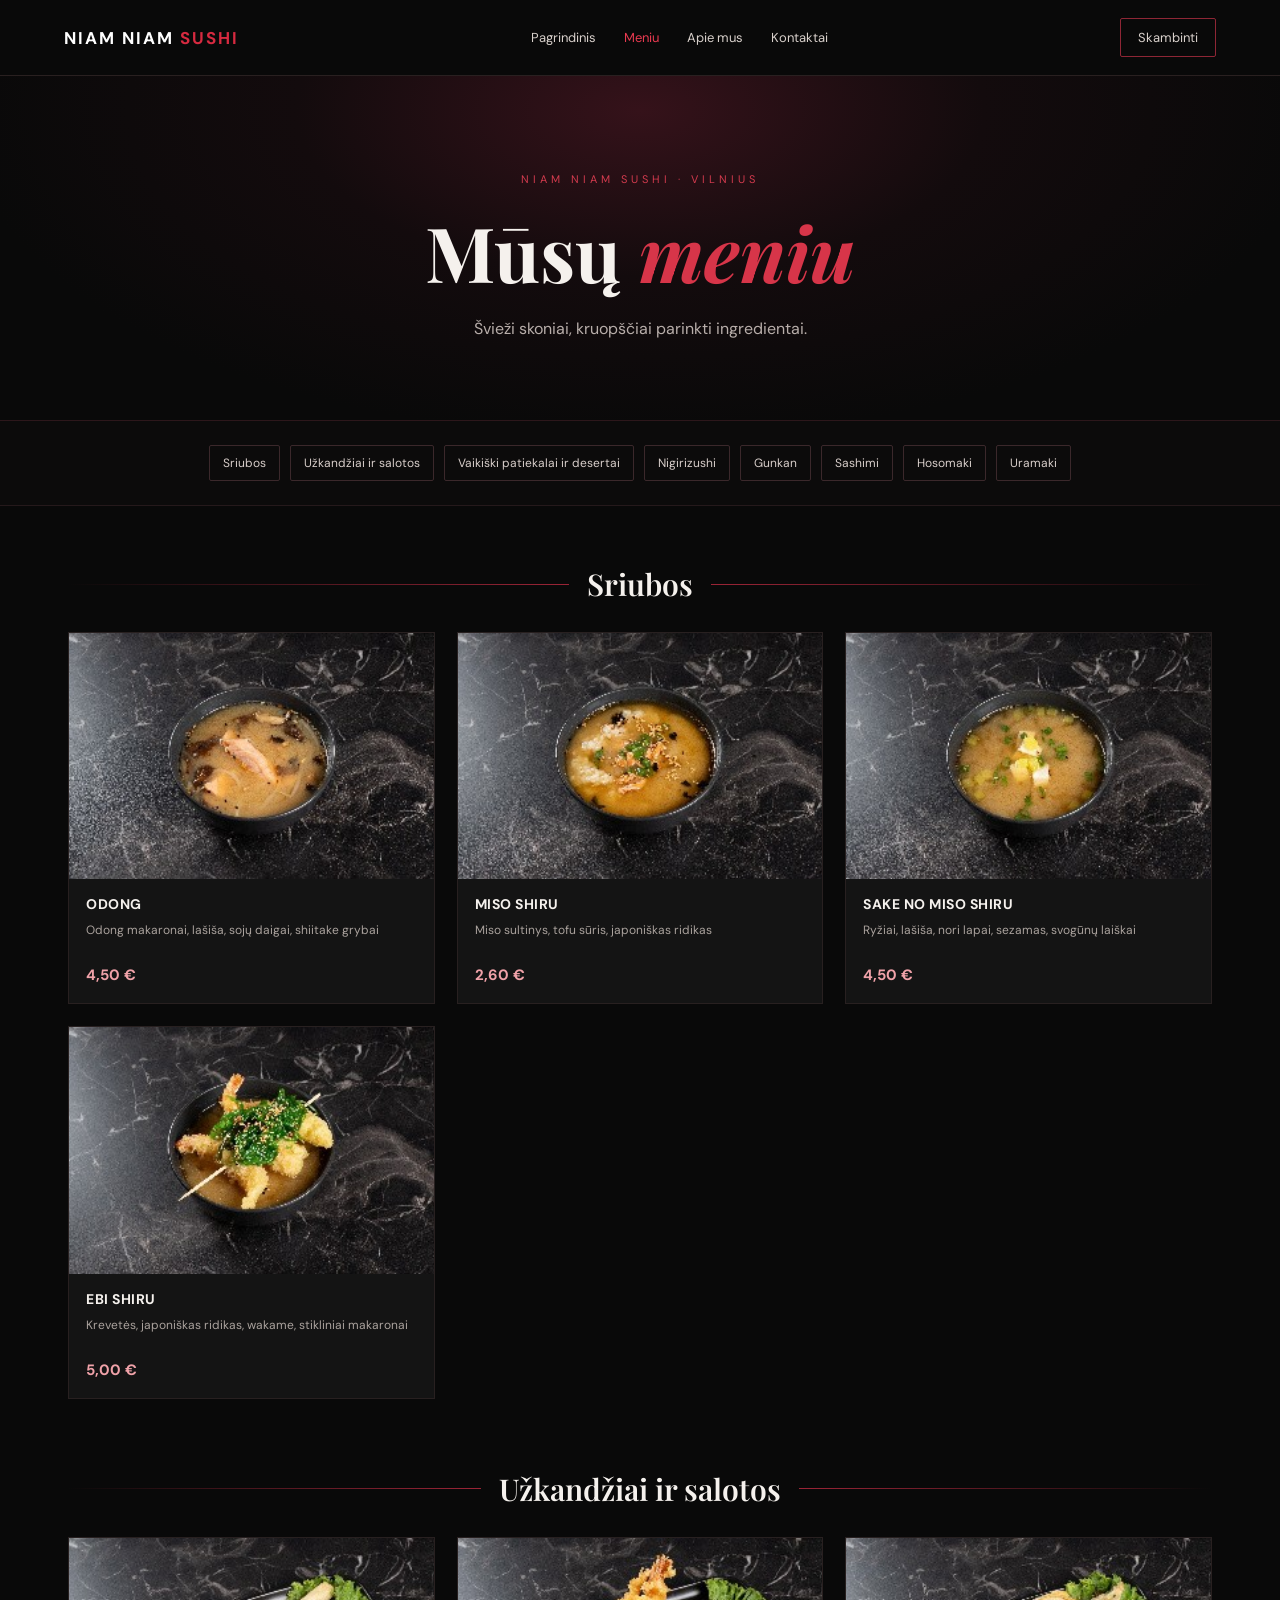
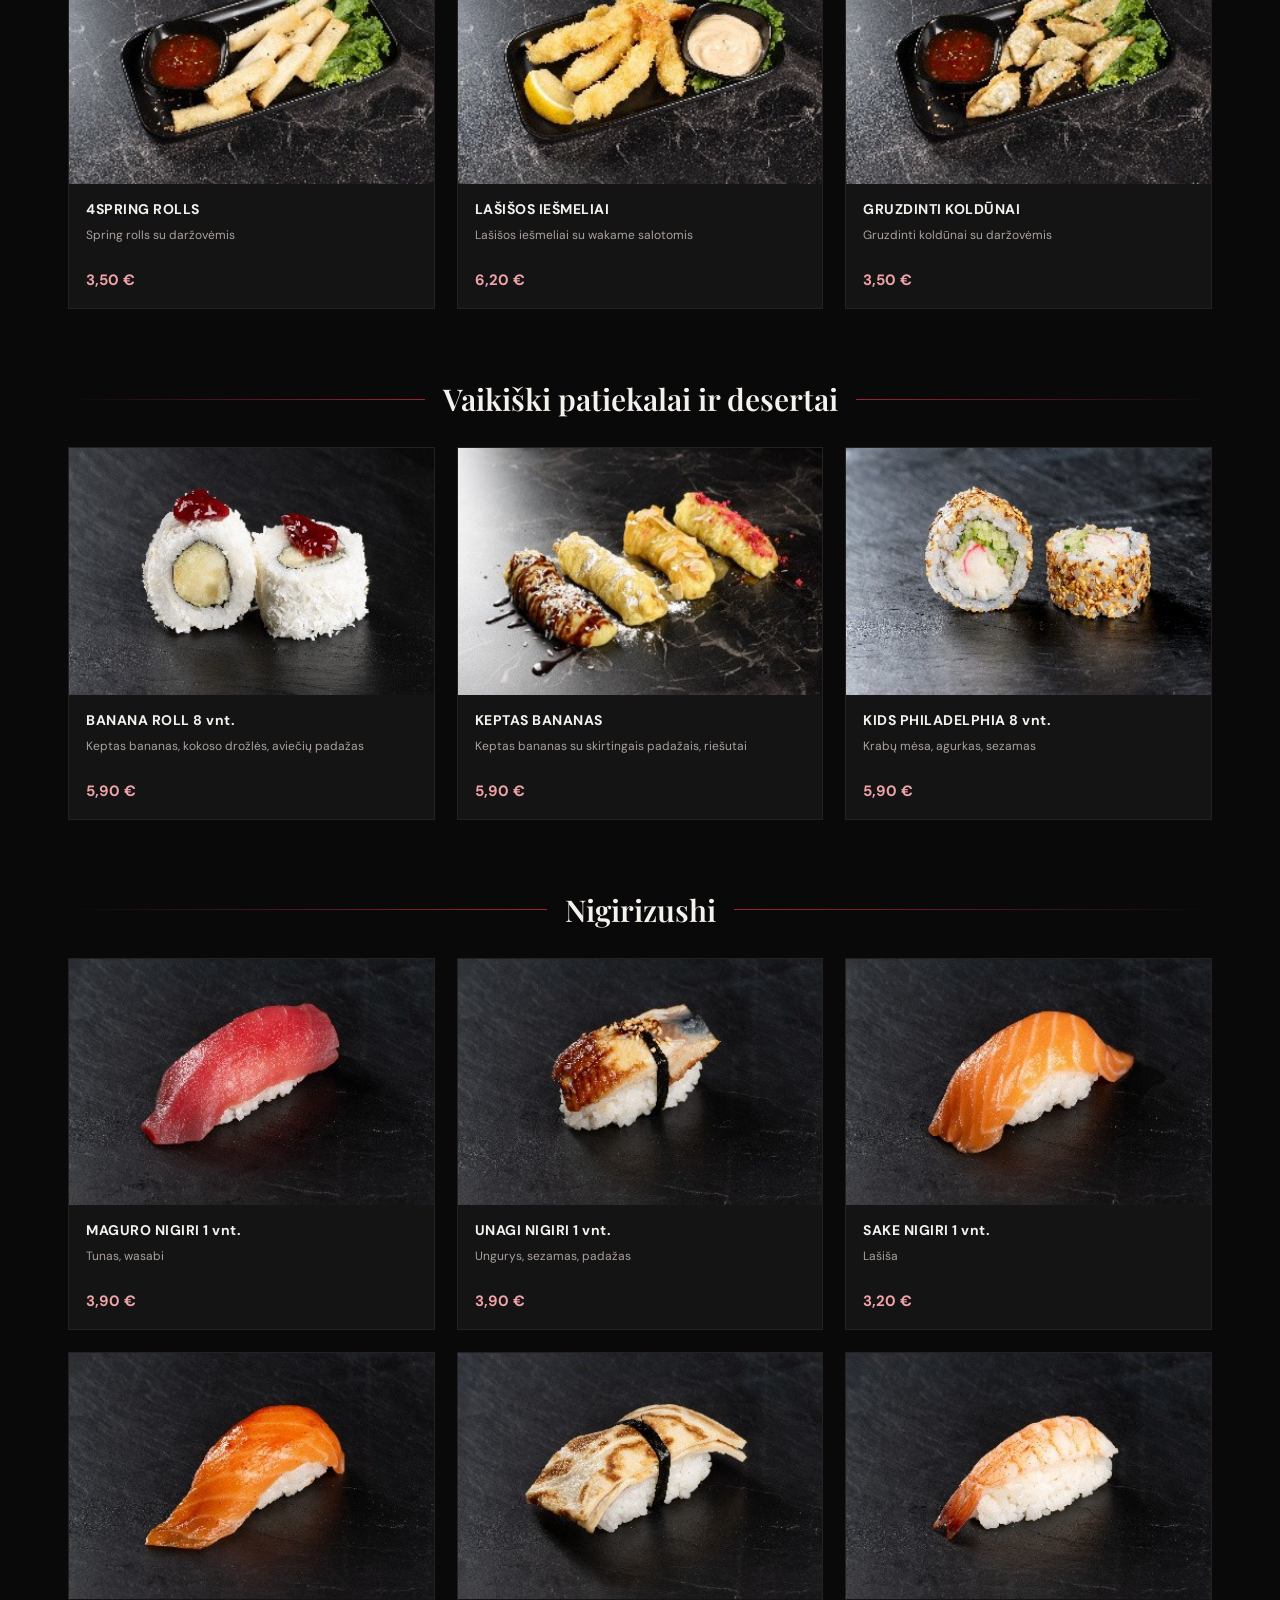
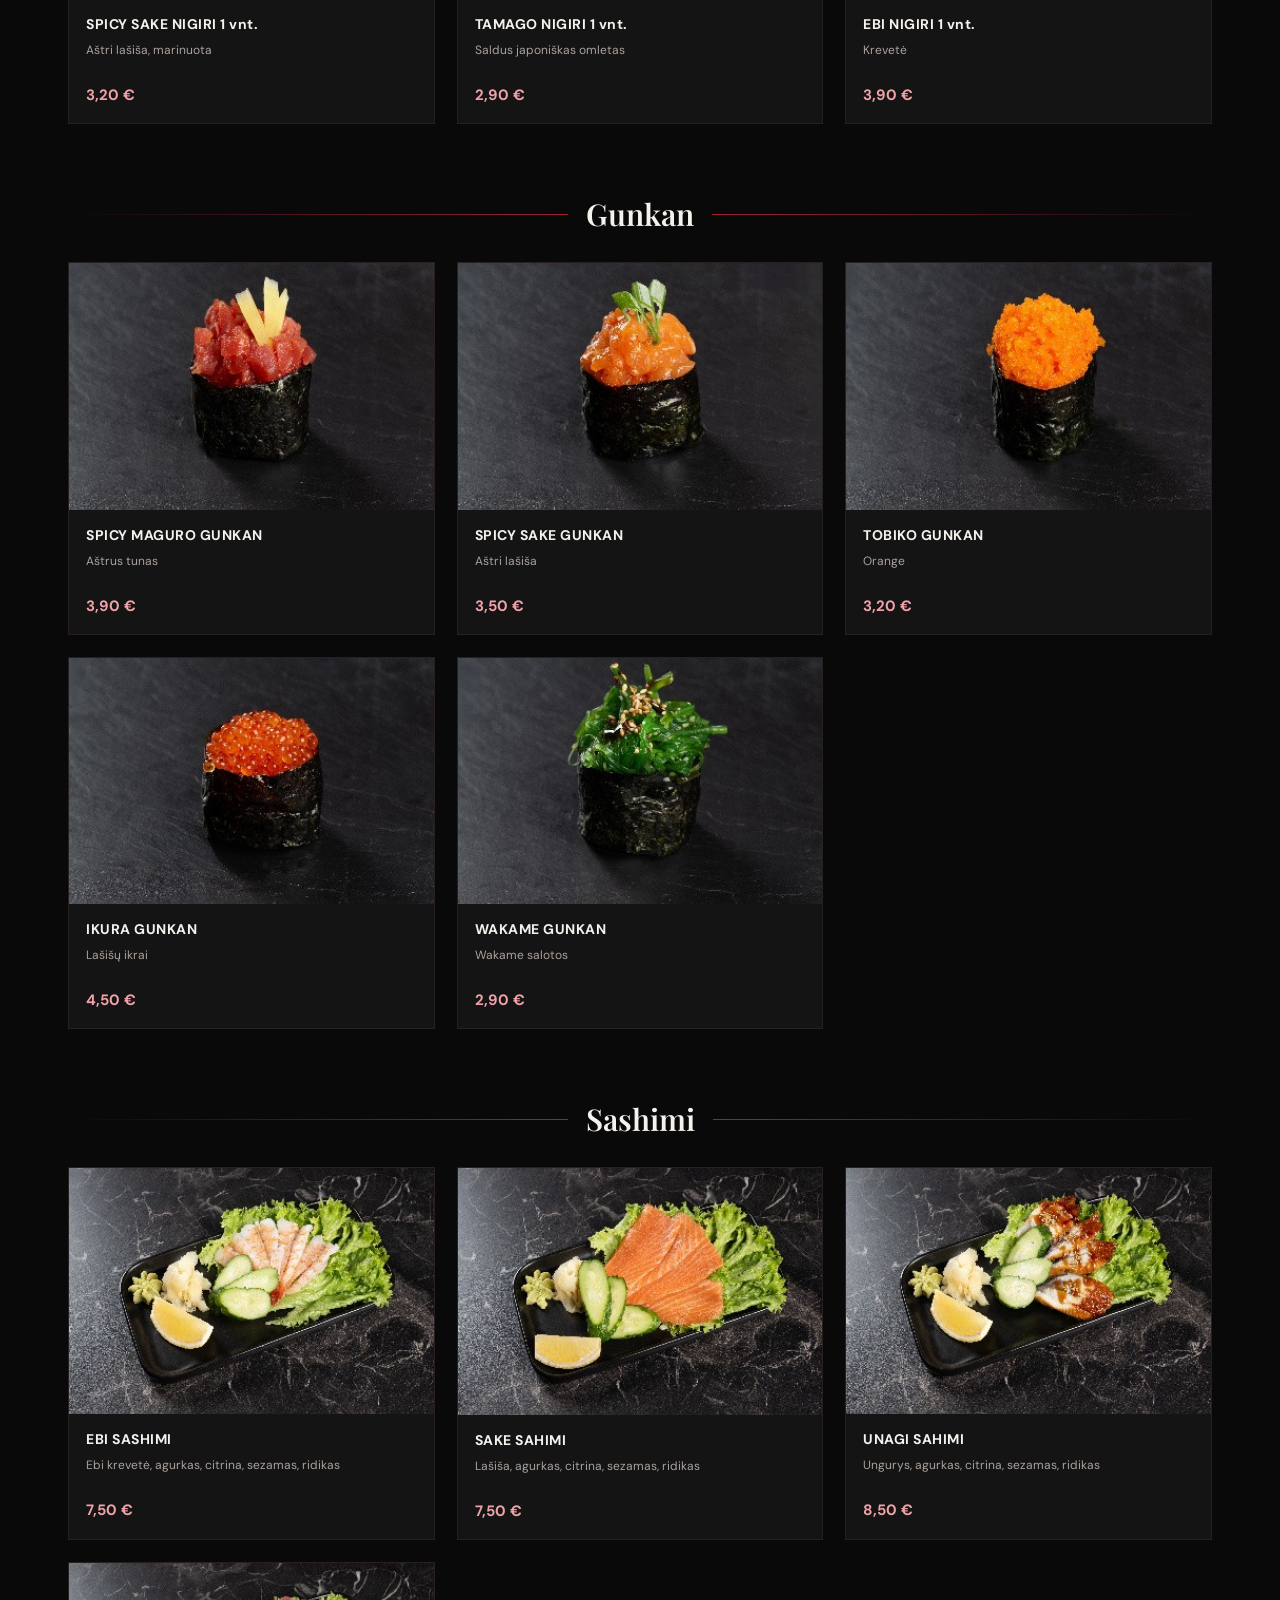
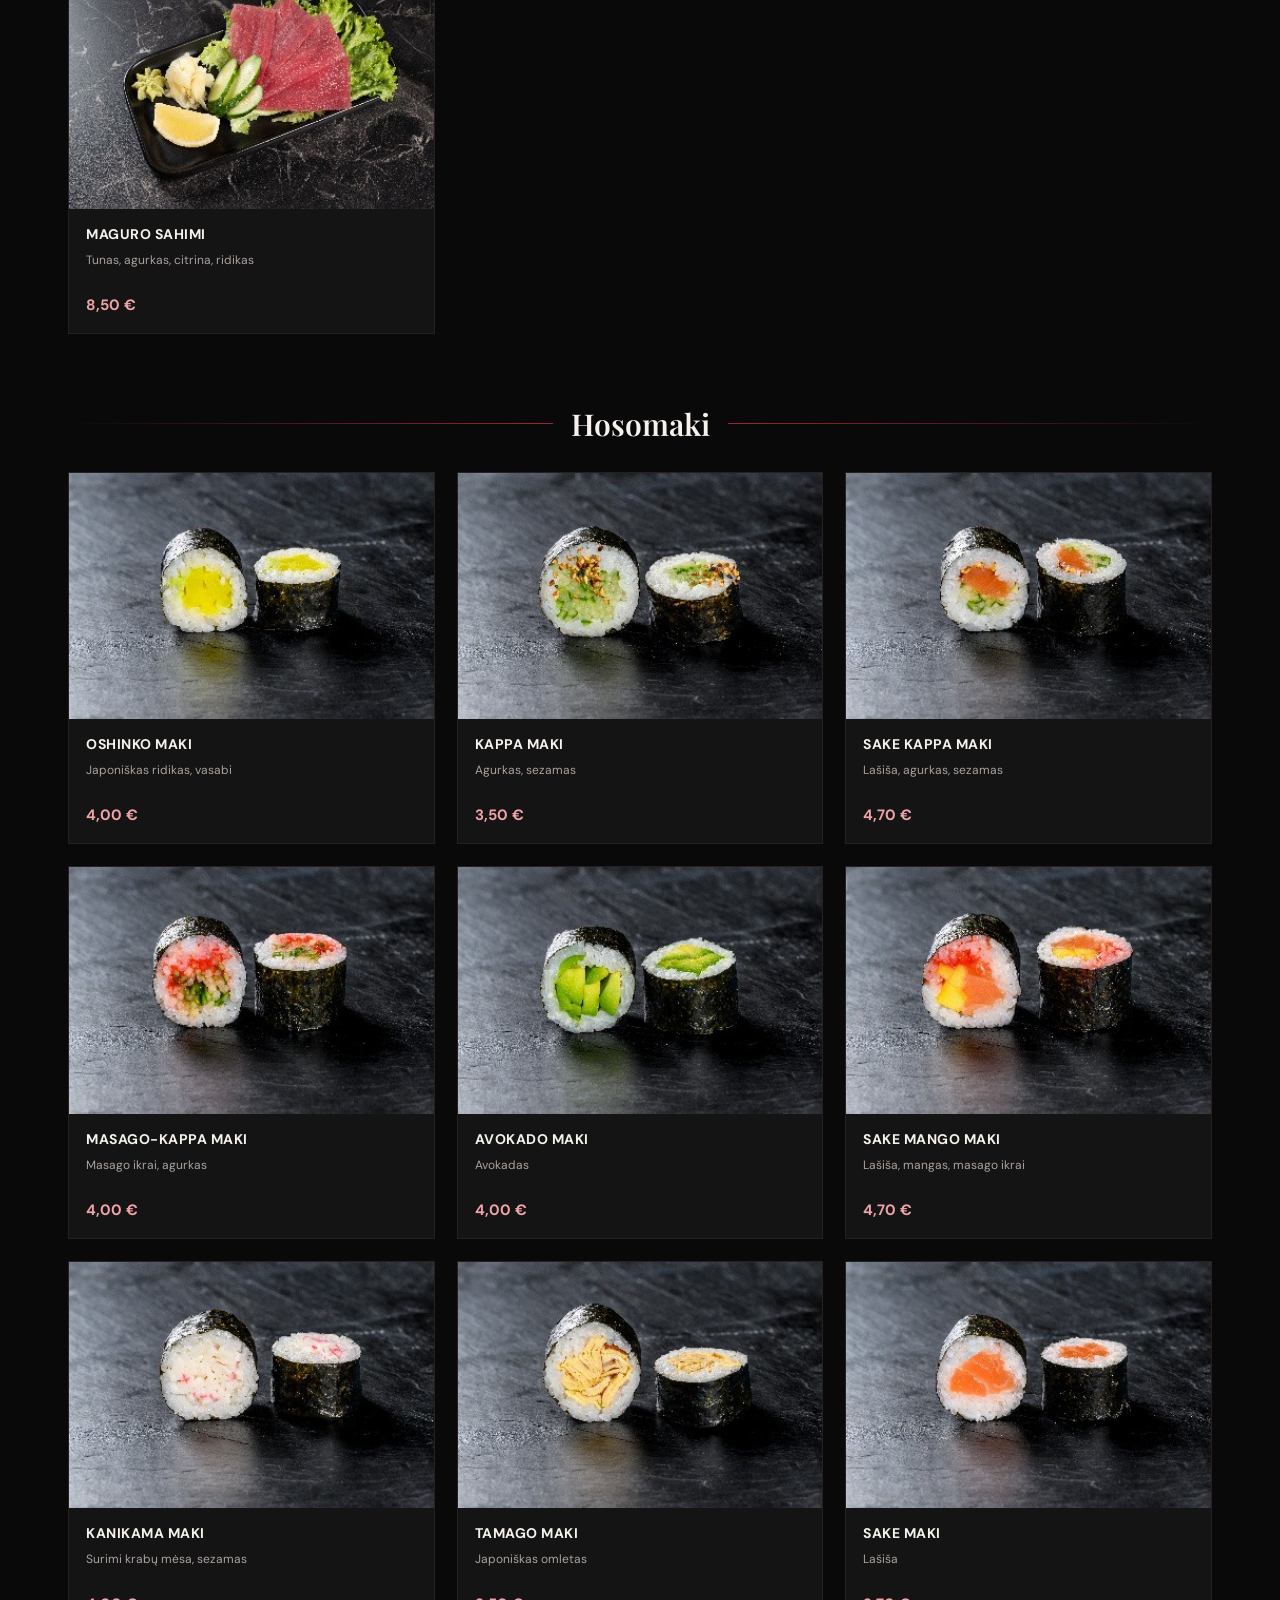
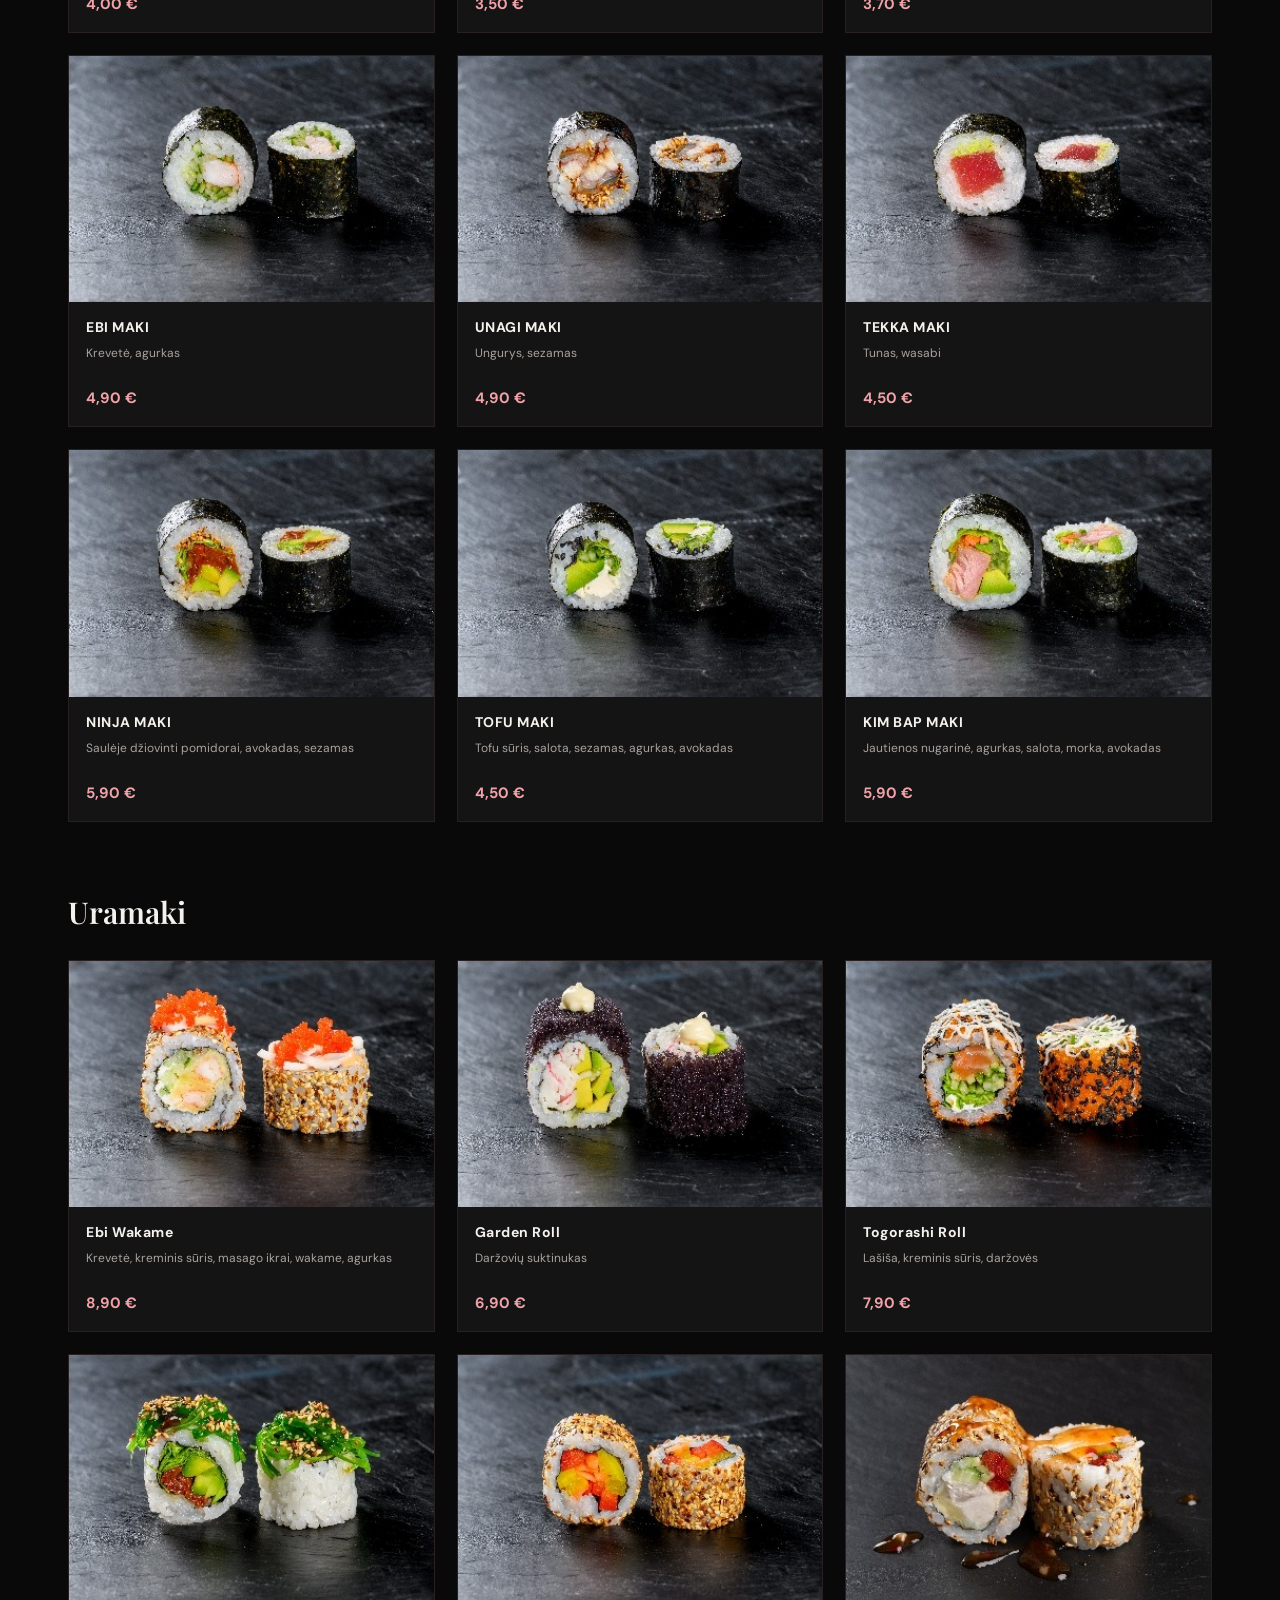
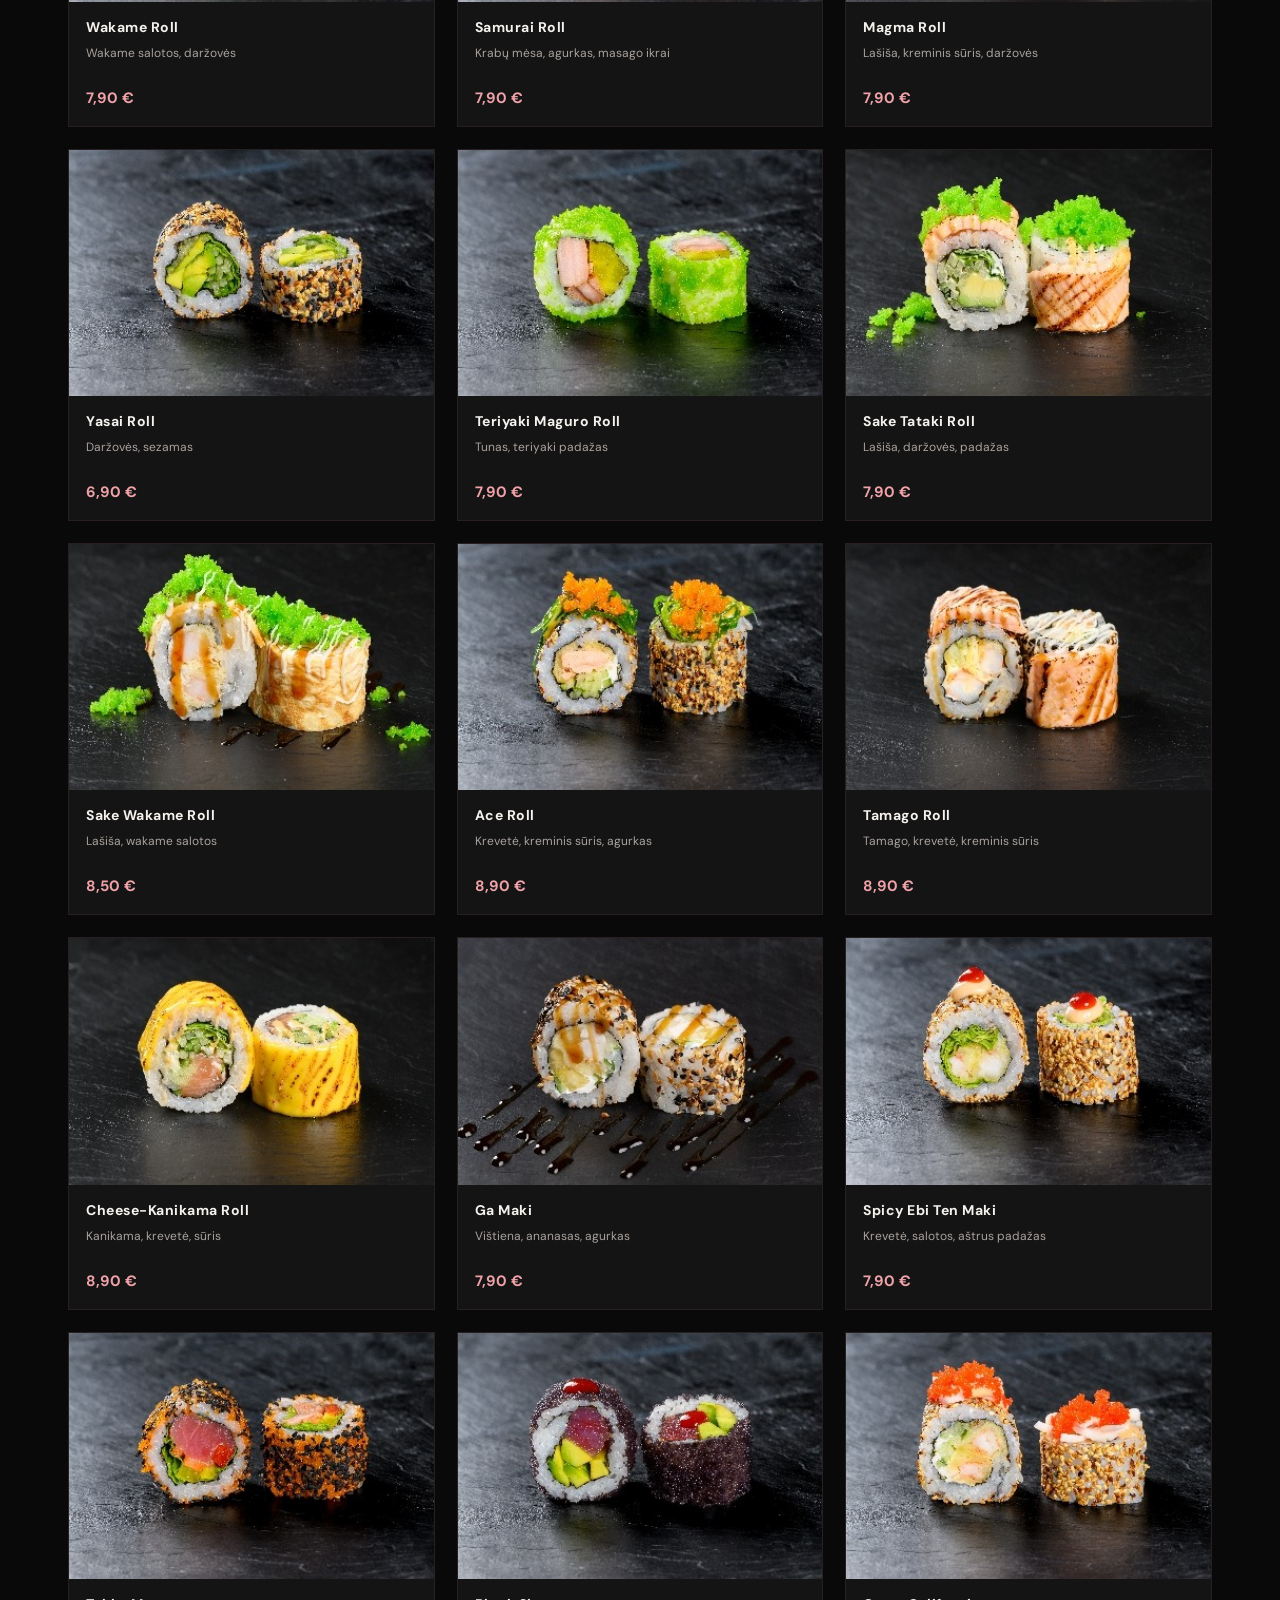
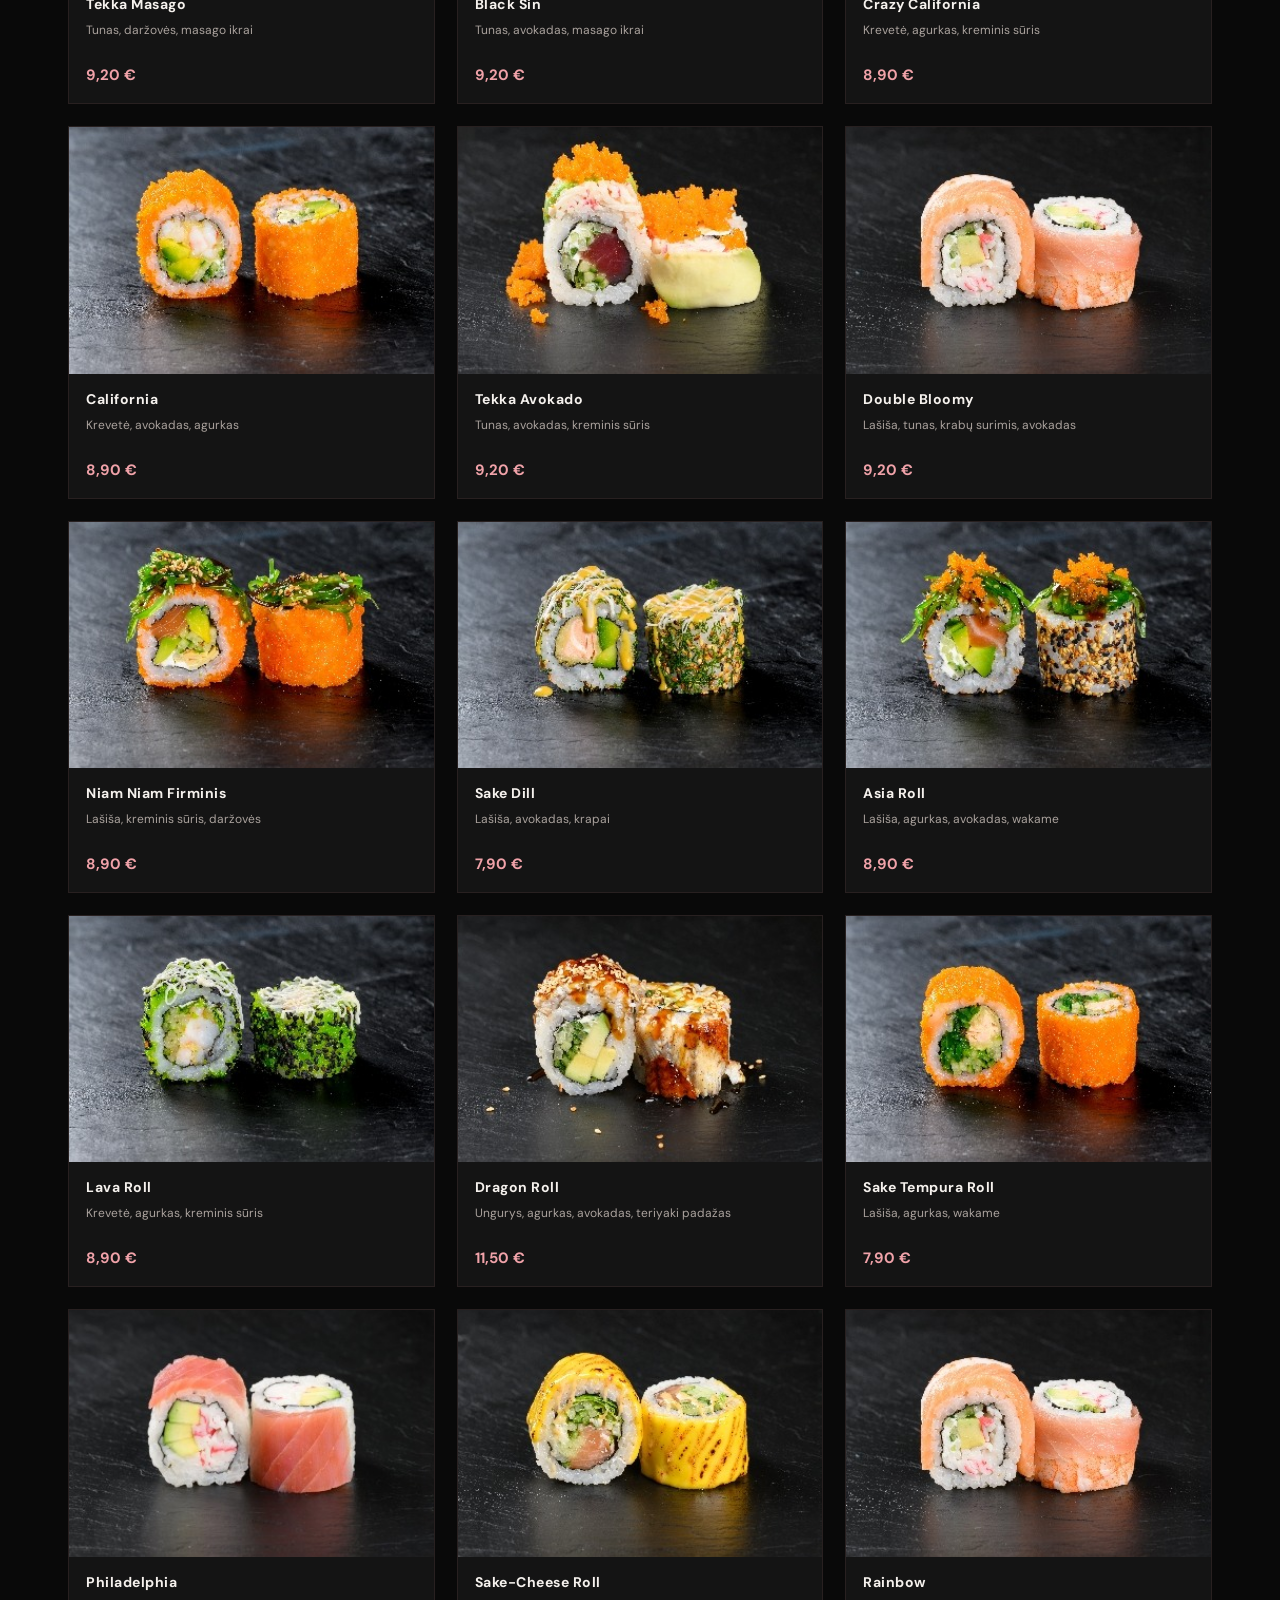
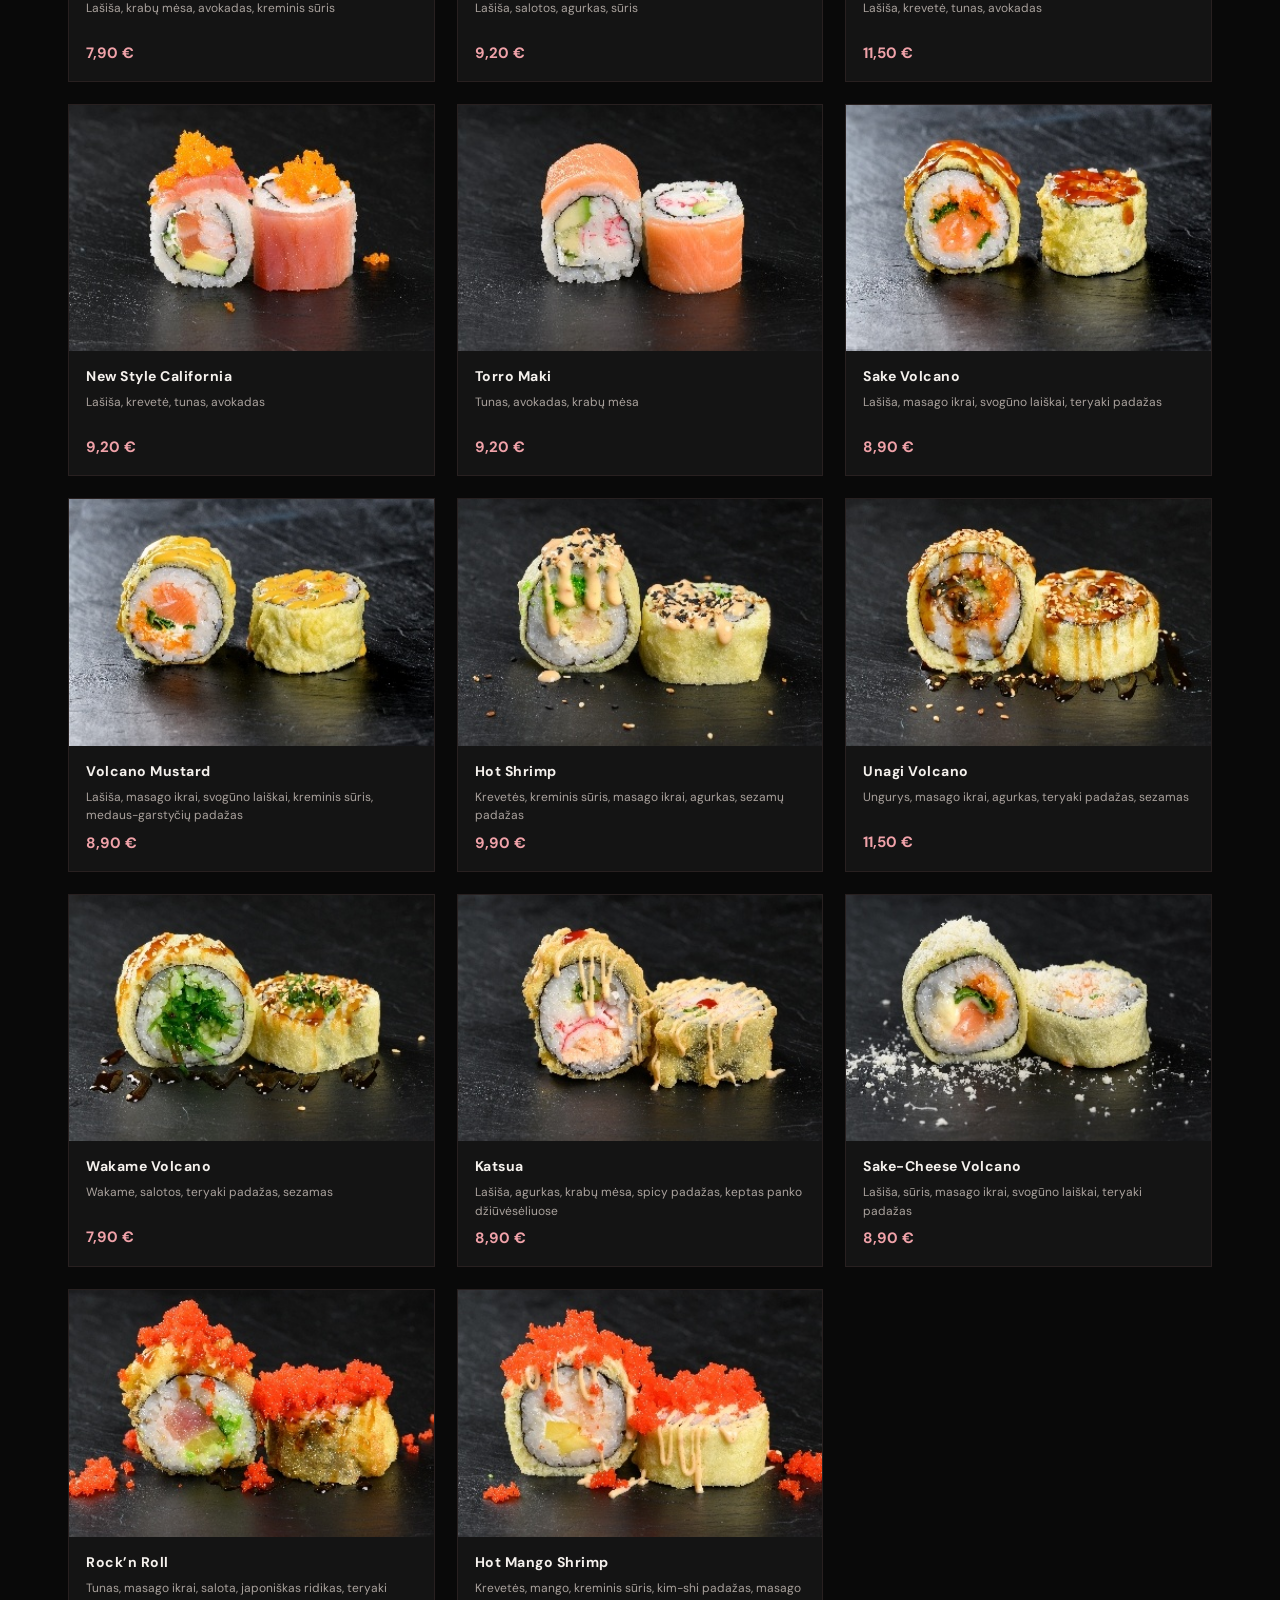
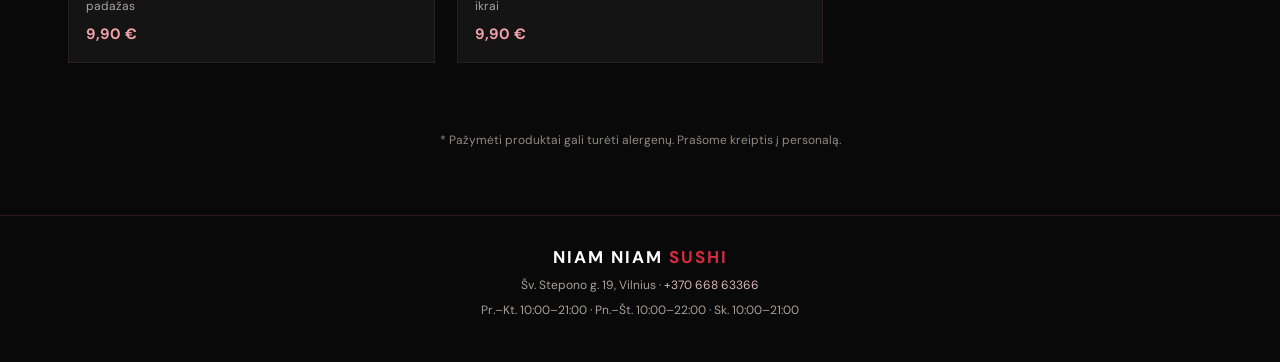
==== menu.html @ e435f21a "Add new dishes to the menu" ====
<!doctype html><html lang="lt"><head><meta charset="utf-8"><meta name="viewport" content="width=device-width,initial-scale=1"><meta name="description" content="Niam Niam Sushi meniu – suši, nigiri, gunkan, sashimi ir kiti patiekalai Vilniuje."><title>Meniu | Niam Niam Sushi</title><link rel="stylesheet" href="menu.css"></head><body>
<header class="site-header"><a class="brand" href="index.html">NIAM NIAM <b>SUSHI</b></a><nav><a href="index.html">Pagrindinis</a><a class="active" href="menu.html">Meniu</a><a href="index.html#apie">Apie mus</a><a href="index.html#kontaktai">Kontaktai</a></nav><a class="call" href="tel:+37066863366">Skambinti</a></header>
<main><section class="menu-hero"><p class="eyebrow">NIAM NIAM SUSHI · VILNIUS</p><h1>Mūsų <em>meniu</em></h1><p>Švieži skoniai, kruopščiai parinkti ingredientai.</p></section>
<div class="category-nav"><a href="#sriubos">Sriubos</a><a href="#uzkandziai">Užkandžiai ir salotos</a><a href="#vaikams-desertai">Vaikiški patiekalai ir desertai</a><a href="#nigiri">Nigirizushi</a><a href="#gunkan">Gunkan</a><a href="#sashimi">Sashimi</a><a href="#hosomaki">Hosomaki</a><a href="#uramaki">Uramaki</a></div><section class="menu-section" id="sriubos"><div class="section-heading"><span></span><h2>Sriubos</h2><span></span></div><div class="dish-grid"><article class="dish"><img src="images/odong.jpg" alt="ODONG" loading="lazy"><div class="dish-info"><h3>ODONG</h3><p>Odong makaronai, lašiša, sojų daigai, shiitake grybai</p><strong>4,50 €</strong></div></article><article class="dish"><img src="images/miso-shiru.jpg" alt="MISO SHIRU" loading="lazy"><div class="dish-info"><h3>MISO SHIRU</h3><p>Miso sultinys, tofu sūris, japoniškas ridikas</p><strong>2,60 €</strong></div></article><article class="dish"><img src="images/sake-no-miso.jpg" alt="SAKE NO MISO SHIRU" loading="lazy"><div class="dish-info"><h3>SAKE NO MISO SHIRU</h3><p>Ryžiai, lašiša, nori lapai, sezamas, svogūnų laiškai</p><strong>4,50 €</strong></div></article><article class="dish"><img src="images/ebi-shiru.jpg" alt="EBI SHIRU" loading="lazy"><div class="dish-info"><h3>EBI SHIRU</h3><p>Krevetės, japoniškas ridikas, wakame, stikliniai makaronai</p><strong>5,00 €</strong></div></article></div></section><section class="menu-section" id="uzkandziai"><div class="section-heading"><span></span><h2>Užkandžiai ir salotos</h2><span></span></div><div class="dish-grid"><article class="dish"><img src="images/spring-rolls.jpg" alt="4SPRING ROLLS" loading="lazy"><div class="dish-info"><h3>4SPRING ROLLS</h3><p>Spring rolls su daržovėmis</p><strong>3,50 €</strong></div></article><article class="dish"><img src="images/salmon-skewers.jpg" alt="LAŠIŠOS IEŠMELIAI" loading="lazy"><div class="dish-info"><h3>LAŠIŠOS IEŠMELIAI</h3><p>Lašišos iešmeliai su wakame salotomis</p><strong>6,20 €</strong></div></article><article class="dish"><img src="images/fried-dumplings.jpg" alt="GRUZDINTI KOLDŪNAI" loading="lazy"><div class="dish-info"><h3>GRUZDINTI KOLDŪNAI</h3><p>Gruzdinti koldūnai su daržovėmis</p><strong>3,50 €</strong></div></article></div></section><section class="menu-section" id="vaikams-desertai"><div class="section-heading"><span></span><h2>Vaikiški patiekalai ir desertai</h2><span></span></div><div class="dish-grid"><article class="dish"><img src="images/banana-roll.jpg" alt="BANANA ROLL 8 vnt." loading="lazy"><div class="dish-info"><h3>BANANA ROLL 8 vnt.</h3><p>Keptas bananas, kokoso drožlės, aviečių padažas</p><strong>5,90 €</strong></div></article><article class="dish"><img src="images/fried-banana.jpg" alt="KEPTAS BANANAS" loading="lazy"><div class="dish-info"><h3>KEPTAS BANANAS</h3><p>Keptas bananas su skirtingais padažais, riešutai</p><strong>5,90 €</strong></div></article><article class="dish"><img src="images/kids-philadelphia.jpg" alt="KIDS PHILADELPHIA 8 vnt." loading="lazy"><div class="dish-info"><h3>KIDS PHILADELPHIA 8 vnt.</h3><p>Krabų mėsa, agurkas, sezamas</p><strong>5,90 €</strong></div></article></div></section><section class="menu-section" id="nigiri"><div class="section-heading"><span></span><h2>Nigirizushi</h2><span></span></div><div class="dish-grid"><article class="dish"><img src="images/maguro-nigiri.jpg" alt="MAGURO NIGIRI 1 vnt." loading="lazy"><div class="dish-info"><h3>MAGURO NIGIRI 1 vnt.</h3><p>Tunas, wasabi</p><strong>3,90 €</strong></div></article><article class="dish"><img src="images/unagi-nigiri.jpg" alt="UNAGI NIGIRI 1 vnt." loading="lazy"><div class="dish-info"><h3>UNAGI NIGIRI 1 vnt.</h3><p>Ungurys, sezamas, padažas</p><strong>3,90 €</strong></div></article><article class="dish"><img src="images/sake-nigiri.jpg" alt="SAKE NIGIRI 1 vnt." loading="lazy"><div class="dish-info"><h3>SAKE NIGIRI 1 vnt.</h3><p>Lašiša</p><strong>3,20 €</strong></div></article><article class="dish"><img src="images/spicy-sake-nigiri.jpg" alt="SPICY SAKE NIGIRI 1 vnt." loading="lazy"><div class="dish-info"><h3>SPICY SAKE NIGIRI 1 vnt.</h3><p>Aštri lašiša, marinuota</p><strong>3,20 €</strong></div></article><article class="dish"><img src="images/tamago-nigiri.jpg" alt="TAMAGO NIGIRI 1 vnt." loading="lazy"><div class="dish-info"><h3>TAMAGO NIGIRI 1 vnt.</h3><p>Saldus japoniškas omletas</p><strong>2,90 €</strong></div></article><article class="dish"><img src="images/ebi-nigiri.jpg" alt="EBI NIGIRI 1 vnt." loading="lazy"><div class="dish-info"><h3>EBI NIGIRI 1 vnt.</h3><p>Krevetė</p><strong>3,90 €</strong></div></article></div></section><section class="menu-section" id="gunkan"><div class="section-heading"><span></span><h2>Gunkan</h2><span></span></div><div class="dish-grid"><article class="dish"><img src="images/spicy-maguro-gunkan.jpg" alt="SPICY MAGURO GUNKAN" loading="lazy"><div class="dish-info"><h3>SPICY MAGURO GUNKAN</h3><p>Aštrus tunas</p><strong>3,90 €</strong></div></article><article class="dish"><img src="images/spicy-sake-gunkan.jpg" alt="SPICY SAKE GUNKAN" loading="lazy"><div class="dish-info"><h3>SPICY SAKE GUNKAN</h3><p>Aštri lašiša</p><strong>3,50 €</strong></div></article><article class="dish"><img src="images/tobiko-gunkan.jpg" alt="TOBIKO GUNKAN" loading="lazy"><div class="dish-info"><h3>TOBIKO GUNKAN</h3><p>Orange</p><strong>3,20 €</strong></div></article><article class="dish"><img src="images/ikura-gunkan.jpg" alt="IKURA GUNKAN" loading="lazy"><div class="dish-info"><h3>IKURA GUNKAN</h3><p>Lašišų ikrai</p><strong>4,50 €</strong></div></article><article class="dish"><img src="images/wakame-gunkan.jpg" alt="WAKAME GUNKAN" loading="lazy"><div class="dish-info"><h3>WAKAME GUNKAN</h3><p>Wakame salotos</p><strong>2,90 €</strong></div></article></div></section><section class="menu-section" id="sashimi"><div class="section-heading"><span></span><h2>Sashimi</h2><span></span></div><div class="dish-grid"><article class="dish"><img src="images/ebi-sashimi.jpg" alt="EBI SASHIMI" loading="lazy"><div class="dish-info"><h3>EBI SASHIMI</h3><p>Ebi krevetė, agurkas, citrina, sezamas, ridikas</p><strong>7,50 €</strong></div></article><article class="dish"><img src="images/sake-sashimi.jpg" alt="SAKE SAHIMI" loading="lazy"><div class="dish-info"><h3>SAKE SAHIMI</h3><p>Lašiša, agurkas, citrina, sezamas, ridikas</p><strong>7,50 €</strong></div></article><article class="dish"><img src="images/unagi-sashimi.jpg" alt="UNAGI SAHIMI" loading="lazy"><div class="dish-info"><h3>UNAGI SAHIMI</h3><p>Ungurys, agurkas, citrina, sezamas, ridikas</p><strong>8,50 €</strong></div></article><article class="dish"><img src="images/maguro-sashimi.jpg" alt="MAGURO SAHIMI" loading="lazy"><div class="dish-info"><h3>MAGURO SAHIMI</h3><p>Tunas, agurkas, citrina, ridikas</p><strong>8,50 €</strong></div></article></div></section><section class="menu-section" id="hosomaki"><div class="section-heading"><span></span><h2>Hosomaki</h2><span></span></div><div class="dish-grid"><article class="dish"><img src="images/oshinko-maki.jpg" alt="OSHINKO MAKI" loading="lazy"><div class="dish-info"><h3>OSHINKO MAKI</h3><p>Japoniškas ridikas, vasabi</p><strong>4,00 €</strong></div></article><article class="dish"><img src="images/kappa-maki.jpg" alt="KAPPA MAKI" loading="lazy"><div class="dish-info"><h3>KAPPA MAKI</h3><p>Agurkas, sezamas</p><strong>3,50 €</strong></div></article><article class="dish"><img src="images/sake-kappa-maki.jpg" alt="SAKE KAPPA MAKI" loading="lazy"><div class="dish-info"><h3>SAKE KAPPA MAKI</h3><p>Lašiša, agurkas, sezamas</p><strong>4,70 €</strong></div></article><article class="dish"><img src="images/masago-kappa-maki.jpg" alt="MASAGO-KAPPA MAKI" loading="lazy"><div class="dish-info"><h3>MASAGO-KAPPA MAKI</h3><p>Masago ikrai, agurkas</p><strong>4,00 €</strong></div></article><article class="dish"><img src="images/avocado-maki.jpg" alt="AVOKADO MAKI" loading="lazy"><div class="dish-info"><h3>AVOKADO MAKI</h3><p>Avokadas</p><strong>4,00 €</strong></div></article><article class="dish"><img src="images/sake-mango-maki.jpg" alt="SAKE MANGO MAKI" loading="lazy"><div class="dish-info"><h3>SAKE MANGO MAKI</h3><p>Lašiša, mangas, masago ikrai</p><strong>4,70 €</strong></div></article><article class="dish"><img src="images/kanikama-maki.jpg" alt="KANIKAMA MAKI" loading="lazy"><div class="dish-info"><h3>KANIKAMA MAKI</h3><p>Surimi krabų mėsa, sezamas</p><strong>4,00 €</strong></div></article><article class="dish"><img src="images/tamago-maki.jpg" alt="TAMAGO MAKI" loading="lazy"><div class="dish-info"><h3>TAMAGO MAKI</h3><p>Japoniškas omletas</p><strong>3,50 €</strong></div></article><article class="dish"><img src="images/sake-maki.jpg" alt="SAKE MAKI" loading="lazy"><div class="dish-info"><h3>SAKE MAKI</h3><p>Lašiša</p><strong>3,70 €</strong></div></article><article class="dish"><img src="images/ebi-maki.jpg" alt="EBI MAKI" loading="lazy"><div class="dish-info"><h3>EBI MAKI</h3><p>Krevetė, agurkas</p><strong>4,90 €</strong></div></article><article class="dish"><img src="images/unagi-maki.jpg" alt="UNAGI MAKI" loading="lazy"><div class="dish-info"><h3>UNAGI MAKI</h3><p>Ungurys, sezamas</p><strong>4,90 €</strong></div></article><article class="dish"><img src="images/tekka-maki.jpg" alt="TEKKA MAKI" loading="lazy"><div class="dish-info"><h3>TEKKA MAKI</h3><p>Tunas, wasabi</p><strong>4,50 €</strong></div></article><article class="dish"><img src="images/ninja-maki.jpg" alt="NINJA MAKI" loading="lazy"><div class="dish-info"><h3>NINJA MAKI</h3><p>Saulėje džiovinti pomidorai, avokadas, sezamas</p><strong>5,90 €</strong></div></article><article class="dish"><img src="images/tofu-maki.jpg" alt="TOFU MAKI" loading="lazy"><div class="dish-info"><h3>TOFU MAKI</h3><p>Tofu sūris, salota, sezamas, agurkas, avokadas</p><strong>4,50 €</strong></div></article><article class="dish"><img src="images/kim-bap-maki.jpg" alt="KIM BAP MAKI" loading="lazy"><div class="dish-info"><h3>KIM BAP MAKI</h3><p>Jautienos nugarinė, agurkas, salota, morka, avokadas</p><strong>5,90 €</strong></div></article></div></section><section class="menu-section" id="uramaki">
<div class="section-heading">
<h2>Uramaki</h2>
</div>
<div class="dish-grid"><article class="dish">
<img src="images/ebi-wakame.jpg" alt="Ebi Wakame" loading="lazy">
<div class="dish-info"><h3>Ebi Wakame</h3><p>Krevetė, kreminis sūris, masago ikrai, wakame, agurkas</p><strong>8,90 €</strong></div>
</article><article class="dish">
<img src="images/garden-roll.jpg" alt="Garden Roll" loading="lazy">
<div class="dish-info"><h3>Garden Roll</h3><p>Daržovių suktinukas</p><strong>6,90 €</strong></div>
</article><article class="dish">
<img src="images/togorashi-roll.jpg" alt="Togorashi Roll" loading="lazy">
<div class="dish-info"><h3>Togorashi Roll</h3><p>Lašiša, kreminis sūris, daržovės</p><strong>7,90 €</strong></div>
</article><article class="dish">
<img src="images/wakame-roll.jpg" alt="Wakame Roll" loading="lazy">
<div class="dish-info"><h3>Wakame Roll</h3><p>Wakame salotos, daržovės</p><strong>7,90 €</strong></div>
</article>

<article class="dish">
<img src="images/samurai-roll.jpg" alt="Samurai Roll" loading="lazy">
<div class="dish-info"><h3>Samurai Roll</h3><p>Krabų mėsa, agurkas, masago ikrai</p><strong>7,90 €</strong></div>
</article><article class="dish">
<img src="images/magma-roll.jpg" alt="Magma Roll" loading="lazy">
<div class="dish-info"><h3>Magma Roll</h3><p>Lašiša, kreminis sūris, daržovės</p><strong>7,90 €</strong></div>
</article>

<article class="dish">
<img src="images/yasai-roll.jpg" alt="Yasai Roll" loading="lazy">
<div class="dish-info"><h3>Yasai Roll</h3><p>Daržovės, sezamas</p><strong>6,90 €</strong></div>
</article><article class="dish">
<img src="images/teryaki-maguro-roll.jpg" alt="Teriyaki Maguro Roll" loading="lazy">
<div class="dish-info"><h3>Teriyaki Maguro Roll</h3><p>Tunas, teriyaki padažas</p><strong>7,90 €</strong></div>
</article>

<article class="dish">
<img src="images/sake-tataki-roll.jpg" alt="Sake Tataki Roll" loading="lazy">
<div class="dish-info"><h3>Sake Tataki Roll</h3><p>Lašiša, daržovės, padažas</p><strong>7,90 €</strong></div>
</article>

<article class="dish">
<img src="images/sake-wakame-roll.jpg" alt="Sake Wakame Roll" loading="lazy">
<div class="dish-info"><h3>Sake Wakame Roll</h3><p>Lašiša, wakame salotos</p><strong>8,50 €</strong></div>
</article><article class="dish">
<img src="images/ace-roll.jpg" alt="Ace Roll" loading="lazy">
<div class="dish-info"><h3>Ace Roll</h3><p>Krevetė, kreminis sūris, agurkas</p><strong>8,90 €</strong></div>
</article>

<article class="dish">
<img src="images/tamago-roll.jpg" alt="Tamago Roll" loading="lazy">
<div class="dish-info"><h3>Tamago Roll</h3><p>Tamago, krevetė, kreminis sūris</p><strong>8,90 €</strong></div>
</article>

<article class="dish">
<img src="images/cheese-kanikama-roll.jpg" alt="Cheese-Kanikama Roll" loading="lazy">
<div class="dish-info"><h3>Cheese-Kanikama Roll</h3><p>Kanikama, krevetė, sūris</p><strong>8,90 €</strong></div>
</article><article class="dish">
<img src="images/ga-maki.jpg" alt="Ga Maki" loading="lazy">
<div class="dish-info"><h3>Ga Maki</h3><p>Vištiena, ananasas, agurkas</p><strong>7,90 €</strong></div>
</article>

<article class="dish">
<img src="images/spicy-ebi-ten-maki.jpg" alt="Spicy Ebi Ten Maki" loading="lazy">
<div class="dish-info"><h3>Spicy Ebi Ten Maki</h3><p>Krevetė, salotos, aštrus padažas</p><strong>7,90 €</strong></div>
</article>

<article class="dish">
<img src="images/tekka-masago.jpg" alt="Tekka Masago" loading="lazy">
<div class="dish-info"><h3>Tekka Masago</h3><p>Tunas, daržovės, masago ikrai</p><strong>9,20 €</strong></div>
</article><article class="dish">
<img src="images/black-sin.jpg" alt="Black Sin" loading="lazy">
<div class="dish-info"><h3>Black Sin</h3><p>Tunas, avokadas, masago ikrai</p><strong>9,20 €</strong></div>
</article>

<article class="dish">
<img src="images/crazy-california.jpg" alt="Crazy California" loading="lazy">
<div class="dish-info"><h3>Crazy California</h3><p>Krevetė, agurkas, kreminis sūris</p><strong>8,90 €</strong></div>
</article>

<article class="dish">
<img src="images/california.jpg" alt="California" loading="lazy">
<div class="dish-info"><h3>California</h3><p>Krevetė, avokadas, agurkas</p><strong>8,90 €</strong></div>
</article><article class="dish">
<img src="images/tekka-avokado.jpg" alt="Tekka Avokado" loading="lazy">
<div class="dish-info"><h3>Tekka Avokado</h3><p>Tunas, avokadas, kreminis sūris</p><strong>9,20 €</strong></div>
</article>

<article class="dish">
<img src="images/double-bloomy.jpg" alt="Double Bloomy" loading="lazy">
<div class="dish-info"><h3>Double Bloomy</h3><p>Lašiša, tunas, krabų surimis, avokadas</p><strong>9,20 €</strong></div>
</article>

<article class="dish">
<img src="images/niam-niam-firminis.jpg" alt="Niam Niam Firminis" loading="lazy">
<div class="dish-info"><h3>Niam Niam Firminis</h3><p>Lašiša, kreminis sūris, daržovės</p><strong>8,90 €</strong></div>
</article><article class="dish">
<img src="images/sake-dill.jpg" alt="Sake Dill" loading="lazy">
<div class="dish-info"><h3>Sake Dill</h3><p>Lašiša, avokadas, krapai</p><strong>7,90 €</strong></div>
</article>

<article class="dish">
<img src="images/asia-roll.jpg" alt="Asia Roll" loading="lazy">
<div class="dish-info"><h3>Asia Roll</h3><p>Lašiša, agurkas, avokadas, wakame</p><strong>8,90 €</strong></div>
</article>

<article class="dish">
<img src="images/lava-roll.jpg" alt="Lava Roll" loading="lazy">
<div class="dish-info"><h3>Lava Roll</h3><p>Krevetė, agurkas, kreminis sūris</p><strong>8,90 €</strong></div>
</article><article class="dish">
<img src="images/dragon-roll.jpg" alt="Dragon Roll" loading="lazy">
<div class="dish-info"><h3>Dragon Roll</h3><p>Ungurys, agurkas, avokadas, teriyaki padažas</p><strong>11,50 €</strong></div>
</article>

<article class="dish">
<img src="images/sake-tempura-roll.jpg" alt="Sake Tempura Roll" loading="lazy">
<div class="dish-info"><h3>Sake Tempura Roll</h3><p>Lašiša, agurkas, wakame</p><strong>7,90 €</strong></div>
</article>

<article class="dish">
<img src="images/philadelphia.jpg" alt="Philadelphia" loading="lazy">
<div class="dish-info"><h3>Philadelphia</h3><p>Lašiša, krabų mėsa, avokadas, kreminis sūris</p><strong>7,90 €</strong></div>
</article><article class="dish">
<img src="images/sake-cheese-roll.jpg" alt="Sake-Cheese Roll" loading="lazy">
<div class="dish-info"><h3>Sake-Cheese Roll</h3><p>Lašiša, salotos, agurkas, sūris</p><strong>9,20 €</strong></div>
</article>

<article class="dish">
<img src="images/rainbow.jpg" alt="Rainbow" loading="lazy">
<div class="dish-info"><h3>Rainbow</h3><p>Lašiša, krevetė, tunas, avokadas</p><strong>11,50 €</strong></div>
</article>

<article class="dish">
<img src="images/new-style-california.jpg" alt="New Style California" loading="lazy">
<div class="dish-info"><h3>New Style California</h3><p>Lašiša, krevetė, tunas, avokadas</p><strong>9,20 €</strong></div>
</article><article class="dish">
<img src="images/torro-maki.jpg" alt="Torro Maki" loading="lazy">
<div class="dish-info"><h3>Torro Maki</h3><p>Tunas, avokadas, krabų mėsa</p><strong>9,20 €</strong></div>
</article>
  
 <article class="dish">
<img src="images/sake-volcano.jpg" alt="Sake Volcano" loading="lazy">
<div class="dish-info"><h3>Sake Volcano</h3><p>Lašiša, masago ikrai, svogūno laiškai, teryaki padažas</p><strong>8,90 €</strong></div>
</article>

<article class="dish">
<img src="images/volcano-mustard.jpg" alt="Volcano Mustard" loading="lazy">
<div class="dish-info"><h3>Volcano Mustard</h3><p>Lašiša, masago ikrai, svogūno laiškai, kreminis sūris, medaus-garstyčių padažas</p><strong>8,90 €</strong></div>
</article>

<article class="dish">
<img src="images/hot-shrimp.jpg" alt="Hot Shrimp" loading="lazy">
<div class="dish-info"><h3>Hot Shrimp</h3><p>Krevetės, kreminis sūris, masago ikrai, agurkas, sezamų padažas</p><strong>9,90 €</strong></div>
</article>

<article class="dish">
<img src="images/unagi-volcano.jpg" alt="Unagi Volcano" loading="lazy">
<div class="dish-info"><h3>Unagi Volcano</h3><p>Ungurys, masago ikrai, agurkas, teryaki padažas, sezamas</p><strong>11,50 €</strong></div>
</article>

<article class="dish">
<img src="images/wakame-volcano.jpg" alt="Wakame Volcano" loading="lazy">
<div class="dish-info"><h3>Wakame Volcano</h3><p>Wakame, salotos, teryaki padažas, sezamas</p><strong>7,90 €</strong></div>
</article>

<article class="dish">
<img src="images/katsua.jpg" alt="Katsua" loading="lazy">
<div class="dish-info"><h3>Katsua</h3><p>Lašiša, agurkas, krabų mėsa, spicy padažas, keptas panko džiūvėsėliuose</p><strong>8,90 €</strong></div>
</article>

<article class="dish">
<img src="images/sake-cheese-volcano.jpg" alt="Sake-Cheese Volcano" loading="lazy">
<div class="dish-info"><h3>Sake-Cheese Volcano</h3><p>Lašiša, sūris, masago ikrai, svogūno laiškai, teryaki padažas</p><strong>8,90 €</strong></div>
</article>

<article class="dish">
<img src="images/rock-n-roll.jpg" alt="Rock’n Roll" loading="lazy">
<div class="dish-info"><h3>Rock’n Roll</h3><p>Tunas, masago ikrai, salota, japoniškas ridikas, teryaki padažas</p><strong>9,90 €</strong></div>
</article>

<article class="dish">
<img src="images/hot-mango-shrimp.jpg" alt="Hot Mango Shrimp" loading="lazy">
<div class="dish-info"><h3>Hot Mango Shrimp</h3><p>Krevetės, mango, kreminis sūris, kim-shi padažas, masago ikrai</p><strong>9,90 €</strong></div>
</article> 
</div>
</section>
  
<p class="allergen-note">* Pažymėti produktai gali turėti alergenų. Prašome kreiptis į personalą.</p></main>
<footer><a class="brand" href="index.html">NIAM NIAM <b>SUSHI</b></a><p>Šv. Stepono g. 19, Vilnius · <a href="tel:+37066863366">+370 668 63366</a></p><p>Pr.–Kt. 10:00–21:00 · Pn.–Št. 10:00–22:00 · Sk. 10:00–21:00</p>
</footer>
</body></html>
---- menu.css ----
@import url('https://fonts.googleapis.com/css2?family=DM+Sans:wght@400;500;600;700&family=Playfair+Display:ital,wght@0,600;0,700;1,600;1,700&display=swap');:root{--bg:#090909;--panel:#141414;--text:#f5f1ed;--muted:#aaa29d;--red:#b51f32;--line:#442027}*{box-sizing:border-box}html{scroll-behavior:smooth;scroll-padding-top:95px}body{margin:0;background:var(--bg);color:var(--text);font-family:'DM Sans',sans-serif}.site-header{height:76px;padding:0 max(5vw,22px);display:flex;align-items:center;justify-content:space-between;border-bottom:1px solid #292020;background:#090909;position:sticky;top:0;z-index:10}.brand{font-weight:700;letter-spacing:2px;text-decoration:none;color:#fff;font-size:17px}.brand b{color:#d72a40}.site-header nav{display:flex;gap:28px}.site-header nav a,.call{color:#d8d0cb;text-decoration:none;font-size:13px}.site-header nav a:hover,.site-header nav .active{color:#e83a50}.call{border:1px solid #8e2635;padding:10px 17px;border-radius:2px}.menu-hero{padding:85px 20px 65px;text-align:center;background:radial-gradient(ellipse at 50% 10%,#35121a 0%,#130b0d 38%,#090909 75%);border-bottom:1px solid #2d171b}.eyebrow{color:#d33b4e;letter-spacing:4px;font-size:11px}.menu-hero h1{font:700 clamp(44px,7vw,76px) 'Playfair Display',serif;margin:15px 0}.menu-hero h1 em{color:#d73549}.menu-hero p:last-child{color:#b8aeaa}.category-nav{display:flex;gap:10px;justify-content:center;flex-wrap:wrap;padding:24px 5vw;border-bottom:1px solid #25191b;position:sticky;top:76px;background:#0c0b0b;z-index:5}.category-nav a{color:#d8ceca;text-decoration:none;border:1px solid #3b282b;padding:9px 13px;font-size:12px;border-radius:2px}.category-nav a:hover{background:#8e1c2c;border-color:#8e1c2c}.menu-section{max-width:1200px;margin:0 auto;padding:58px 28px 12px}.section-heading{display:flex;align-items:center;gap:18px;margin-bottom:28px}.section-heading span{height:1px;background:linear-gradient(90deg,transparent,#9b2436);flex:1}.section-heading span:last-child{background:linear-gradient(90deg,#9b2436,transparent)}.section-heading h2{font:600 clamp(22px,3vw,30px) 'Playfair Display',serif;white-space:nowrap;margin:0}.dish-grid{display:grid;grid-template-columns:repeat(3,minmax(0,1fr));gap:22px}.dish{background:var(--panel);border:1px solid #282020;overflow:hidden;display:flex;flex-direction:column;transition:transform .2s,border-color .2s}.dish:hover{transform:translateY(-3px);border-color:#87303b}.dish img{width:100%;aspect-ratio:1.48;object-fit:cover;background:#222}.dish-info{padding:16px 17px 18px;display:grid;grid-template-columns:1fr auto;gap:8px 10px;align-items:start}.dish h3{font-size:14px;letter-spacing:.5px;margin:0;font-weight:700}.dish p{grid-column:1/-1;color:var(--muted);font-size:12px;line-height:1.55;margin:0;min-height:36px}.dish strong{color:#f0a2a9;font-size:15px;white-space:nowrap}.allergen-note{text-align:center;color:#918984;font-size:12px;padding:45px 20px 55px}footer{text-align:center;border-top:1px solid #2a1a1d;padding:30px 20px 35px;color:#a9a09b;font-size:12px}footer p{margin:9px}footer a{color:#d8b8bc;text-decoration:none}@media(max-width:760px){.site-header{height:auto;min-height:68px;flex-wrap:wrap;padding:16px 18px;gap:14px}.site-header nav{order:3;width:100%;overflow:auto;gap:19px;padding-bottom:2px}.site-header nav a{white-space:nowrap}.call{margin-left:auto}.category-nav{top:104px;justify-content:flex-start;flex-wrap:nowrap;overflow-x:auto;padding:13px 16px}.category-nav a{white-space:nowrap}.menu-section{padding:42px 16px 6px}.dish-grid{grid-template-columns:repeat(2,minmax(0,1fr));gap:12px}.dish-info{padding:12px}.dish h3{font-size:12px}.dish p{font-size:11px}.dish strong{font-size:13px}}@media(max-width:390px){.dish-grid{grid-template-columns:1fr}.dish{display:grid;grid-template-columns:42% 1fr}.dish img{height:100%;aspect-ratio:auto;min-height:130px}.dish-info{display:flex;flex-direction:column;justify-content:center}.dish p{min-height:0}}
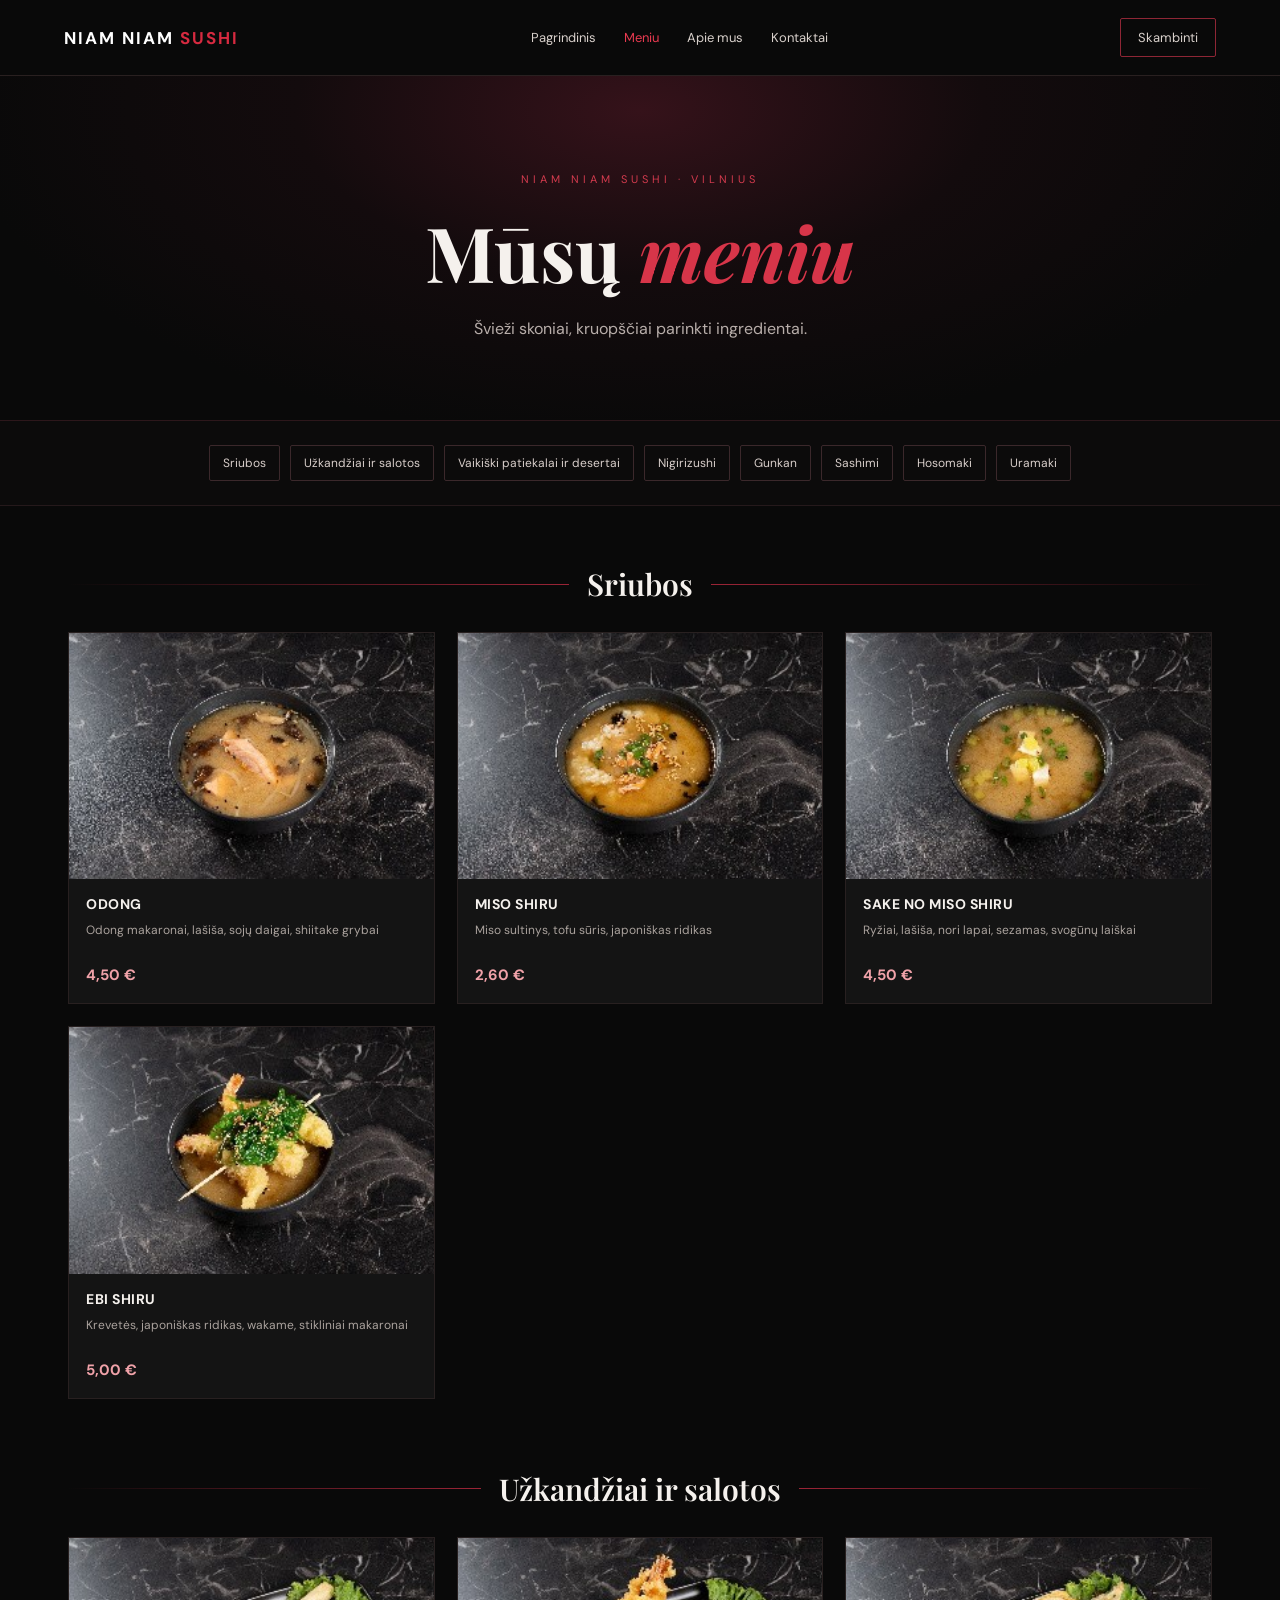
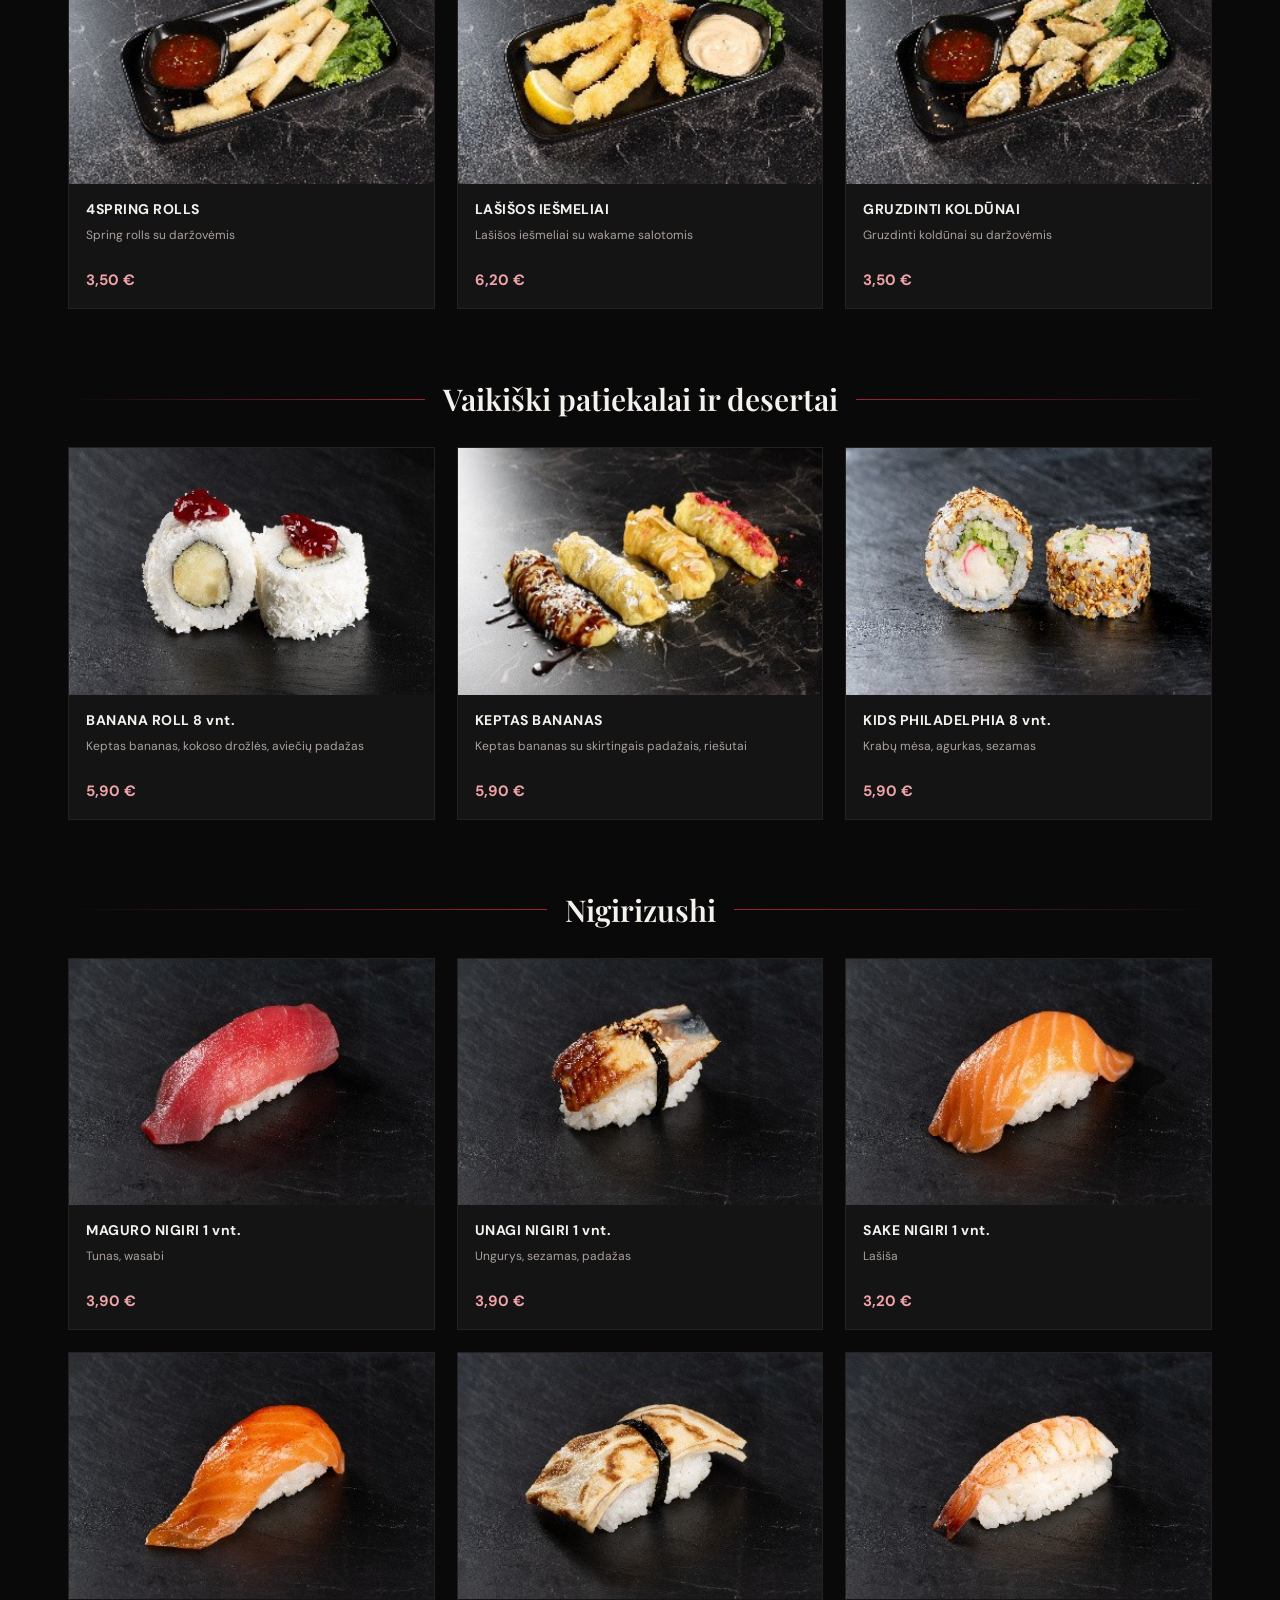
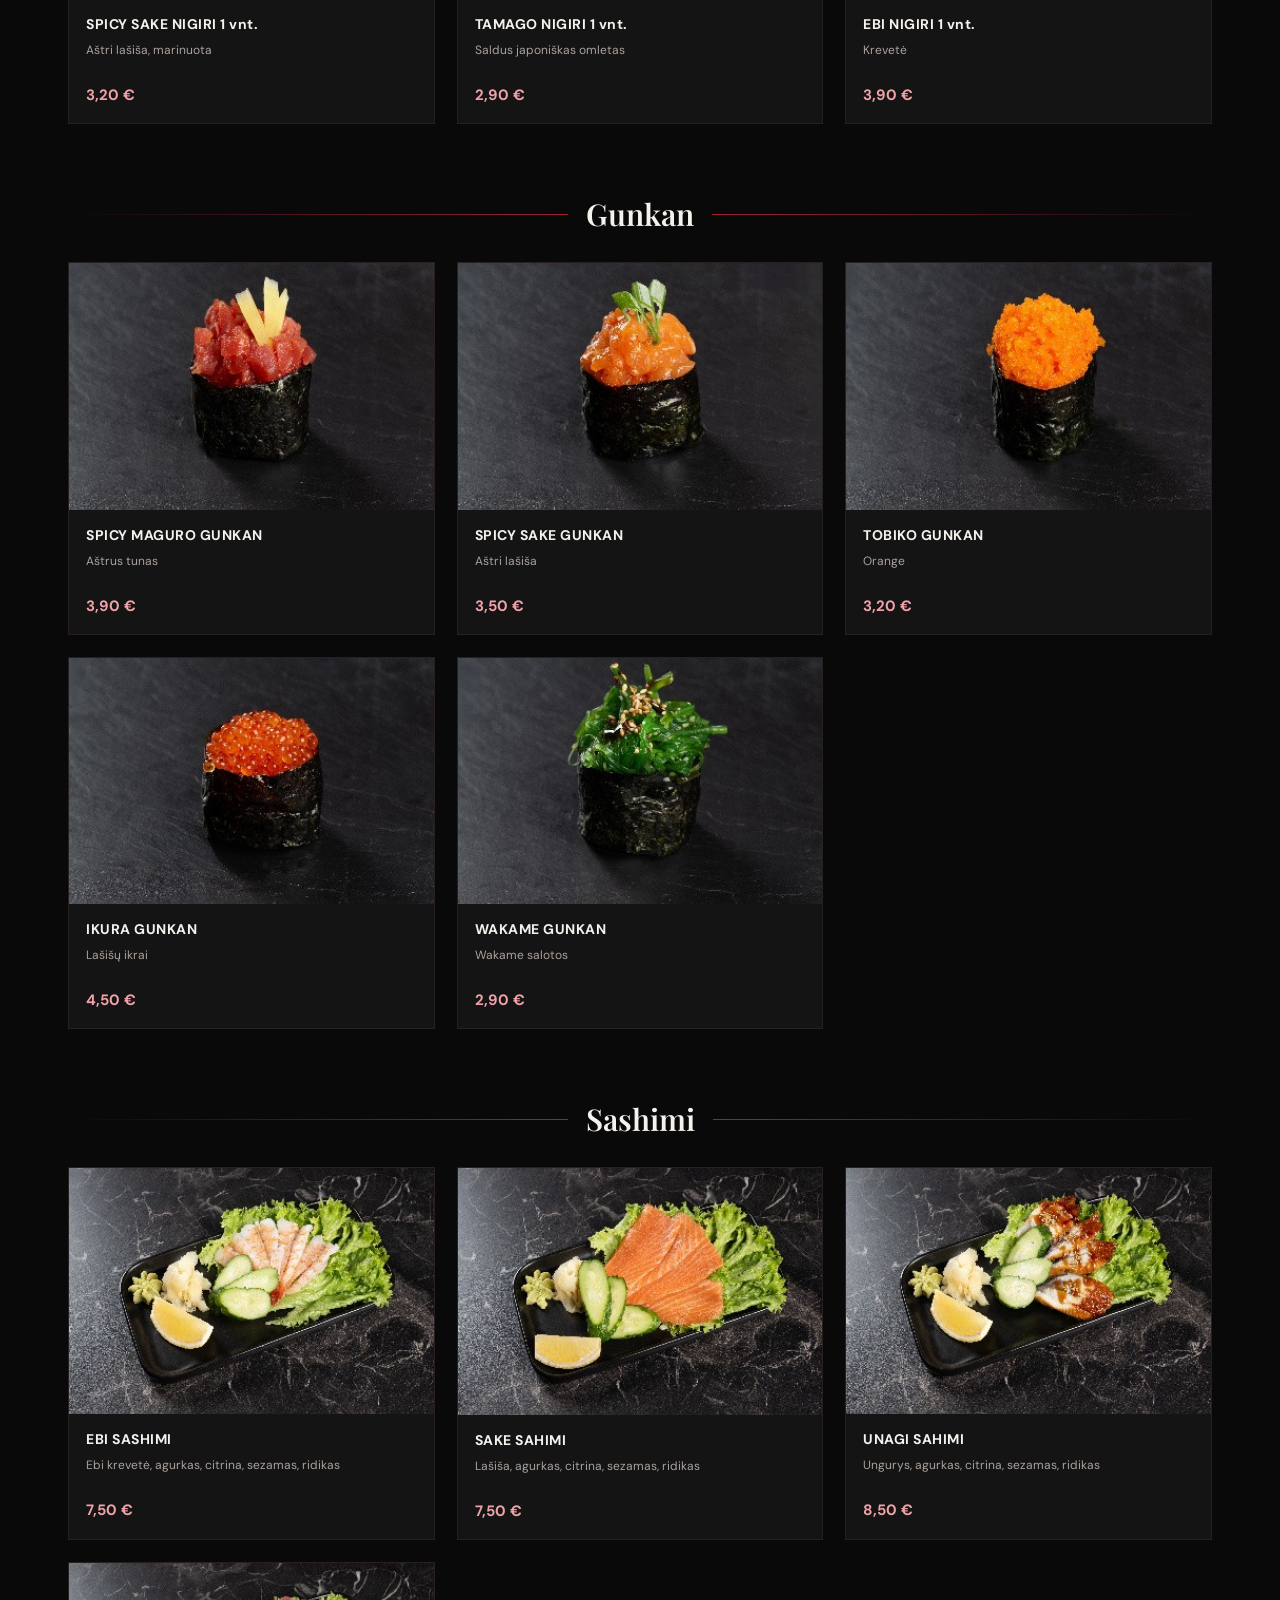
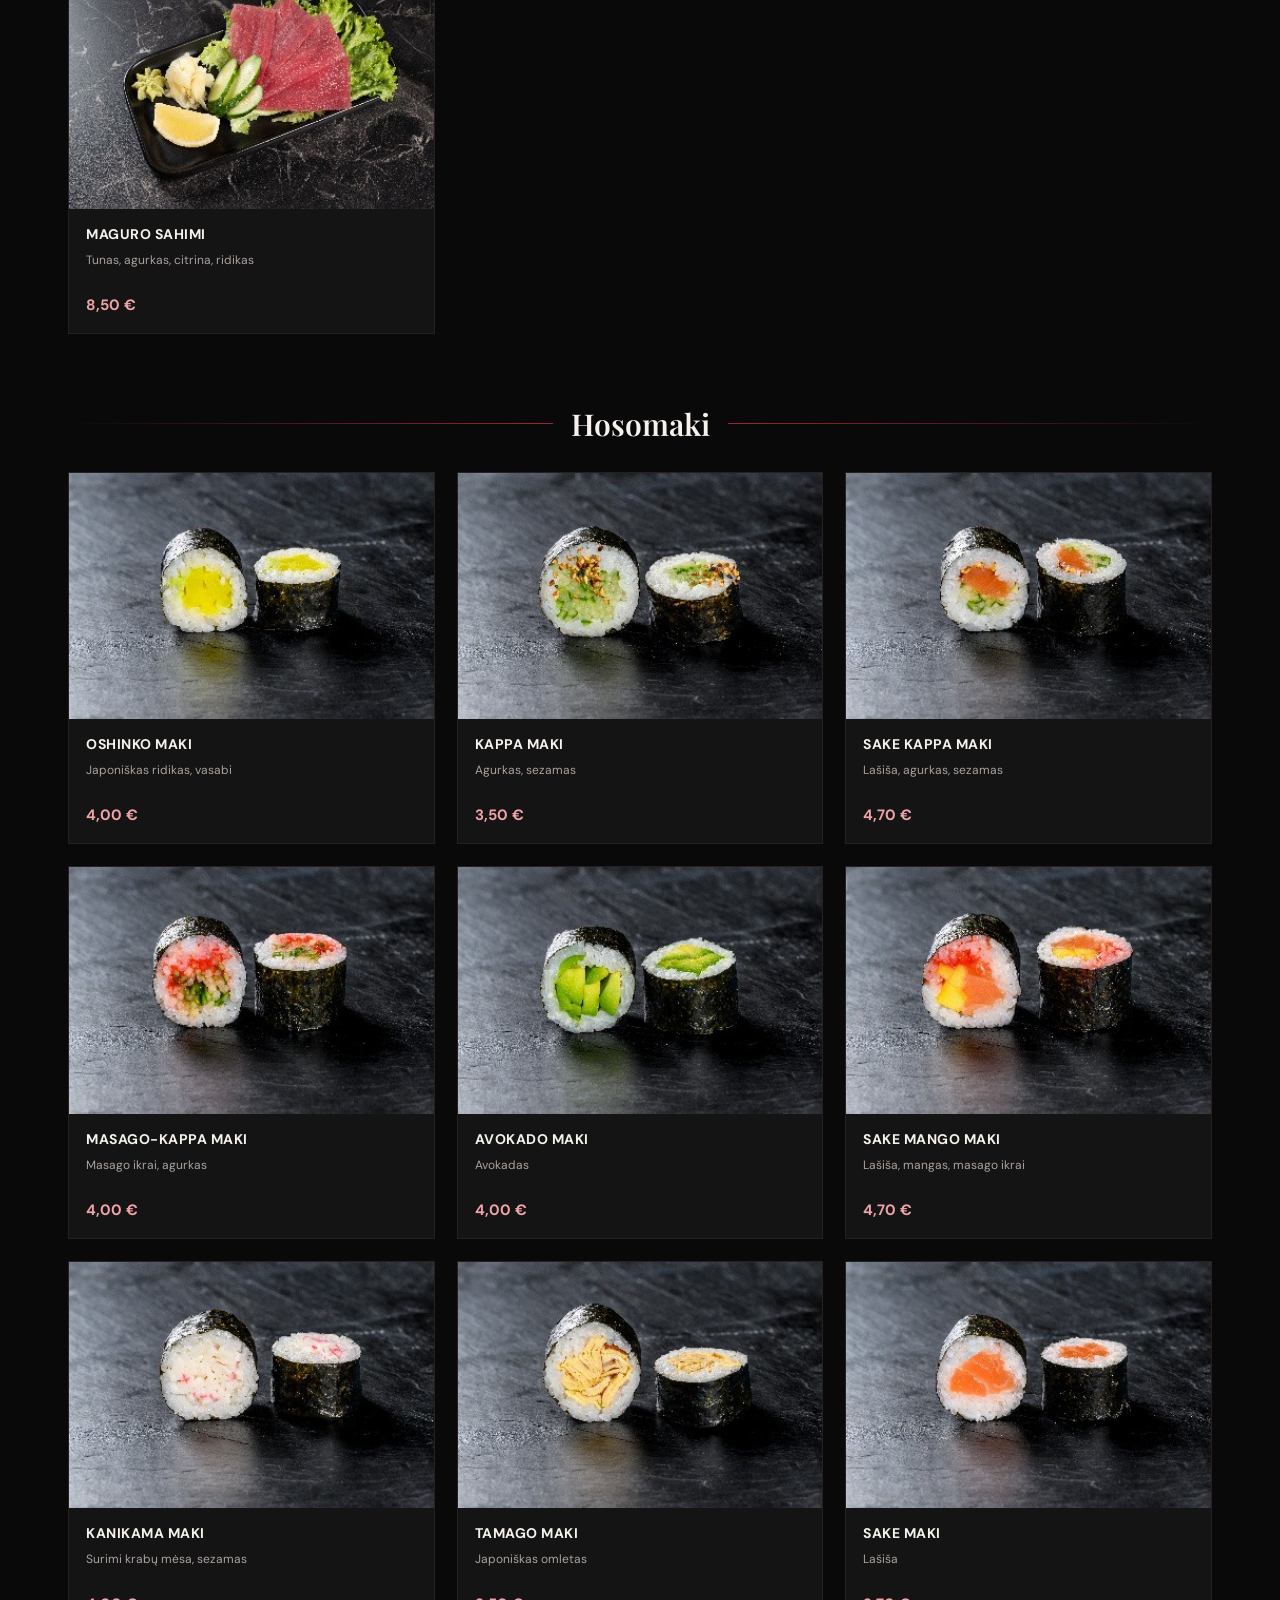
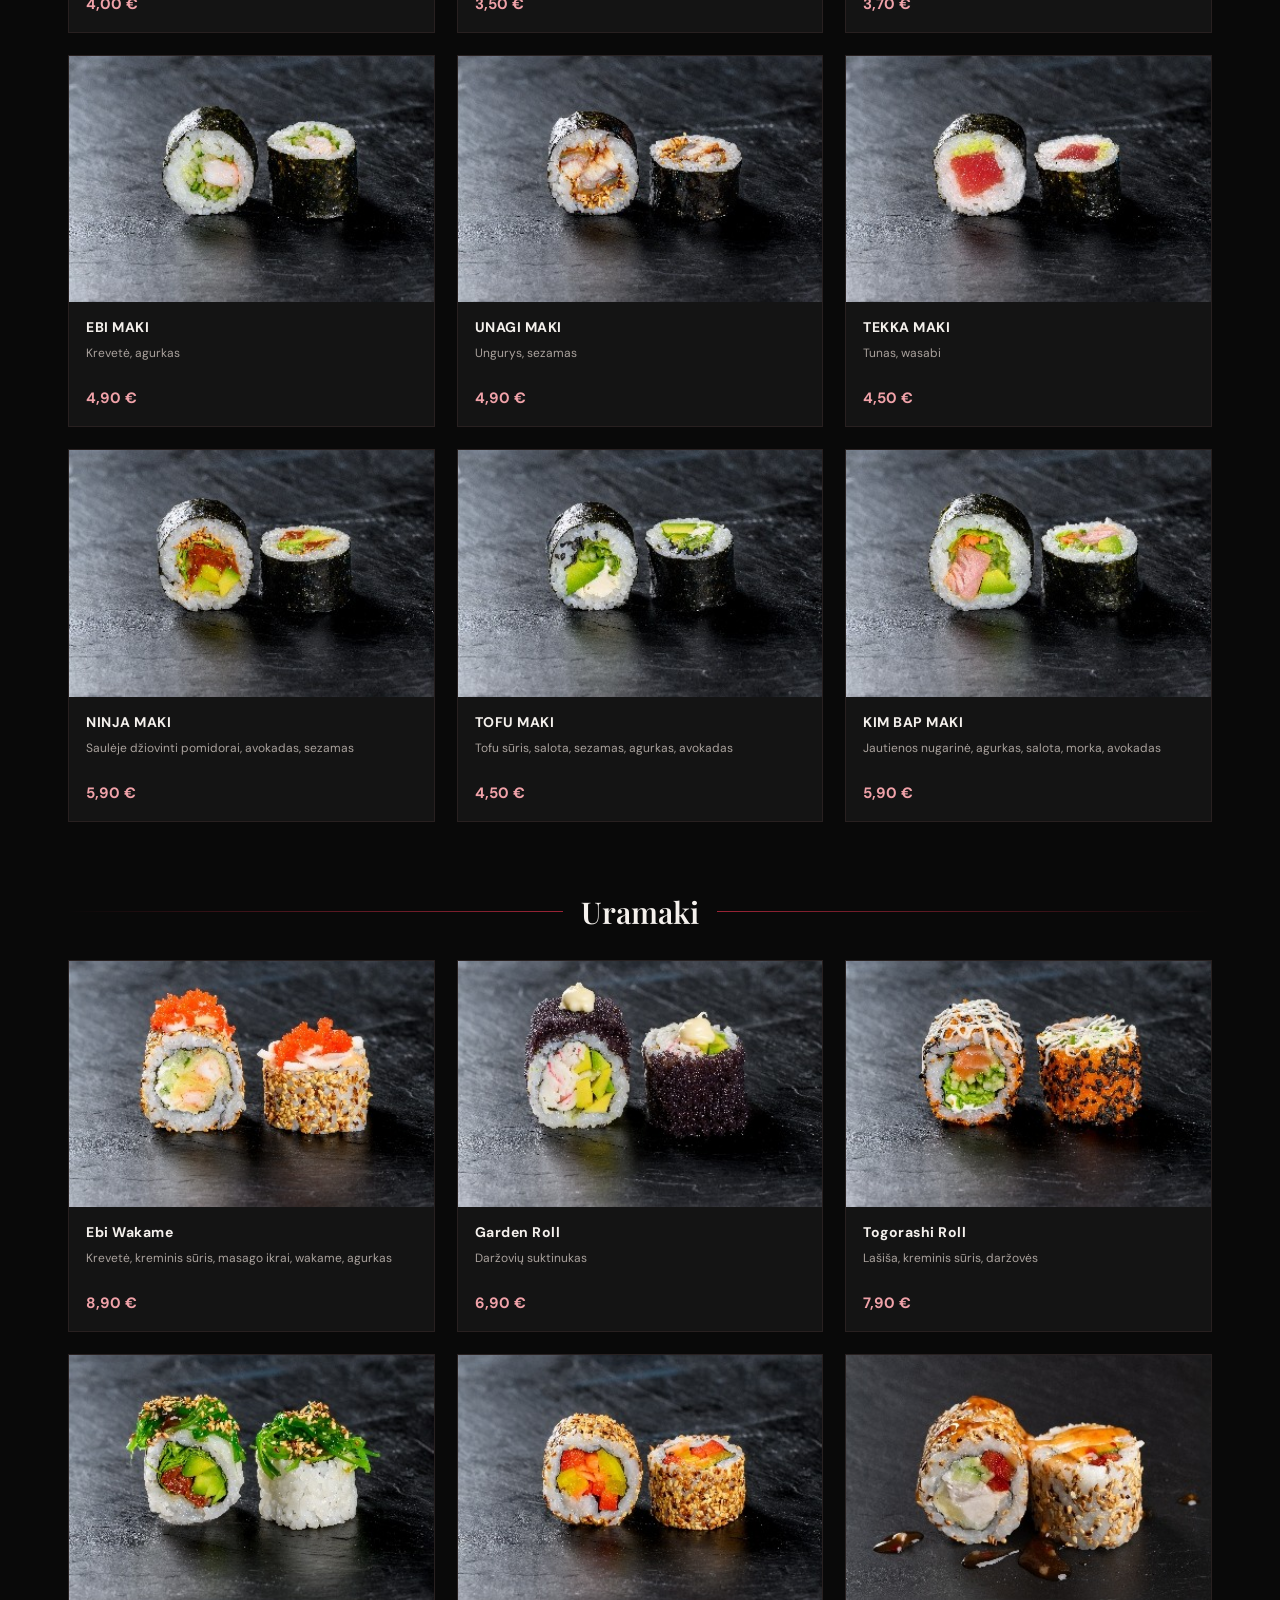
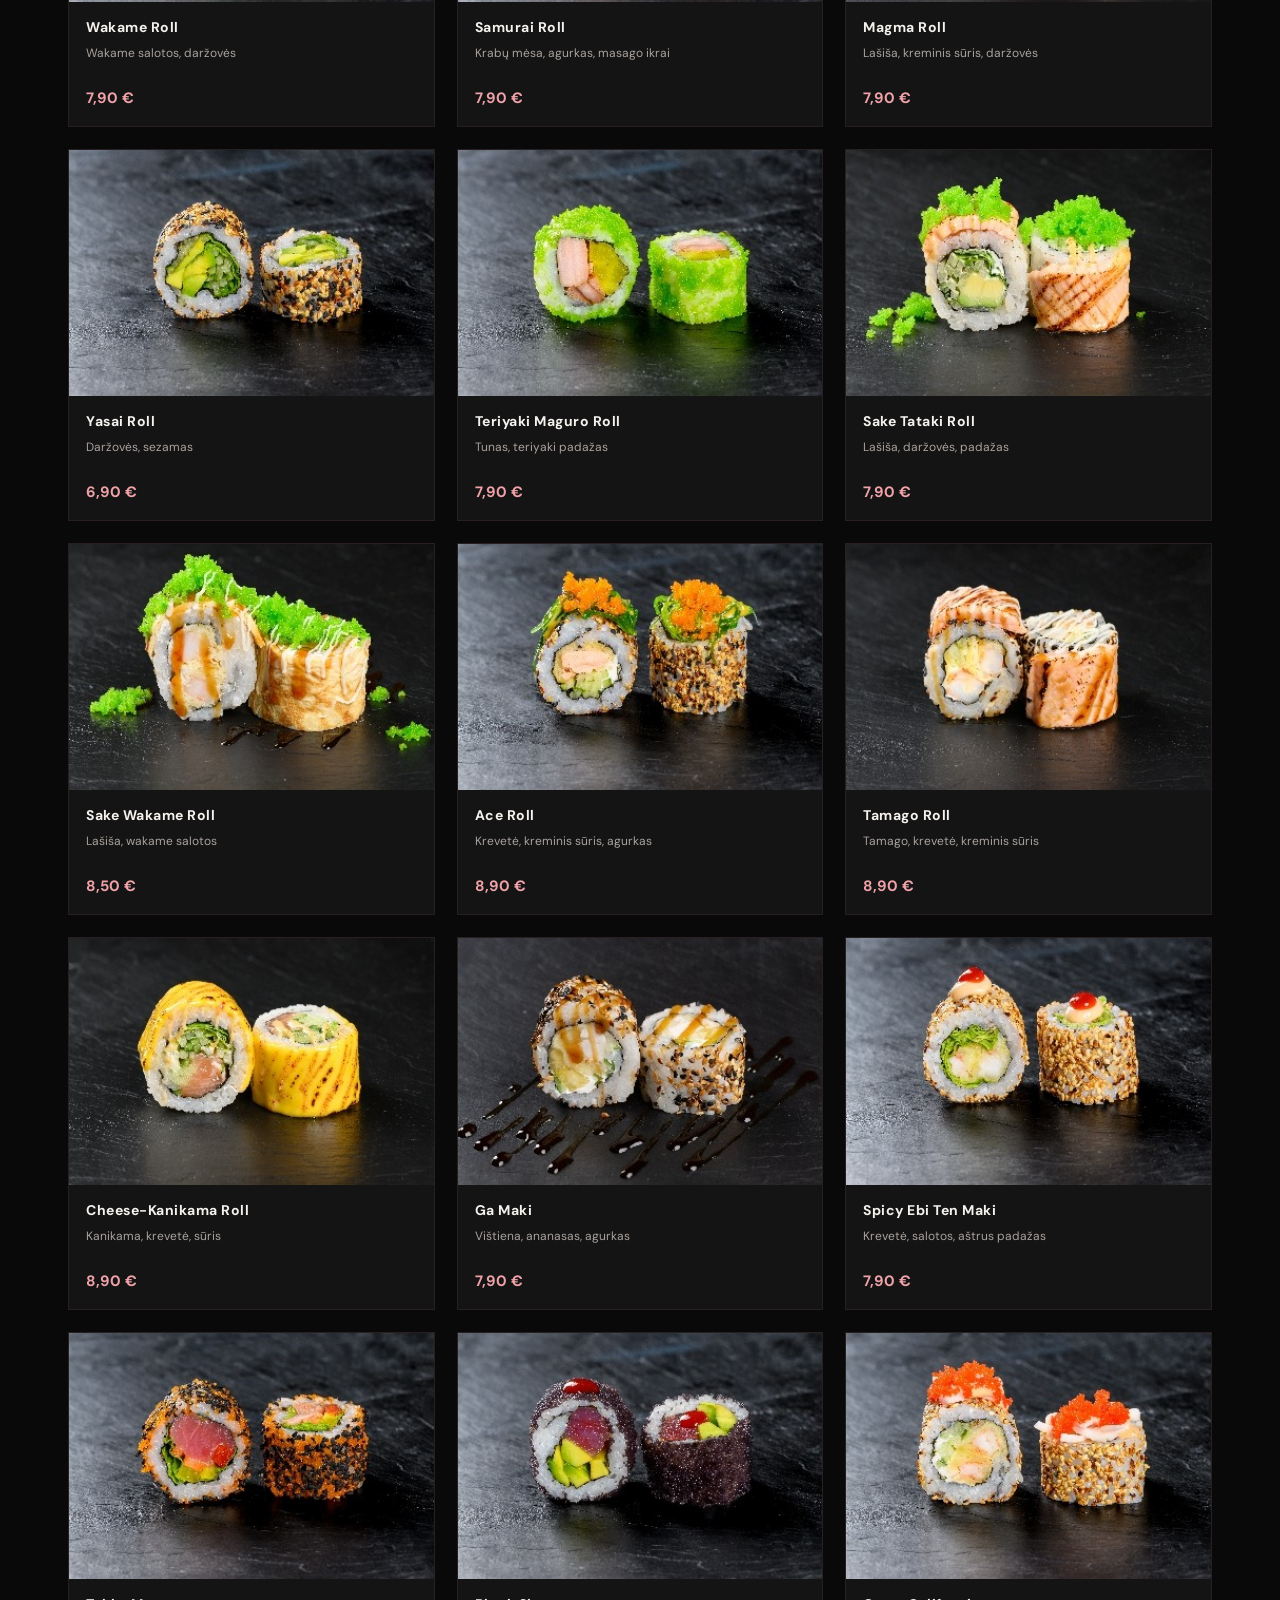
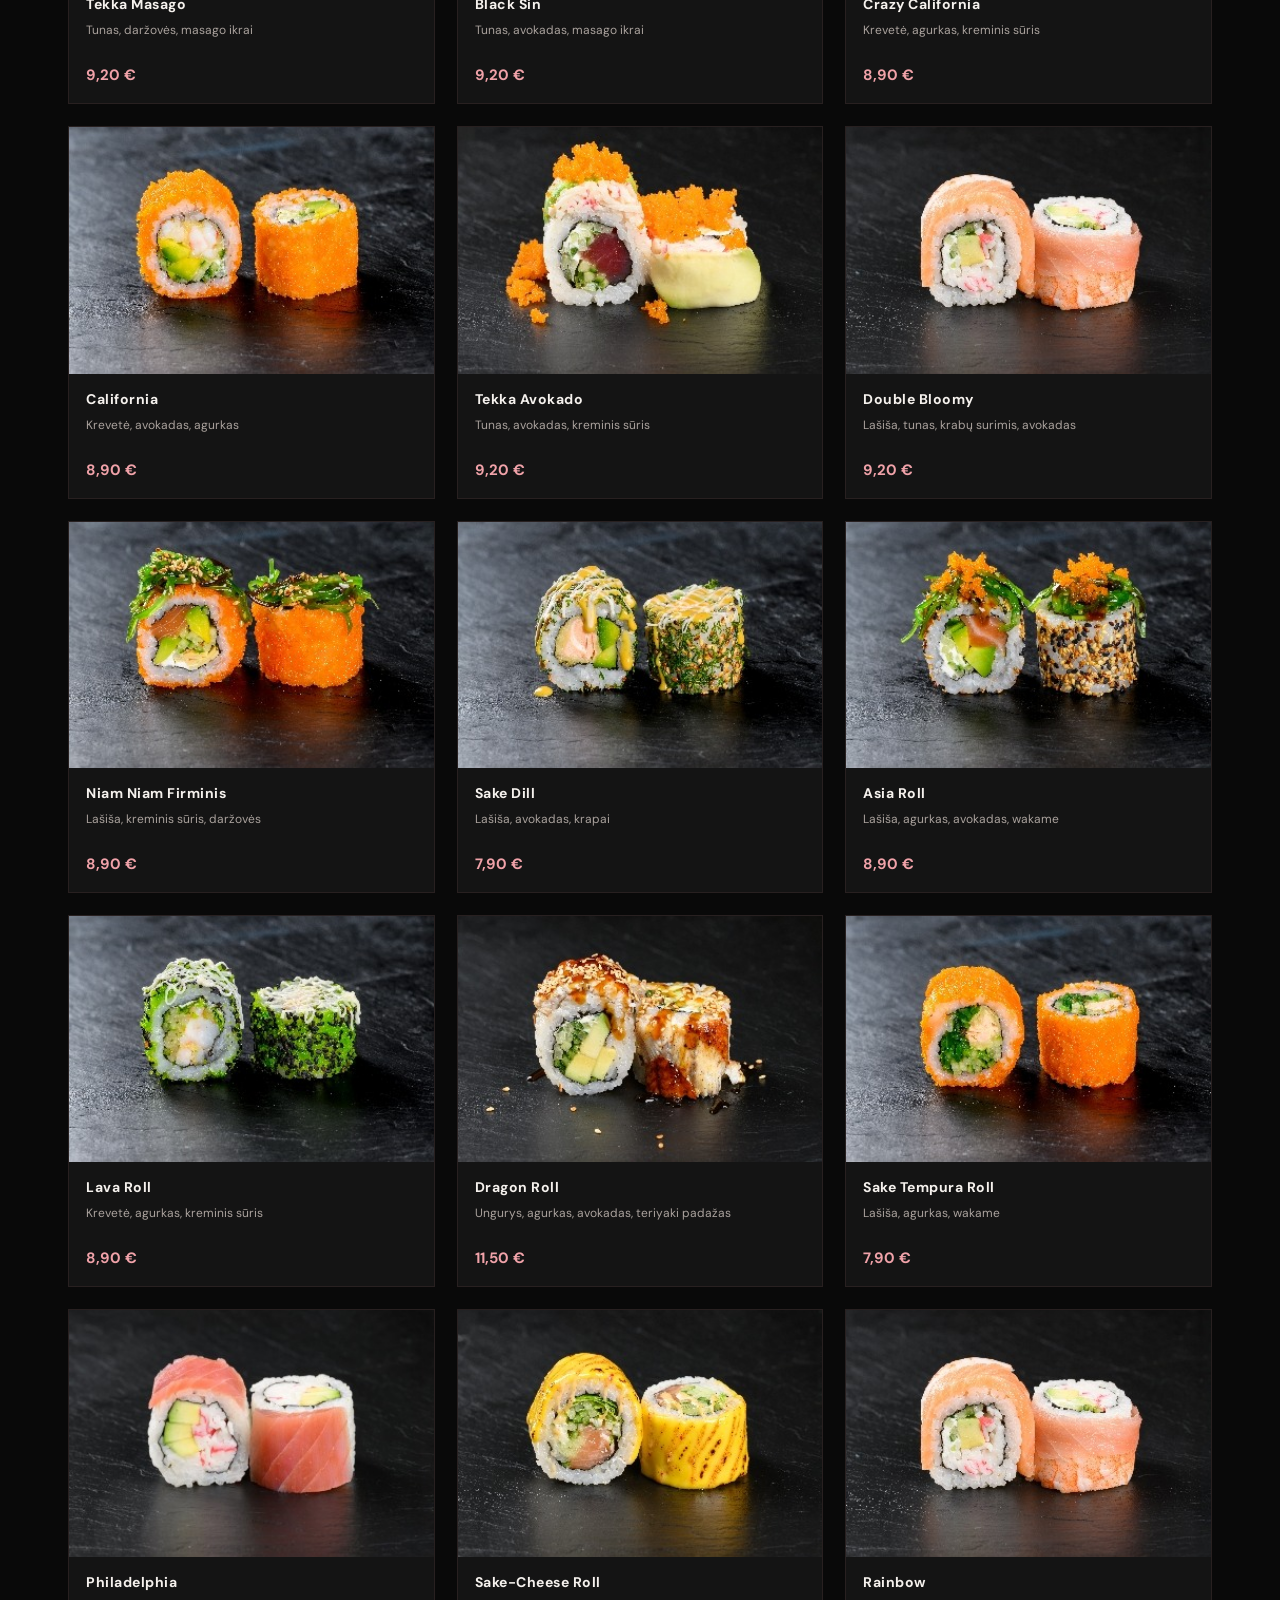
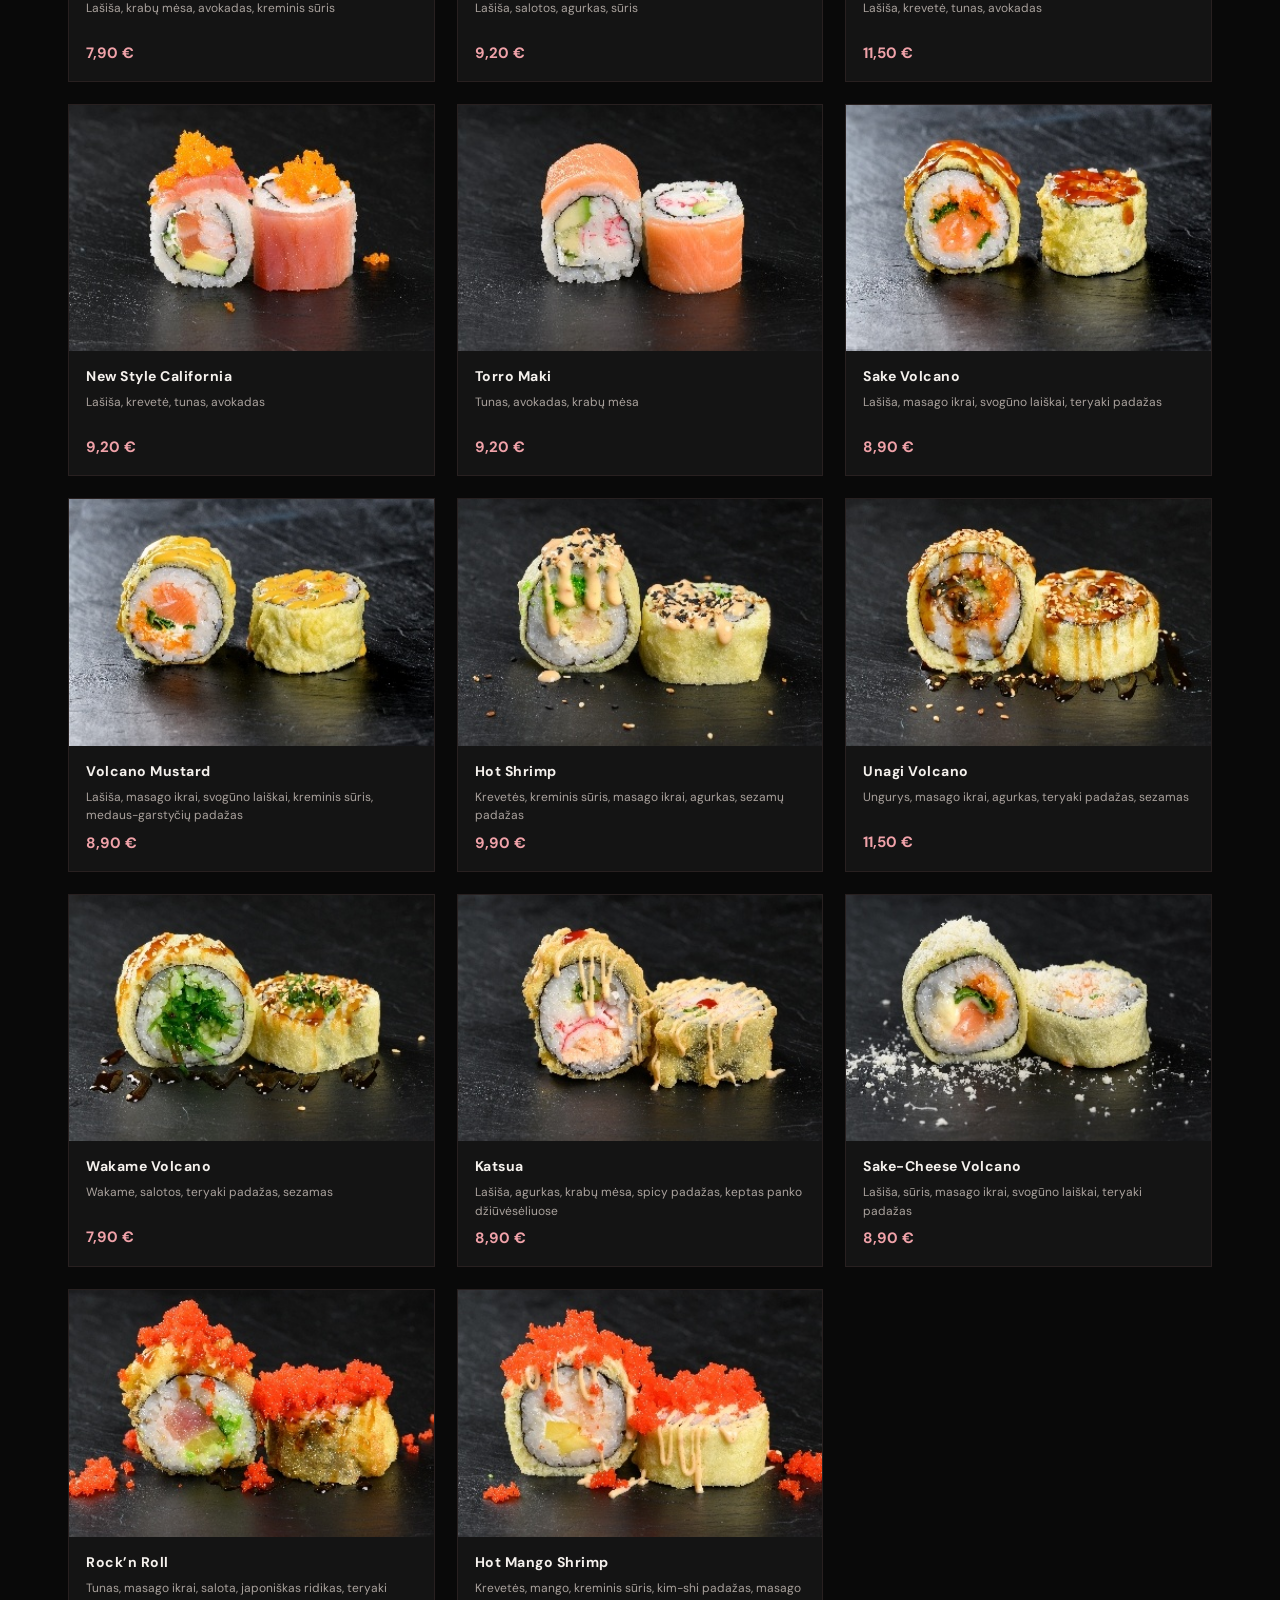
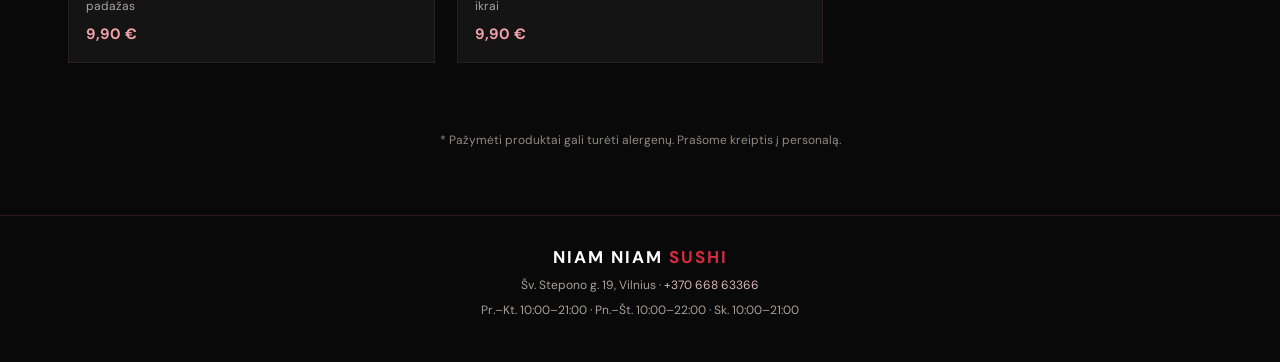
==== commit 853c6809: "Update menu.html with new dish entries" ====
--- a/menu.html
+++ b/menu.html
@@ -3,7 +3,9 @@
 <main><section class="menu-hero"><p class="eyebrow">NIAM NIAM SUSHI · VILNIUS</p><h1>Mūsų <em>meniu</em></h1><p>Švieži skoniai, kruopščiai parinkti ingredientai.</p></section>
 <div class="category-nav"><a href="#sriubos">Sriubos</a><a href="#uzkandziai">Užkandžiai ir salotos</a><a href="#vaikams-desertai">Vaikiški patiekalai ir desertai</a><a href="#nigiri">Nigirizushi</a><a href="#gunkan">Gunkan</a><a href="#sashimi">Sashimi</a><a href="#hosomaki">Hosomaki</a><a href="#uramaki">Uramaki</a></div><section class="menu-section" id="sriubos"><div class="section-heading"><span></span><h2>Sriubos</h2><span></span></div><div class="dish-grid"><article class="dish"><img src="images/odong.jpg" alt="ODONG" loading="lazy"><div class="dish-info"><h3>ODONG</h3><p>Odong makaronai, lašiša, sojų daigai, shiitake grybai</p><strong>4,50 €</strong></div></article><article class="dish"><img src="images/miso-shiru.jpg" alt="MISO SHIRU" loading="lazy"><div class="dish-info"><h3>MISO SHIRU</h3><p>Miso sultinys, tofu sūris, japoniškas ridikas</p><strong>2,60 €</strong></div></article><article class="dish"><img src="images/sake-no-miso.jpg" alt="SAKE NO MISO SHIRU" loading="lazy"><div class="dish-info"><h3>SAKE NO MISO SHIRU</h3><p>Ryžiai, lašiša, nori lapai, sezamas, svogūnų laiškai</p><strong>4,50 €</strong></div></article><article class="dish"><img src="images/ebi-shiru.jpg" alt="EBI SHIRU" loading="lazy"><div class="dish-info"><h3>EBI SHIRU</h3><p>Krevetės, japoniškas ridikas, wakame, stikliniai makaronai</p><strong>5,00 €</strong></div></article></div></section><section class="menu-section" id="uzkandziai"><div class="section-heading"><span></span><h2>Užkandžiai ir salotos</h2><span></span></div><div class="dish-grid"><article class="dish"><img src="images/spring-rolls.jpg" alt="4SPRING ROLLS" loading="lazy"><div class="dish-info"><h3>4SPRING ROLLS</h3><p>Spring rolls su daržovėmis</p><strong>3,50 €</strong></div></article><article class="dish"><img src="images/salmon-skewers.jpg" alt="LAŠIŠOS IEŠMELIAI" loading="lazy"><div class="dish-info"><h3>LAŠIŠOS IEŠMELIAI</h3><p>Lašišos iešmeliai su wakame salotomis</p><strong>6,20 €</strong></div></article><article class="dish"><img src="images/fried-dumplings.jpg" alt="GRUZDINTI KOLDŪNAI" loading="lazy"><div class="dish-info"><h3>GRUZDINTI KOLDŪNAI</h3><p>Gruzdinti koldūnai su daržovėmis</p><strong>3,50 €</strong></div></article></div></section><section class="menu-section" id="vaikams-desertai"><div class="section-heading"><span></span><h2>Vaikiški patiekalai ir desertai</h2><span></span></div><div class="dish-grid"><article class="dish"><img src="images/banana-roll.jpg" alt="BANANA ROLL 8 vnt." loading="lazy"><div class="dish-info"><h3>BANANA ROLL 8 vnt.</h3><p>Keptas bananas, kokoso drožlės, aviečių padažas</p><strong>5,90 €</strong></div></article><article class="dish"><img src="images/fried-banana.jpg" alt="KEPTAS BANANAS" loading="lazy"><div class="dish-info"><h3>KEPTAS BANANAS</h3><p>Keptas bananas su skirtingais padažais, riešutai</p><strong>5,90 €</strong></div></article><article class="dish"><img src="images/kids-philadelphia.jpg" alt="KIDS PHILADELPHIA 8 vnt." loading="lazy"><div class="dish-info"><h3>KIDS PHILADELPHIA 8 vnt.</h3><p>Krabų mėsa, agurkas, sezamas</p><strong>5,90 €</strong></div></article></div></section><section class="menu-section" id="nigiri"><div class="section-heading"><span></span><h2>Nigirizushi</h2><span></span></div><div class="dish-grid"><article class="dish"><img src="images/maguro-nigiri.jpg" alt="MAGURO NIGIRI 1 vnt." loading="lazy"><div class="dish-info"><h3>MAGURO NIGIRI 1 vnt.</h3><p>Tunas, wasabi</p><strong>3,90 €</strong></div></article><article class="dish"><img src="images/unagi-nigiri.jpg" alt="UNAGI NIGIRI 1 vnt." loading="lazy"><div class="dish-info"><h3>UNAGI NIGIRI 1 vnt.</h3><p>Ungurys, sezamas, padažas</p><strong>3,90 €</strong></div></article><article class="dish"><img src="images/sake-nigiri.jpg" alt="SAKE NIGIRI 1 vnt." loading="lazy"><div class="dish-info"><h3>SAKE NIGIRI 1 vnt.</h3><p>Lašiša</p><strong>3,20 €</strong></div></article><article class="dish"><img src="images/spicy-sake-nigiri.jpg" alt="SPICY SAKE NIGIRI 1 vnt." loading="lazy"><div class="dish-info"><h3>SPICY SAKE NIGIRI 1 vnt.</h3><p>Aštri lašiša, marinuota</p><strong>3,20 €</strong></div></article><article class="dish"><img src="images/tamago-nigiri.jpg" alt="TAMAGO NIGIRI 1 vnt." loading="lazy"><div class="dish-info"><h3>TAMAGO NIGIRI 1 vnt.</h3><p>Saldus japoniškas omletas</p><strong>2,90 €</strong></div></article><article class="dish"><img src="images/ebi-nigiri.jpg" alt="EBI NIGIRI 1 vnt." loading="lazy"><div class="dish-info"><h3>EBI NIGIRI 1 vnt.</h3><p>Krevetė</p><strong>3,90 €</strong></div></article></div></section><section class="menu-section" id="gunkan"><div class="section-heading"><span></span><h2>Gunkan</h2><span></span></div><div class="dish-grid"><article class="dish"><img src="images/spicy-maguro-gunkan.jpg" alt="SPICY MAGURO GUNKAN" loading="lazy"><div class="dish-info"><h3>SPICY MAGURO GUNKAN</h3><p>Aštrus tunas</p><strong>3,90 €</strong></div></article><article class="dish"><img src="images/spicy-sake-gunkan.jpg" alt="SPICY SAKE GUNKAN" loading="lazy"><div class="dish-info"><h3>SPICY SAKE GUNKAN</h3><p>Aštri lašiša</p><strong>3,50 €</strong></div></article><article class="dish"><img src="images/tobiko-gunkan.jpg" alt="TOBIKO GUNKAN" loading="lazy"><div class="dish-info"><h3>TOBIKO GUNKAN</h3><p>Orange</p><strong>3,20 €</strong></div></article><article class="dish"><img src="images/ikura-gunkan.jpg" alt="IKURA GUNKAN" loading="lazy"><div class="dish-info"><h3>IKURA GUNKAN</h3><p>Lašišų ikrai</p><strong>4,50 €</strong></div></article><article class="dish"><img src="images/wakame-gunkan.jpg" alt="WAKAME GUNKAN" loading="lazy"><div class="dish-info"><h3>WAKAME GUNKAN</h3><p>Wakame salotos</p><strong>2,90 €</strong></div></article></div></section><section class="menu-section" id="sashimi"><div class="section-heading"><span></span><h2>Sashimi</h2><span></span></div><div class="dish-grid"><article class="dish"><img src="images/ebi-sashimi.jpg" alt="EBI SASHIMI" loading="lazy"><div class="dish-info"><h3>EBI SASHIMI</h3><p>Ebi krevetė, agurkas, citrina, sezamas, ridikas</p><strong>7,50 €</strong></div></article><article class="dish"><img src="images/sake-sashimi.jpg" alt="SAKE SAHIMI" loading="lazy"><div class="dish-info"><h3>SAKE SAHIMI</h3><p>Lašiša, agurkas, citrina, sezamas, ridikas</p><strong>7,50 €</strong></div></article><article class="dish"><img src="images/unagi-sashimi.jpg" alt="UNAGI SAHIMI" loading="lazy"><div class="dish-info"><h3>UNAGI SAHIMI</h3><p>Ungurys, agurkas, citrina, sezamas, ridikas</p><strong>8,50 €</strong></div></article><article class="dish"><img src="images/maguro-sashimi.jpg" alt="MAGURO SAHIMI" loading="lazy"><div class="dish-info"><h3>MAGURO SAHIMI</h3><p>Tunas, agurkas, citrina, ridikas</p><strong>8,50 €</strong></div></article></div></section><section class="menu-section" id="hosomaki"><div class="section-heading"><span></span><h2>Hosomaki</h2><span></span></div><div class="dish-grid"><article class="dish"><img src="images/oshinko-maki.jpg" alt="OSHINKO MAKI" loading="lazy"><div class="dish-info"><h3>OSHINKO MAKI</h3><p>Japoniškas ridikas, vasabi</p><strong>4,00 €</strong></div></article><article class="dish"><img src="images/kappa-maki.jpg" alt="KAPPA MAKI" loading="lazy"><div class="dish-info"><h3>KAPPA MAKI</h3><p>Agurkas, sezamas</p><strong>3,50 €</strong></div></article><article class="dish"><img src="images/sake-kappa-maki.jpg" alt="SAKE KAPPA MAKI" loading="lazy"><div class="dish-info"><h3>SAKE KAPPA MAKI</h3><p>Lašiša, agurkas, sezamas</p><strong>4,70 €</strong></div></article><article class="dish"><img src="images/masago-kappa-maki.jpg" alt="MASAGO-KAPPA MAKI" loading="lazy"><div class="dish-info"><h3>MASAGO-KAPPA MAKI</h3><p>Masago ikrai, agurkas</p><strong>4,00 €</strong></div></article><article class="dish"><img src="images/avocado-maki.jpg" alt="AVOKADO MAKI" loading="lazy"><div class="dish-info"><h3>AVOKADO MAKI</h3><p>Avokadas</p><strong>4,00 €</strong></div></article><article class="dish"><img src="images/sake-mango-maki.jpg" alt="SAKE MANGO MAKI" loading="lazy"><div class="dish-info"><h3>SAKE MANGO MAKI</h3><p>Lašiša, mangas, masago ikrai</p><strong>4,70 €</strong></div></article><article class="dish"><img src="images/kanikama-maki.jpg" alt="KANIKAMA MAKI" loading="lazy"><div class="dish-info"><h3>KANIKAMA MAKI</h3><p>Surimi krabų mėsa, sezamas</p><strong>4,00 €</strong></div></article><article class="dish"><img src="images/tamago-maki.jpg" alt="TAMAGO MAKI" loading="lazy"><div class="dish-info"><h3>TAMAGO MAKI</h3><p>Japoniškas omletas</p><strong>3,50 €</strong></div></article><article class="dish"><img src="images/sake-maki.jpg" alt="SAKE MAKI" loading="lazy"><div class="dish-info"><h3>SAKE MAKI</h3><p>Lašiša</p><strong>3,70 €</strong></div></article><article class="dish"><img src="images/ebi-maki.jpg" alt="EBI MAKI" loading="lazy"><div class="dish-info"><h3>EBI MAKI</h3><p>Krevetė, agurkas</p><strong>4,90 €</strong></div></article><article class="dish"><img src="images/unagi-maki.jpg" alt="UNAGI MAKI" loading="lazy"><div class="dish-info"><h3>UNAGI MAKI</h3><p>Ungurys, sezamas</p><strong>4,90 €</strong></div></article><article class="dish"><img src="images/tekka-maki.jpg" alt="TEKKA MAKI" loading="lazy"><div class="dish-info"><h3>TEKKA MAKI</h3><p>Tunas, wasabi</p><strong>4,50 €</strong></div></article><article class="dish"><img src="images/ninja-maki.jpg" alt="NINJA MAKI" loading="lazy"><div class="dish-info"><h3>NINJA MAKI</h3><p>Saulėje džiovinti pomidorai, avokadas, sezamas</p><strong>5,90 €</strong></div></article><article class="dish"><img src="images/tofu-maki.jpg" alt="TOFU MAKI" loading="lazy"><div class="dish-info"><h3>TOFU MAKI</h3><p>Tofu sūris, salota, sezamas, agurkas, avokadas</p><strong>4,50 €</strong></div></article><article class="dish"><img src="images/kim-bap-maki.jpg" alt="KIM BAP MAKI" loading="lazy"><div class="dish-info"><h3>KIM BAP MAKI</h3><p>Jautienos nugarinė, agurkas, salota, morka, avokadas</p><strong>5,90 €</strong></div></article></div></section><section class="menu-section" id="uramaki">
 <div class="section-heading">
+<span></span>
 <h2>Uramaki</h2>
+<span></span>
 </div>
 <div class="dish-grid"><article class="dish">
 <img src="images/ebi-wakame.jpg" alt="Ebi Wakame" loading="lazy">
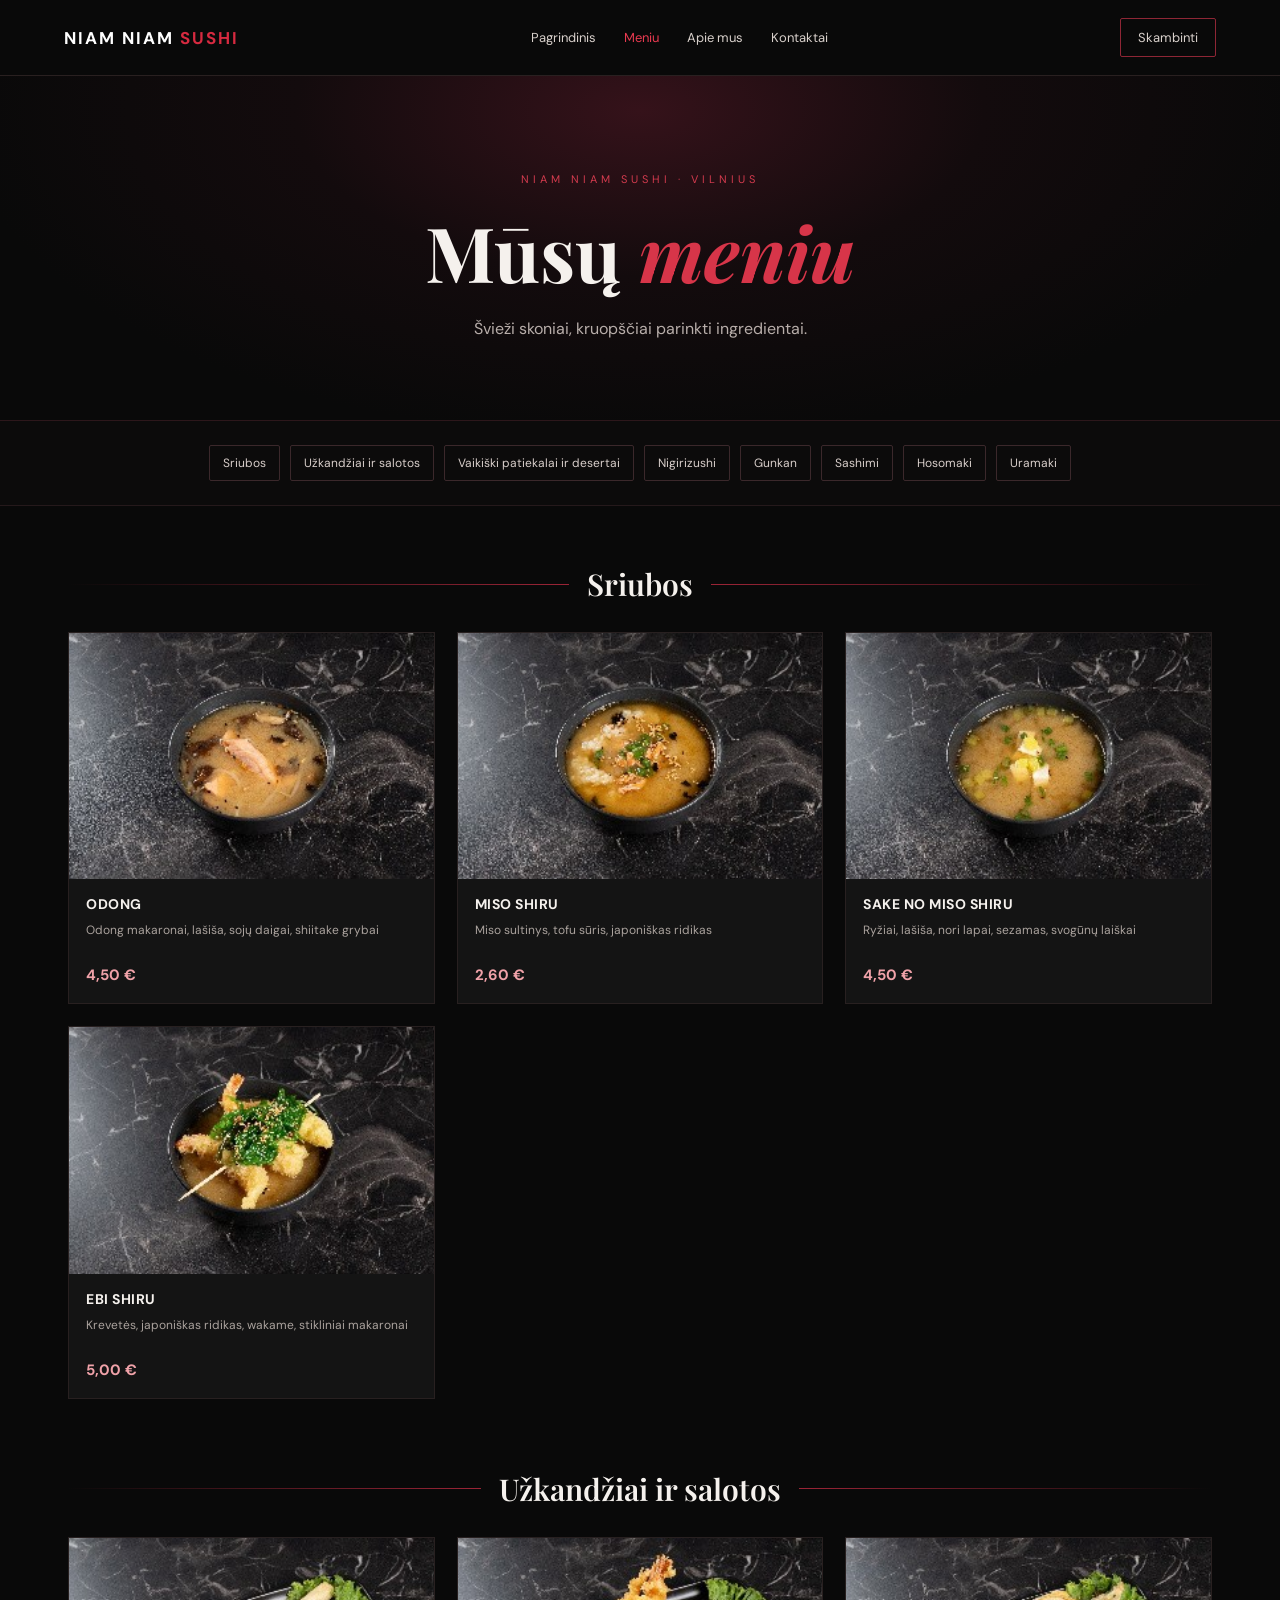
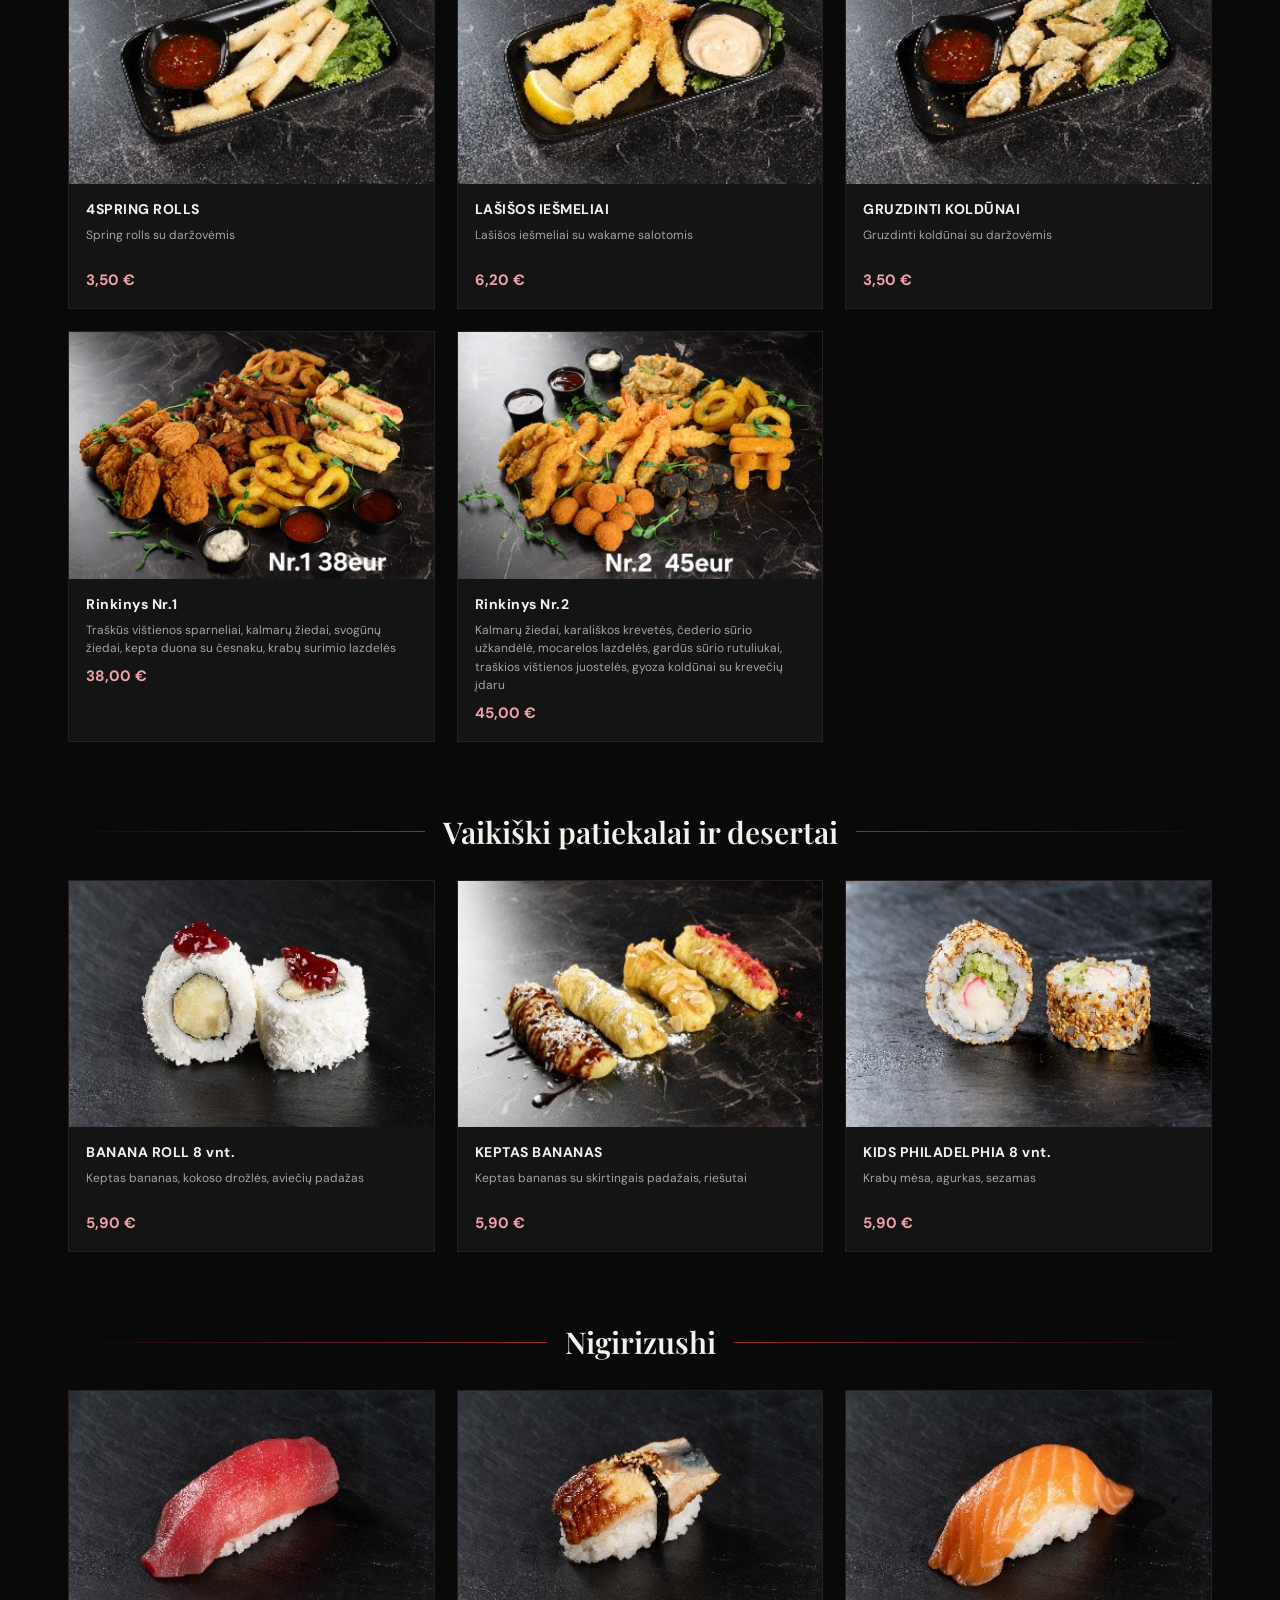
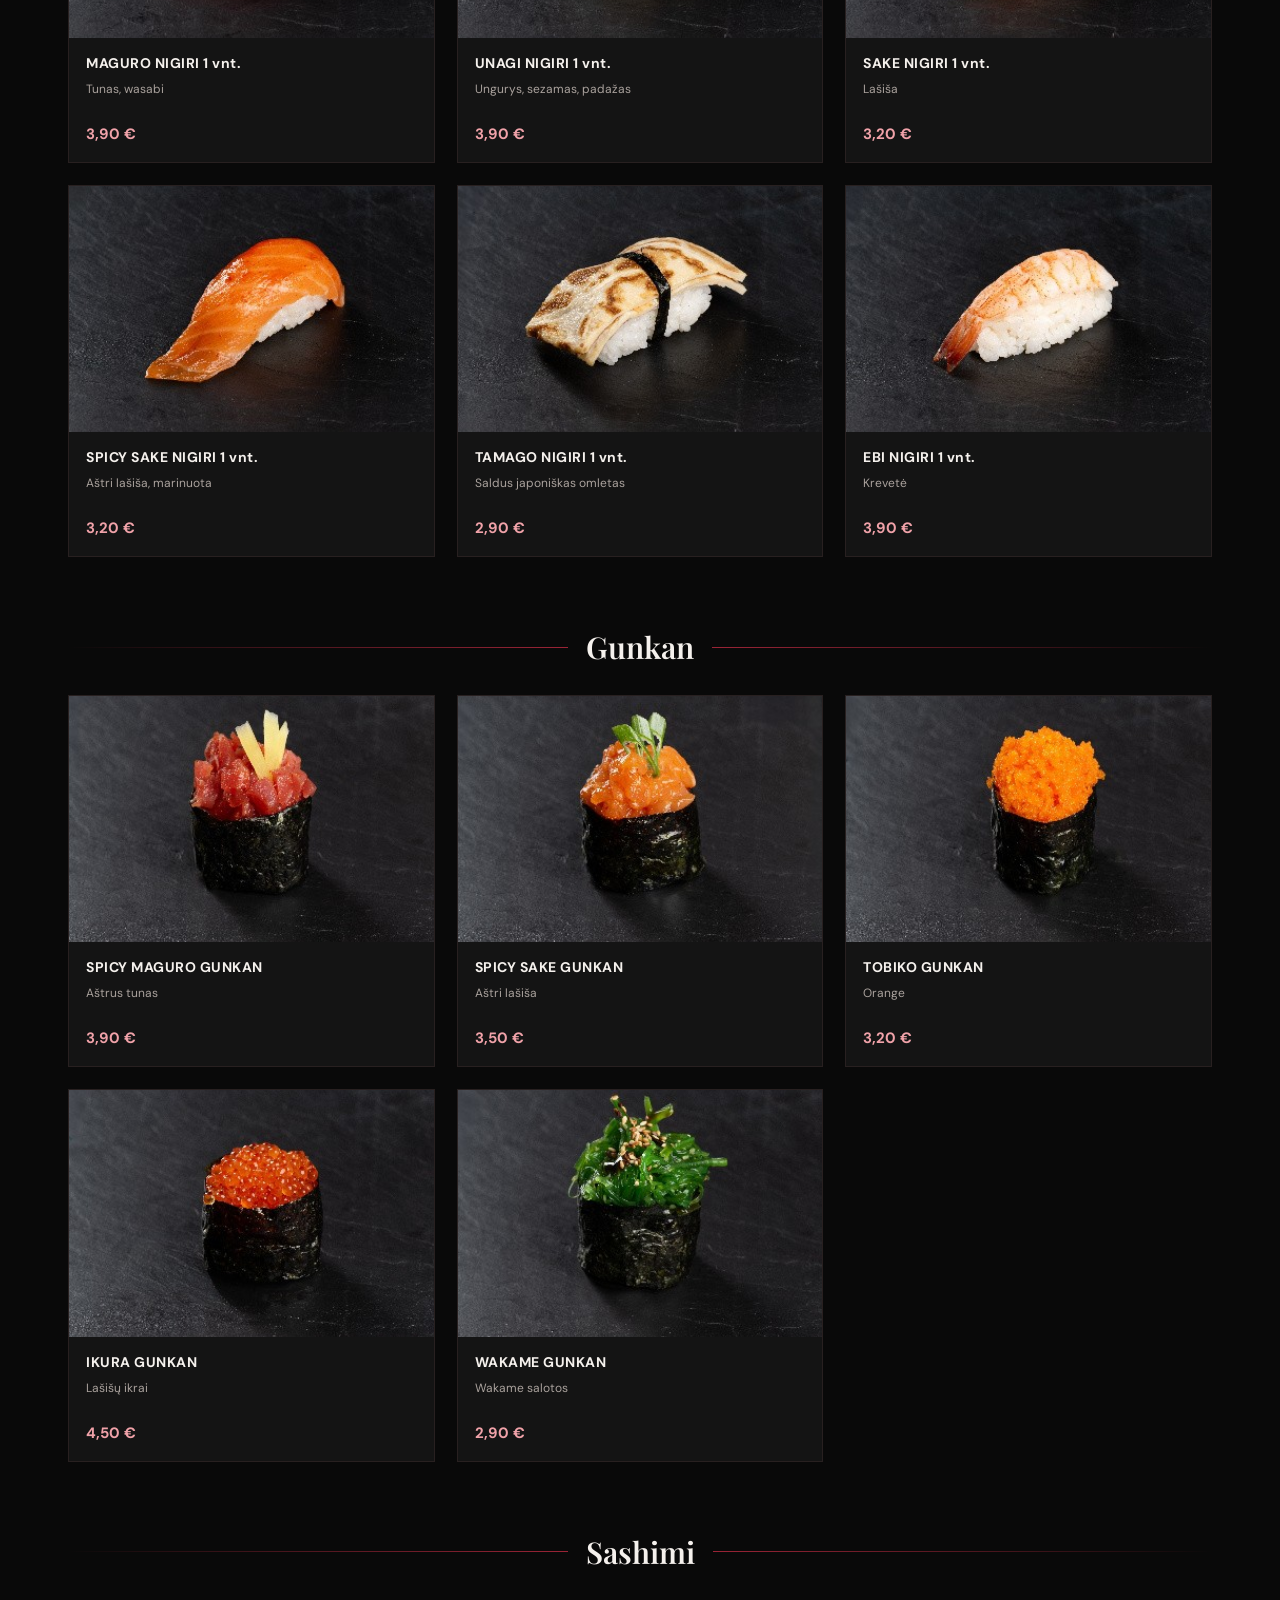
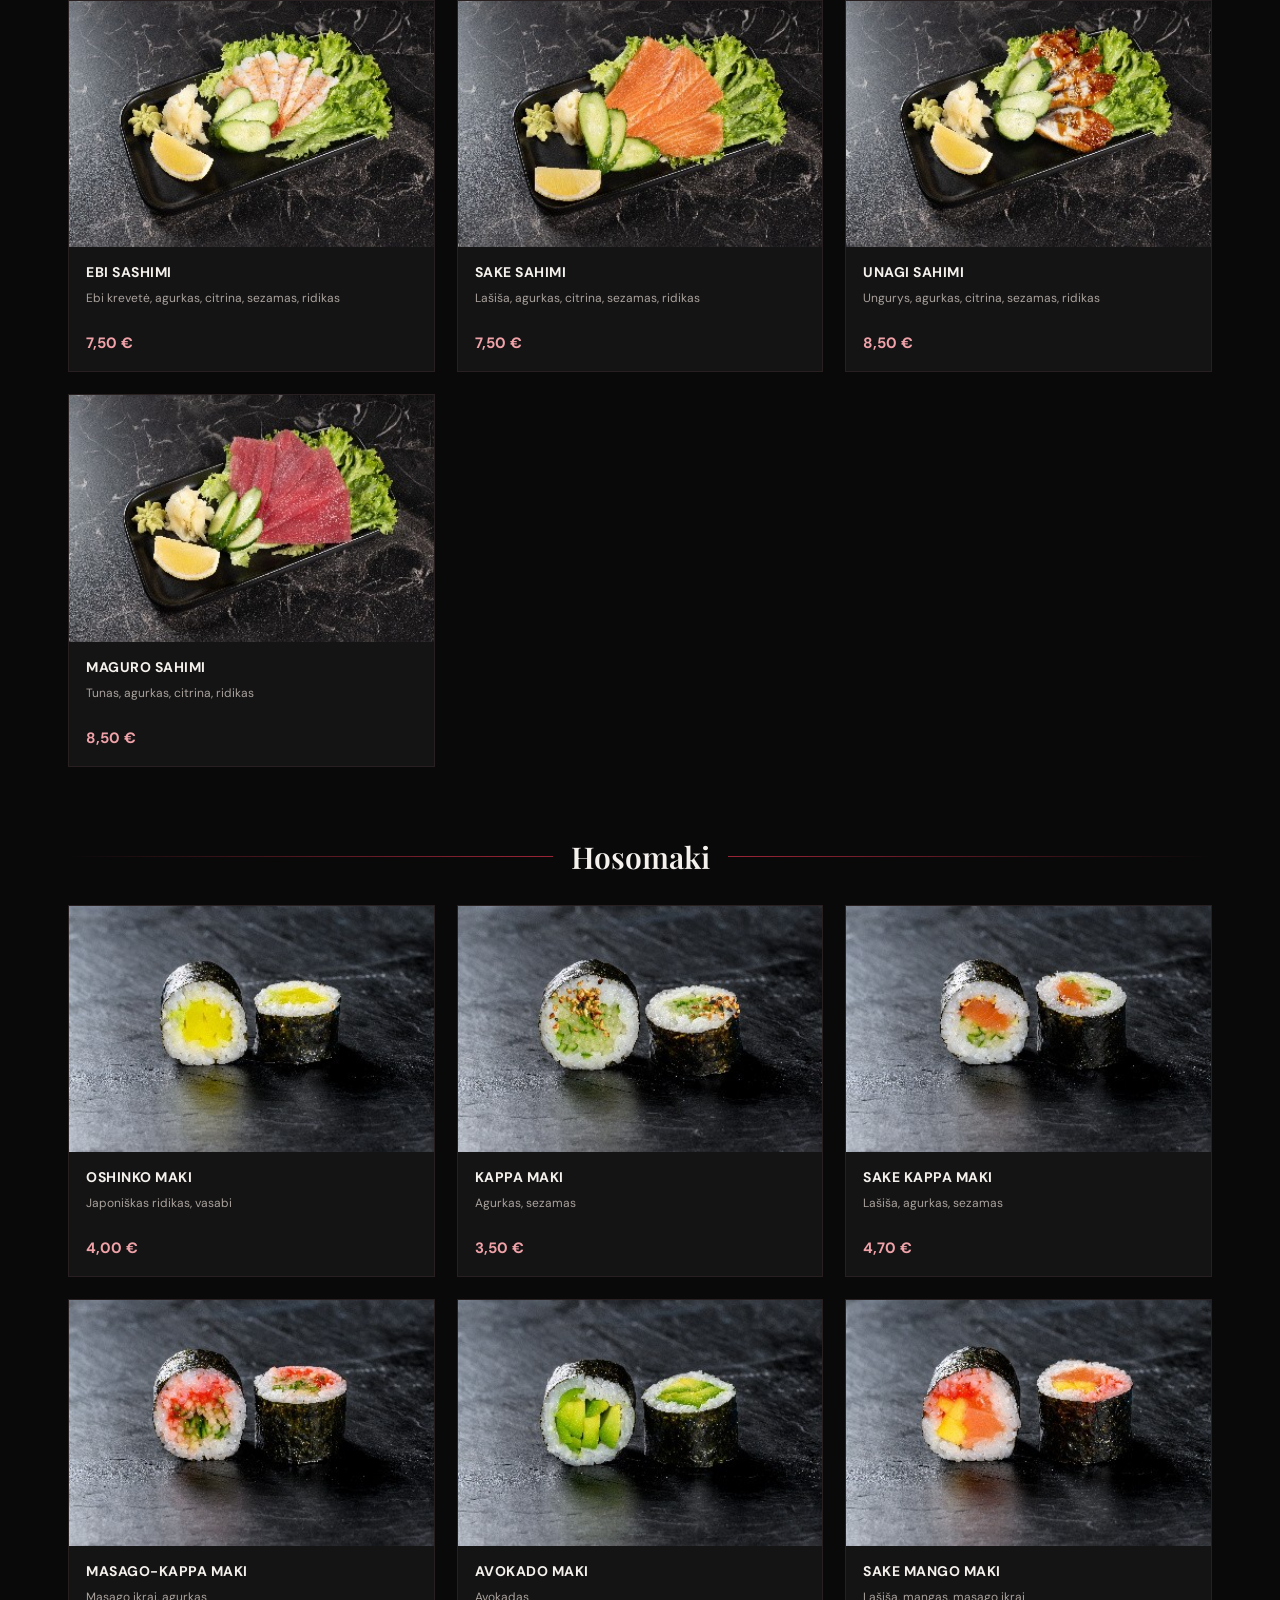
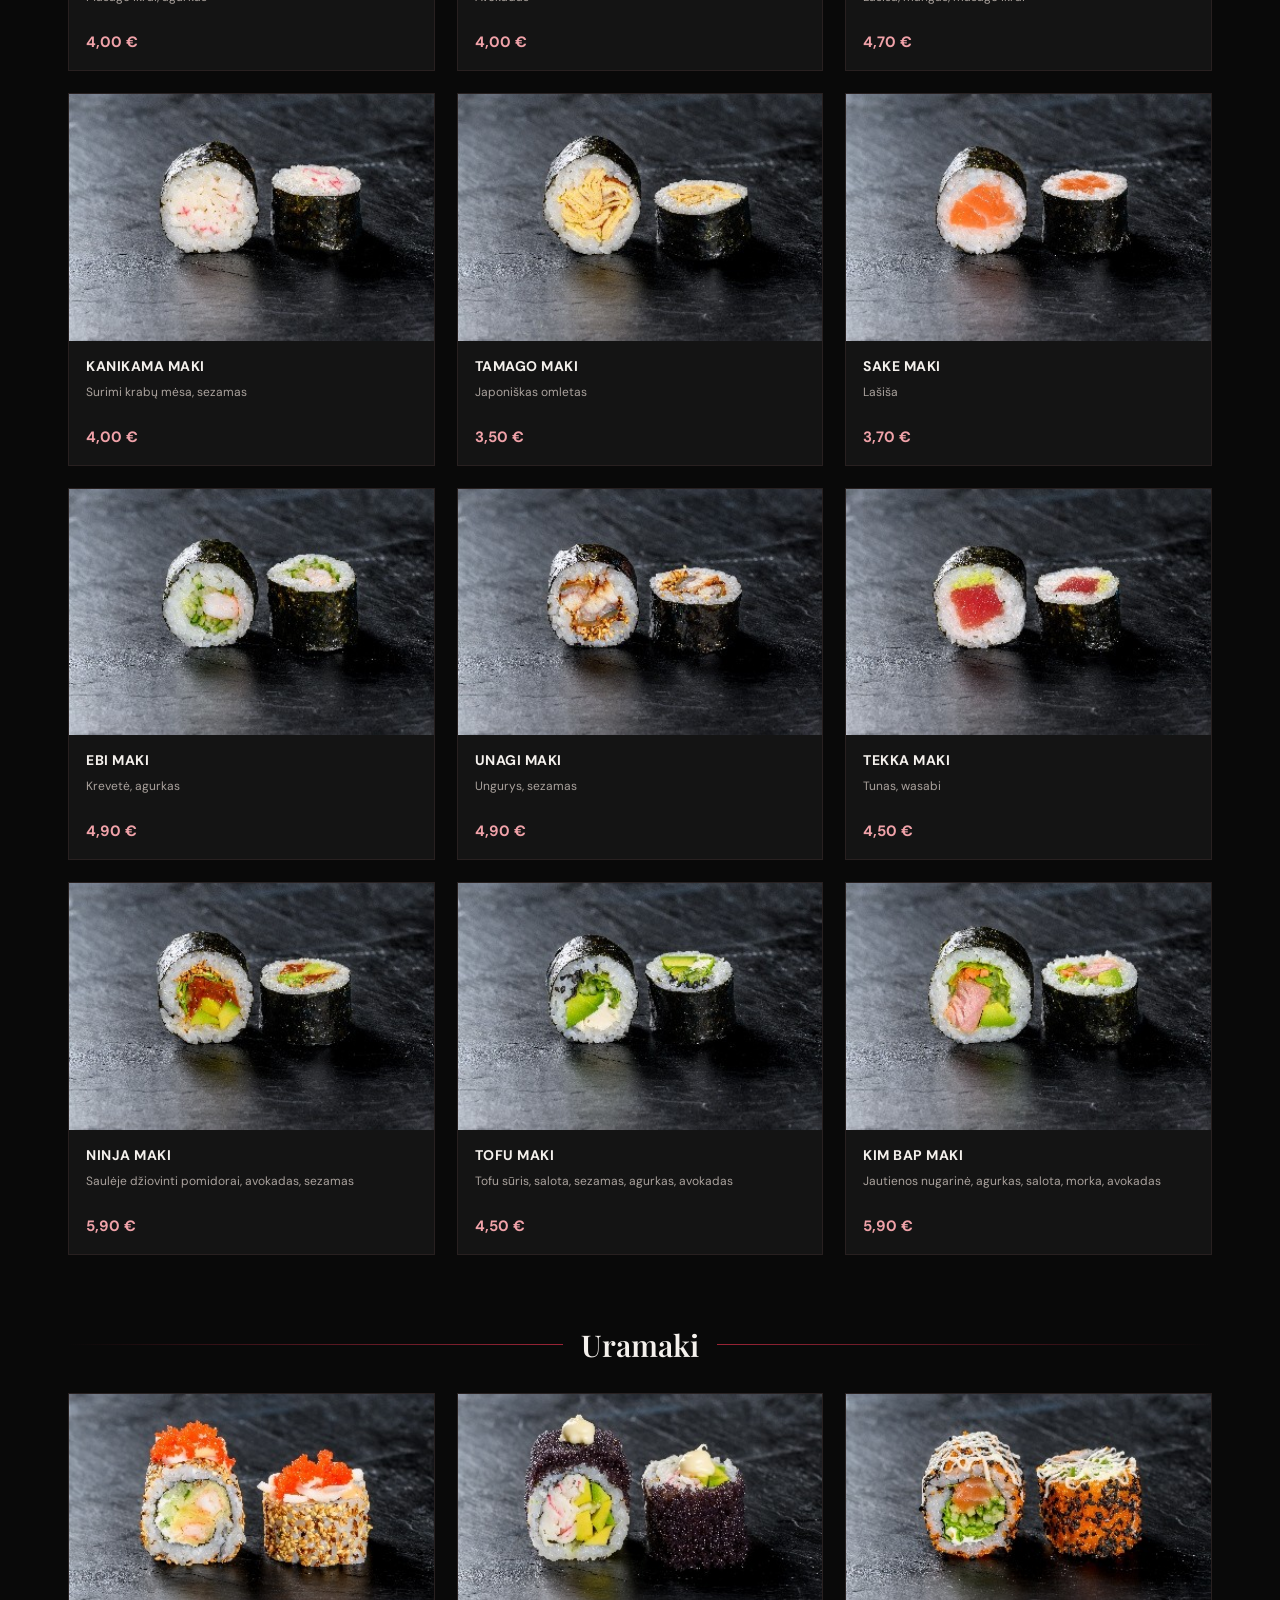
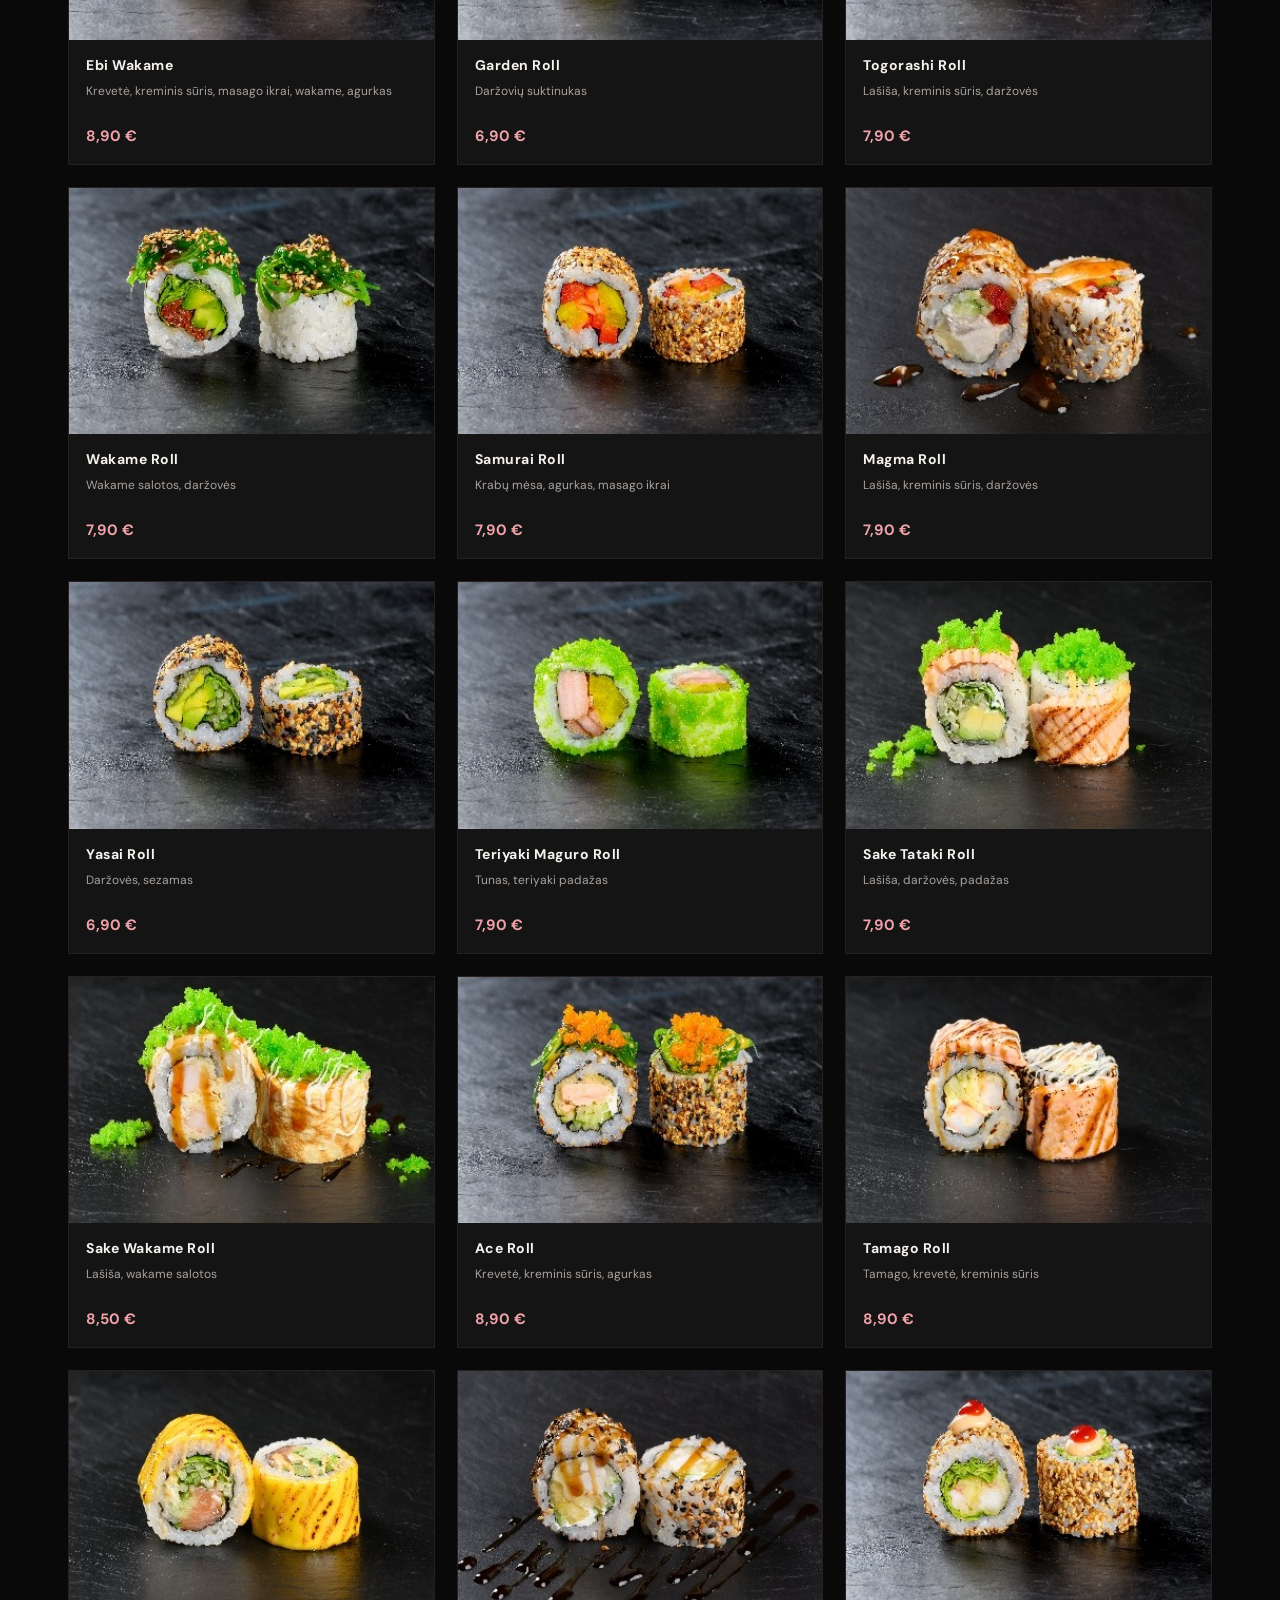
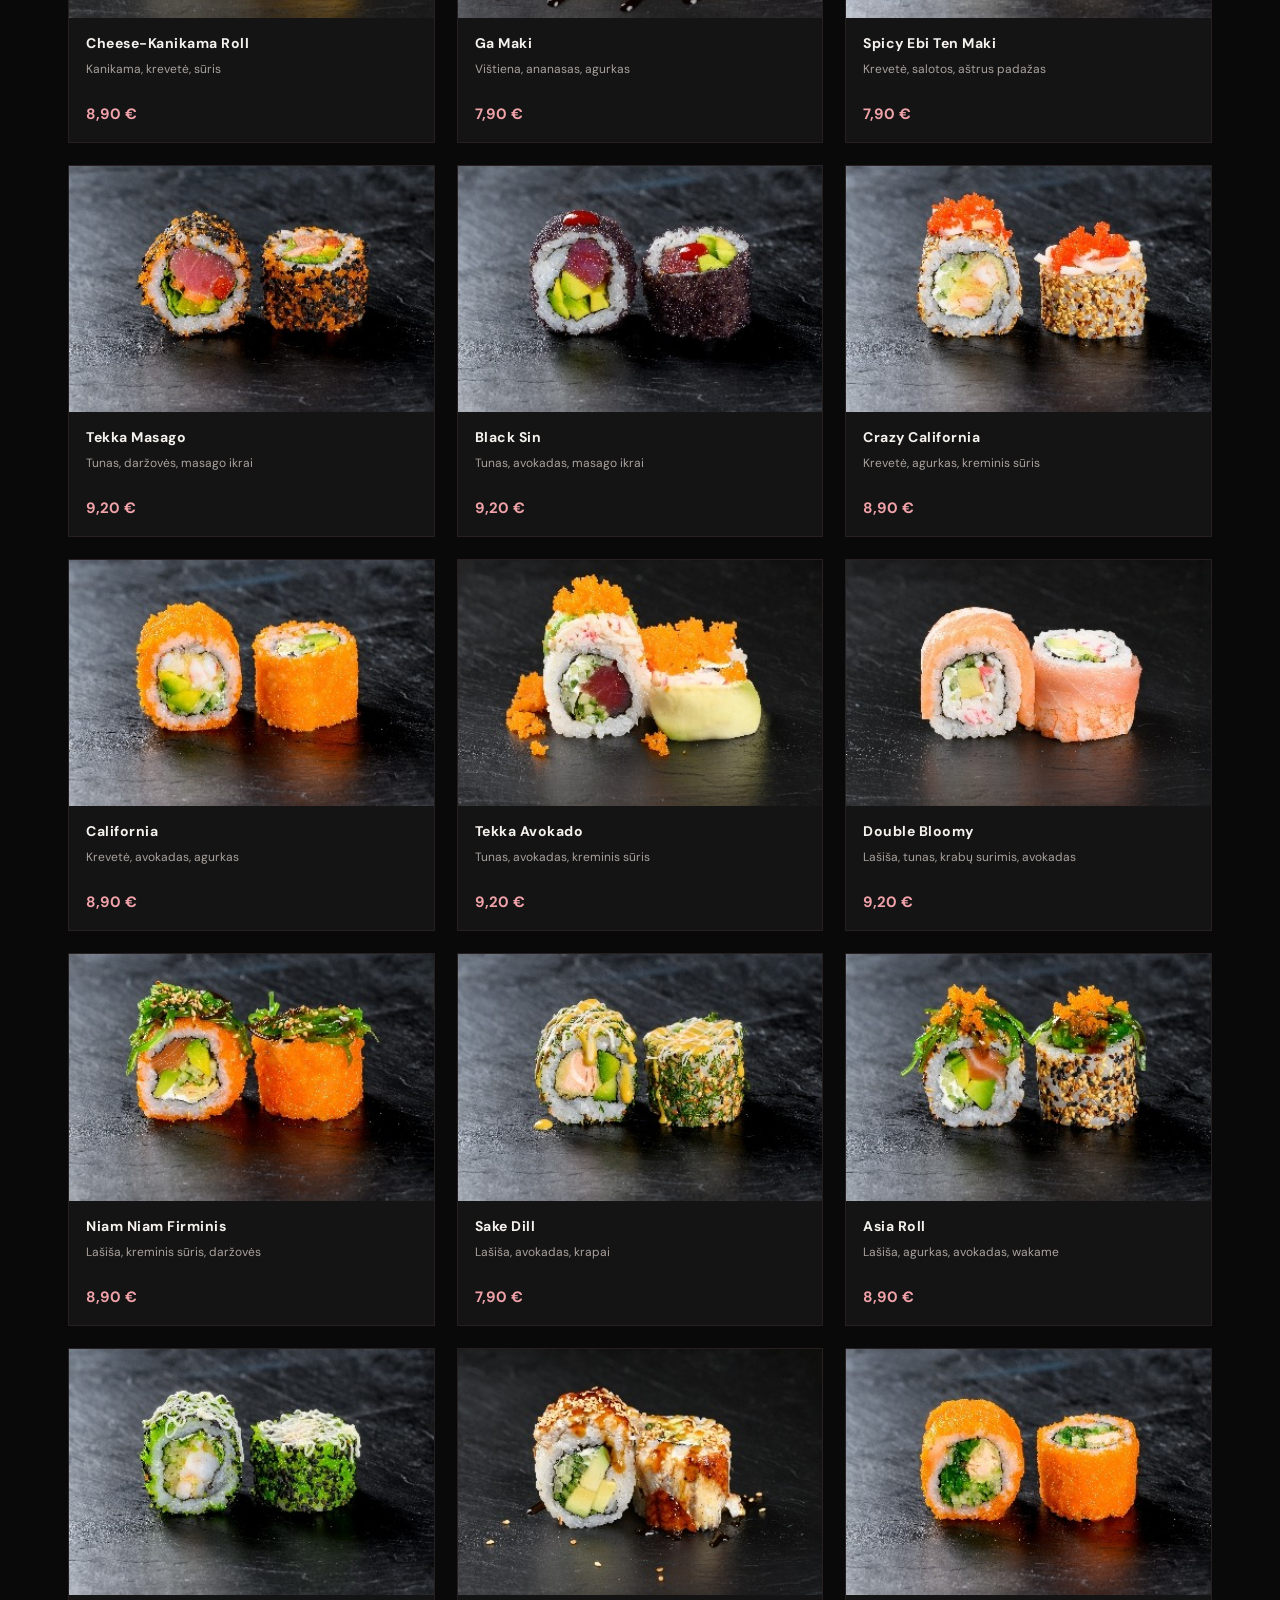
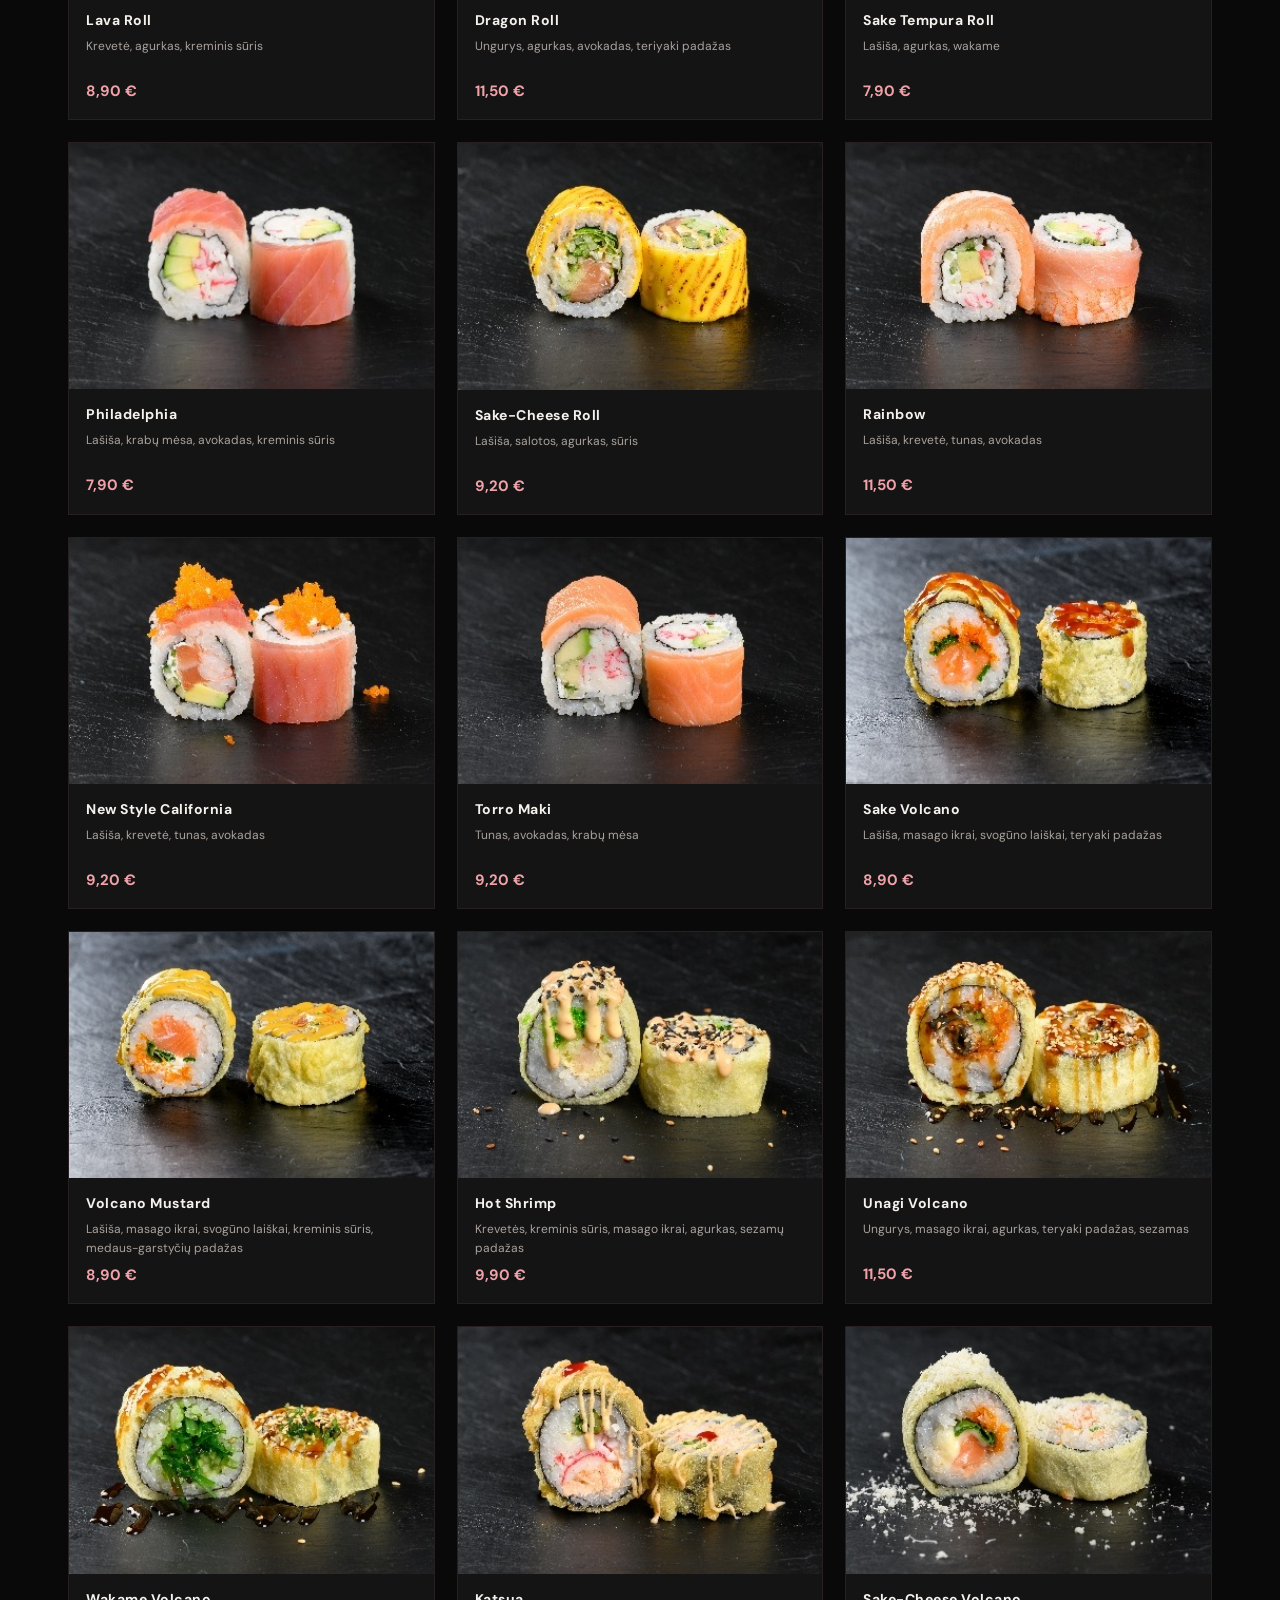
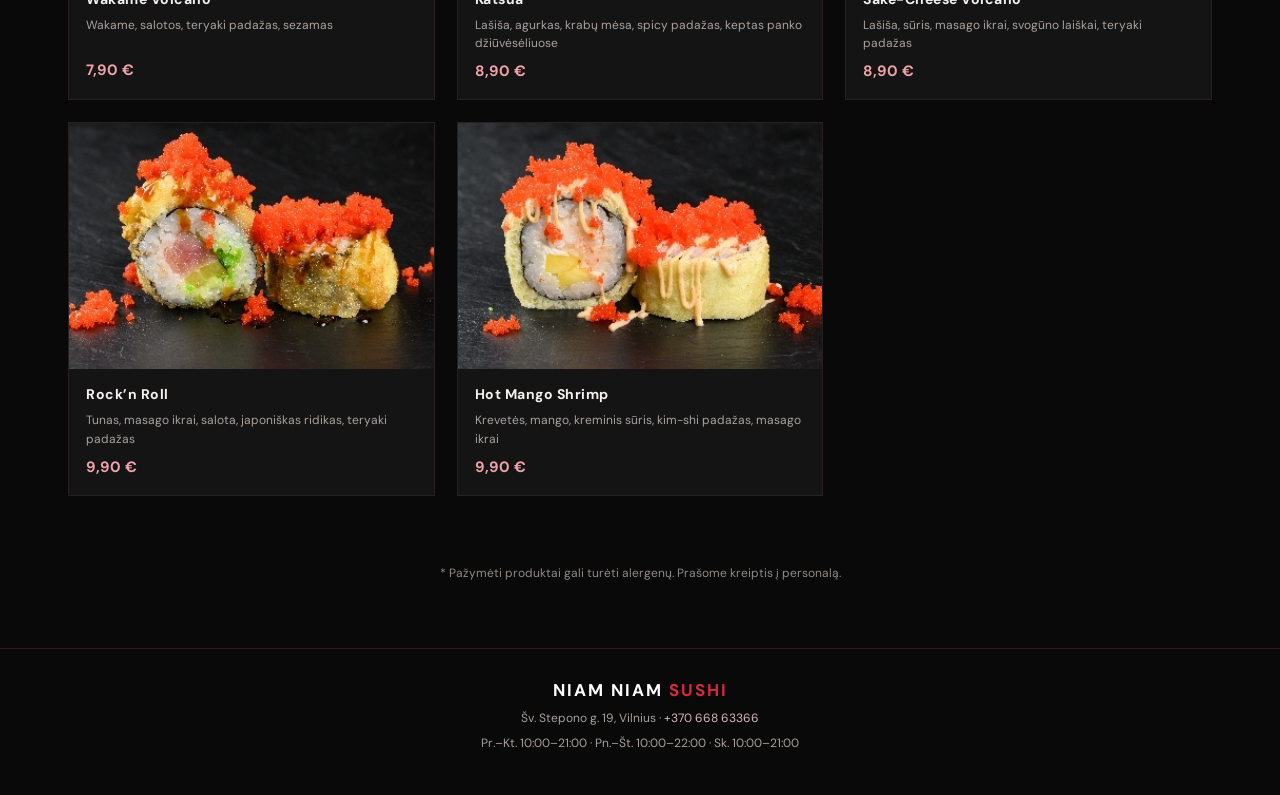
==== commit 0d1c11f5: "Add category navigation and new dishes to menu" ====
--- a/menu.html
+++ b/menu.html
@@ -1,7 +1,23 @@
 <!doctype html><html lang="lt"><head><meta charset="utf-8"><meta name="viewport" content="width=device-width,initial-scale=1"><meta name="description" content="Niam Niam Sushi meniu – suši, nigiri, gunkan, sashimi ir kiti patiekalai Vilniuje."><title>Meniu | Niam Niam Sushi</title><link rel="stylesheet" href="menu.css"></head><body>
 <header class="site-header"><a class="brand" href="index.html">NIAM NIAM <b>SUSHI</b></a><nav><a href="index.html">Pagrindinis</a><a class="active" href="menu.html">Meniu</a><a href="index.html#apie">Apie mus</a><a href="index.html#kontaktai">Kontaktai</a></nav><a class="call" href="tel:+37066863366">Skambinti</a></header>
 <main><section class="menu-hero"><p class="eyebrow">NIAM NIAM SUSHI · VILNIUS</p><h1>Mūsų <em>meniu</em></h1><p>Švieži skoniai, kruopščiai parinkti ingredientai.</p></section>
-<div class="category-nav"><a href="#sriubos">Sriubos</a><a href="#uzkandziai">Užkandžiai ir salotos</a><a href="#vaikams-desertai">Vaikiški patiekalai ir desertai</a><a href="#nigiri">Nigirizushi</a><a href="#gunkan">Gunkan</a><a href="#sashimi">Sashimi</a><a href="#hosomaki">Hosomaki</a><a href="#uramaki">Uramaki</a></div><section class="menu-section" id="sriubos"><div class="section-heading"><span></span><h2>Sriubos</h2><span></span></div><div class="dish-grid"><article class="dish"><img src="images/odong.jpg" alt="ODONG" loading="lazy"><div class="dish-info"><h3>ODONG</h3><p>Odong makaronai, lašiša, sojų daigai, shiitake grybai</p><strong>4,50 €</strong></div></article><article class="dish"><img src="images/miso-shiru.jpg" alt="MISO SHIRU" loading="lazy"><div class="dish-info"><h3>MISO SHIRU</h3><p>Miso sultinys, tofu sūris, japoniškas ridikas</p><strong>2,60 €</strong></div></article><article class="dish"><img src="images/sake-no-miso.jpg" alt="SAKE NO MISO SHIRU" loading="lazy"><div class="dish-info"><h3>SAKE NO MISO SHIRU</h3><p>Ryžiai, lašiša, nori lapai, sezamas, svogūnų laiškai</p><strong>4,50 €</strong></div></article><article class="dish"><img src="images/ebi-shiru.jpg" alt="EBI SHIRU" loading="lazy"><div class="dish-info"><h3>EBI SHIRU</h3><p>Krevetės, japoniškas ridikas, wakame, stikliniai makaronai</p><strong>5,00 €</strong></div></article></div></section><section class="menu-section" id="uzkandziai"><div class="section-heading"><span></span><h2>Užkandžiai ir salotos</h2><span></span></div><div class="dish-grid"><article class="dish"><img src="images/spring-rolls.jpg" alt="4SPRING ROLLS" loading="lazy"><div class="dish-info"><h3>4SPRING ROLLS</h3><p>Spring rolls su daržovėmis</p><strong>3,50 €</strong></div></article><article class="dish"><img src="images/salmon-skewers.jpg" alt="LAŠIŠOS IEŠMELIAI" loading="lazy"><div class="dish-info"><h3>LAŠIŠOS IEŠMELIAI</h3><p>Lašišos iešmeliai su wakame salotomis</p><strong>6,20 €</strong></div></article><article class="dish"><img src="images/fried-dumplings.jpg" alt="GRUZDINTI KOLDŪNAI" loading="lazy"><div class="dish-info"><h3>GRUZDINTI KOLDŪNAI</h3><p>Gruzdinti koldūnai su daržovėmis</p><strong>3,50 €</strong></div></article></div></section><section class="menu-section" id="vaikams-desertai"><div class="section-heading"><span></span><h2>Vaikiški patiekalai ir desertai</h2><span></span></div><div class="dish-grid"><article class="dish"><img src="images/banana-roll.jpg" alt="BANANA ROLL 8 vnt." loading="lazy"><div class="dish-info"><h3>BANANA ROLL 8 vnt.</h3><p>Keptas bananas, kokoso drožlės, aviečių padažas</p><strong>5,90 €</strong></div></article><article class="dish"><img src="images/fried-banana.jpg" alt="KEPTAS BANANAS" loading="lazy"><div class="dish-info"><h3>KEPTAS BANANAS</h3><p>Keptas bananas su skirtingais padažais, riešutai</p><strong>5,90 €</strong></div></article><article class="dish"><img src="images/kids-philadelphia.jpg" alt="KIDS PHILADELPHIA 8 vnt." loading="lazy"><div class="dish-info"><h3>KIDS PHILADELPHIA 8 vnt.</h3><p>Krabų mėsa, agurkas, sezamas</p><strong>5,90 €</strong></div></article></div></section><section class="menu-section" id="nigiri"><div class="section-heading"><span></span><h2>Nigirizushi</h2><span></span></div><div class="dish-grid"><article class="dish"><img src="images/maguro-nigiri.jpg" alt="MAGURO NIGIRI 1 vnt." loading="lazy"><div class="dish-info"><h3>MAGURO NIGIRI 1 vnt.</h3><p>Tunas, wasabi</p><strong>3,90 €</strong></div></article><article class="dish"><img src="images/unagi-nigiri.jpg" alt="UNAGI NIGIRI 1 vnt." loading="lazy"><div class="dish-info"><h3>UNAGI NIGIRI 1 vnt.</h3><p>Ungurys, sezamas, padažas</p><strong>3,90 €</strong></div></article><article class="dish"><img src="images/sake-nigiri.jpg" alt="SAKE NIGIRI 1 vnt." loading="lazy"><div class="dish-info"><h3>SAKE NIGIRI 1 vnt.</h3><p>Lašiša</p><strong>3,20 €</strong></div></article><article class="dish"><img src="images/spicy-sake-nigiri.jpg" alt="SPICY SAKE NIGIRI 1 vnt." loading="lazy"><div class="dish-info"><h3>SPICY SAKE NIGIRI 1 vnt.</h3><p>Aštri lašiša, marinuota</p><strong>3,20 €</strong></div></article><article class="dish"><img src="images/tamago-nigiri.jpg" alt="TAMAGO NIGIRI 1 vnt." loading="lazy"><div class="dish-info"><h3>TAMAGO NIGIRI 1 vnt.</h3><p>Saldus japoniškas omletas</p><strong>2,90 €</strong></div></article><article class="dish"><img src="images/ebi-nigiri.jpg" alt="EBI NIGIRI 1 vnt." loading="lazy"><div class="dish-info"><h3>EBI NIGIRI 1 vnt.</h3><p>Krevetė</p><strong>3,90 €</strong></div></article></div></section><section class="menu-section" id="gunkan"><div class="section-heading"><span></span><h2>Gunkan</h2><span></span></div><div class="dish-grid"><article class="dish"><img src="images/spicy-maguro-gunkan.jpg" alt="SPICY MAGURO GUNKAN" loading="lazy"><div class="dish-info"><h3>SPICY MAGURO GUNKAN</h3><p>Aštrus tunas</p><strong>3,90 €</strong></div></article><article class="dish"><img src="images/spicy-sake-gunkan.jpg" alt="SPICY SAKE GUNKAN" loading="lazy"><div class="dish-info"><h3>SPICY SAKE GUNKAN</h3><p>Aštri lašiša</p><strong>3,50 €</strong></div></article><article class="dish"><img src="images/tobiko-gunkan.jpg" alt="TOBIKO GUNKAN" loading="lazy"><div class="dish-info"><h3>TOBIKO GUNKAN</h3><p>Orange</p><strong>3,20 €</strong></div></article><article class="dish"><img src="images/ikura-gunkan.jpg" alt="IKURA GUNKAN" loading="lazy"><div class="dish-info"><h3>IKURA GUNKAN</h3><p>Lašišų ikrai</p><strong>4,50 €</strong></div></article><article class="dish"><img src="images/wakame-gunkan.jpg" alt="WAKAME GUNKAN" loading="lazy"><div class="dish-info"><h3>WAKAME GUNKAN</h3><p>Wakame salotos</p><strong>2,90 €</strong></div></article></div></section><section class="menu-section" id="sashimi"><div class="section-heading"><span></span><h2>Sashimi</h2><span></span></div><div class="dish-grid"><article class="dish"><img src="images/ebi-sashimi.jpg" alt="EBI SASHIMI" loading="lazy"><div class="dish-info"><h3>EBI SASHIMI</h3><p>Ebi krevetė, agurkas, citrina, sezamas, ridikas</p><strong>7,50 €</strong></div></article><article class="dish"><img src="images/sake-sashimi.jpg" alt="SAKE SAHIMI" loading="lazy"><div class="dish-info"><h3>SAKE SAHIMI</h3><p>Lašiša, agurkas, citrina, sezamas, ridikas</p><strong>7,50 €</strong></div></article><article class="dish"><img src="images/unagi-sashimi.jpg" alt="UNAGI SAHIMI" loading="lazy"><div class="dish-info"><h3>UNAGI SAHIMI</h3><p>Ungurys, agurkas, citrina, sezamas, ridikas</p><strong>8,50 €</strong></div></article><article class="dish"><img src="images/maguro-sashimi.jpg" alt="MAGURO SAHIMI" loading="lazy"><div class="dish-info"><h3>MAGURO SAHIMI</h3><p>Tunas, agurkas, citrina, ridikas</p><strong>8,50 €</strong></div></article></div></section><section class="menu-section" id="hosomaki"><div class="section-heading"><span></span><h2>Hosomaki</h2><span></span></div><div class="dish-grid"><article class="dish"><img src="images/oshinko-maki.jpg" alt="OSHINKO MAKI" loading="lazy"><div class="dish-info"><h3>OSHINKO MAKI</h3><p>Japoniškas ridikas, vasabi</p><strong>4,00 €</strong></div></article><article class="dish"><img src="images/kappa-maki.jpg" alt="KAPPA MAKI" loading="lazy"><div class="dish-info"><h3>KAPPA MAKI</h3><p>Agurkas, sezamas</p><strong>3,50 €</strong></div></article><article class="dish"><img src="images/sake-kappa-maki.jpg" alt="SAKE KAPPA MAKI" loading="lazy"><div class="dish-info"><h3>SAKE KAPPA MAKI</h3><p>Lašiša, agurkas, sezamas</p><strong>4,70 €</strong></div></article><article class="dish"><img src="images/masago-kappa-maki.jpg" alt="MASAGO-KAPPA MAKI" loading="lazy"><div class="dish-info"><h3>MASAGO-KAPPA MAKI</h3><p>Masago ikrai, agurkas</p><strong>4,00 €</strong></div></article><article class="dish"><img src="images/avocado-maki.jpg" alt="AVOKADO MAKI" loading="lazy"><div class="dish-info"><h3>AVOKADO MAKI</h3><p>Avokadas</p><strong>4,00 €</strong></div></article><article class="dish"><img src="images/sake-mango-maki.jpg" alt="SAKE MANGO MAKI" loading="lazy"><div class="dish-info"><h3>SAKE MANGO MAKI</h3><p>Lašiša, mangas, masago ikrai</p><strong>4,70 €</strong></div></article><article class="dish"><img src="images/kanikama-maki.jpg" alt="KANIKAMA MAKI" loading="lazy"><div class="dish-info"><h3>KANIKAMA MAKI</h3><p>Surimi krabų mėsa, sezamas</p><strong>4,00 €</strong></div></article><article class="dish"><img src="images/tamago-maki.jpg" alt="TAMAGO MAKI" loading="lazy"><div class="dish-info"><h3>TAMAGO MAKI</h3><p>Japoniškas omletas</p><strong>3,50 €</strong></div></article><article class="dish"><img src="images/sake-maki.jpg" alt="SAKE MAKI" loading="lazy"><div class="dish-info"><h3>SAKE MAKI</h3><p>Lašiša</p><strong>3,70 €</strong></div></article><article class="dish"><img src="images/ebi-maki.jpg" alt="EBI MAKI" loading="lazy"><div class="dish-info"><h3>EBI MAKI</h3><p>Krevetė, agurkas</p><strong>4,90 €</strong></div></article><article class="dish"><img src="images/unagi-maki.jpg" alt="UNAGI MAKI" loading="lazy"><div class="dish-info"><h3>UNAGI MAKI</h3><p>Ungurys, sezamas</p><strong>4,90 €</strong></div></article><article class="dish"><img src="images/tekka-maki.jpg" alt="TEKKA MAKI" loading="lazy"><div class="dish-info"><h3>TEKKA MAKI</h3><p>Tunas, wasabi</p><strong>4,50 €</strong></div></article><article class="dish"><img src="images/ninja-maki.jpg" alt="NINJA MAKI" loading="lazy"><div class="dish-info"><h3>NINJA MAKI</h3><p>Saulėje džiovinti pomidorai, avokadas, sezamas</p><strong>5,90 €</strong></div></article><article class="dish"><img src="images/tofu-maki.jpg" alt="TOFU MAKI" loading="lazy"><div class="dish-info"><h3>TOFU MAKI</h3><p>Tofu sūris, salota, sezamas, agurkas, avokadas</p><strong>4,50 €</strong></div></article><article class="dish"><img src="images/kim-bap-maki.jpg" alt="KIM BAP MAKI" loading="lazy"><div class="dish-info"><h3>KIM BAP MAKI</h3><p>Jautienos nugarinė, agurkas, salota, morka, avokadas</p><strong>5,90 €</strong></div></article></div></section><section class="menu-section" id="uramaki">
+<div class="category-nav"><a href="#sriubos">Sriubos</a><a href="#uzkandziai">Užkandžiai ir salotos</a><a href="#vaikams-desertai">Vaikiški patiekalai ir desertai</a><a href="#nigiri">Nigirizushi</a><a href="#gunkan">Gunkan</a><a href="#sashimi">Sashimi</a><a href="#hosomaki">Hosomaki</a><a href="#uramaki">Uramaki</a></div><section class="menu-section" id="sriubos"><div class="section-heading"><span></span><h2>Sriubos</h2><span></span></div><div class="dish-grid"><article class="dish"><img src="images/odong.jpg" alt="ODONG" loading="lazy"><div class="dish-info"><h3>ODONG</h3><p>Odong makaronai, lašiša, sojų daigai, shiitake grybai</p><strong>4,50 €</strong></div></article><article class="dish"><img src="images/miso-shiru.jpg" alt="MISO SHIRU" loading="lazy"><div class="dish-info"><h3>MISO SHIRU</h3><p>Miso sultinys, tofu sūris, japoniškas ridikas</p><strong>2,60 €</strong></div></article><article class="dish"><img src="images/sake-no-miso.jpg" alt="SAKE NO MISO SHIRU" loading="lazy"><div class="dish-info"><h3>SAKE NO MISO SHIRU</h3><p>Ryžiai, lašiša, nori lapai, sezamas, svogūnų laiškai</p><strong>4,50 €</strong></div></article><article class="dish"><img src="images/ebi-shiru.jpg" alt="EBI SHIRU" loading="lazy"><div class="dish-info"><h3>EBI SHIRU</h3><p>Krevetės, japoniškas ridikas, wakame, stikliniai makaronai</p><strong>5,00 €</strong></div></article></div></section><section class="menu-section" id="uzkandziai"><div class="section-heading"><span></span><h2>Užkandžiai ir salotos</h2><span></span></div><div class="dish-grid"><article class="dish"><img src="images/spring-rolls.jpg" alt="4SPRING ROLLS" loading="lazy"><div class="dish-info"><h3>4SPRING ROLLS</h3><p>Spring rolls su daržovėmis</p><strong>3,50 €</strong></div></article><article class="dish"><img src="images/salmon-skewers.jpg" alt="LAŠIŠOS IEŠMELIAI" loading="lazy"><div class="dish-info"><h3>LAŠIŠOS IEŠMELIAI</h3><p>Lašišos iešmeliai su wakame salotomis</p><strong>6,20 €</strong></div></article><article class="dish"><img src="images/fried-dumplings.jpg" alt="GRUZDINTI KOLDŪNAI" loading="lazy"><div class="dish-info"><h3>GRUZDINTI KOLDŪNAI</h3><p>Gruzdinti koldūnai su daržovėmis</p><strong>3,50 €</strong></div></article><article class="dish">
+<img src="images/rinkinys-nr-1.jpg" alt="Rinkinys Nr.1" loading="lazy">
+<div class="dish-info">
+<h3>Rinkinys Nr.1</h3>
+<p>Traškūs vištienos sparneliai, kalmarų žiedai, svogūnų žiedai, kepta duona su česnaku, krabų surimio lazdelės</p>
+<strong>38,00 €</strong>
+</div>
+</article>
+
+<article class="dish">
+<img src="images/rinkinys-nr-2.jpg" alt="Rinkinys Nr.2" loading="lazy">
+<div class="dish-info">
+<h3>Rinkinys Nr.2</h3>
+<p>Kalmarų žiedai, karališkos krevetės, čederio sūrio užkandėlė, mocarelos lazdelės, gardūs sūrio rutuliukai, traškios vištienos juostelės, gyoza koldūnai su krevečių įdaru</p>
+<strong>45,00 €</strong>
+</div>
+</article></div></section><section class="menu-section" id="vaikams-desertai"><div class="section-heading"><span></span><h2>Vaikiški patiekalai ir desertai</h2><span></span></div><div class="dish-grid"><article class="dish"><img src="images/banana-roll.jpg" alt="BANANA ROLL 8 vnt." loading="lazy"><div class="dish-info"><h3>BANANA ROLL 8 vnt.</h3><p>Keptas bananas, kokoso drožlės, aviečių padažas</p><strong>5,90 €</strong></div></article><article class="dish"><img src="images/fried-banana.jpg" alt="KEPTAS BANANAS" loading="lazy"><div class="dish-info"><h3>KEPTAS BANANAS</h3><p>Keptas bananas su skirtingais padažais, riešutai</p><strong>5,90 €</strong></div></article><article class="dish"><img src="images/kids-philadelphia.jpg" alt="KIDS PHILADELPHIA 8 vnt." loading="lazy"><div class="dish-info"><h3>KIDS PHILADELPHIA 8 vnt.</h3><p>Krabų mėsa, agurkas, sezamas</p><strong>5,90 €</strong></div></article></div></section><section class="menu-section" id="nigiri"><div class="section-heading"><span></span><h2>Nigirizushi</h2><span></span></div><div class="dish-grid"><article class="dish"><img src="images/maguro-nigiri.jpg" alt="MAGURO NIGIRI 1 vnt." loading="lazy"><div class="dish-info"><h3>MAGURO NIGIRI 1 vnt.</h3><p>Tunas, wasabi</p><strong>3,90 €</strong></div></article><article class="dish"><img src="images/unagi-nigiri.jpg" alt="UNAGI NIGIRI 1 vnt." loading="lazy"><div class="dish-info"><h3>UNAGI NIGIRI 1 vnt.</h3><p>Ungurys, sezamas, padažas</p><strong>3,90 €</strong></div></article><article class="dish"><img src="images/sake-nigiri.jpg" alt="SAKE NIGIRI 1 vnt." loading="lazy"><div class="dish-info"><h3>SAKE NIGIRI 1 vnt.</h3><p>Lašiša</p><strong>3,20 €</strong></div></article><article class="dish"><img src="images/spicy-sake-nigiri.jpg" alt="SPICY SAKE NIGIRI 1 vnt." loading="lazy"><div class="dish-info"><h3>SPICY SAKE NIGIRI 1 vnt.</h3><p>Aštri lašiša, marinuota</p><strong>3,20 €</strong></div></article><article class="dish"><img src="images/tamago-nigiri.jpg" alt="TAMAGO NIGIRI 1 vnt." loading="lazy"><div class="dish-info"><h3>TAMAGO NIGIRI 1 vnt.</h3><p>Saldus japoniškas omletas</p><strong>2,90 €</strong></div></article><article class="dish"><img src="images/ebi-nigiri.jpg" alt="EBI NIGIRI 1 vnt." loading="lazy"><div class="dish-info"><h3>EBI NIGIRI 1 vnt.</h3><p>Krevetė</p><strong>3,90 €</strong></div></article></div></section><section class="menu-section" id="gunkan"><div class="section-heading"><span></span><h2>Gunkan</h2><span></span></div><div class="dish-grid"><article class="dish"><img src="images/spicy-maguro-gunkan.jpg" alt="SPICY MAGURO GUNKAN" loading="lazy"><div class="dish-info"><h3>SPICY MAGURO GUNKAN</h3><p>Aštrus tunas</p><strong>3,90 €</strong></div></article><article class="dish"><img src="images/spicy-sake-gunkan.jpg" alt="SPICY SAKE GUNKAN" loading="lazy"><div class="dish-info"><h3>SPICY SAKE GUNKAN</h3><p>Aštri lašiša</p><strong>3,50 €</strong></div></article><article class="dish"><img src="images/tobiko-gunkan.jpg" alt="TOBIKO GUNKAN" loading="lazy"><div class="dish-info"><h3>TOBIKO GUNKAN</h3><p>Orange</p><strong>3,20 €</strong></div></article><article class="dish"><img src="images/ikura-gunkan.jpg" alt="IKURA GUNKAN" loading="lazy"><div class="dish-info"><h3>IKURA GUNKAN</h3><p>Lašišų ikrai</p><strong>4,50 €</strong></div></article><article class="dish"><img src="images/wakame-gunkan.jpg" alt="WAKAME GUNKAN" loading="lazy"><div class="dish-info"><h3>WAKAME GUNKAN</h3><p>Wakame salotos</p><strong>2,90 €</strong></div></article></div></section><section class="menu-section" id="sashimi"><div class="section-heading"><span></span><h2>Sashimi</h2><span></span></div><div class="dish-grid"><article class="dish"><img src="images/ebi-sashimi.jpg" alt="EBI SASHIMI" loading="lazy"><div class="dish-info"><h3>EBI SASHIMI</h3><p>Ebi krevetė, agurkas, citrina, sezamas, ridikas</p><strong>7,50 €</strong></div></article><article class="dish"><img src="images/sake-sashimi.jpg" alt="SAKE SAHIMI" loading="lazy"><div class="dish-info"><h3>SAKE SAHIMI</h3><p>Lašiša, agurkas, citrina, sezamas, ridikas</p><strong>7,50 €</strong></div></article><article class="dish"><img src="images/unagi-sashimi.jpg" alt="UNAGI SAHIMI" loading="lazy"><div class="dish-info"><h3>UNAGI SAHIMI</h3><p>Ungurys, agurkas, citrina, sezamas, ridikas</p><strong>8,50 €</strong></div></article><article class="dish"><img src="images/maguro-sashimi.jpg" alt="MAGURO SAHIMI" loading="lazy"><div class="dish-info"><h3>MAGURO SAHIMI</h3><p>Tunas, agurkas, citrina, ridikas</p><strong>8,50 €</strong></div></article></div></section><section class="menu-section" id="hosomaki"><div class="section-heading"><span></span><h2>Hosomaki</h2><span></span></div><div class="dish-grid"><article class="dish"><img src="images/oshinko-maki.jpg" alt="OSHINKO MAKI" loading="lazy"><div class="dish-info"><h3>OSHINKO MAKI</h3><p>Japoniškas ridikas, vasabi</p><strong>4,00 €</strong></div></article><article class="dish"><img src="images/kappa-maki.jpg" alt="KAPPA MAKI" loading="lazy"><div class="dish-info"><h3>KAPPA MAKI</h3><p>Agurkas, sezamas</p><strong>3,50 €</strong></div></article><article class="dish"><img src="images/sake-kappa-maki.jpg" alt="SAKE KAPPA MAKI" loading="lazy"><div class="dish-info"><h3>SAKE KAPPA MAKI</h3><p>Lašiša, agurkas, sezamas</p><strong>4,70 €</strong></div></article><article class="dish"><img src="images/masago-kappa-maki.jpg" alt="MASAGO-KAPPA MAKI" loading="lazy"><div class="dish-info"><h3>MASAGO-KAPPA MAKI</h3><p>Masago ikrai, agurkas</p><strong>4,00 €</strong></div></article><article class="dish"><img src="images/avocado-maki.jpg" alt="AVOKADO MAKI" loading="lazy"><div class="dish-info"><h3>AVOKADO MAKI</h3><p>Avokadas</p><strong>4,00 €</strong></div></article><article class="dish"><img src="images/sake-mango-maki.jpg" alt="SAKE MANGO MAKI" loading="lazy"><div class="dish-info"><h3>SAKE MANGO MAKI</h3><p>Lašiša, mangas, masago ikrai</p><strong>4,70 €</strong></div></article><article class="dish"><img src="images/kanikama-maki.jpg" alt="KANIKAMA MAKI" loading="lazy"><div class="dish-info"><h3>KANIKAMA MAKI</h3><p>Surimi krabų mėsa, sezamas</p><strong>4,00 €</strong></div></article><article class="dish"><img src="images/tamago-maki.jpg" alt="TAMAGO MAKI" loading="lazy"><div class="dish-info"><h3>TAMAGO MAKI</h3><p>Japoniškas omletas</p><strong>3,50 €</strong></div></article><article class="dish"><img src="images/sake-maki.jpg" alt="SAKE MAKI" loading="lazy"><div class="dish-info"><h3>SAKE MAKI</h3><p>Lašiša</p><strong>3,70 €</strong></div></article><article class="dish"><img src="images/ebi-maki.jpg" alt="EBI MAKI" loading="lazy"><div class="dish-info"><h3>EBI MAKI</h3><p>Krevetė, agurkas</p><strong>4,90 €</strong></div></article><article class="dish"><img src="images/unagi-maki.jpg" alt="UNAGI MAKI" loading="lazy"><div class="dish-info"><h3>UNAGI MAKI</h3><p>Ungurys, sezamas</p><strong>4,90 €</strong></div></article><article class="dish"><img src="images/tekka-maki.jpg" alt="TEKKA MAKI" loading="lazy"><div class="dish-info"><h3>TEKKA MAKI</h3><p>Tunas, wasabi</p><strong>4,50 €</strong></div></article><article class="dish"><img src="images/ninja-maki.jpg" alt="NINJA MAKI" loading="lazy"><div class="dish-info"><h3>NINJA MAKI</h3><p>Saulėje džiovinti pomidorai, avokadas, sezamas</p><strong>5,90 €</strong></div></article><article class="dish"><img src="images/tofu-maki.jpg" alt="TOFU MAKI" loading="lazy"><div class="dish-info"><h3>TOFU MAKI</h3><p>Tofu sūris, salota, sezamas, agurkas, avokadas</p><strong>4,50 €</strong></div></article><article class="dish"><img src="images/kim-bap-maki.jpg" alt="KIM BAP MAKI" loading="lazy"><div class="dish-info"><h3>KIM BAP MAKI</h3><p>Jautienos nugarinė, agurkas, salota, morka, avokadas</p><strong>5,90 €</strong></div></article></div></section><section class="menu-section" id="uramaki">
 <div class="section-heading">
 <span></span>
 <h2>Uramaki</h2>
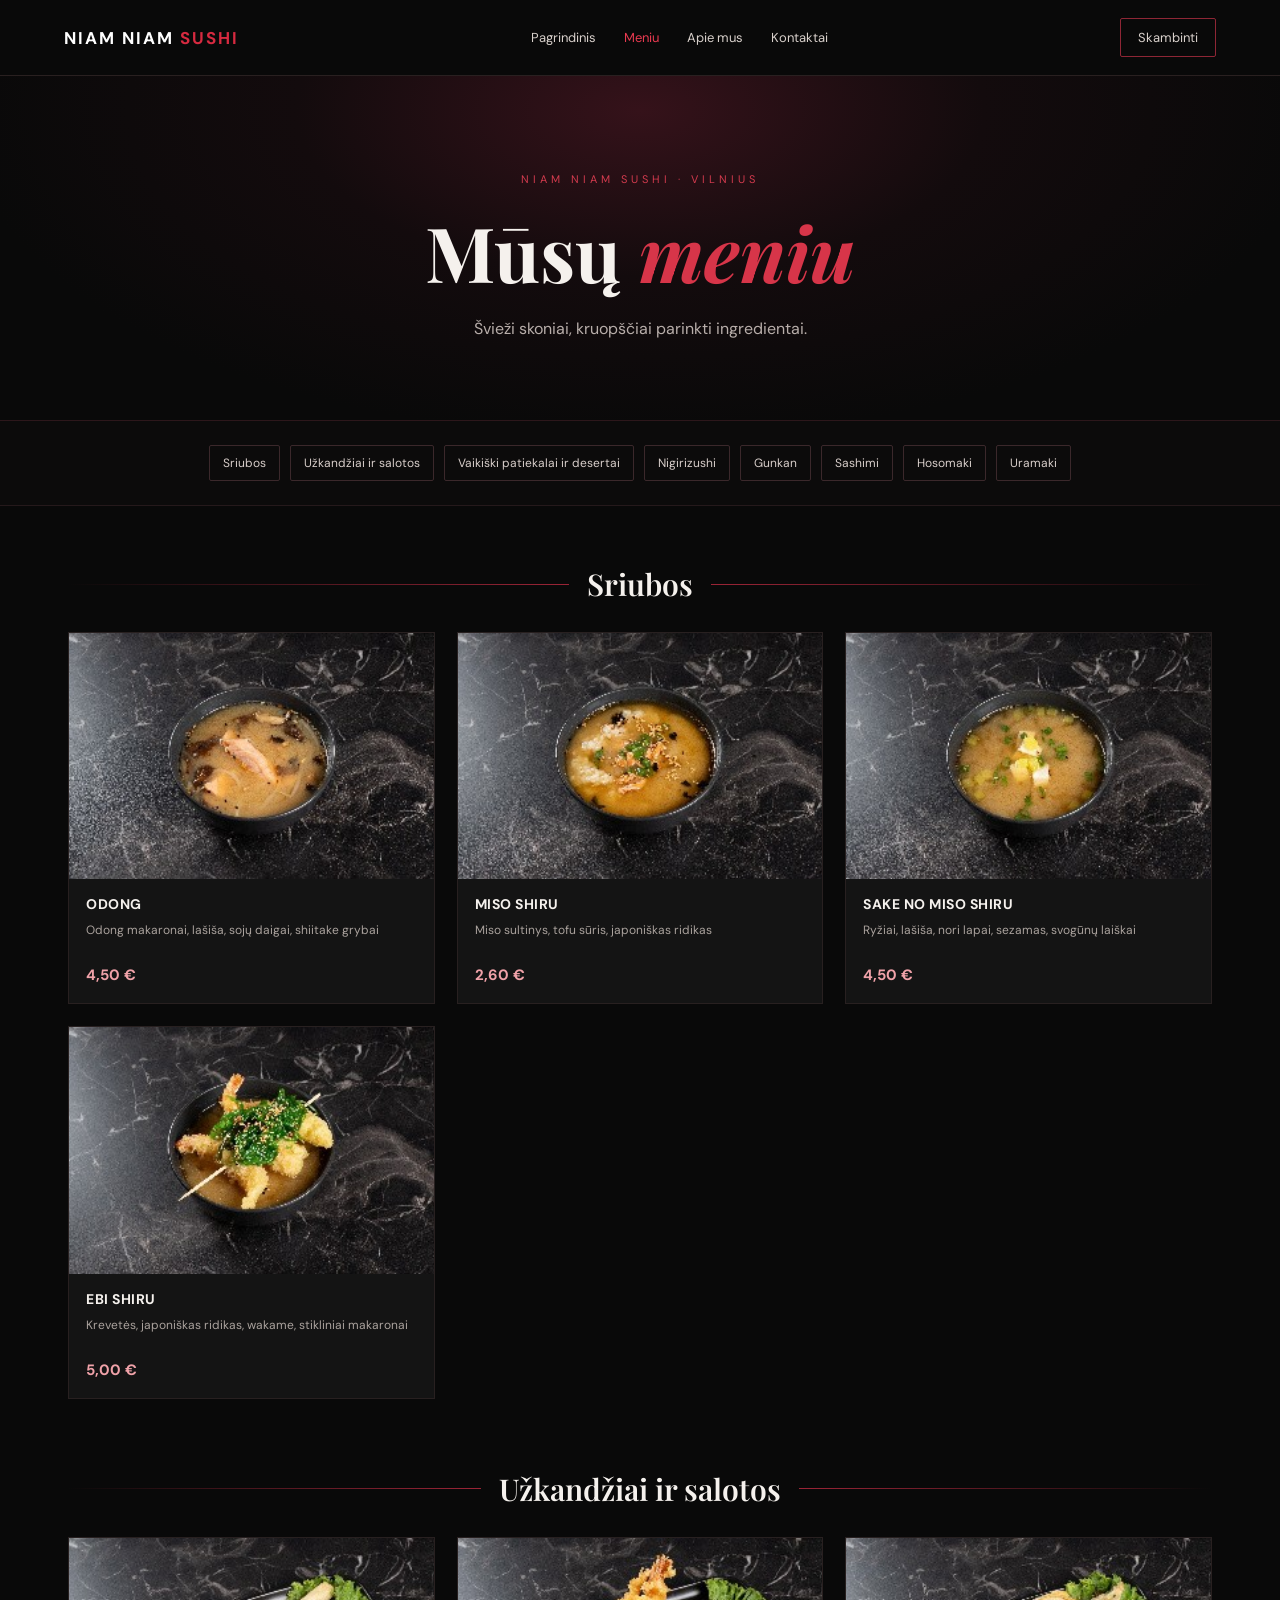
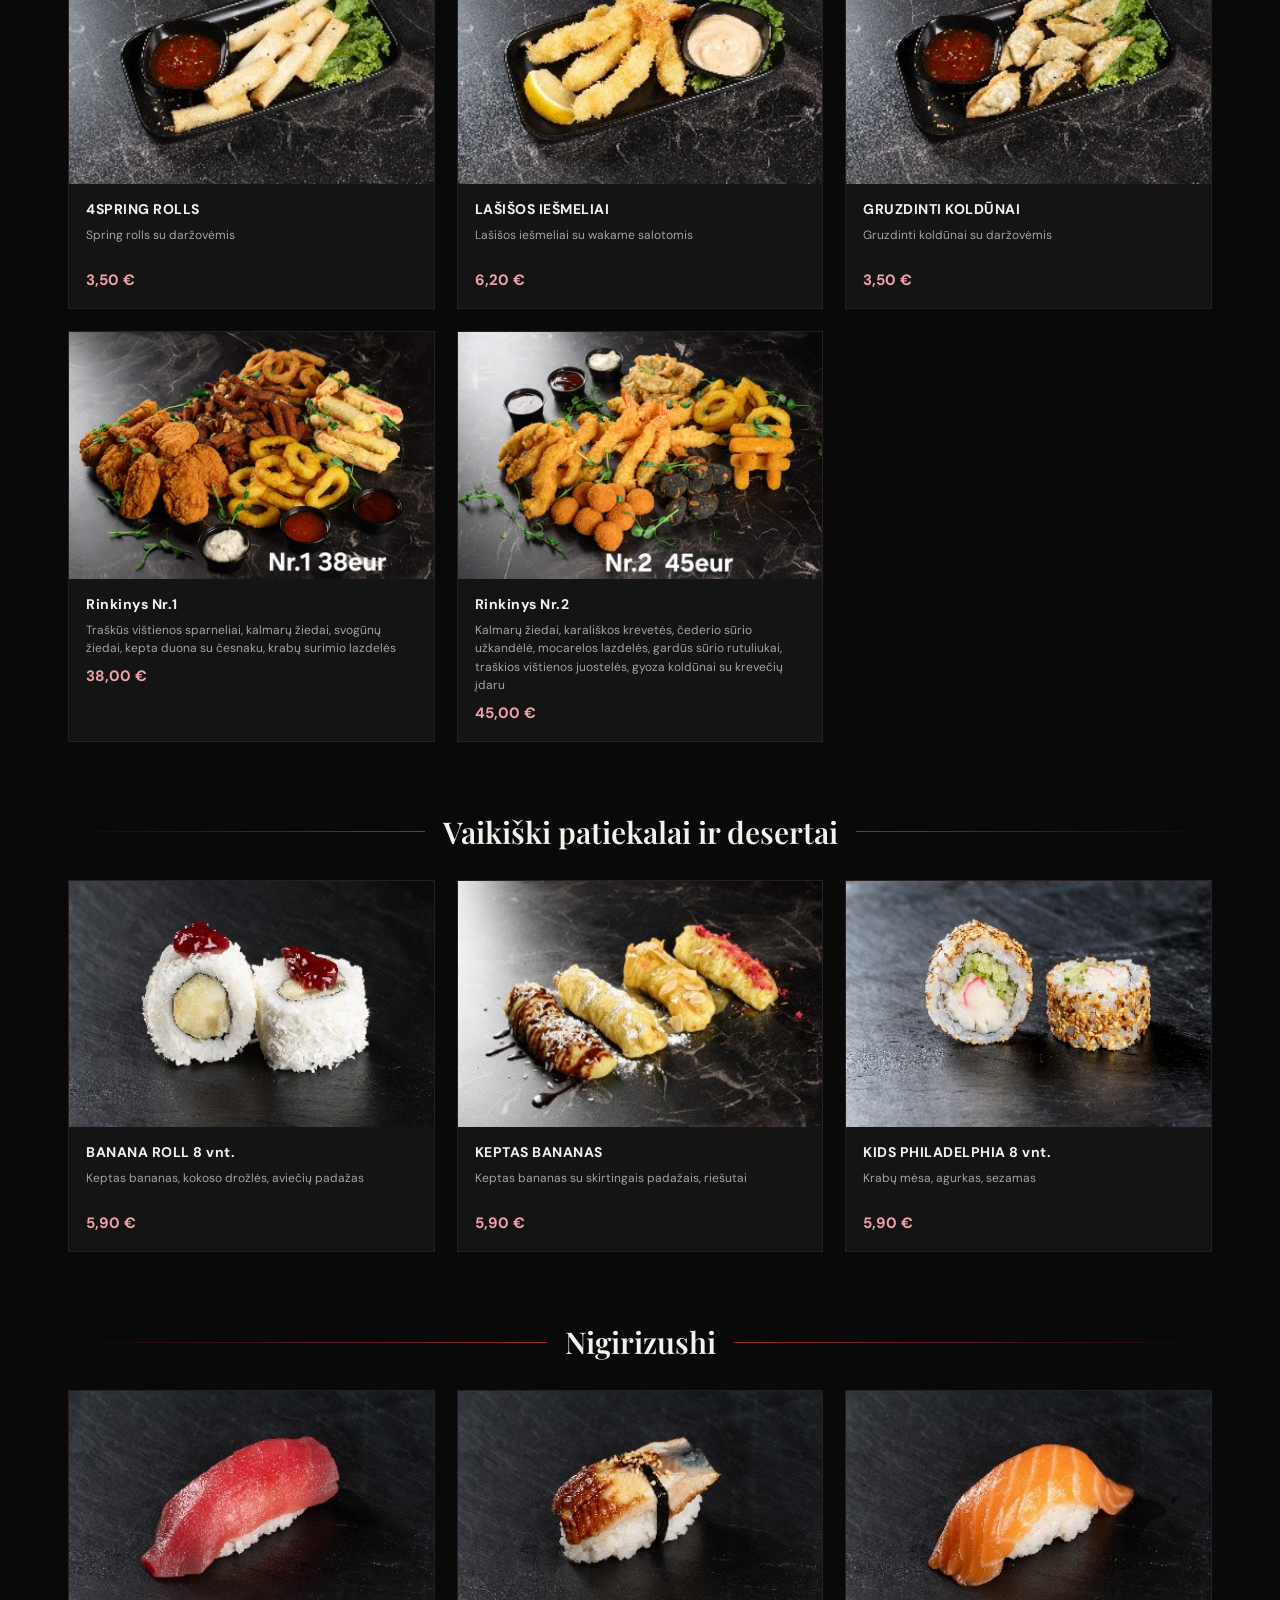
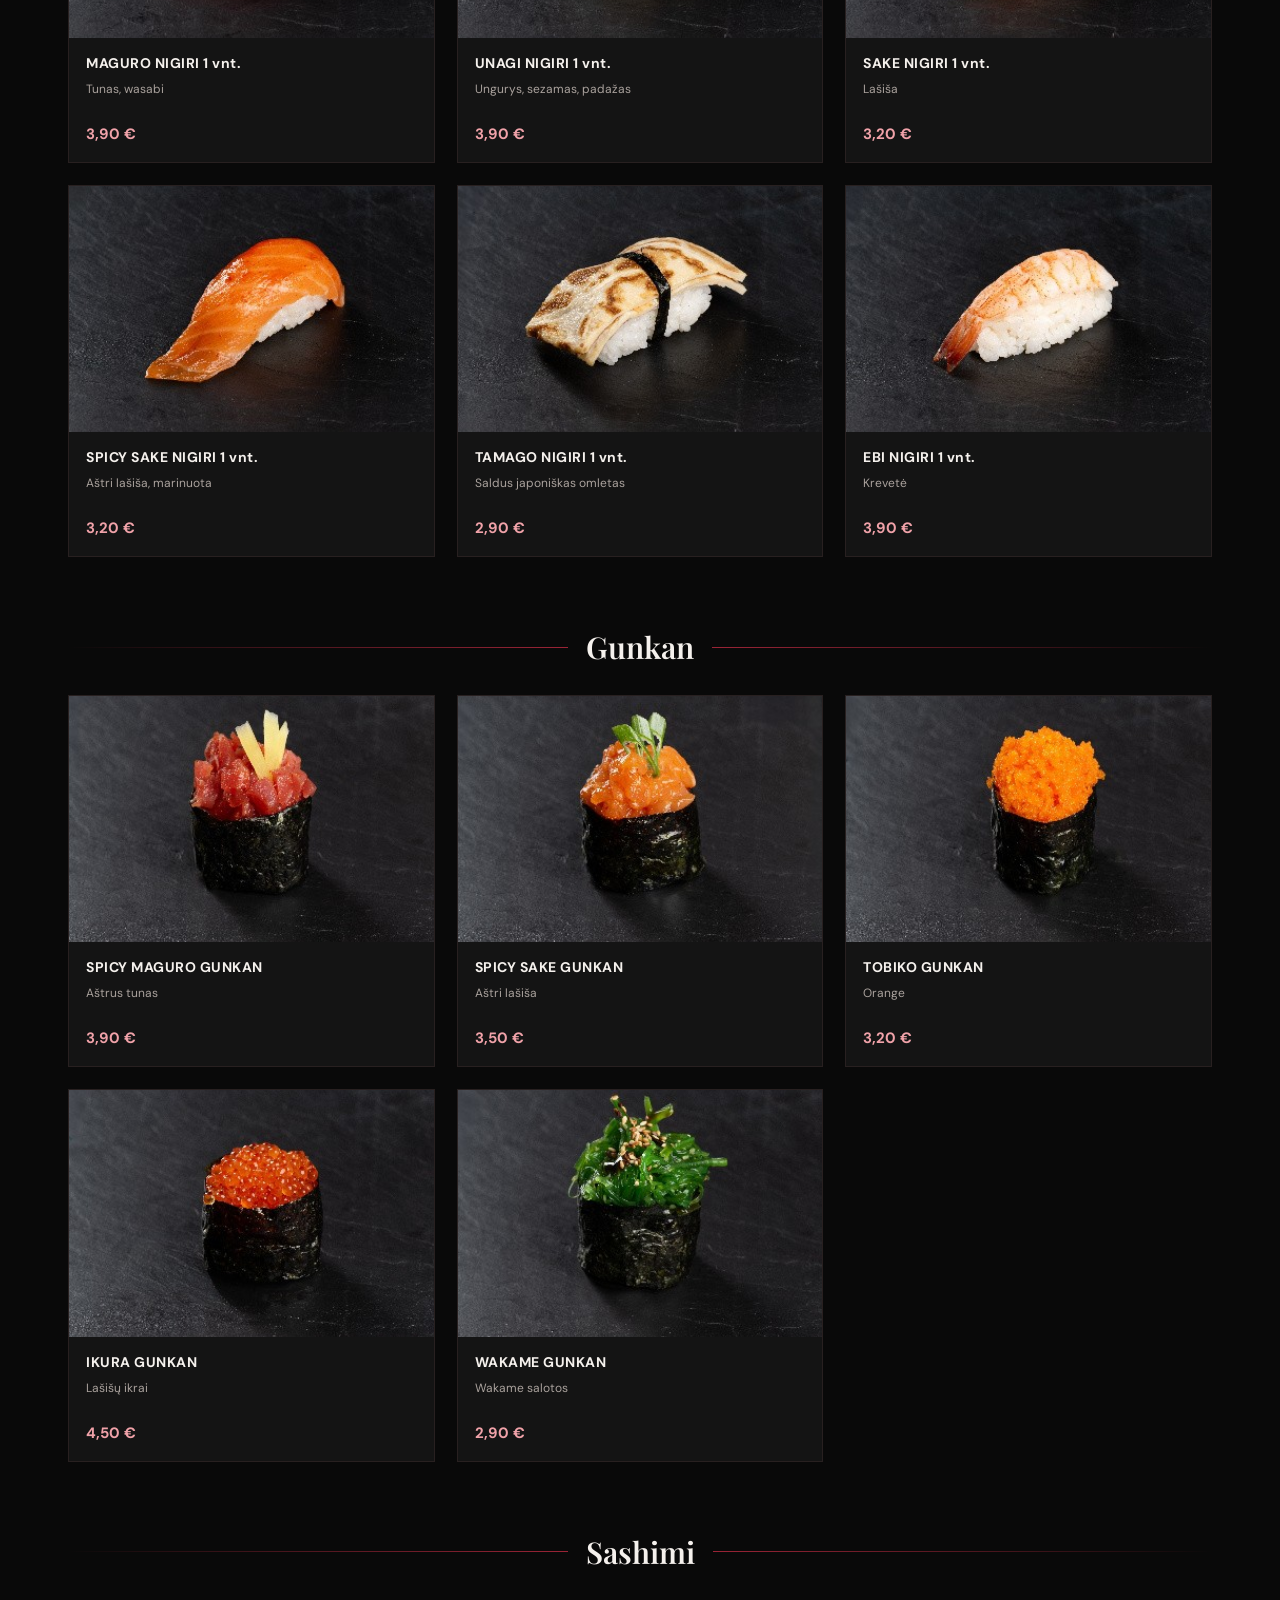
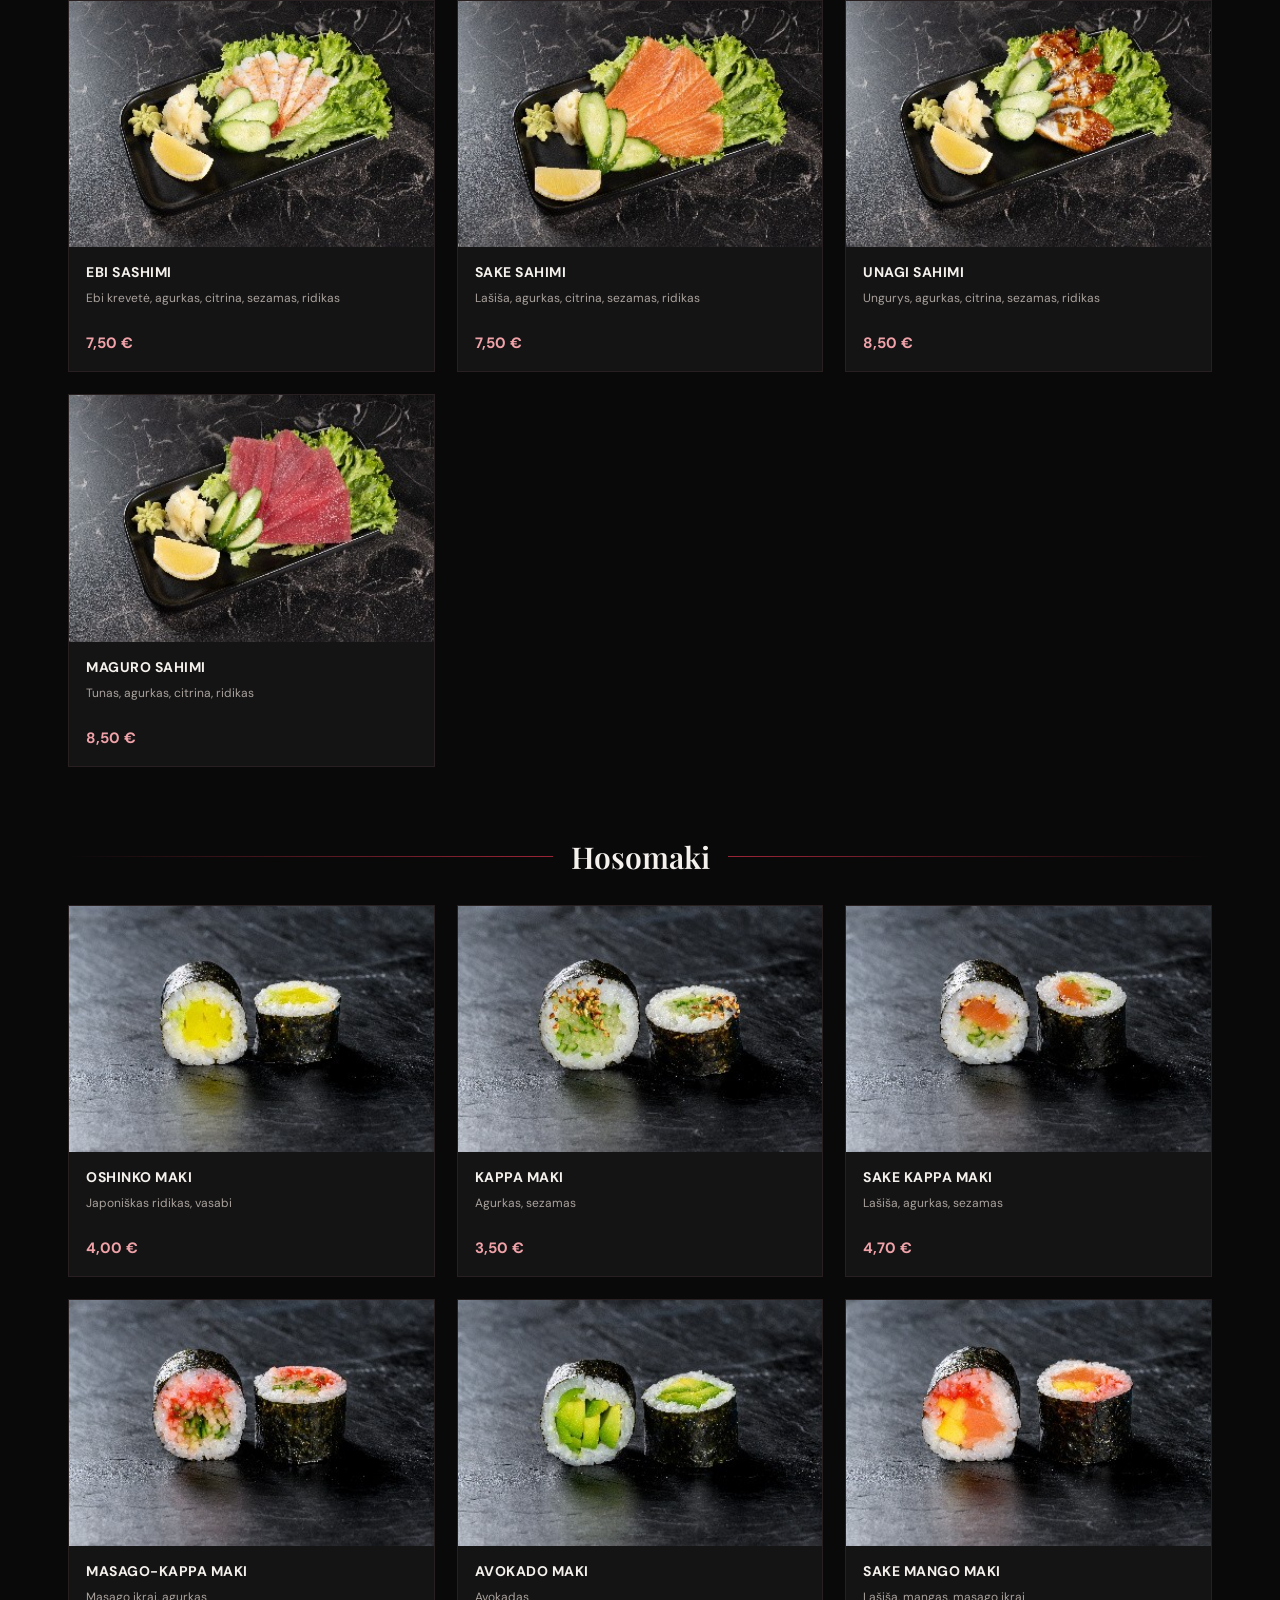
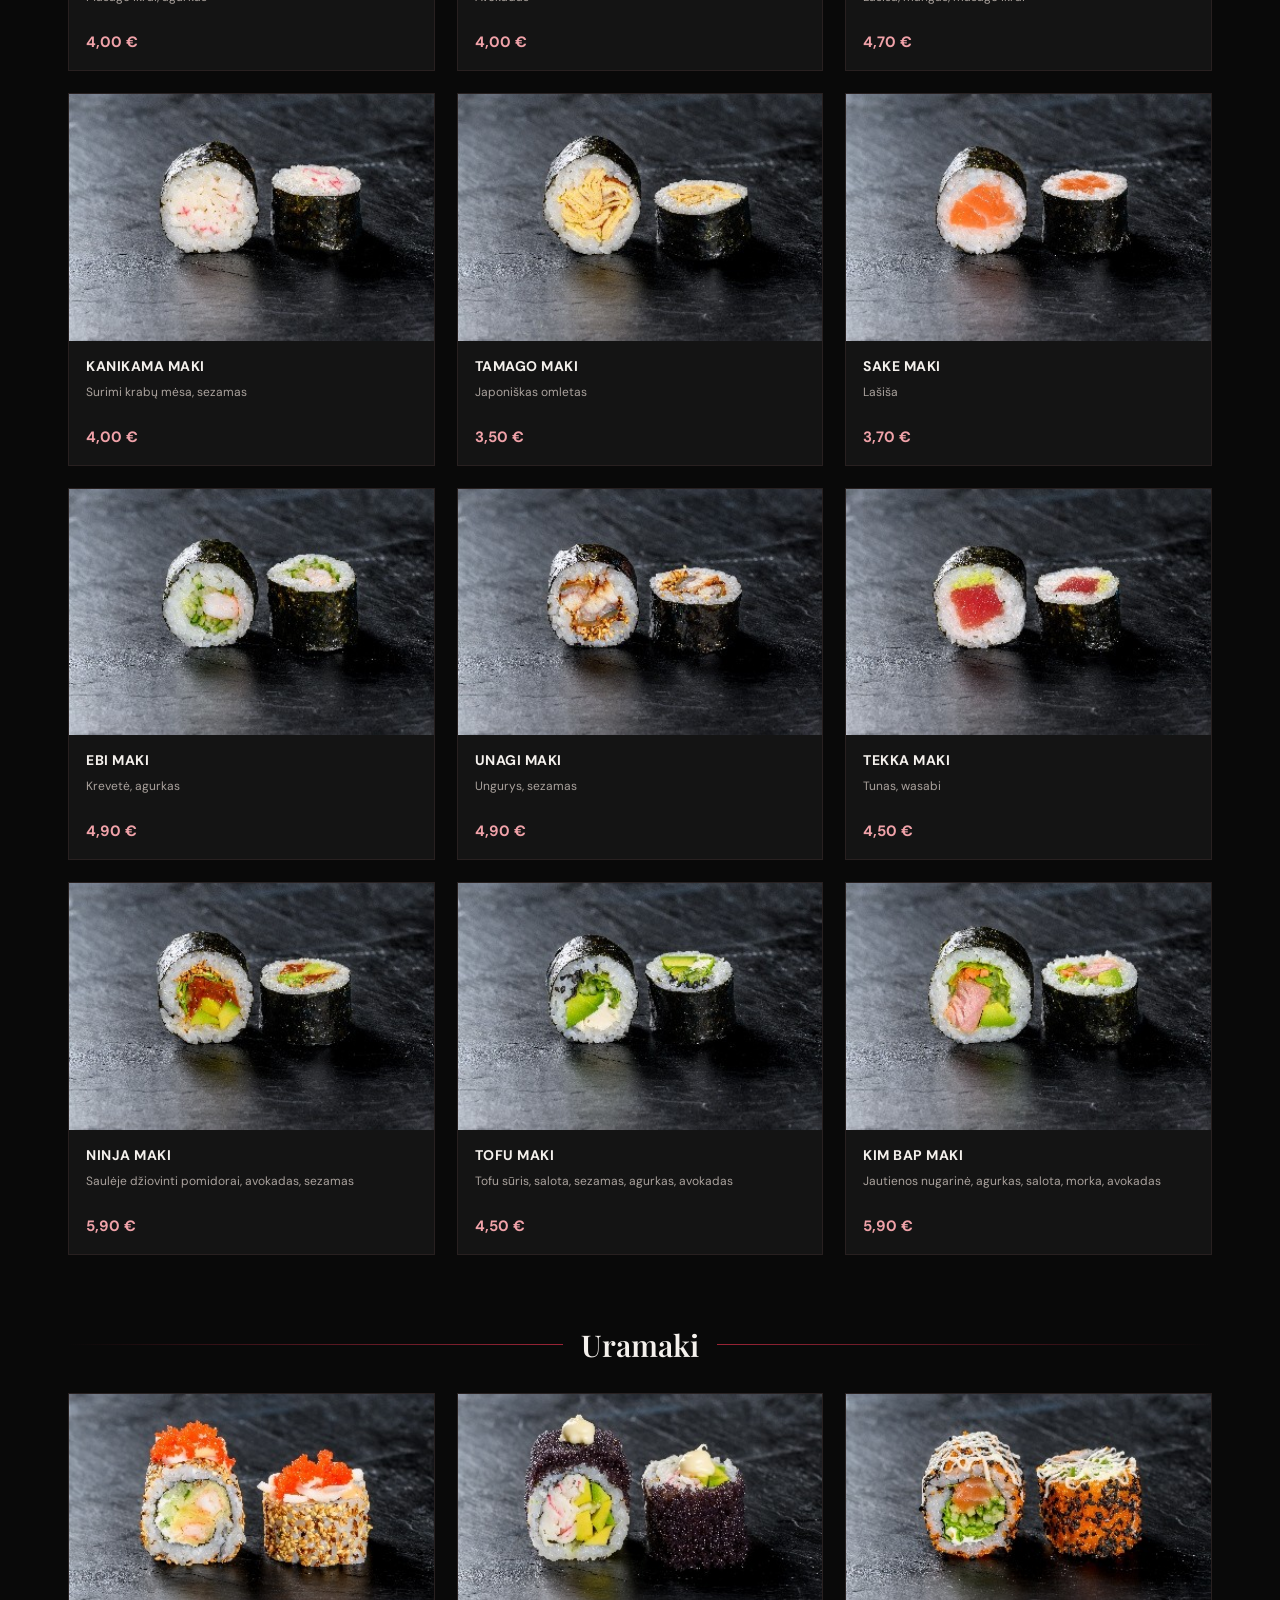
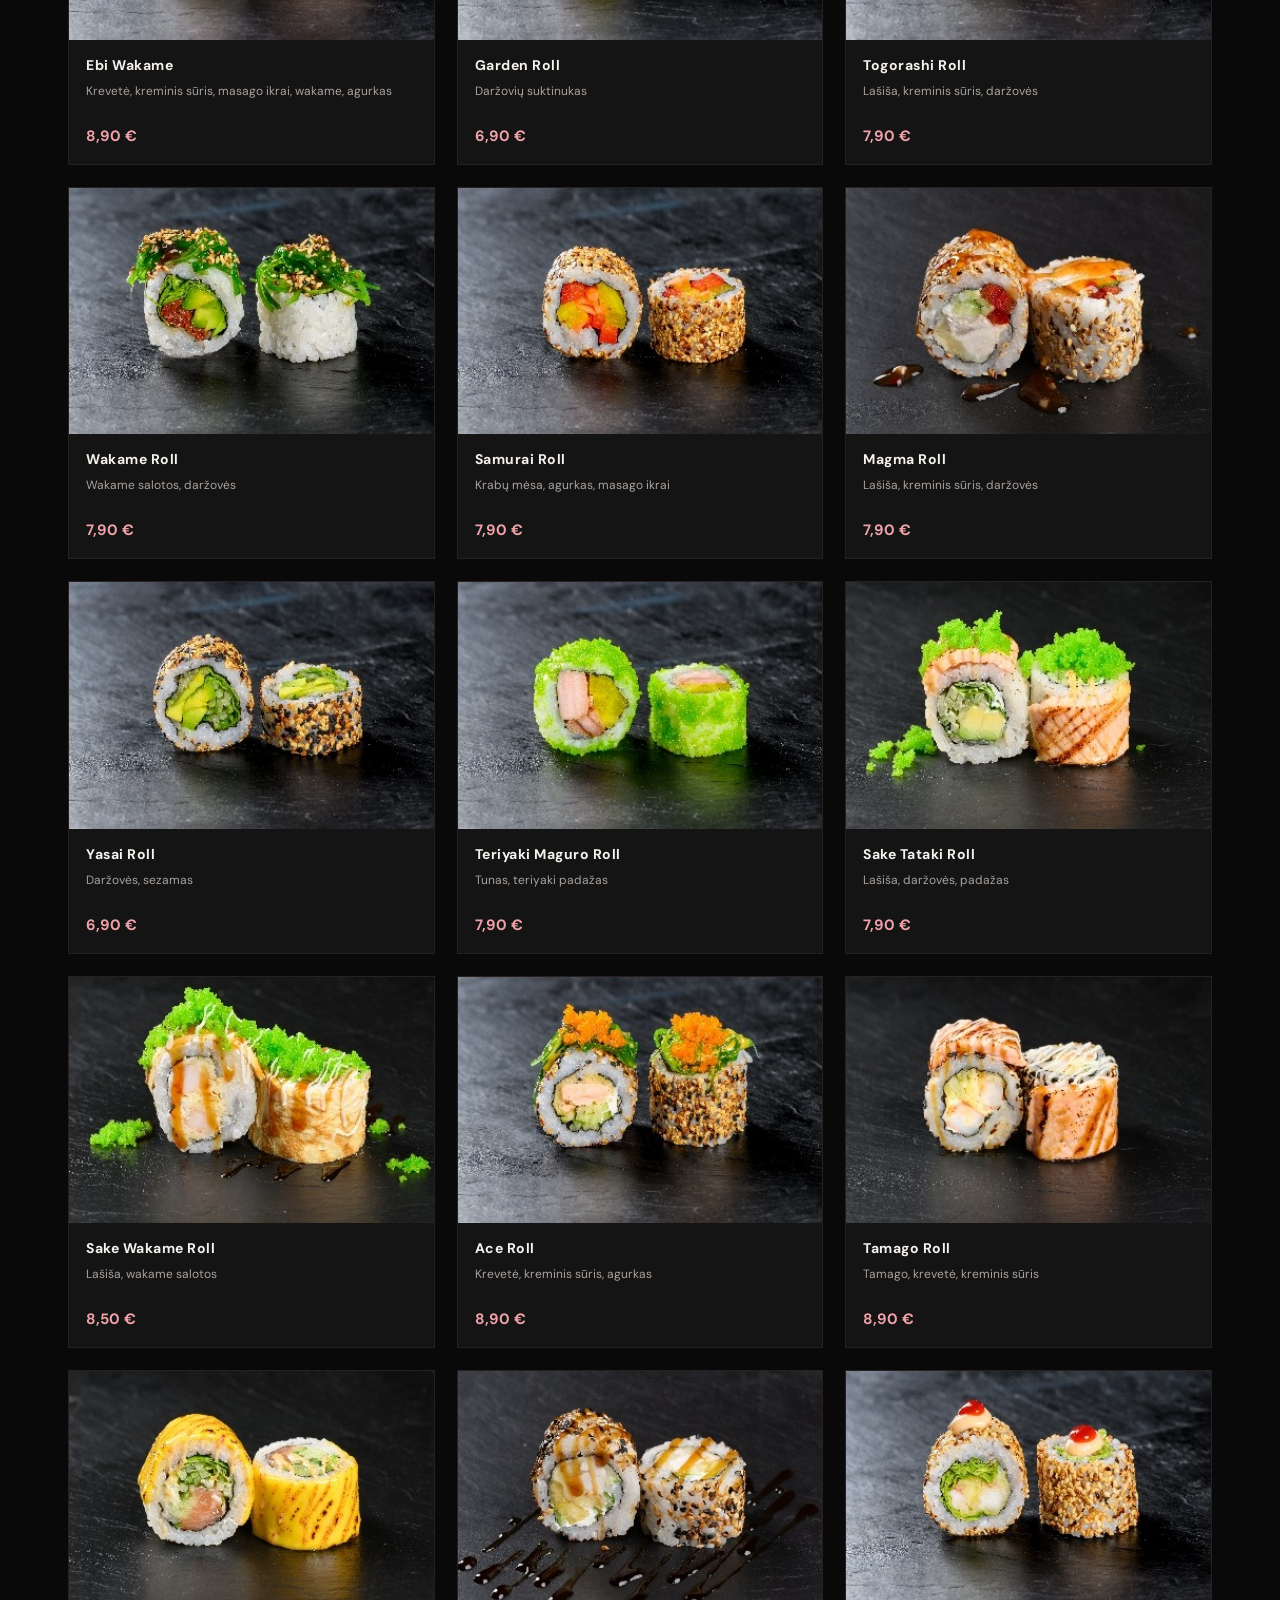
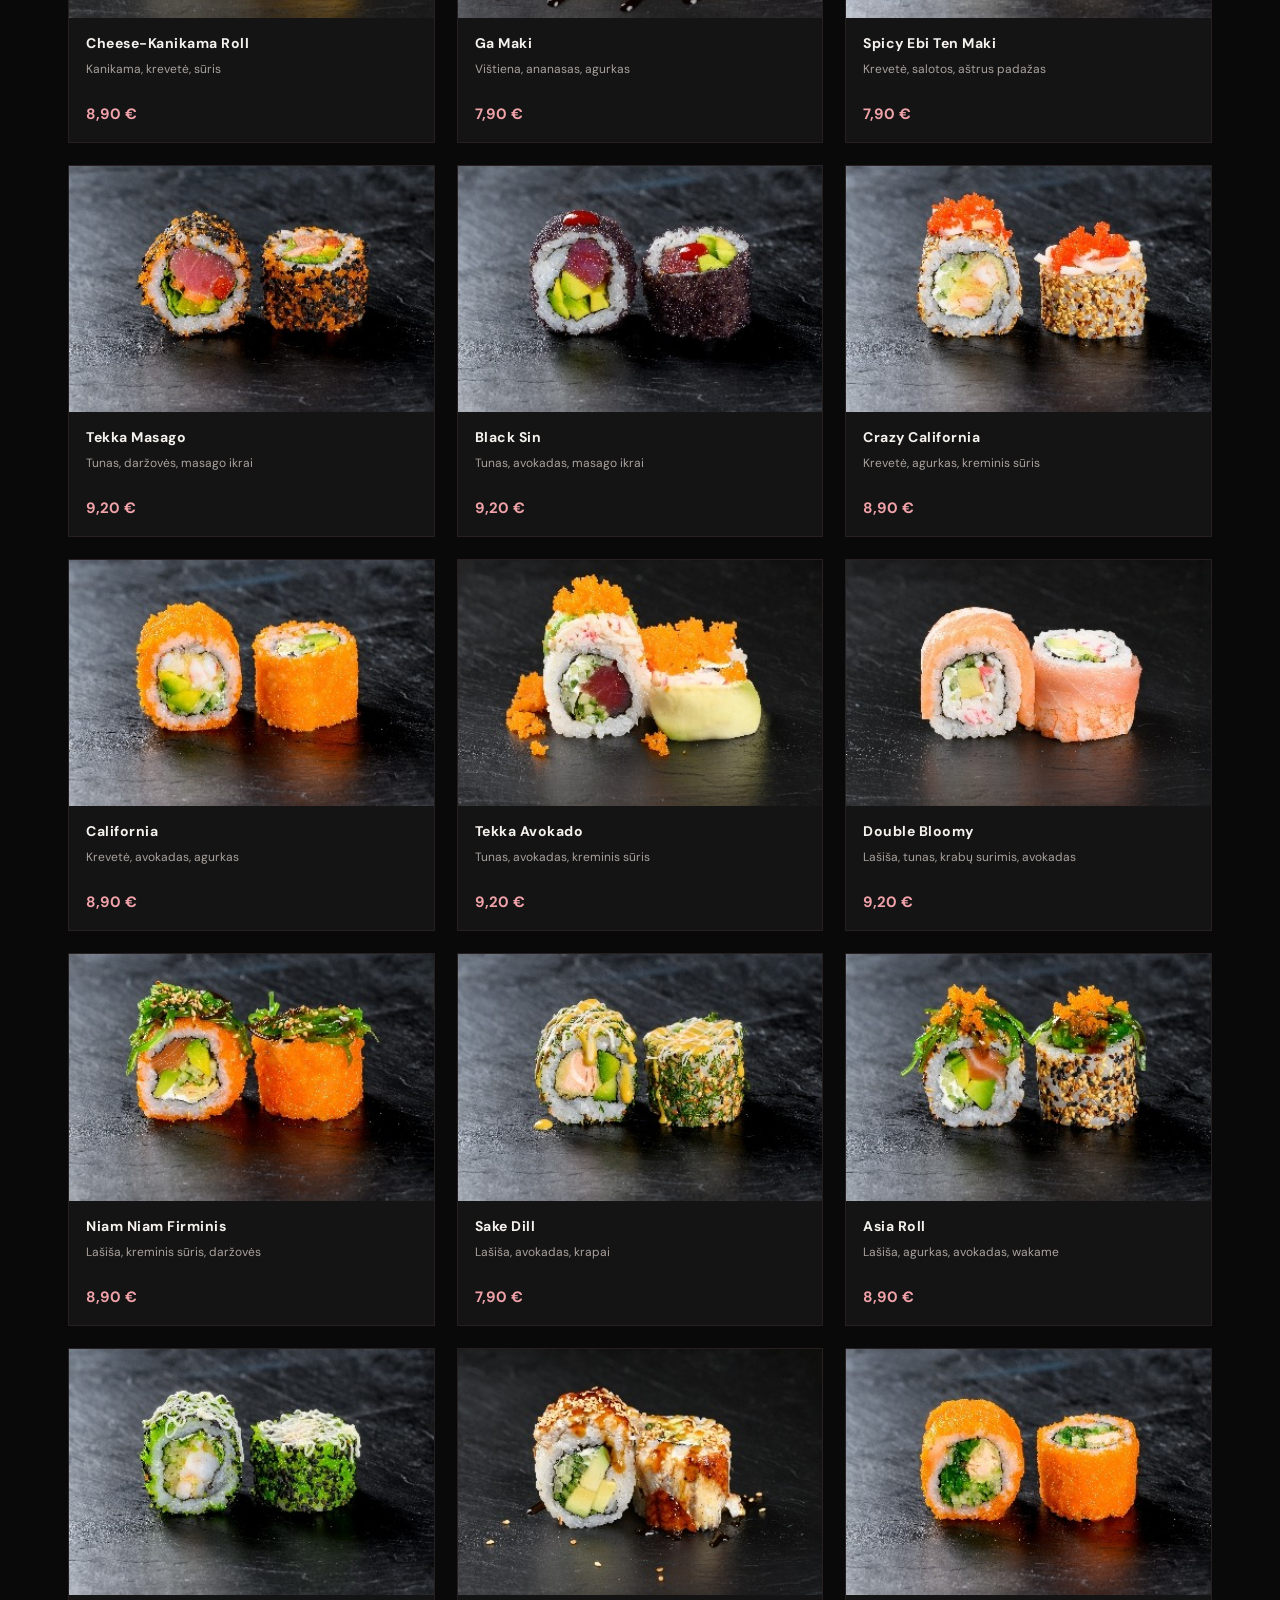
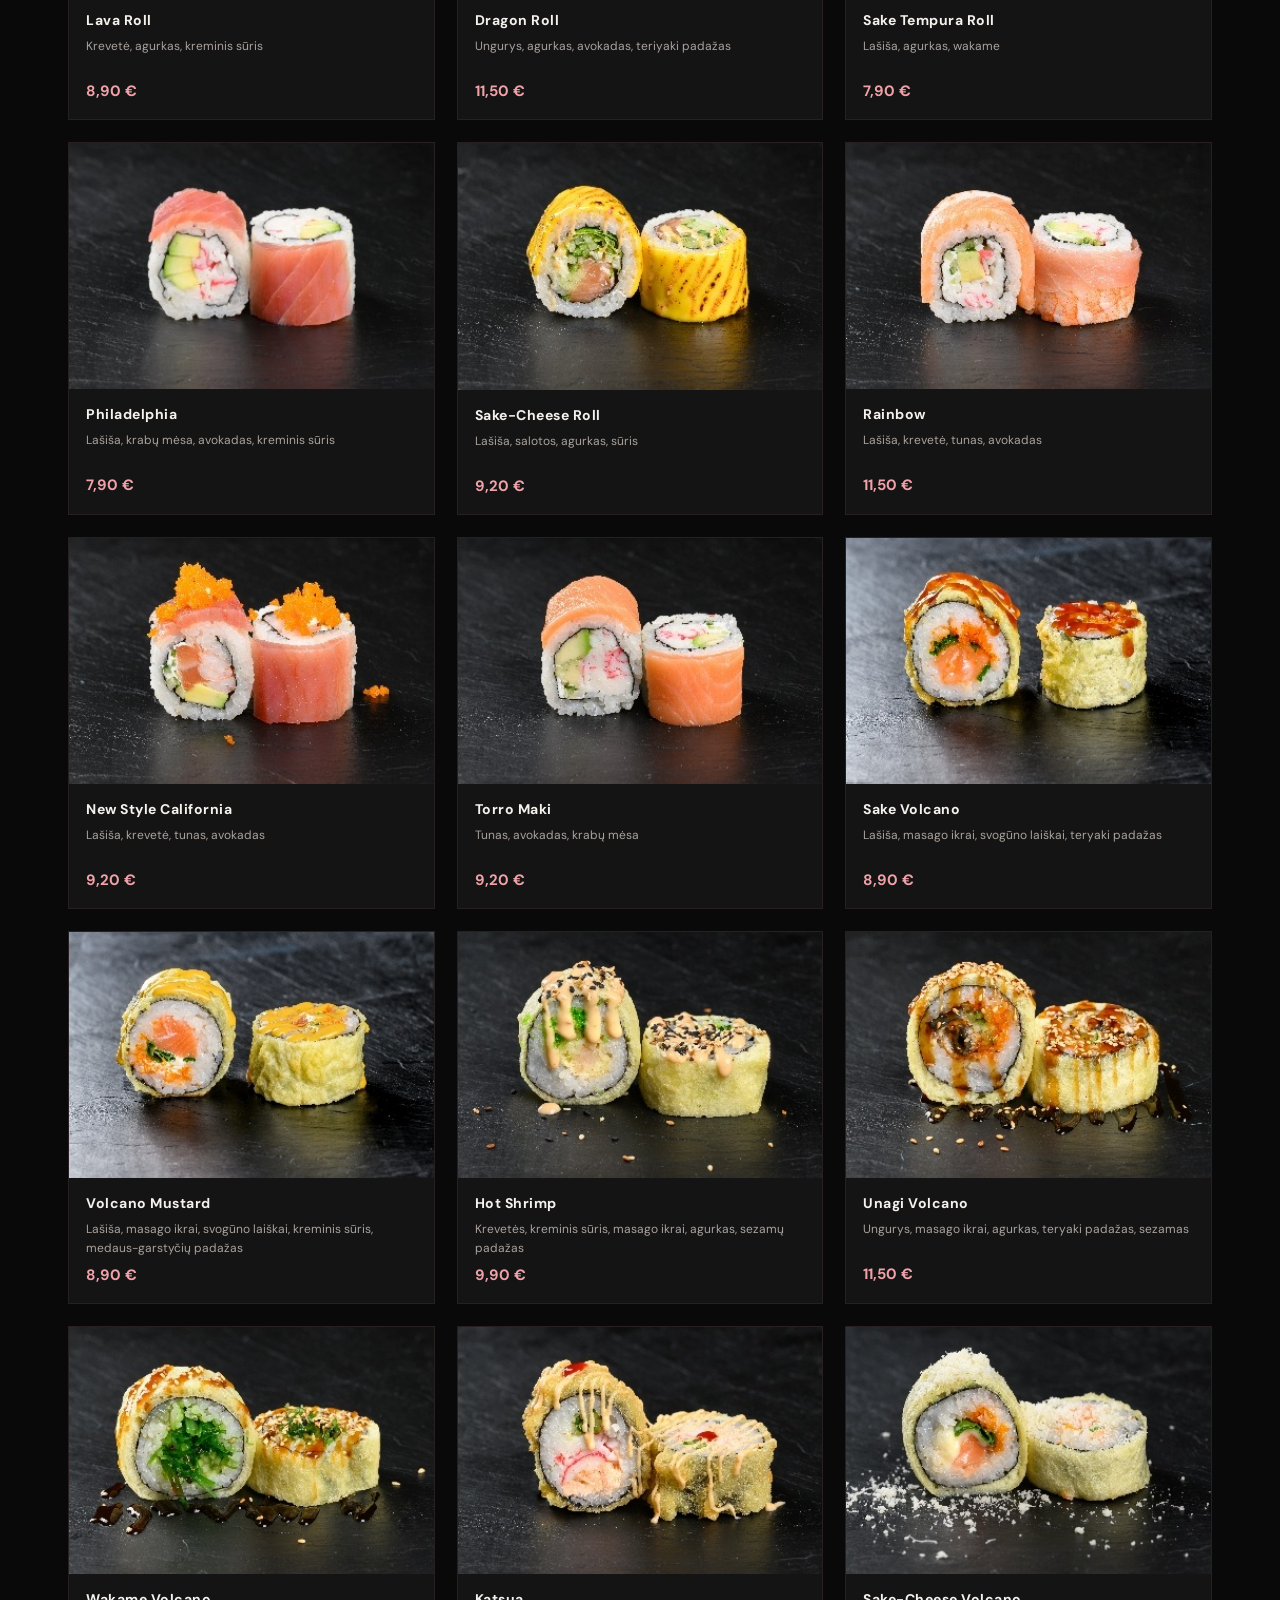
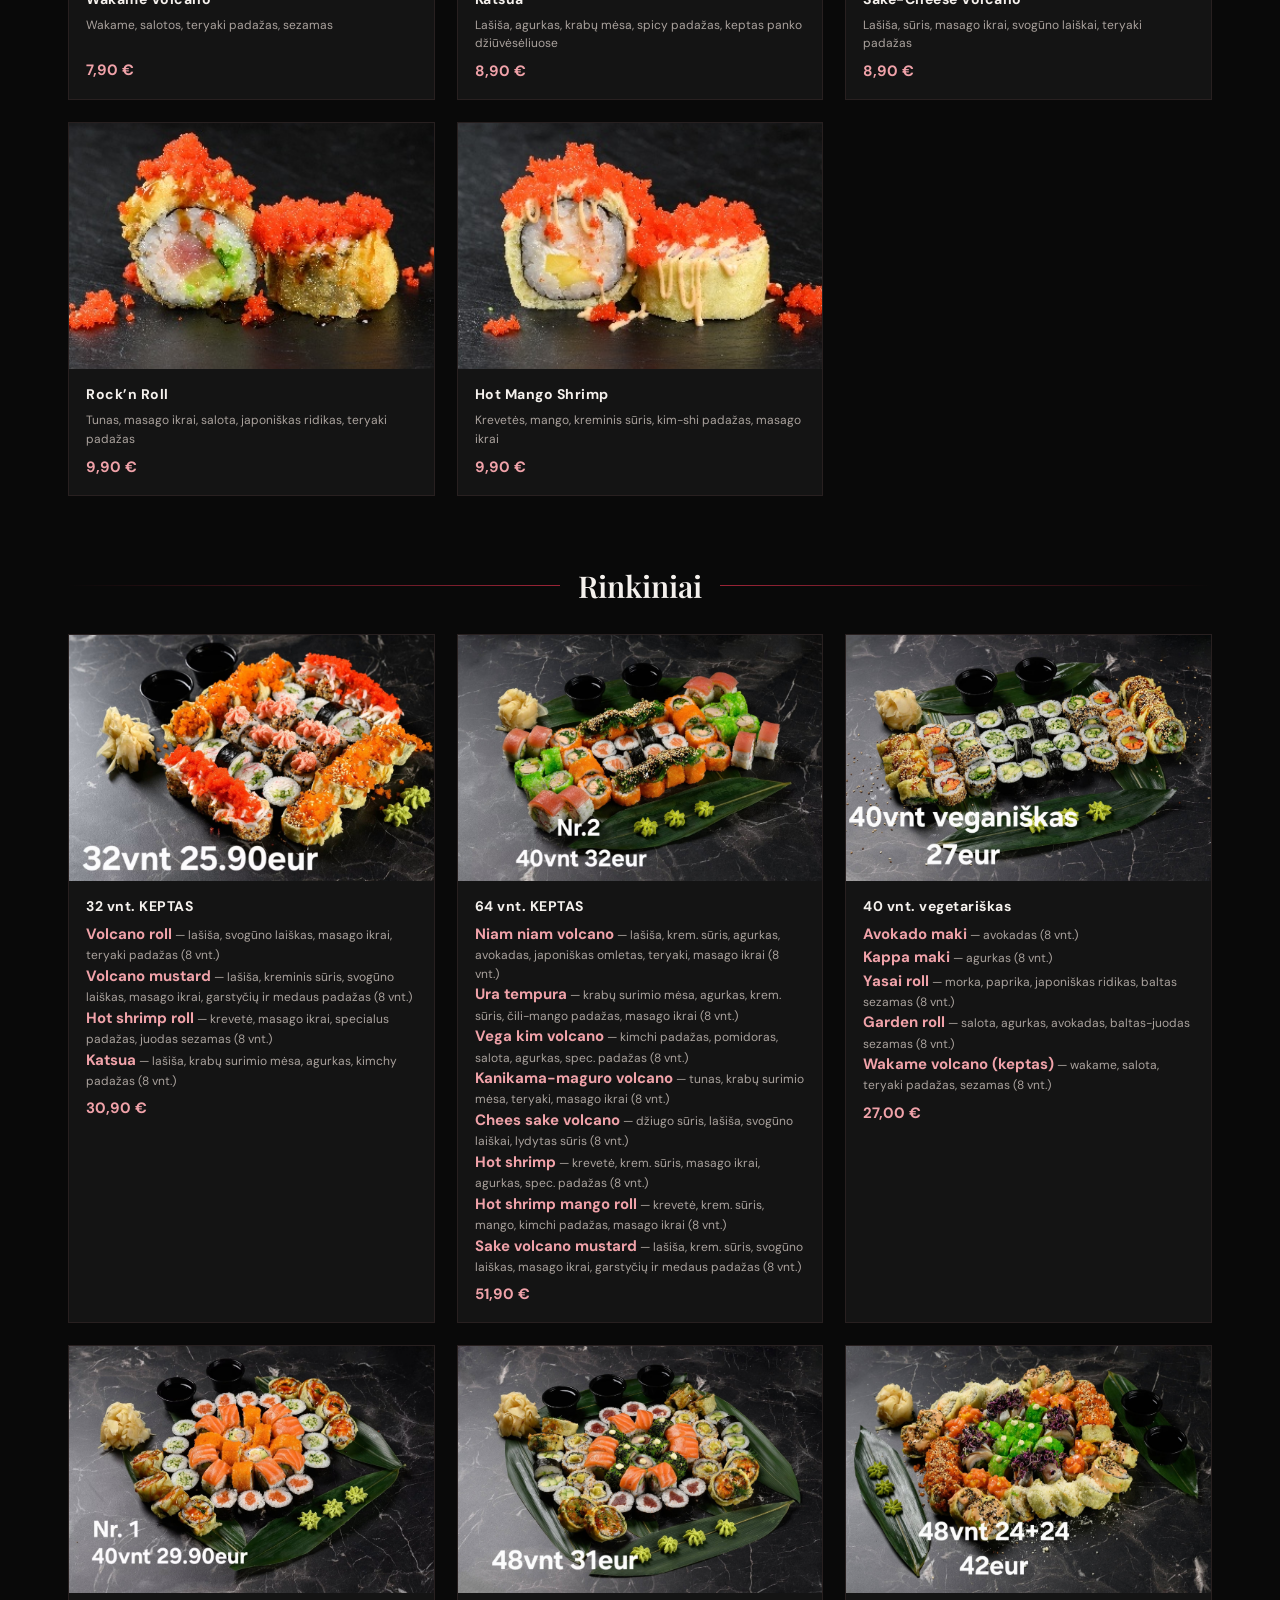
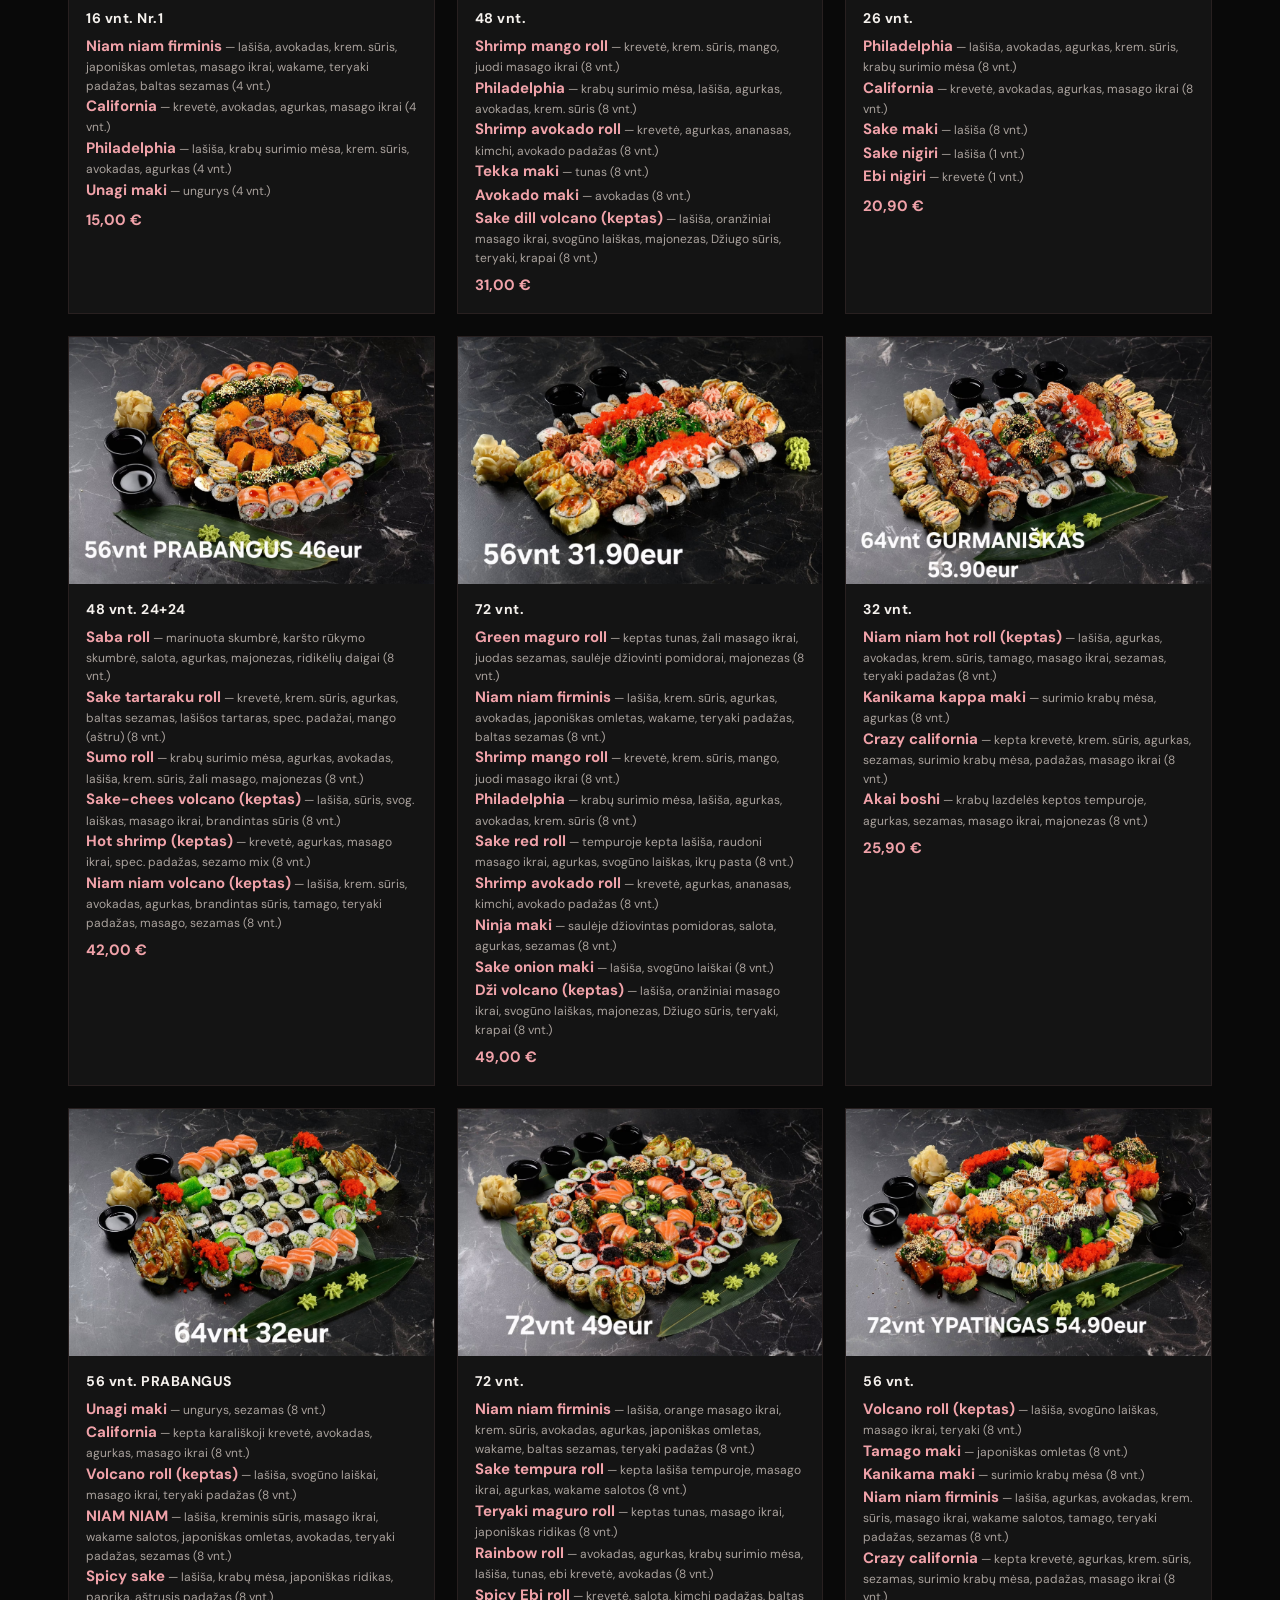
==== commit 5e833193: "Add new dish section with various sets" ====
--- a/menu.html
+++ b/menu.html
@@ -201,6 +201,345 @@
 <img src="images/hot-mango-shrimp.jpg" alt="Hot Mango Shrimp" loading="lazy">
 <div class="dish-info"><h3>Hot Mango Shrimp</h3><p>Krevetės, mango, kreminis sūris, kim-shi padažas, masago ikrai</p><strong>9,90 €</strong></div>
 </article> 
+</div>
+</section>
+  <!-- RINKINIAI: 23 kortelės -->
+<section class="menu-section" id="rinkiniai">
+<div class="section-heading">
+<span></span>
+<h2>Rinkiniai</h2>
+<span></span>
+</div>
+<div class="dish-grid">
+
+<article class="dish">
+<img src="images/rinkinys-01.jpg" alt="32 vnt. KEPTAS" loading="lazy">
+<div class="dish-info">
+<h3>32 vnt. KEPTAS</h3>
+<p><strong>Volcano roll</strong> — lašiša, svogūno laiškas, masago ikrai, teryaki padažas (8 vnt.)<br>
+<strong>Volcano mustard</strong> — lašiša, kreminis sūris, svogūno laiškas, masago ikrai, garstyčių ir medaus padažas (8 vnt.)<br>
+<strong>Hot shrimp roll</strong> — krevetė, masago ikrai, specialus padažas, juodas sezamas (8 vnt.)<br>
+<strong>Katsua</strong> — lašiša, krabų surimio mėsa, agurkas, kimchy padažas (8 vnt.)</p>
+<strong>30,90 €</strong>
+</div>
+</article>
+
+<article class="dish">
+<img src="images/rinkinys-02.jpg" alt="64 vnt. KEPTAS" loading="lazy">
+<div class="dish-info">
+<h3>64 vnt. KEPTAS</h3>
+<p><strong>Niam niam volcano</strong> — lašiša, krem. sūris, agurkas, avokadas, japoniškas omletas, teryaki, masago ikrai (8 vnt.)<br>
+<strong>Ura tempura</strong> — krabų surimio mėsa, agurkas, krem. sūris, čili-mango padažas, masago ikrai (8 vnt.)<br>
+<strong>Vega kim volcano</strong> — kimchi padažas, pomidoras, salota, agurkas, spec. padažas (8 vnt.)<br>
+<strong>Kanikama-maguro volcano</strong> — tunas, krabų surimio mėsa, teryaki, masago ikrai (8 vnt.)<br>
+<strong>Chees sake volcano</strong> — džiugo sūris, lašiša, svogūno laiškai, lydytas sūris (8 vnt.)<br>
+<strong>Hot shrimp</strong> — krevetė, krem. sūris, masago ikrai, agurkas, spec. padažas (8 vnt.)<br>
+<strong>Hot shrimp mango roll</strong> — krevetė, krem. sūris, mango, kimchi padažas, masago ikrai (8 vnt.)<br>
+<strong>Sake volcano mustard</strong> — lašiša, krem. sūris, svogūno laiškas, masago ikrai, garstyčių ir medaus padažas (8 vnt.)</p>
+<strong>51,90 €</strong>
+</div>
+</article>
+
+<article class="dish">
+<img src="images/rinkinys-03.jpg" alt="40 vnt. vegetariškas" loading="lazy">
+<div class="dish-info">
+<h3>40 vnt. vegetariškas</h3>
+<p><strong>Avokado maki</strong> — avokadas (8 vnt.)<br>
+<strong>Kappa maki</strong> — agurkas (8 vnt.)<br>
+<strong>Yasai roll</strong> — morka, paprika, japoniškas ridikas, baltas sezamas (8 vnt.)<br>
+<strong>Garden roll</strong> — salota, agurkas, avokadas, baltas-juodas sezamas (8 vnt.)<br>
+<strong>Wakame volcano (keptas)</strong> — wakame, salota, teryaki padažas, sezamas (8 vnt.)</p>
+<strong>27,00 €</strong>
+</div>
+</article>
+
+<article class="dish">
+<img src="images/rinkinys-04.jpg" alt="16 vnt. Nr.1" loading="lazy">
+<div class="dish-info">
+<h3>16 vnt. Nr.1</h3>
+<p><strong>Niam niam firminis</strong> — lašiša, avokadas, krem. sūris, japoniškas omletas, masago ikrai, wakame, teryaki padažas, baltas sezamas (4 vnt.)<br>
+<strong>California</strong> — krevetė, avokadas, agurkas, masago ikrai (4 vnt.)<br>
+<strong>Philadelphia</strong> — lašiša, krabų surimio mėsa, krem. sūris, avokadas, agurkas (4 vnt.)<br>
+<strong>Unagi maki</strong> — ungurys (4 vnt.)</p>
+<strong>15,00 €</strong>
+</div>
+</article>
+
+<article class="dish">
+<img src="images/rinkinys-05.jpg" alt="48 vnt." loading="lazy">
+<div class="dish-info">
+<h3>48 vnt.</h3>
+<p><strong>Shrimp mango roll</strong> — krevetė, krem. sūris, mango, juodi masago ikrai (8 vnt.)<br>
+<strong>Philadelphia</strong> — krabų surimio mėsa, lašiša, agurkas, avokadas, krem. sūris (8 vnt.)<br>
+<strong>Shrimp avokado roll</strong> — krevetė, agurkas, ananasas, kimchi, avokado padažas (8 vnt.)<br>
+<strong>Tekka maki</strong> — tunas (8 vnt.)<br>
+<strong>Avokado maki</strong> — avokadas (8 vnt.)<br>
+<strong>Sake dill volcano (keptas)</strong> — lašiša, oranžiniai masago ikrai, svogūno laiškas, majonezas, Džiugo sūris, teryaki, krapai (8 vnt.)</p>
+<strong>31,00 €</strong>
+</div>
+</article>
+
+<article class="dish">
+<img src="images/rinkinys-06.jpg" alt="26 vnt." loading="lazy">
+<div class="dish-info">
+<h3>26 vnt.</h3>
+<p><strong>Philadelphia</strong> — lašiša, avokadas, agurkas, krem. sūris, krabų surimio mėsa (8 vnt.)<br>
+<strong>California</strong> — krevetė, avokadas, agurkas, masago ikrai (8 vnt.)<br>
+<strong>Sake maki</strong> — lašiša (8 vnt.)<br>
+<strong>Sake nigiri</strong> — lašiša (1 vnt.)<br>
+<strong>Ebi nigiri</strong> — krevetė (1 vnt.)</p>
+<strong>20,90 €</strong>
+</div>
+</article>
+
+<article class="dish">
+<img src="images/rinkinys-07.jpg" alt="48 vnt. 24+24" loading="lazy">
+<div class="dish-info">
+<h3>48 vnt. 24+24</h3>
+<p><strong>Saba roll</strong> — marinuota skumbrė, karšto rūkymo skumbrė, salota, agurkas, majonezas, ridikėlių daigai (8 vnt.)<br>
+<strong>Sake tartaraku roll</strong> — krevetė, krem. sūris, agurkas, baltas sezamas, lašišos tartaras, spec. padažai, mango (aštru) (8 vnt.)<br>
+<strong>Sumo roll</strong> — krabų surimio mėsa, agurkas, avokadas, lašiša, krem. sūris, žali masago, majonezas (8 vnt.)<br>
+<strong>Sake-chees volcano (keptas)</strong> — lašiša, sūris, svog. laiškas, masago ikrai, brandintas sūris (8 vnt.)<br>
+<strong>Hot shrimp (keptas)</strong> — krevetė, agurkas, masago ikrai, spec. padažas, sezamo mix (8 vnt.)<br>
+<strong>Niam niam volcano (keptas)</strong> — lašiša, krem. sūris, avokadas, agurkas, brandintas sūris, tamago, teryaki padažas, masago, sezamas (8 vnt.)</p>
+<strong>42,00 €</strong>
+</div>
+</article>
+
+<article class="dish">
+<img src="images/rinkinys-08.jpg" alt="72 vnt." loading="lazy">
+<div class="dish-info">
+<h3>72 vnt.</h3>
+<p><strong>Green maguro roll</strong> — keptas tunas, žali masago ikrai, juodas sezamas, saulėje džiovinti pomidorai, majonezas (8 vnt.)<br>
+<strong>Niam niam firminis</strong> — lašiša, krem. sūris, agurkas, avokadas, japoniškas omletas, wakame, teryaki padažas, baltas sezamas (8 vnt.)<br>
+<strong>Shrimp mango roll</strong> — krevetė, krem. sūris, mango, juodi masago ikrai (8 vnt.)<br>
+<strong>Philadelphia</strong> — krabų surimio mėsa, lašiša, agurkas, avokadas, krem. sūris (8 vnt.)<br>
+<strong>Sake red roll</strong> — tempuroje kepta lašiša, raudoni masago ikrai, agurkas, svogūno laiškas, ikrų pasta (8 vnt.)<br>
+<strong>Shrimp avokado roll</strong> — krevetė, agurkas, ananasas, kimchi, avokado padažas (8 vnt.)<br>
+<strong>Ninja maki</strong> — saulėje džiovintas pomidoras, salota, agurkas, sezamas (8 vnt.)<br>
+<strong>Sake onion maki</strong> — lašiša, svogūno laiškai (8 vnt.)<br>
+<strong>Dži volcano (keptas)</strong> — lašiša, oranžiniai masago ikrai, svogūno laiškas, majonezas, Džiugo sūris, teryaki, krapai (8 vnt.)</p>
+<strong>49,00 €</strong>
+</div>
+</article>
+
+<article class="dish">
+<img src="images/rinkinys-09.jpg" alt="32 vnt." loading="lazy">
+<div class="dish-info">
+<h3>32 vnt.</h3>
+<p><strong>Niam niam hot roll (keptas)</strong> — lašiša, agurkas, avokadas, krem. sūris, tamago, masago ikrai, sezamas, teryaki padažas (8 vnt.)<br>
+<strong>Kanikama kappa maki</strong> — surimio krabų mėsa, agurkas (8 vnt.)<br>
+<strong>Crazy california</strong> — kepta krevetė, krem. sūris, agurkas, sezamas, surimio krabų mėsa, padažas, masago ikrai (8 vnt.)<br>
+<strong>Akai boshi</strong> — krabų lazdelės keptos tempuroje, agurkas, sezamas, masago ikrai, majonezas (8 vnt.)</p>
+<strong>25,90 €</strong>
+</div>
+</article>
+
+<article class="dish">
+<img src="images/rinkinys-10.jpg" alt="56 vnt. PRABANGUS" loading="lazy">
+<div class="dish-info">
+<h3>56 vnt. PRABANGUS</h3>
+<p><strong>Unagi maki</strong> — ungurys, sezamas (8 vnt.)<br>
+<strong>California</strong> — kepta karališkoji krevetė, avokadas, agurkas, masago ikrai (8 vnt.)<br>
+<strong>Volcano roll (keptas)</strong> — lašiša, svogūno laiškai, masago ikrai, teryaki padažas (8 vnt.)<br>
+<strong>NIAM NIAM</strong> — lašiša, kreminis sūris, masago ikrai, wakame salotos, japoniškas omletas, avokadas, teryaki padažas, sezamas (8 vnt.)<br>
+<strong>Spicy sake</strong> — lašiša, krabų mėsa, japoniškas ridikas, paprika, aštrusis padažas (8 vnt.)<br>
+<strong>Sake dill</strong> — tempuroje kepta lašiša, avokadas, krapai, sezamas, specialus padažas (8 vnt.)<br>
+<strong>Tekka masago</strong> — keptas tunas, šviežias tunas, juodasis sezamas, masago ikrai, morka, salota (8 vnt.)</p>
+<strong>46,00 €</strong>
+</div>
+</article>
+
+<article class="dish">
+<img src="images/rinkinys-11.jpg" alt="80 vnt." loading="lazy">
+<div class="dish-info">
+<h3>72 vnt.</h3>
+<p><strong>Niam niam firminis</strong> — lašiša, orange masago ikrai, krem. sūris, avokadas, agurkas, japoniškas omletas, wakame, baltas sezamas, teryaki padažas (8 vnt.)<br>
+<strong>Sake tempura roll</strong> — kepta lašiša tempuroje, masago ikrai, agurkas, wakame salotos (8 vnt.)<br>
+<strong>Teryaki maguro roll</strong> — keptas tunas, masago ikrai, japoniškas ridikas (8 vnt.)<br>
+<strong>Rainbow roll</strong> — avokadas, agurkas, krabų surimio mėsa, lašiša, tunas, ebi krevetė, avokadas (8 vnt.)<br>
+<strong>Spicy Ebi roll</strong> — krevetė, salota, kimchi padažas, baltas sezamas (8 vnt.)<br>
+<strong>Kappa maki</strong> — agurkas (8 vnt.)<br>
+<strong>Sake maki</strong> — lašiša (8 vnt.)<br>
+<strong>Avokado maki</strong> — avokadas (8 vnt.)</p>
+<strong>49,00 €</strong>
+</div>
+</article>
+
+<article class="dish">
+<img src="images/rinkinys-12.jpg" alt="56 vnt." loading="lazy">
+<div class="dish-info">
+<h3>56 vnt.</h3>
+<p><strong>Volcano roll (keptas)</strong> — lašiša, svogūno laiškas, masago ikrai, teryaki (8 vnt.)<br>
+<strong>Tamago maki</strong> — japoniškas omletas (8 vnt.)<br>
+<strong>Kanikama maki</strong> — surimio krabų mėsa (8 vnt.)<br>
+<strong>Niam niam firminis</strong> — lašiša, agurkas, avokadas, krem. sūris, masago ikrai, wakame salotos, tamago, teryaki padažas, sezamas (8 vnt.)<br>
+<strong>Crazy california</strong> — kepta krevetė, agurkas, krem. sūris, sezamas, surimio krabų mėsa, padažas, masago ikrai (8 vnt.)<br>
+<strong>Akai boshi</strong> — krabų lazdelės keptos tempuroje, agurkas, krem. sūris, masago ikrai, majonezas (8 vnt.)<br>
+<strong>Togorashi</strong> — sūdyta lašiša, agurkas, avokadas, krem. sūris, džiovinta paprika, sezamas, džiovinti svogūnai (8 vnt.)</p>
+<strong>31,90 €</strong>
+</div>
+</article>
+
+<article class="dish">
+<img src="images/rinkinys-13.jpg" alt="32 vnt." loading="lazy">
+<div class="dish-info">
+<h3>32 vnt.</h3>
+<p><strong>Philadelphia</strong> — lašiša, avokadas, agurkas, krem. sūris, krabų surimio mėsa (16 vnt.)<br>
+<strong>Volcano roll (keptas)</strong> — lašiša, masago ikrai, svogūno laiškai, teryaki (16 vnt.)</p>
+<strong>29,90 €</strong>
+</div>
+</article>
+
+<article class="dish">
+<img src="images/rinkinys-14.jpg" alt="96 vnt." loading="lazy">
+<div class="dish-info">
+<h3>96 vnt.</h3>
+<p><strong>Volcano roll</strong> — lašiša, masago ikrai, svogūno laiškas, teryaki padažas, keptas tempuroje (8 vnt.)<br>
+<strong>Niam niam volcano roll</strong> — lašiša, agurkas, avokadas, japoniškas omletas, krem. sūris, masago ikrai, teryaki padažas (8 vnt.)<br>
+<strong>Tamago maki</strong> — japoniškas omletas (16 vnt.)<br>
+<strong>Kanikama maki</strong> — surimio krabų mėsa (16 vnt.)<br>
+<strong>Kappa maki</strong> — agurkas (16 vnt.)<br>
+<strong>Niam niam firminis</strong> — lašiša, agurkas, avokadas, krem. sūris, tamago, masago ikrai, wakame, teryaki padažas, sezamas (8 vnt.)<br>
+<strong>Crazy california</strong> — kepta krevetė, krem. sūris, agurkas, sezamas, surimio krabų mėsa, padažas, masago ikrai (8 vnt.)<br>
+<strong>Akai boshi</strong> — krabų lazdelės keptos tempuroje, agurkas, sezamas, krem. sūris, masago ikrai, majonezas (8 vnt.)<br>
+<strong>Togorashi</strong> — sūdyta lašiša, krem. sūris, agurkas, avokadas, džiovinta paprika, sezamas, džiovintas svogūnas (8 vnt.)</p>
+<strong>43,90 €</strong>
+</div>
+</article>
+
+<article class="dish">
+<img src="images/rinkinys-15.jpg" alt="32 vnt. California ir Philadelphia" loading="lazy">
+<div class="dish-info">
+<h3>32 vnt.</h3>
+<p><strong>Philadelphia</strong> — lašiša, avokadas, agurkas, krem. sūris, krabų surimio mėsa (16 vnt.)<br>
+<strong>California</strong> — krevetė, avokadas, agurkas, masago ikrai (16 vnt.)</p>
+<strong>29,90 €</strong>
+</div>
+</article>
+
+<article class="dish">
+<img src="images/rinkinys-16.jpg" alt="40 vnt. Nr.1" loading="lazy">
+<div class="dish-info">
+<h3>40 vnt. Nr.1</h3>
+<p><strong>Philadelphia</strong> — lašiša, avokadas, agurkas, krem. sūris, krabų surimio mėsa (8 vnt.)<br>
+<strong>California</strong> — krevetė, avokadas, agurkas, masago ikrai (8 vnt.)<br>
+<strong>Sake maki</strong> — lašiša (8 vnt.)<br>
+<strong>Kappa maki</strong> — agurkas (8 vnt.)<br>
+<strong>Volcano roll (keptas)</strong> — lašiša, masago ikrai, svogūno laiškai, teryaki padažas (8 vnt.)</p>
+<strong>29,90 €</strong>
+</div>
+</article>
+
+<article class="dish">
+<img src="images/rinkinys-17.jpg" alt="16 vnt. Nr.2" loading="lazy">
+<div class="dish-info">
+<h3>16 vnt. Nr.2</h3>
+<p><strong>Niam niam firminis</strong> — lašiša, avokadas, krem. sūris, japoniškas omletas, masago ikrai, wakame, teryaki padažas, baltas sezamas (4 vnt.)<br>
+<strong>Teryaki maguro roll</strong> — keptas tunas, japoniškas ridikas, masago ikrai (4 vnt.)<br>
+<strong>Torro</strong> — tunas, krabų surimio mėsa, avokadas (4 vnt.)<br>
+<strong>Sake maki</strong> — lašiša (4 vnt.)</p>
+<strong>15,00 €</strong>
+</div>
+</article>
+
+<article class="dish">
+<img src="images/rinkinys-18.jpg" alt="104 vnt." loading="lazy">
+<div class="dish-info">
+<h3>104 vnt.</h3>
+<p><strong>Niam niam firminis</strong> — lašiša, krem. sūris, agurkas, avokadas, tamago, wakame ir teryaki, baltas sezamas (8 vnt.)<br>
+<strong>Royal torro roll</strong> — šviežias tunas, geltonas ridikas, paprika, krapai, traškus keptas svogūnas (8 vnt.)<br>
+<strong>Shrimp mango roll</strong> — krevetė, krem. sūris, mango, juodi masago ikrai (8 vnt.)<br>
+<strong>Hitari</strong> — krabų surimio mėsa, raudoni masago ikrai, juodas sezamas, krem. sūris, agurkas, ungurys (8 vnt.)<br>
+<strong>Rembo</strong> — tunas, avokadas, majonezas, krevetė (8 vnt.)<br>
+<strong>Philadelphia</strong> — krabų surimio mėsa, lašiša, agurkas, avokadas, krem. sūris (8 vnt.)<br>
+<strong>Sake red roll</strong> — tempuroje kepta lašiša, raudoni masago ikrai, agurkas, svogūno laiškas, ikrų pasta (8 vnt.)<br>
+<strong>Shrimp avokado roll</strong> — krevetė, agurkas, ananasas, kimchi padažas, avokado padažas (8 vnt.)<br>
+<strong>Tekka maki</strong> — tunas (8 vnt.)<br>
+<strong>Kappa maki</strong> — agurkas (8 vnt.)<br>
+<strong>Sake maki</strong> — lašiša (8 vnt.)<br>
+<strong>Orange hot shrimp (keptas)</strong> — krevetė, krem. sūris, avokadas, masago ikrai, kimchi padažas, juodas sezamas (8 vnt.)<br>
+<strong>Dži volcano (keptas)</strong> — lašiša, oranžiniai masago ikrai, svogūno laiškas, majonezas, Džiugo sūris, teryaki, krapai (8 vnt.)</p>
+<strong>69,00 €</strong>
+</div>
+</article>
+
+<article class="dish">
+<img src="images/rinkinys-19.jpg" alt="64 vnt." loading="lazy">
+<div class="dish-info">
+<h3>64 vnt.</h3>
+<p><strong>Teryaki maguro roll</strong> — keptas tunas, žali masago ikrai, japoniškas ridikas (8 vnt.)<br>
+<strong>Ebi wakame</strong> — krevetė, agurkas, krem. sūris, sezamas, wakame, spec. padažas, masago ikrai (8 vnt.)<br>
+<strong>Philadelphia</strong> — lašiša, krabų surimio mėsa, krem. sūris, avokadas, agurkas (8 vnt.)<br>
+<strong>Sake maki</strong> — lašiša (8 vnt.)<br>
+<strong>Avokado maki</strong> — avokadas (8 vnt.)<br>
+<strong>Ebi kappa maki</strong> — ebi krevetė, agurkas (8 vnt.)<br>
+<strong>Kappa maki</strong> — agurkas (8 vnt.)<br>
+<strong>Volcano roll (keptas)</strong> — lašiša, masago ikrai, svogūno laiškas, teryaki padažas (8 vnt.)</p>
+<strong>32,00 €</strong>
+</div>
+</article>
+
+<article class="dish">
+<img src="images/rinkinys-20.jpg" alt="48 vnt. KEPTAS" loading="lazy">
+<div class="dish-info">
+<h3>48 vnt. KEPTAS</h3>
+<p><strong>Volcano roll</strong> — lašiša, svogūno laiškas, masago ikrai, teryaki padažas (8 vnt.)<br>
+<strong>Volcano mustard</strong> — lašiša, kreminis sūris, svogūno laiškas, masago ikrai, garstyčių ir medaus padažas (8 vnt.)<br>
+<strong>Hot shrimp roll</strong> — krevetė, masago ikrai, specialus padažas, juodas sezamas (8 vnt.)<br>
+<strong>Katsua</strong> — lašiša, krabų surimio mėsa, agurkas, kimchy padažas (8 vnt.)<br>
+<strong>Rock &amp; roll and crispy</strong> — tunas, geltonasis ridikas, salota, masago ikrai, teryaki padažas (8 vnt.)<br>
+<strong>Wakame hot roll</strong> — wakame, agurkas, baltas sezamas, teryaki padažas (8 vnt.)</p>
+<strong>37,90 €</strong>
+</div>
+</article>
+
+<article class="dish">
+<img src="images/rinkinys-21.jpg" alt="72 vnt. YPATINGAS" loading="lazy">
+<div class="dish-info">
+<h3>72 vnt. YPATINGAS</h3>
+<p><strong>Niam niam firminis</strong> — lašiša, orange masago ikrai, krem. sūris, avokadas, agurkas, japoniškas omletas, wakame, baltas sezamas, teryaki padažas (8 vnt.)<br>
+<strong>Sake tempura roll</strong> — kepta lašiša, orange masago ikrai, agurkas, krem. sūris, baltas sezamas (8 vnt.)<br>
+<strong>Magma roll</strong> — lašiša, orange masago ikrai, krem. sūris, agurkas, salotos, juodas sezamas, majonezas (8 vnt.)<br>
+<strong>Spring roll</strong> — krem. sūris, lašiša, agurkas, keptas svogūnas, žali masago ikrai (8 vnt.)<br>
+<strong>Red Ebi roll</strong> — krevetė, salota, majonezas, agurkas, kimchi padažas, raudoni ikrai (8 vnt.)<br>
+<strong>Asia roll</strong> — lašiša, orange masago ikrai, krem. sūris, avokadas, agurkas, wakame salotos, sezamas mix, teryaki padažas (8 vnt.)<br>
+<strong>Sake dill roll</strong> — kepta lašiša, krapai, agurkas, avokadas, baltas sezamas, spec. padažas (8 vnt.)<br>
+<strong>Philadelphia roll</strong> — avokadas, agurkas, krabų surimio mėsa, krem. sūris, lašiša (8 vnt.)<br>
+<strong>Rock'n roll (keptas)</strong> — tunas, masago, salota, japoniškas ridikas, teryaki padažas (8 vnt.)</p>
+<strong>54,90 €</strong>
+</div>
+</article>
+
+<article class="dish">
+<img src="images/rinkinys-22.jpg" alt="64 vnt. GURMANIŠKAS" loading="lazy">
+<div class="dish-info">
+<h3>64 vnt. GURMANIŠKAS</h3>
+<p><strong>Ace roll</strong> — lašiša (apdeginta ugnimi), krevetė, krem. sūris, juodas-baltas sezamas, agurkas, teryaki padažas, majonezas (8 vnt.)<br>
+<strong>Dragon roll</strong> — ungurys, avokadas, agurkas, krem. sūris (8 vnt.)<br>
+<strong>Crazy california</strong> — krevetė, agurkas, sezamas, krem. sūris, krabų surimio mėsa, spec. padažas, masago ikrai (8 vnt.)<br>
+<strong>Niam niam firminis</strong> — lašiša, japoniškas omletas, avokadas, masago ikrai, wakame, teryaki padažas, sezamas (8 vnt.)<br>
+<strong>Black sin</strong> — tunas, avokadas, masago ikrai, aštrus padažas (8 vnt.)<br>
+<strong>Katsua (keptas)</strong> — lašiša, krabų surimio mėsa, agurkas, kimchy padažas, aštrus padažas (8 vnt.)<br>
+<strong>Sake kappa</strong> — lašiša, agurkas (8 vnt.)<br>
+<strong>Unagi maki</strong> — ungurys (8 vnt.)</p>
+<strong>53,90 €</strong>
+</div>
+</article>
+
+<article class="dish">
+<img src="images/rinkinys-23.jpg" alt="40 vnt. Nr.2" loading="lazy">
+<div class="dish-info">
+<h3>40 vnt. Nr.2</h3>
+<p><strong>Niam niam firminis</strong> — lašiša, orange masago ikrai, krem. sūris, avokadas, agurkas, tamago, wakame salotos, baltas sezamas, teryaki padažas (8 vnt.)<br>
+<strong>Sake tempura roll</strong> — kepta lašiša, orange masago ikrai, agurkas, wakame salotos (8 vnt.)<br>
+<strong>Teryaki maguro roll</strong> — keptas tunas, žali masago ikrai, japoniškas ridikas (8 vnt.)<br>
+<strong>Torro</strong> — tunas, krabų surimio mėsa, avokadas (8 vnt.)<br>
+<strong>Sake maki</strong> — lašiša (8 vnt.)</p>
+<strong>32,00 €</strong>
+</div>
+</article>
+
 </div>
 </section>
   
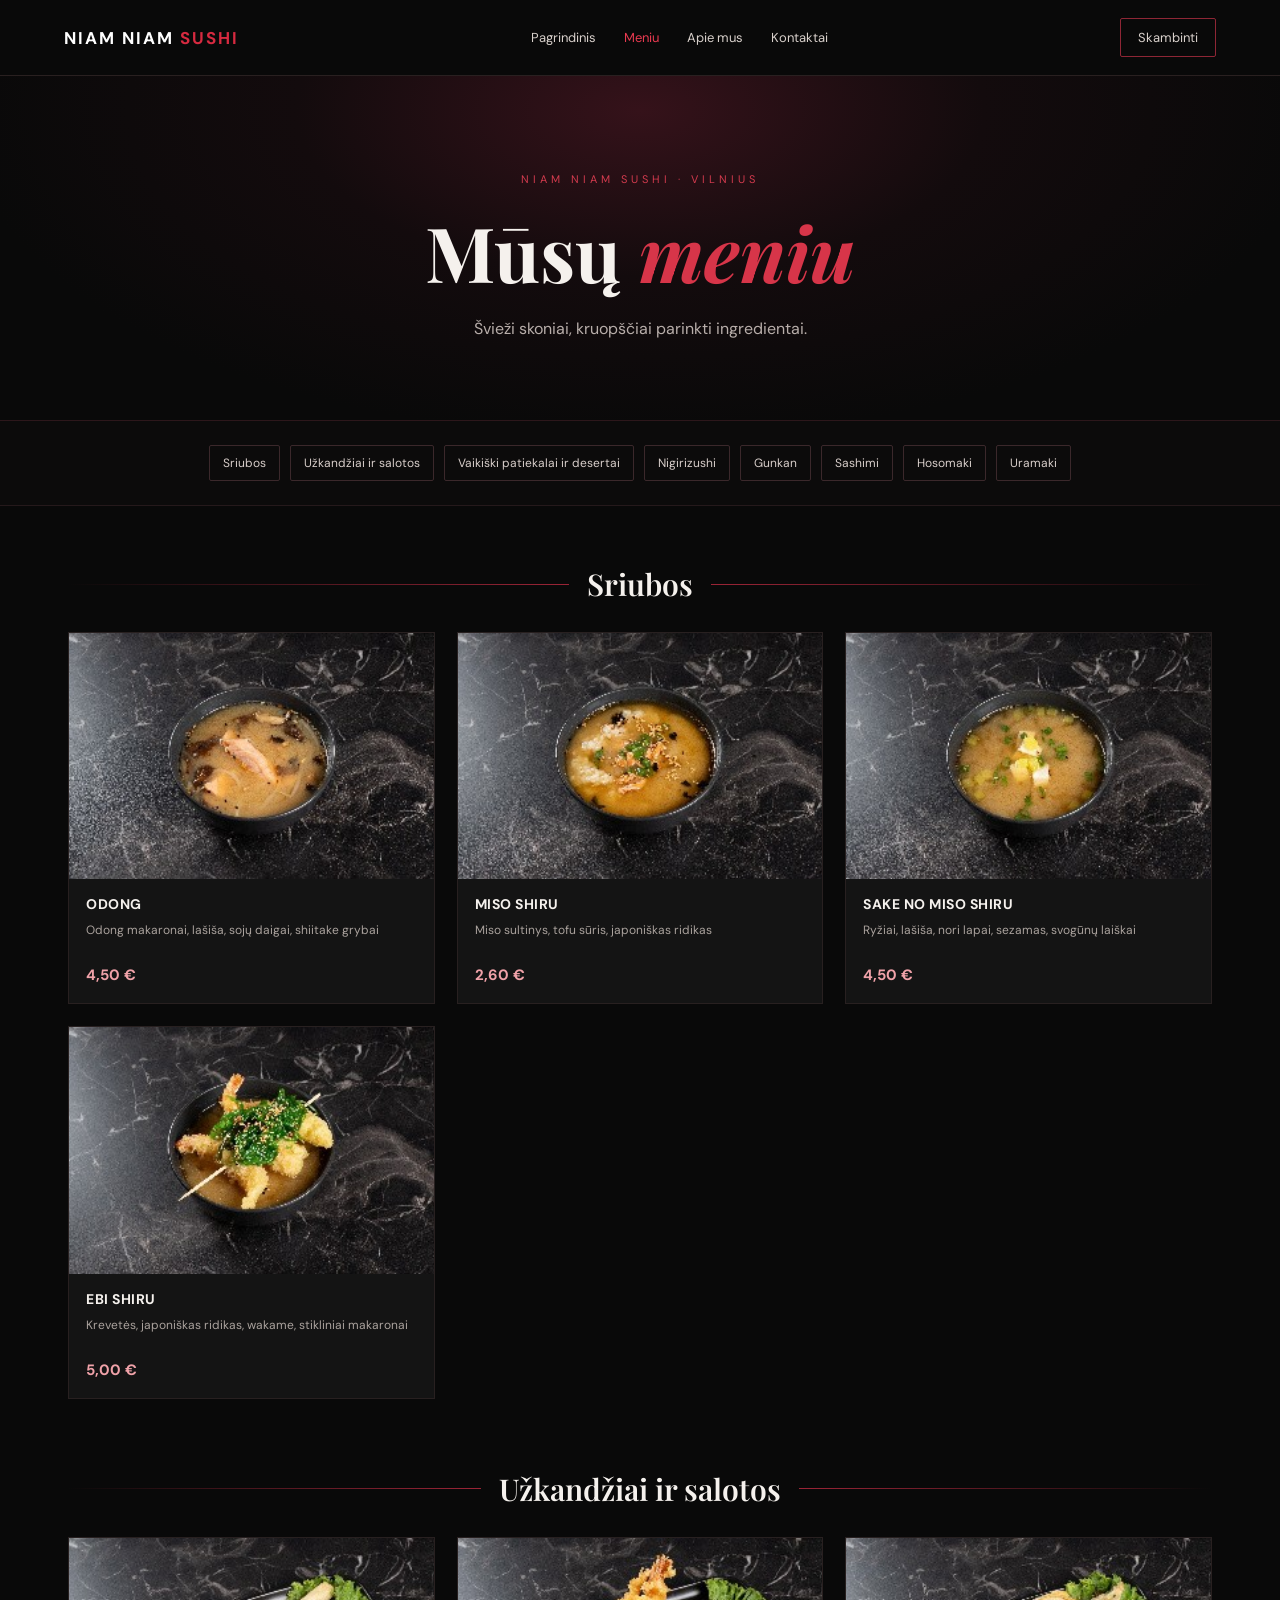
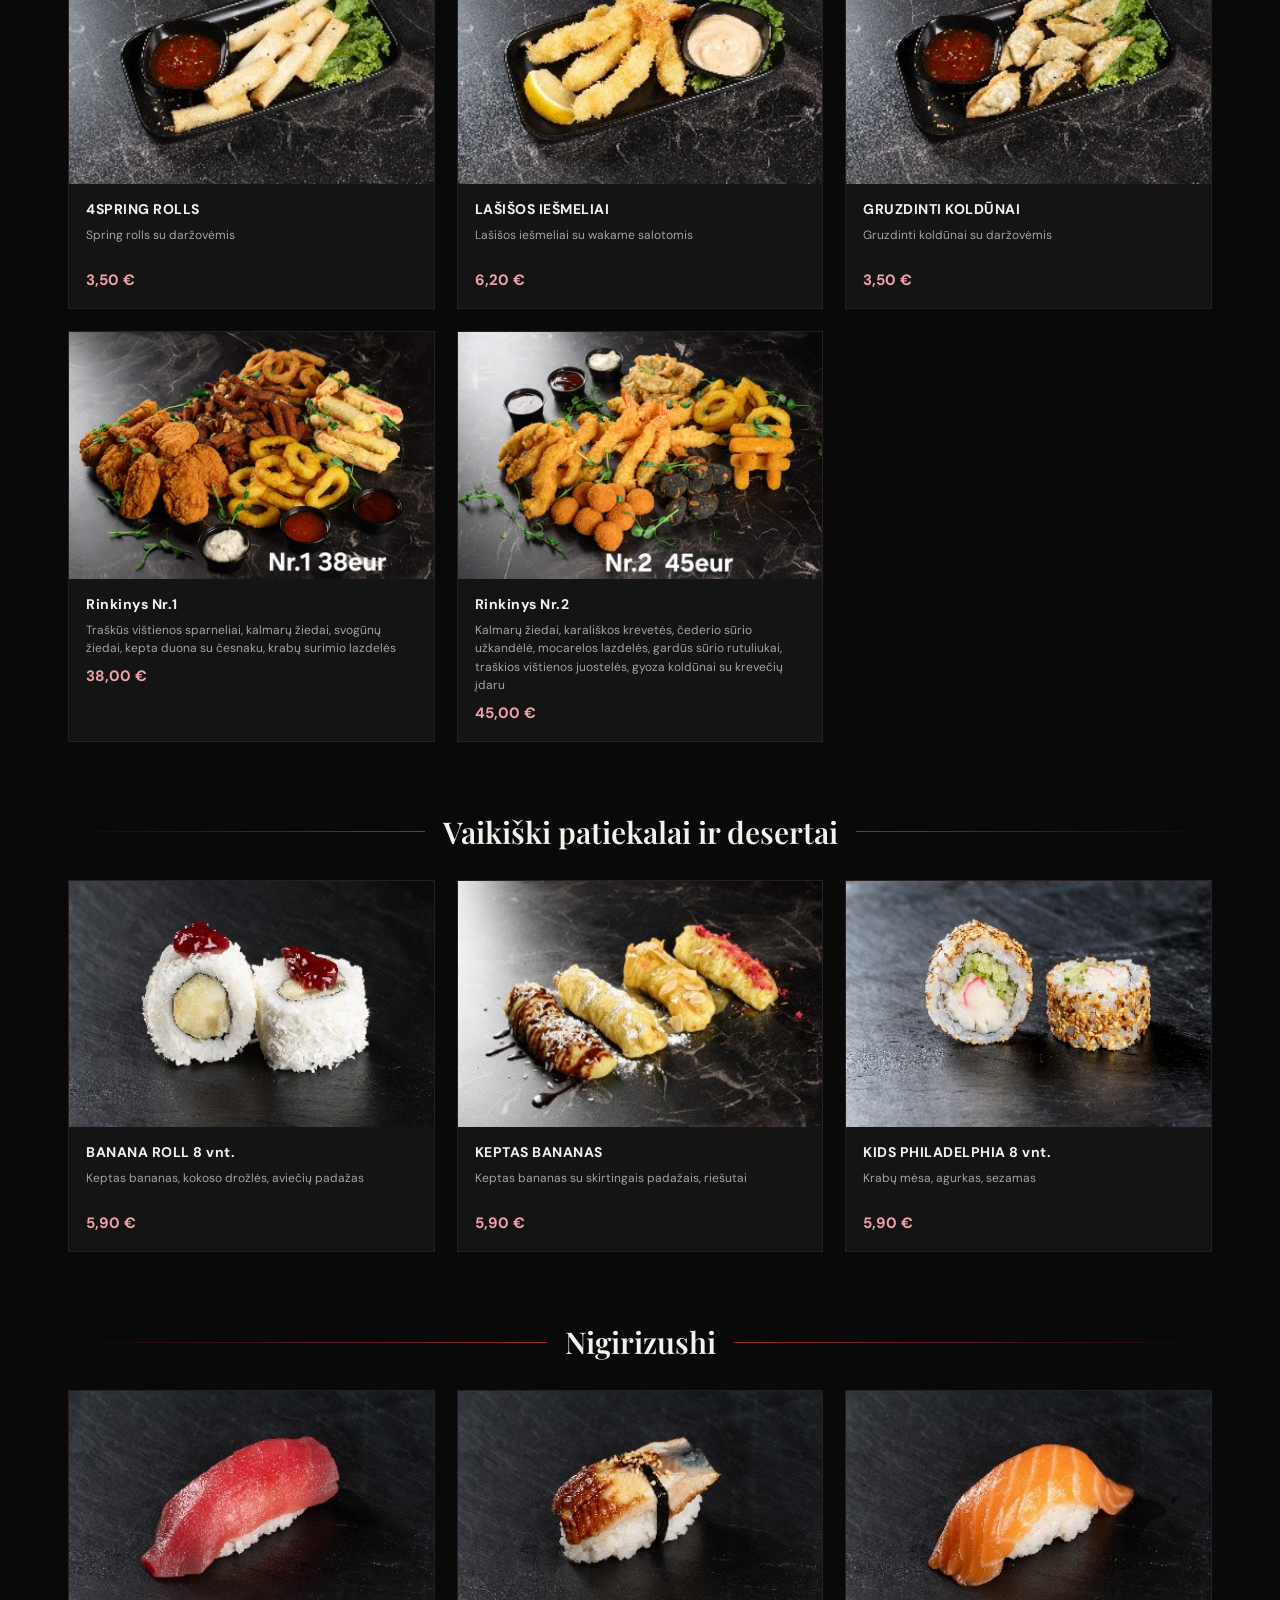
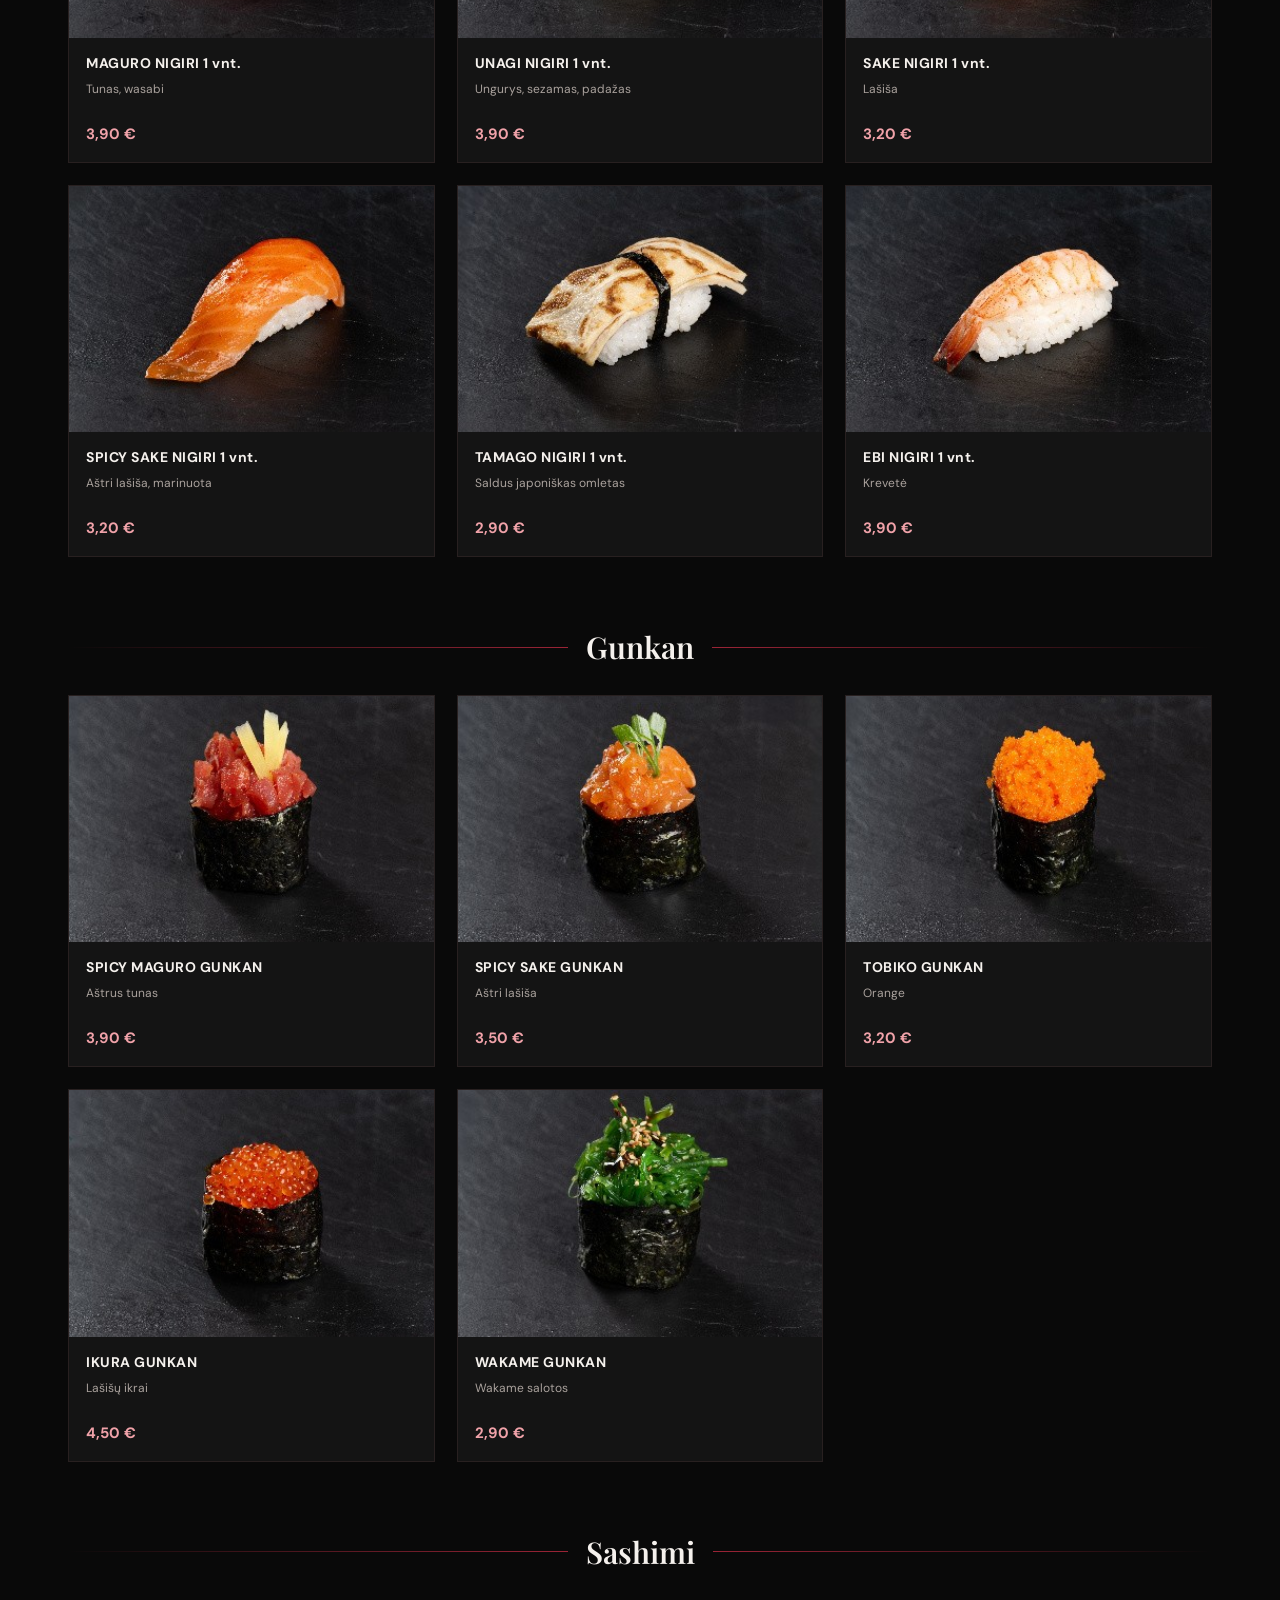
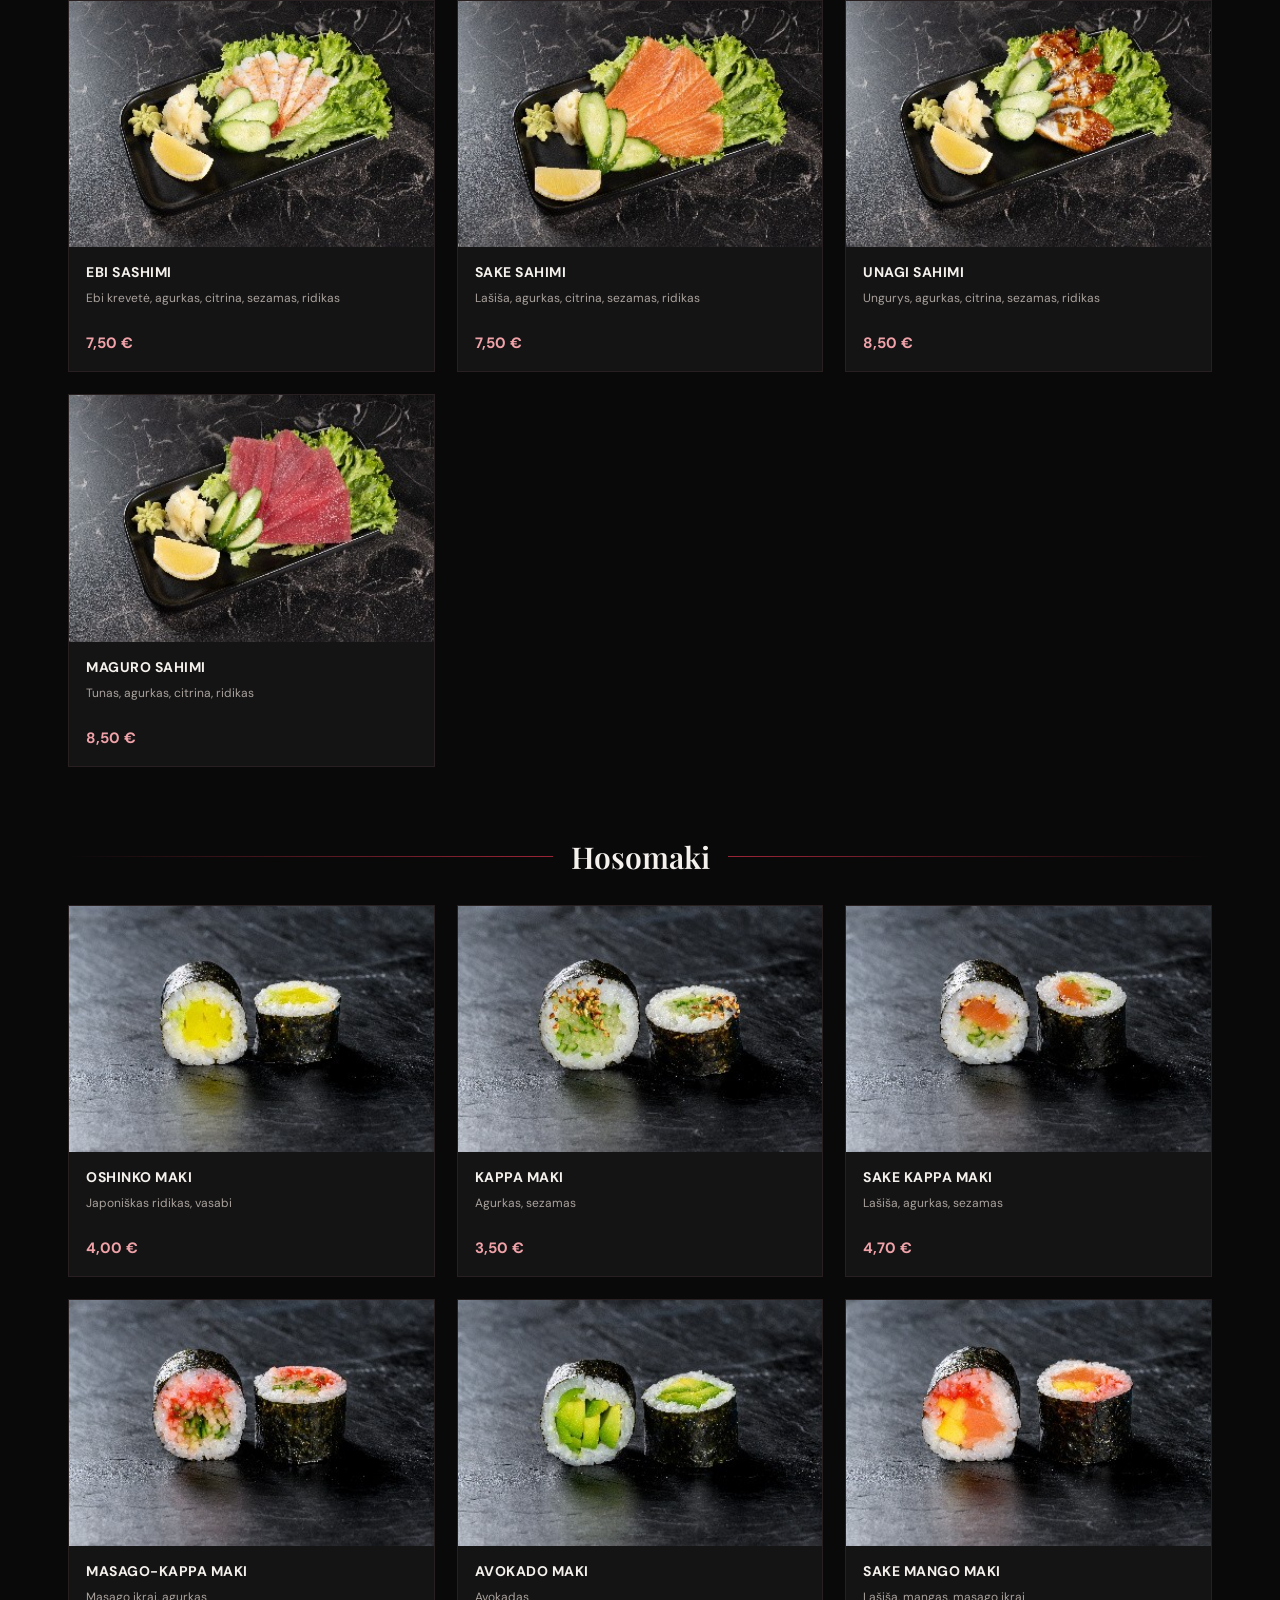
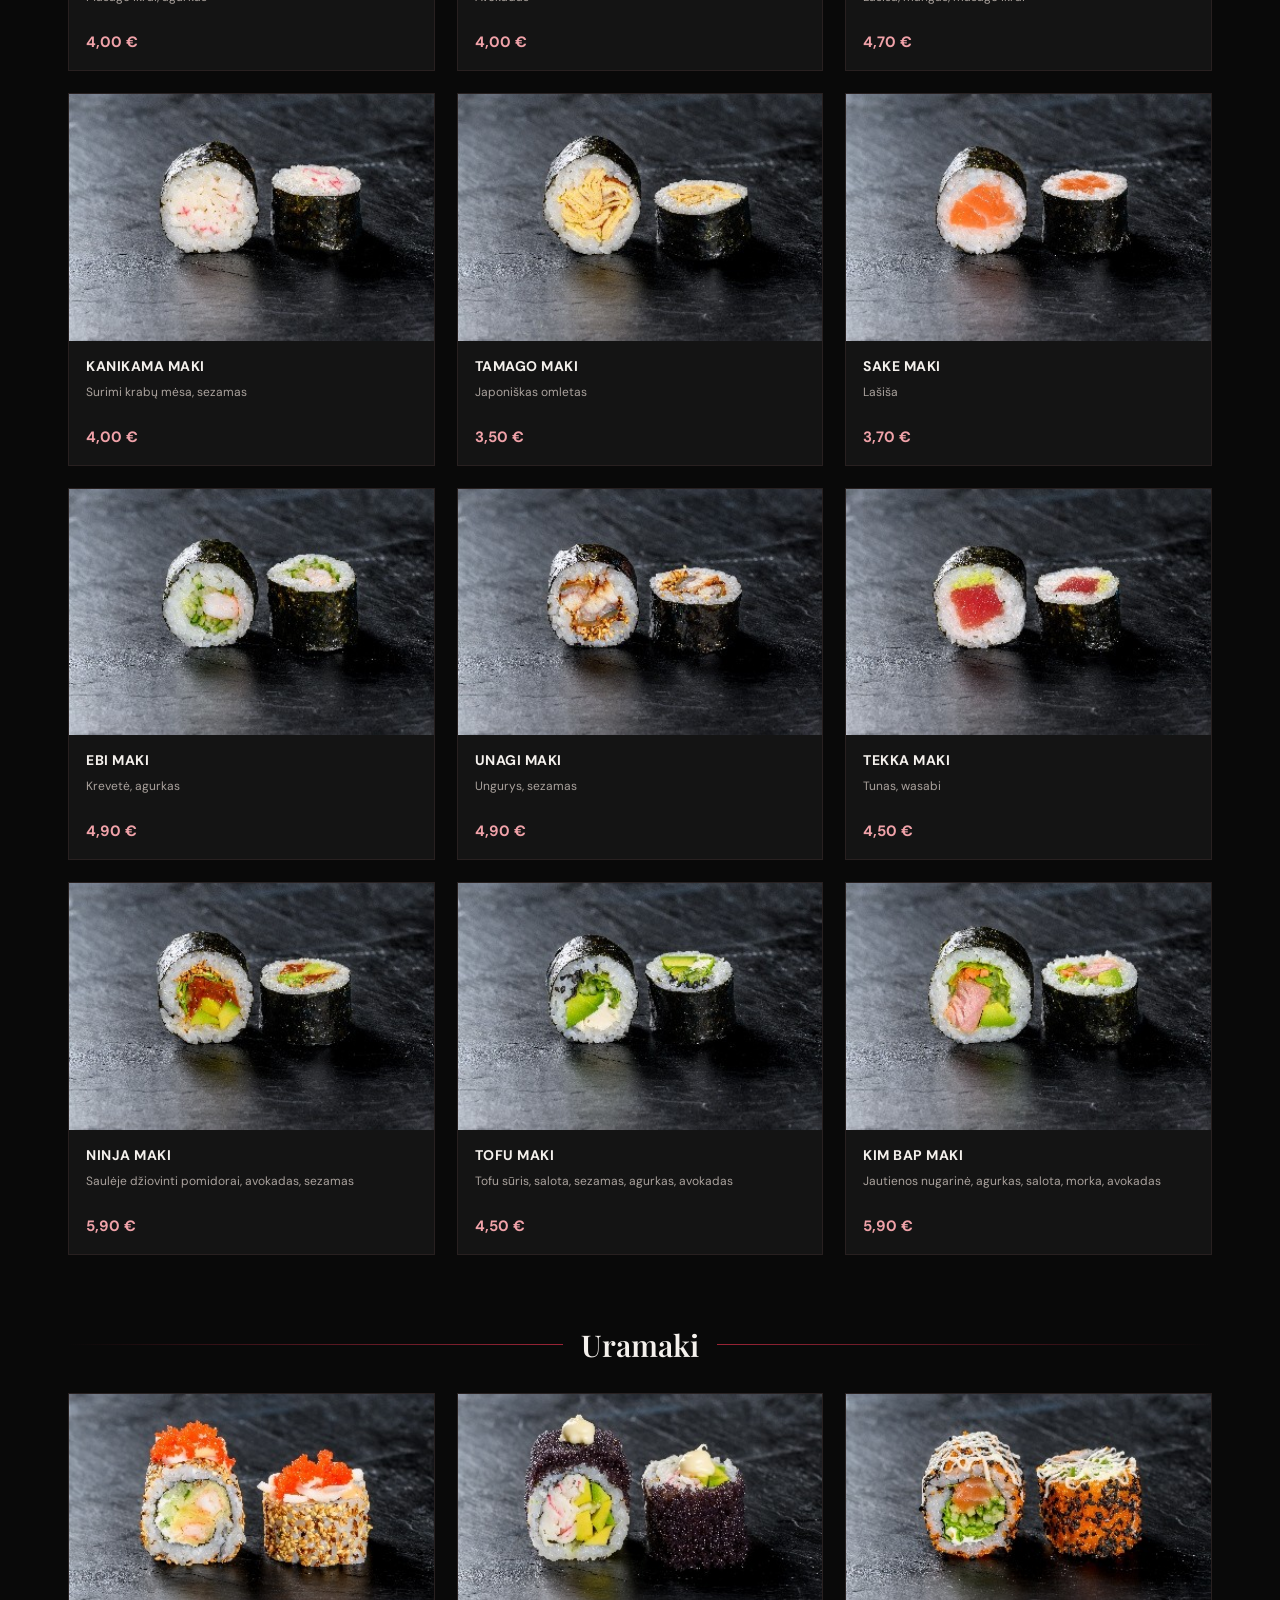
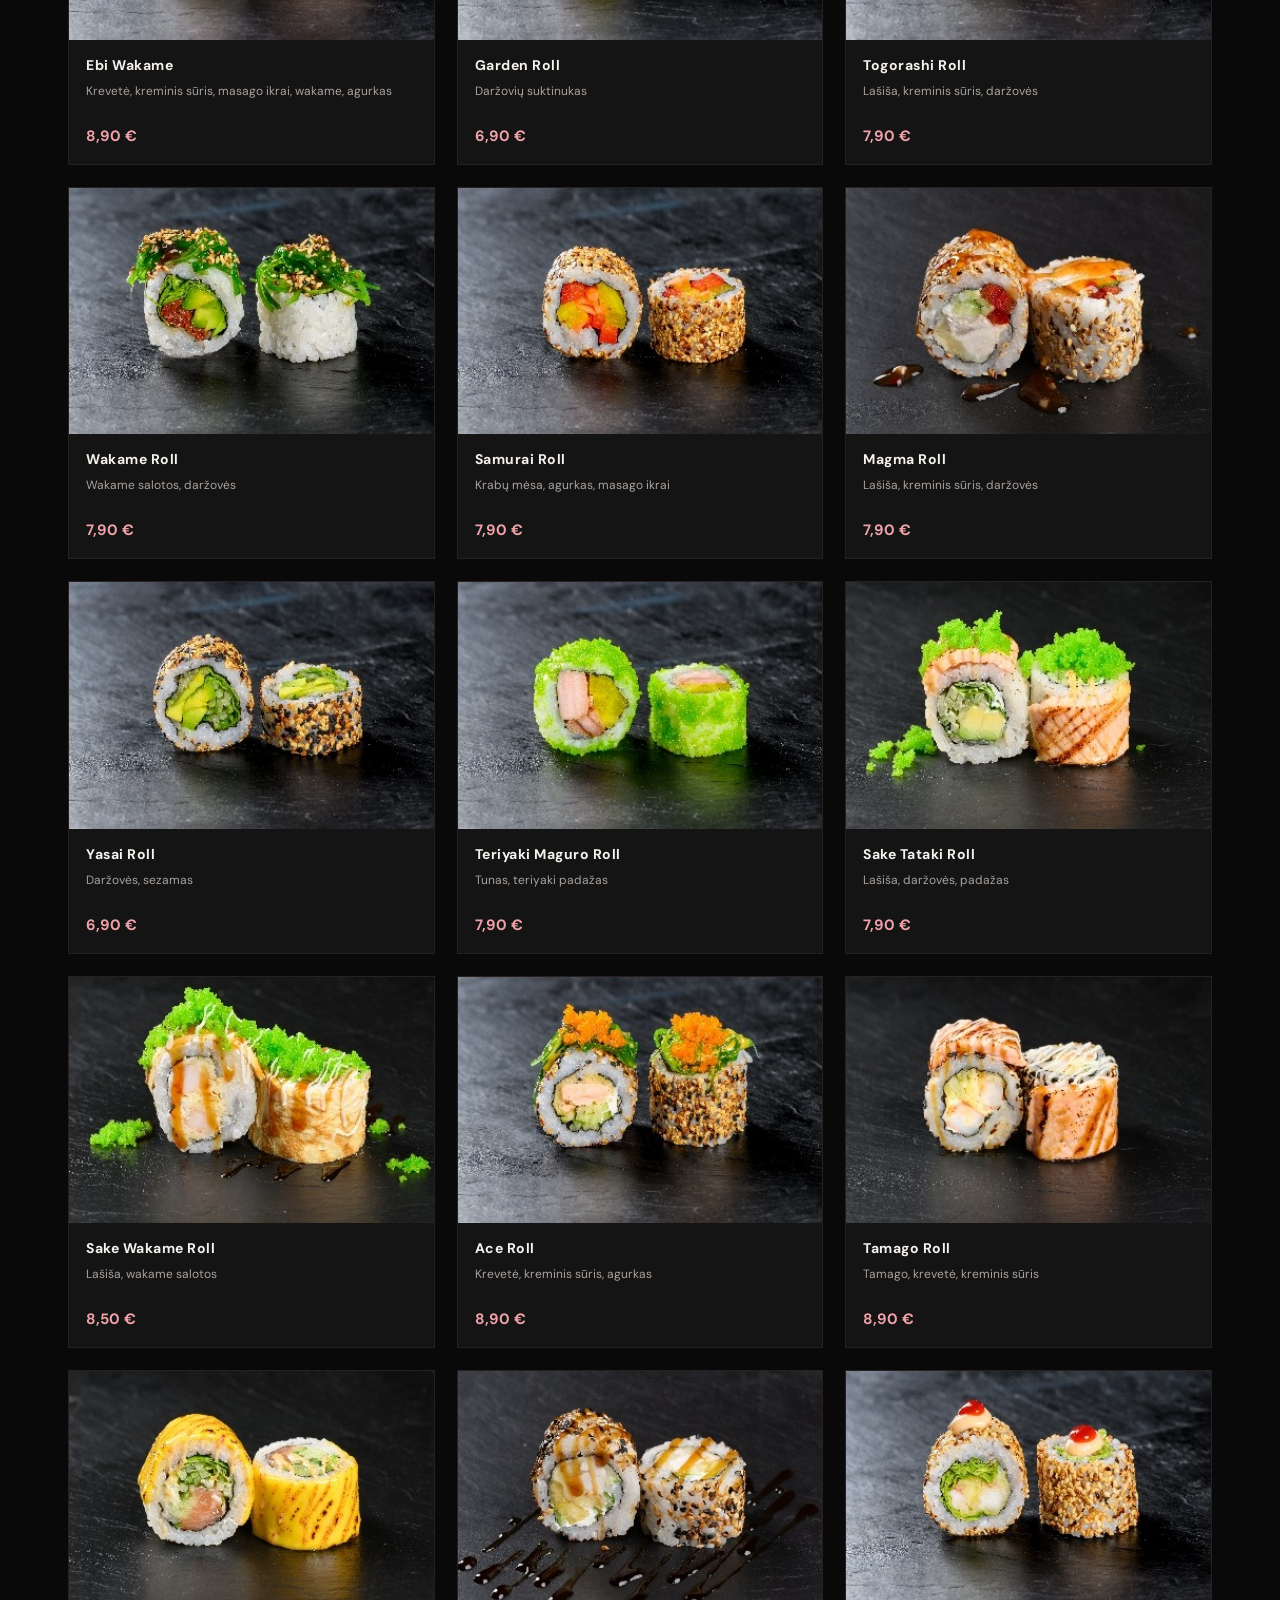
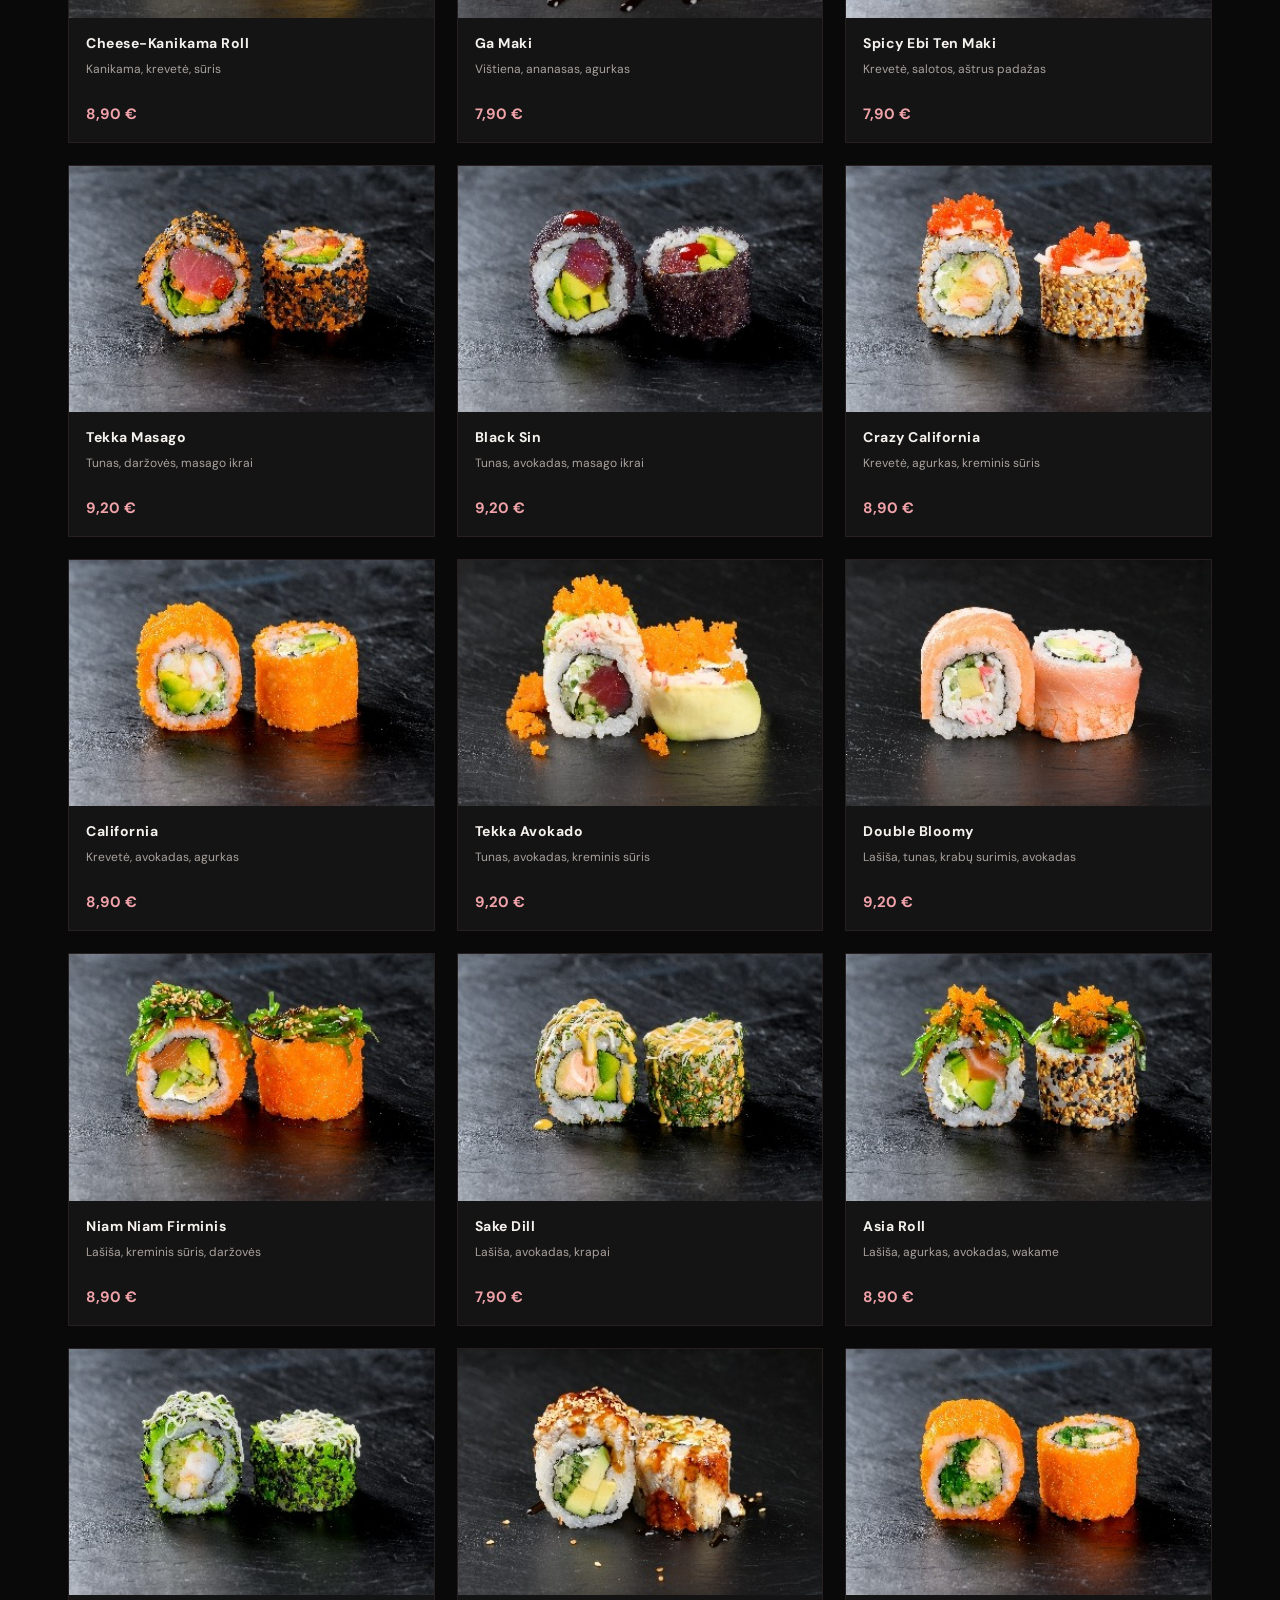
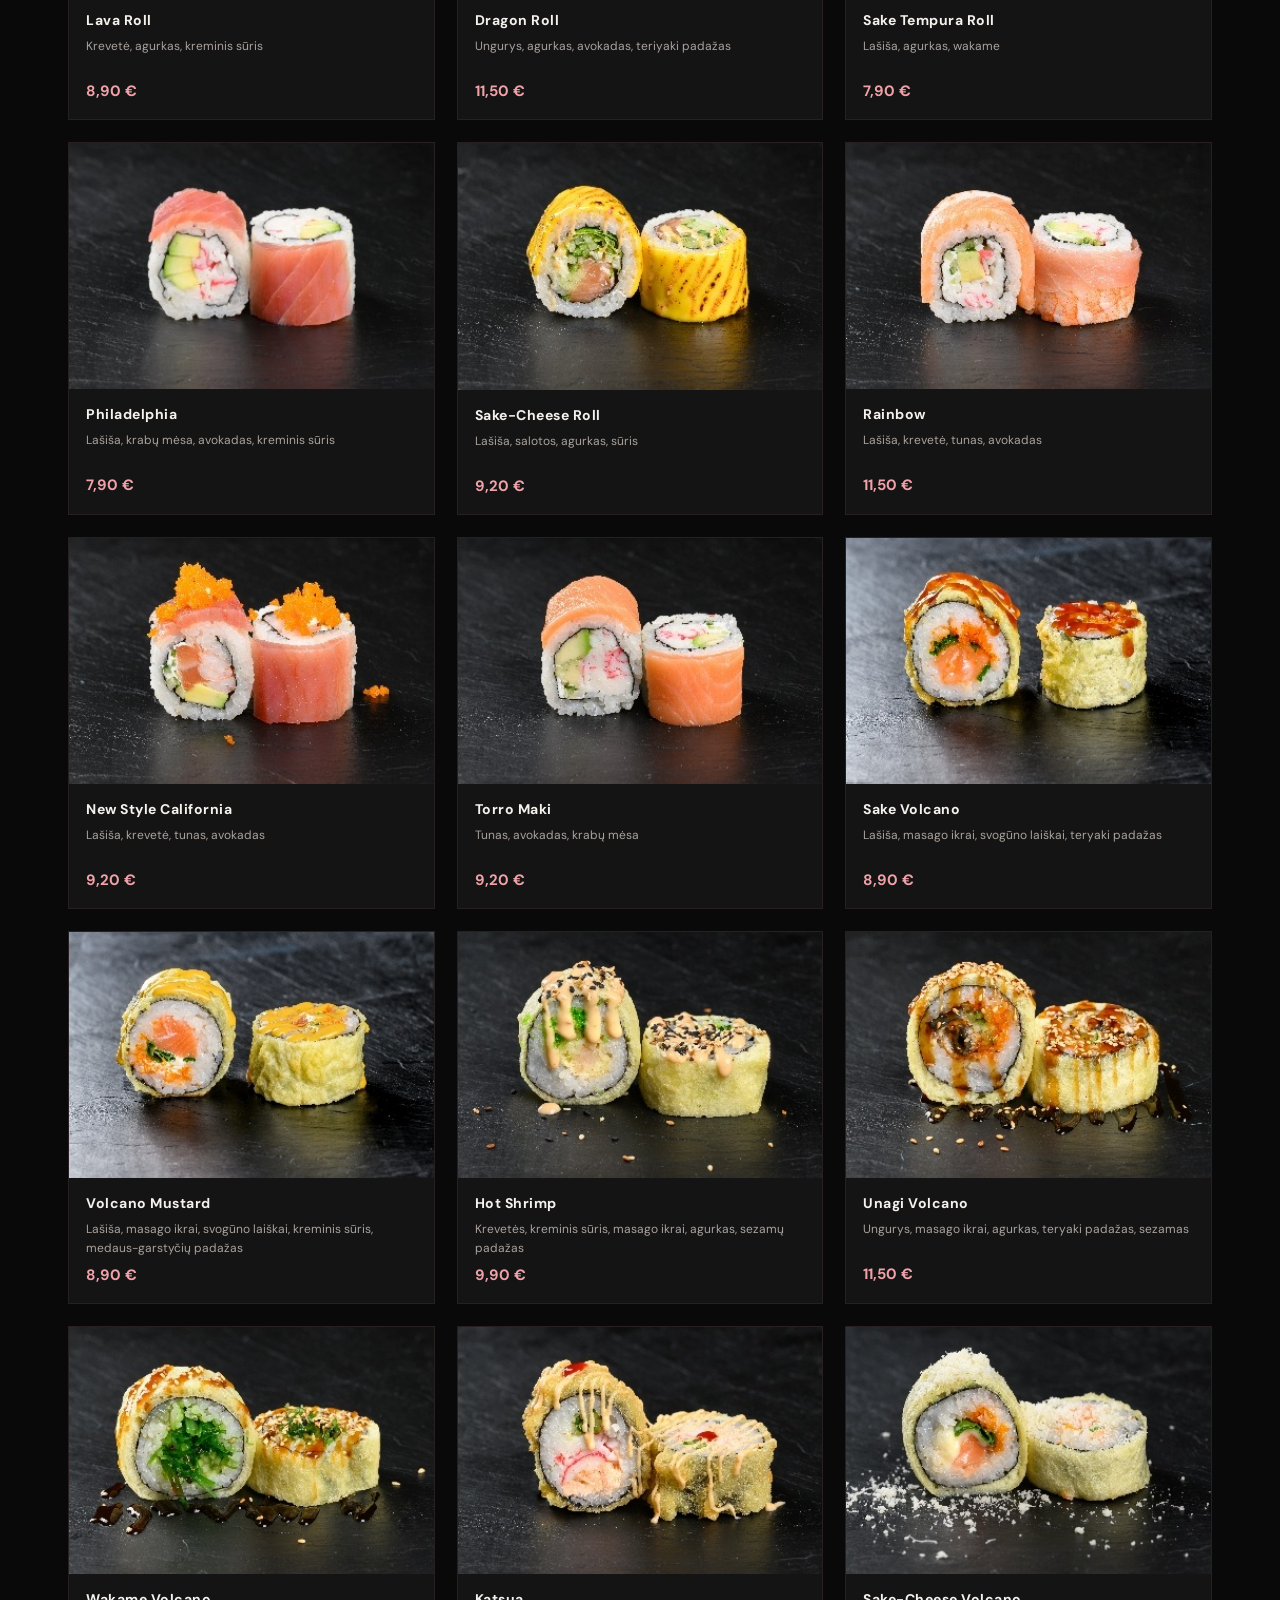
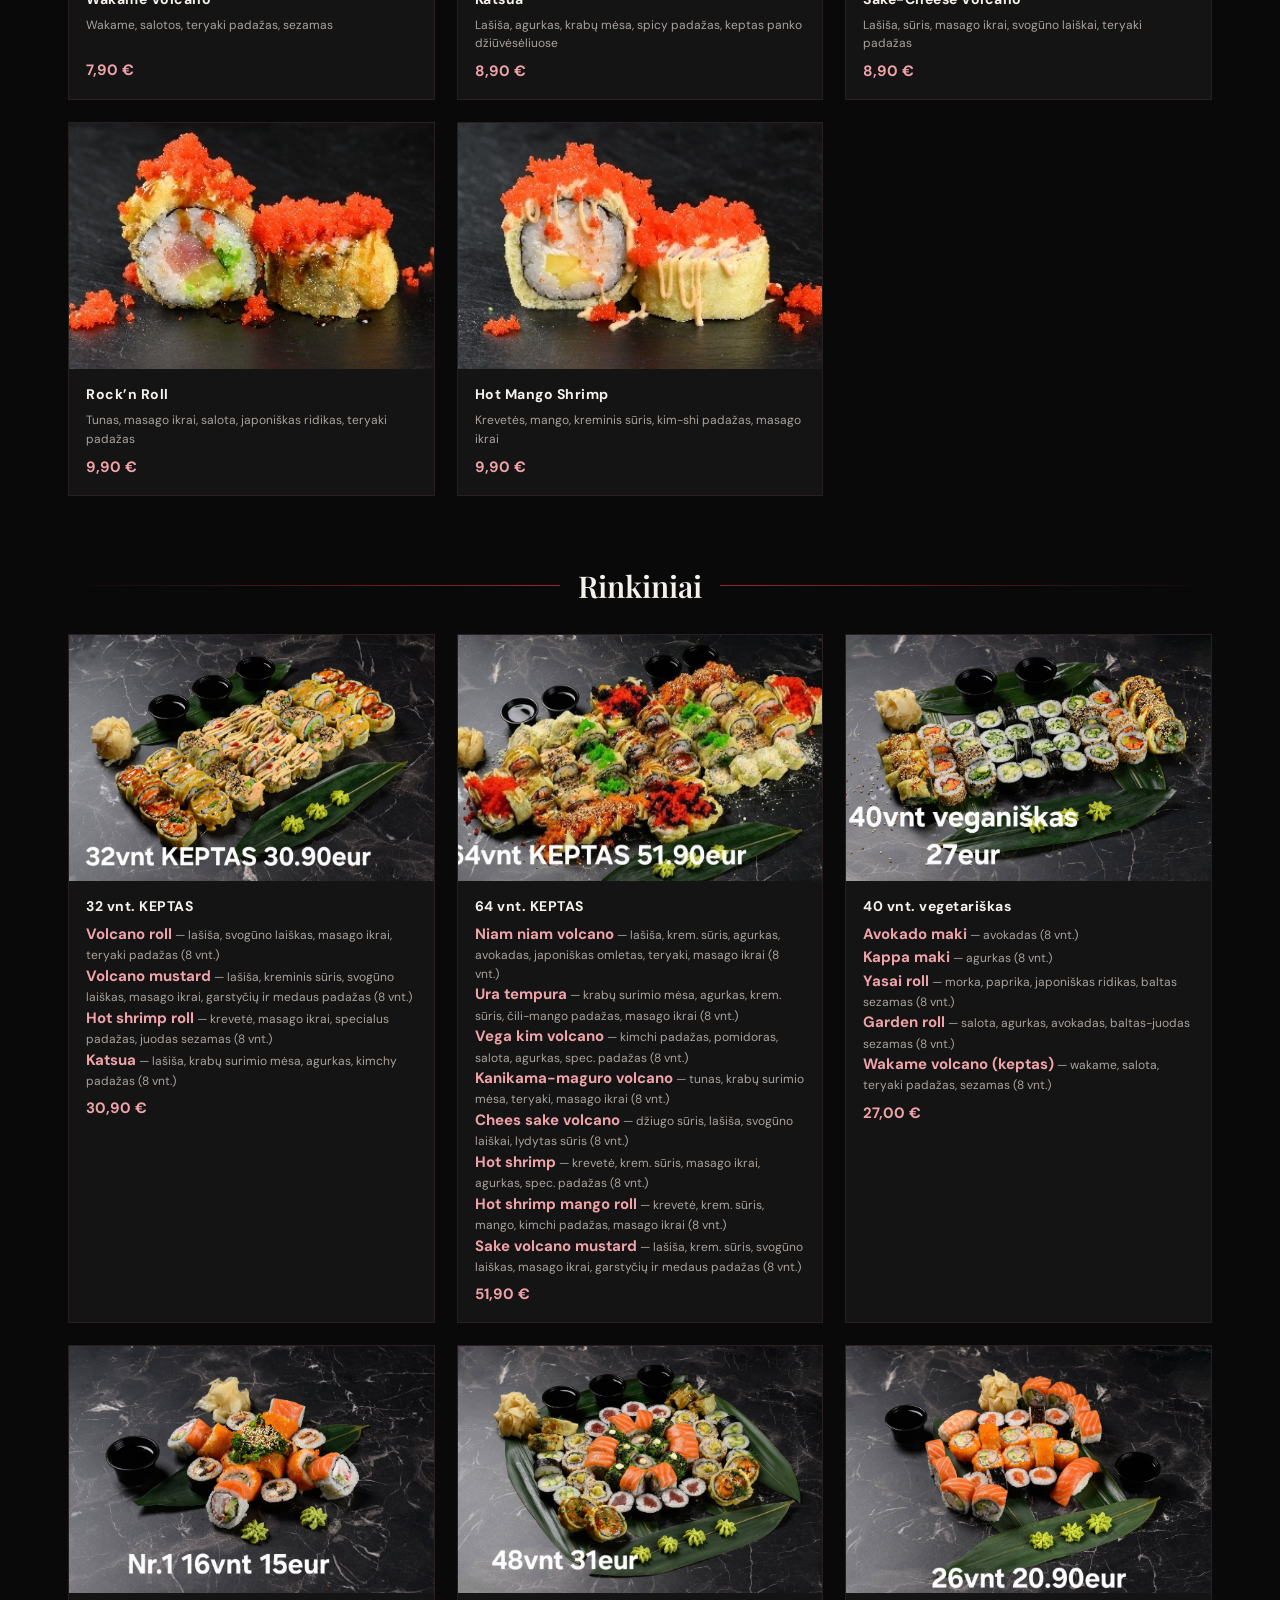
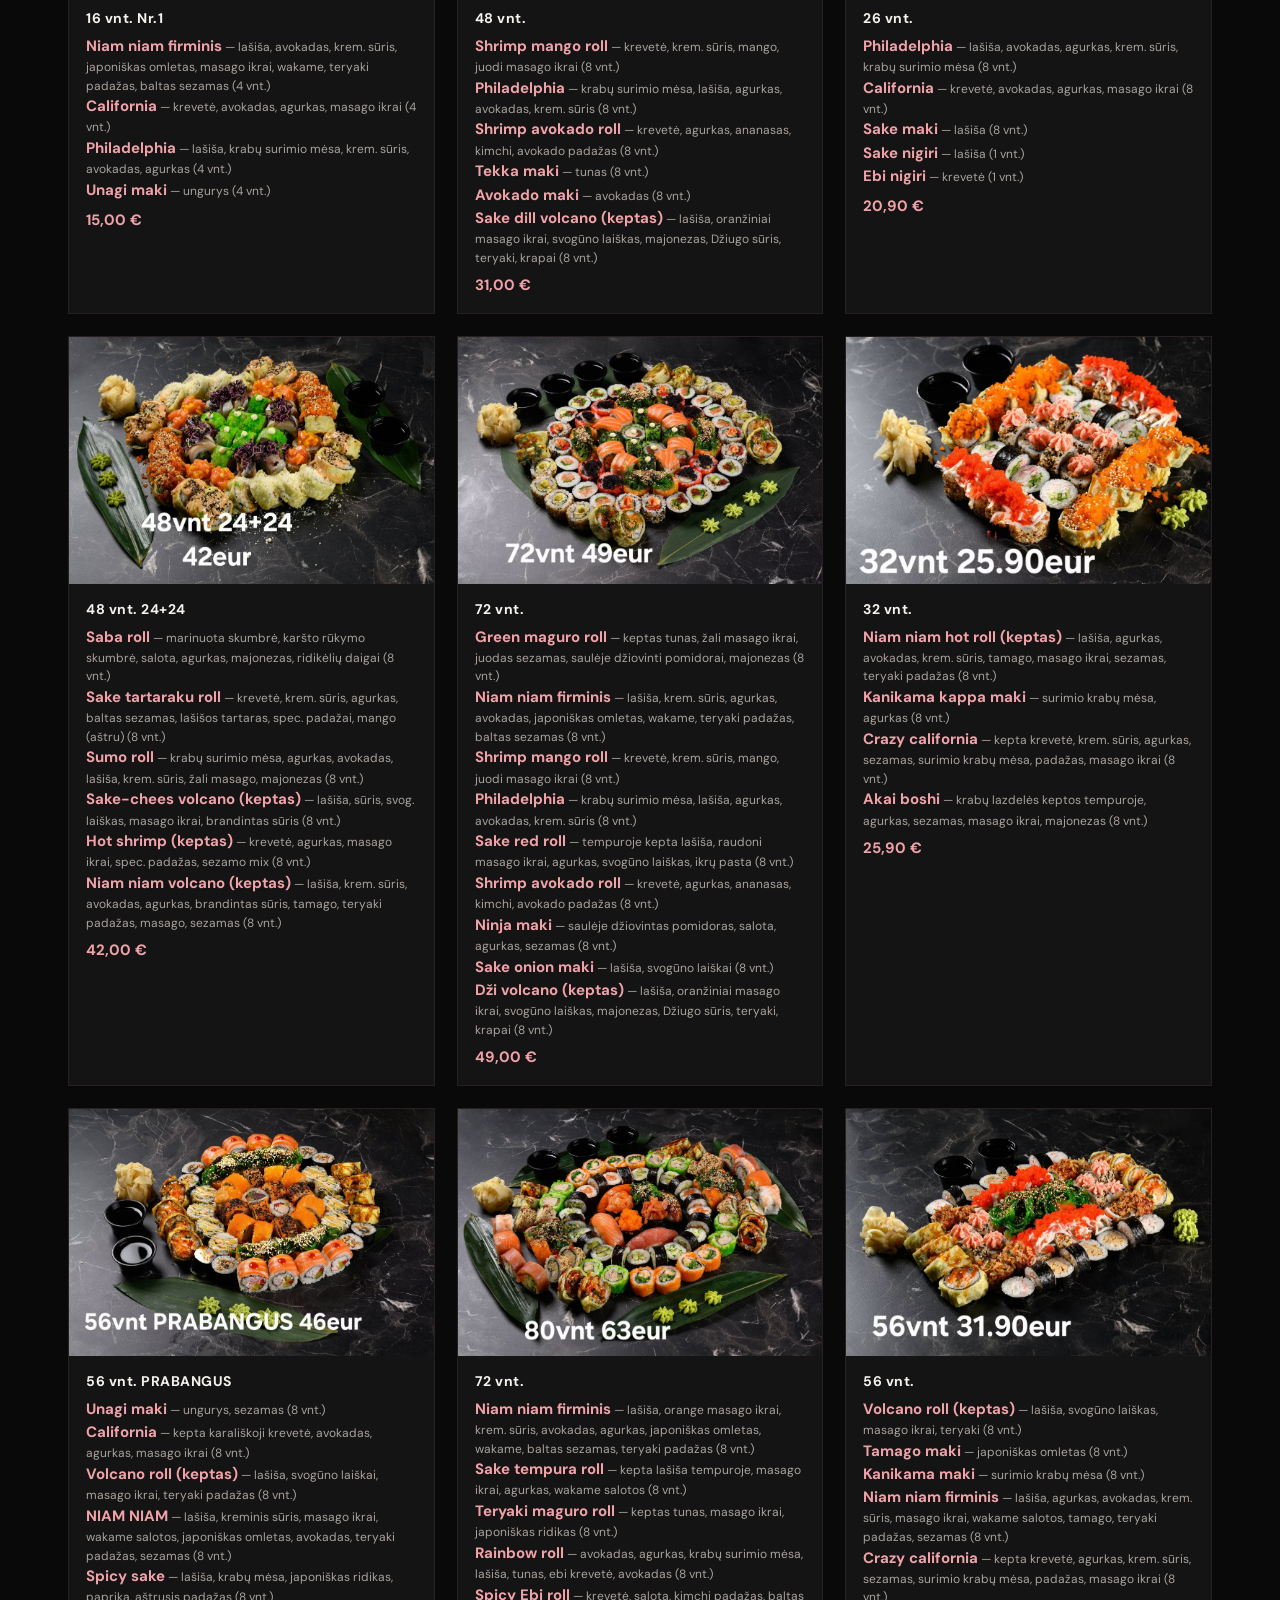
==== commit 3a96d86e: "Replace dish images in menu.html" ====
--- a/menu.html
+++ b/menu.html
@@ -213,7 +213,7 @@
 <div class="dish-grid">
 
 <article class="dish">
-<img src="images/rinkinys-01.jpg" alt="32 vnt. KEPTAS" loading="lazy">
+<img src="images/rinkinys-16.jpg" alt="32 vnt. KEPTAS" loading="lazy">
 <div class="dish-info">
 <h3>32 vnt. KEPTAS</h3>
 <p><strong>Volcano roll</strong> — lašiša, svogūno laiškas, masago ikrai, teryaki padažas (8 vnt.)<br>
@@ -225,7 +225,7 @@
 </article>
 
 <article class="dish">
-<img src="images/rinkinys-02.jpg" alt="64 vnt. KEPTAS" loading="lazy">
+<img src="images/rinkinys-18.jpg" alt="64 vnt. KEPTAS" loading="lazy">
 <div class="dish-info">
 <h3>64 vnt. KEPTAS</h3>
 <p><strong>Niam niam volcano</strong> — lašiša, krem. sūris, agurkas, avokadas, japoniškas omletas, teryaki, masago ikrai (8 vnt.)<br>
@@ -254,7 +254,7 @@
 </article>
 
 <article class="dish">
-<img src="images/rinkinys-04.jpg" alt="16 vnt. Nr.1" loading="lazy">
+<img src="images/rinkinys-19.jpg" alt="16 vnt. Nr.1" loading="lazy">
 <div class="dish-info">
 <h3>16 vnt. Nr.1</h3>
 <p><strong>Niam niam firminis</strong> — lašiša, avokadas, krem. sūris, japoniškas omletas, masago ikrai, wakame, teryaki padažas, baltas sezamas (4 vnt.)<br>
@@ -280,7 +280,7 @@
 </article>
 
 <article class="dish">
-<img src="images/rinkinys-06.jpg" alt="26 vnt." loading="lazy">
+<img src="images/rinkinys-21.jpg" alt="26 vnt." loading="lazy">
 <div class="dish-info">
 <h3>26 vnt.</h3>
 <p><strong>Philadelphia</strong> — lašiša, avokadas, agurkas, krem. sūris, krabų surimio mėsa (8 vnt.)<br>
@@ -293,7 +293,7 @@
 </article>
 
 <article class="dish">
-<img src="images/rinkinys-07.jpg" alt="48 vnt. 24+24" loading="lazy">
+<img src="images/rinkinys-06.jpg" alt="48 vnt. 24+24" loading="lazy">
 <div class="dish-info">
 <h3>48 vnt. 24+24</h3>
 <p><strong>Saba roll</strong> — marinuota skumbrė, karšto rūkymo skumbrė, salota, agurkas, majonezas, ridikėlių daigai (8 vnt.)<br>
@@ -307,7 +307,7 @@
 </article>
 
 <article class="dish">
-<img src="images/rinkinys-08.jpg" alt="72 vnt." loading="lazy">
+<img src="images/rinkinys-11.jpg" alt="72 vnt." loading="lazy">
 <div class="dish-info">
 <h3>72 vnt.</h3>
 <p><strong>Green maguro roll</strong> — keptas tunas, žali masago ikrai, juodas sezamas, saulėje džiovinti pomidorai, majonezas (8 vnt.)<br>
@@ -324,7 +324,7 @@
 </article>
 
 <article class="dish">
-<img src="images/rinkinys-09.jpg" alt="32 vnt." loading="lazy">
+<img src="images/rinkinys-01.jpg" alt="32 vnt." loading="lazy">
 <div class="dish-info">
 <h3>32 vnt.</h3>
 <p><strong>Niam niam hot roll (keptas)</strong> — lašiša, agurkas, avokadas, krem. sūris, tamago, masago ikrai, sezamas, teryaki padažas (8 vnt.)<br>
@@ -336,7 +336,7 @@
 </article>
 
 <article class="dish">
-<img src="images/rinkinys-10.jpg" alt="56 vnt. PRABANGUS" loading="lazy">
+<img src="images/rinkinys-07.jpg" alt="56 vnt. PRABANGUS" loading="lazy">
 <div class="dish-info">
 <h3>56 vnt. PRABANGUS</h3>
 <p><strong>Unagi maki</strong> — ungurys, sezamas (8 vnt.)<br>
@@ -351,7 +351,7 @@
 </article>
 
 <article class="dish">
-<img src="images/rinkinys-11.jpg" alt="80 vnt." loading="lazy">
+<img src="images/rinkinys-13.jpg" alt="80 vnt." loading="lazy">
 <div class="dish-info">
 <h3>72 vnt.</h3>
 <p><strong>Niam niam firminis</strong> — lašiša, orange masago ikrai, krem. sūris, avokadas, agurkas, japoniškas omletas, wakame, baltas sezamas, teryaki padažas (8 vnt.)<br>
@@ -367,7 +367,7 @@
 </article>
 
 <article class="dish">
-<img src="images/rinkinys-12.jpg" alt="56 vnt." loading="lazy">
+<img src="images/rinkinys-08.jpg" alt="56 vnt." loading="lazy">
 <div class="dish-info">
 <h3>56 vnt.</h3>
 <p><strong>Volcano roll (keptas)</strong> — lašiša, svogūno laiškas, masago ikrai, teryaki (8 vnt.)<br>
@@ -382,7 +382,7 @@
 </article>
 
 <article class="dish">
-<img src="images/rinkinys-13.jpg" alt="32 vnt." loading="lazy">
+<img src="images/rinkinys-22.jpg" alt="32 vnt." loading="lazy">
 <div class="dish-info">
 <h3>32 vnt.</h3>
 <p><strong>Philadelphia</strong> — lašiša, avokadas, agurkas, krem. sūris, krabų surimio mėsa (16 vnt.)<br>
@@ -409,7 +409,7 @@
 </article>
 
 <article class="dish">
-<img src="images/rinkinys-15.jpg" alt="32 vnt. California ir Philadelphia" loading="lazy">
+<img src="images/rinkinys-23.jpg" alt="32 vnt. California ir Philadelphia" loading="lazy">
 <div class="dish-info">
 <h3>32 vnt.</h3>
 <p><strong>Philadelphia</strong> — lašiša, avokadas, agurkas, krem. sūris, krabų surimio mėsa (16 vnt.)<br>
@@ -419,7 +419,7 @@
 </article>
 
 <article class="dish">
-<img src="images/rinkinys-16.jpg" alt="40 vnt. Nr.1" loading="lazy">
+<img src="images/rinkinys-04.jpg" alt="40 vnt. Nr.1" loading="lazy">
 <div class="dish-info">
 <h3>40 vnt. Nr.1</h3>
 <p><strong>Philadelphia</strong> — lašiša, avokadas, agurkas, krem. sūris, krabų surimio mėsa (8 vnt.)<br>
@@ -432,7 +432,7 @@
 </article>
 
 <article class="dish">
-<img src="images/rinkinys-17.jpg" alt="16 vnt. Nr.2" loading="lazy">
+<img src="images/rinkinys-20.jpg" alt="16 vnt. Nr.2" loading="lazy">
 <div class="dish-info">
 <h3>16 vnt. Nr.2</h3>
 <p><strong>Niam niam firminis</strong> — lašiša, avokadas, krem. sūris, japoniškas omletas, masago ikrai, wakame, teryaki padažas, baltas sezamas (4 vnt.)<br>
@@ -444,7 +444,7 @@
 </article>
 
 <article class="dish">
-<img src="images/rinkinys-18.jpg" alt="104 vnt." loading="lazy">
+<img src="images/rinkinys-15.jpg" alt="104 vnt." loading="lazy">
 <div class="dish-info">
 <h3>104 vnt.</h3>
 <p><strong>Niam niam firminis</strong> — lašiša, krem. sūris, agurkas, avokadas, tamago, wakame ir teryaki, baltas sezamas (8 vnt.)<br>
@@ -465,7 +465,7 @@
 </article>
 
 <article class="dish">
-<img src="images/rinkinys-19.jpg" alt="64 vnt." loading="lazy">
+<img src="images/rinkinys-10.jpg" alt="64 vnt." loading="lazy">
 <div class="dish-info">
 <h3>64 vnt.</h3>
 <p><strong>Teryaki maguro roll</strong> — keptas tunas, žali masago ikrai, japoniškas ridikas (8 vnt.)<br>
@@ -481,7 +481,7 @@
 </article>
 
 <article class="dish">
-<img src="images/rinkinys-20.jpg" alt="48 vnt. KEPTAS" loading="lazy">
+<img src="images/rinkinys-17.jpg" alt="48 vnt. KEPTAS" loading="lazy">
 <div class="dish-info">
 <h3>48 vnt. KEPTAS</h3>
 <p><strong>Volcano roll</strong> — lašiša, svogūno laiškas, masago ikrai, teryaki padažas (8 vnt.)<br>
@@ -495,7 +495,7 @@
 </article>
 
 <article class="dish">
-<img src="images/rinkinys-21.jpg" alt="72 vnt. YPATINGAS" loading="lazy">
+<img src="images/rinkinys-12.jpg" alt="72 vnt. YPATINGAS" loading="lazy">
 <div class="dish-info">
 <h3>72 vnt. YPATINGAS</h3>
 <p><strong>Niam niam firminis</strong> — lašiša, orange masago ikrai, krem. sūris, avokadas, agurkas, japoniškas omletas, wakame, baltas sezamas, teryaki padažas (8 vnt.)<br>
@@ -512,7 +512,7 @@
 </article>
 
 <article class="dish">
-<img src="images/rinkinys-22.jpg" alt="64 vnt. GURMANIŠKAS" loading="lazy">
+<img src="images/rinkinys-09.jpg" alt="64 vnt. GURMANIŠKAS" loading="lazy">
 <div class="dish-info">
 <h3>64 vnt. GURMANIŠKAS</h3>
 <p><strong>Ace roll</strong> — lašiša (apdeginta ugnimi), krevetė, krem. sūris, juodas-baltas sezamas, agurkas, teryaki padažas, majonezas (8 vnt.)<br>
@@ -528,7 +528,7 @@
 </article>
 
 <article class="dish">
-<img src="images/rinkinys-23.jpg" alt="40 vnt. Nr.2" loading="lazy">
+<img src="images/rinkinys-02.jpg" alt="40 vnt. Nr.2" loading="lazy">
 <div class="dish-info">
 <h3>40 vnt. Nr.2</h3>
 <p><strong>Niam niam firminis</strong> — lašiša, orange masago ikrai, krem. sūris, avokadas, agurkas, tamago, wakame salotos, baltas sezamas, teryaki padažas (8 vnt.)<br>
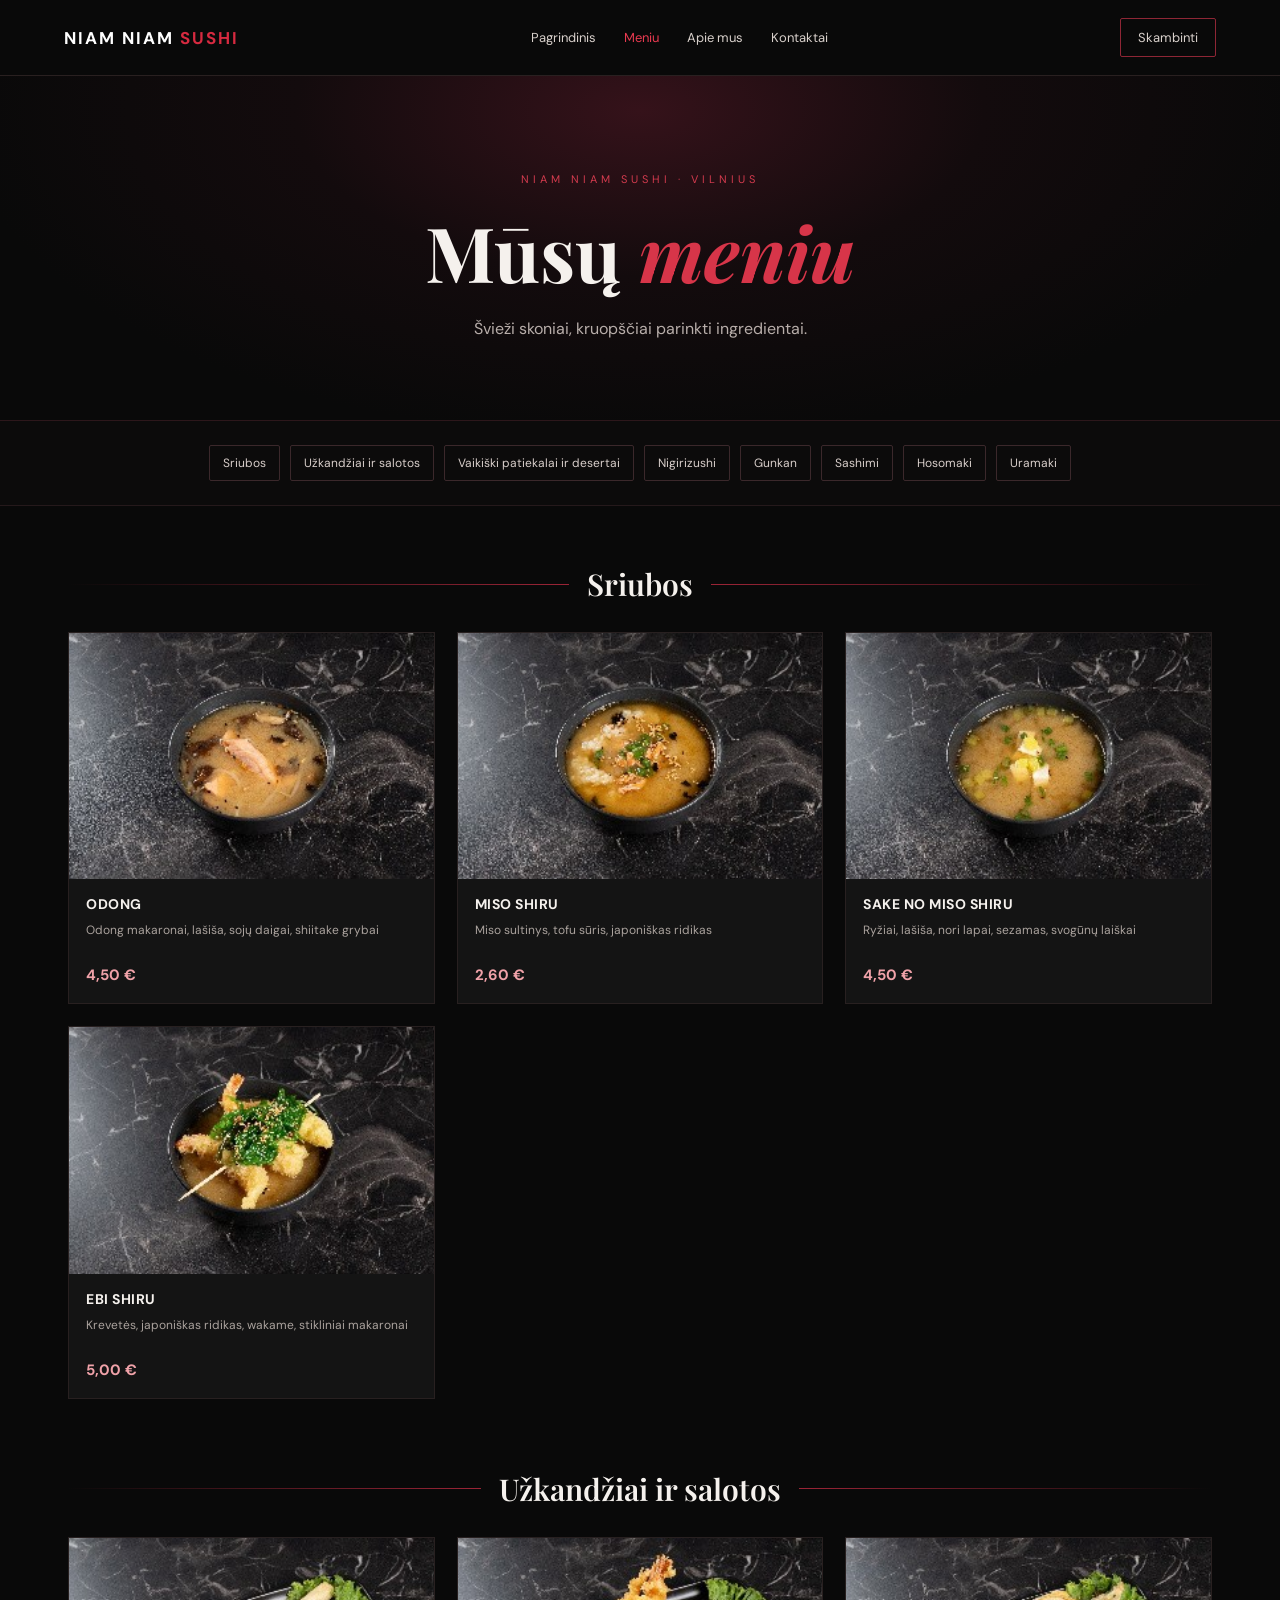
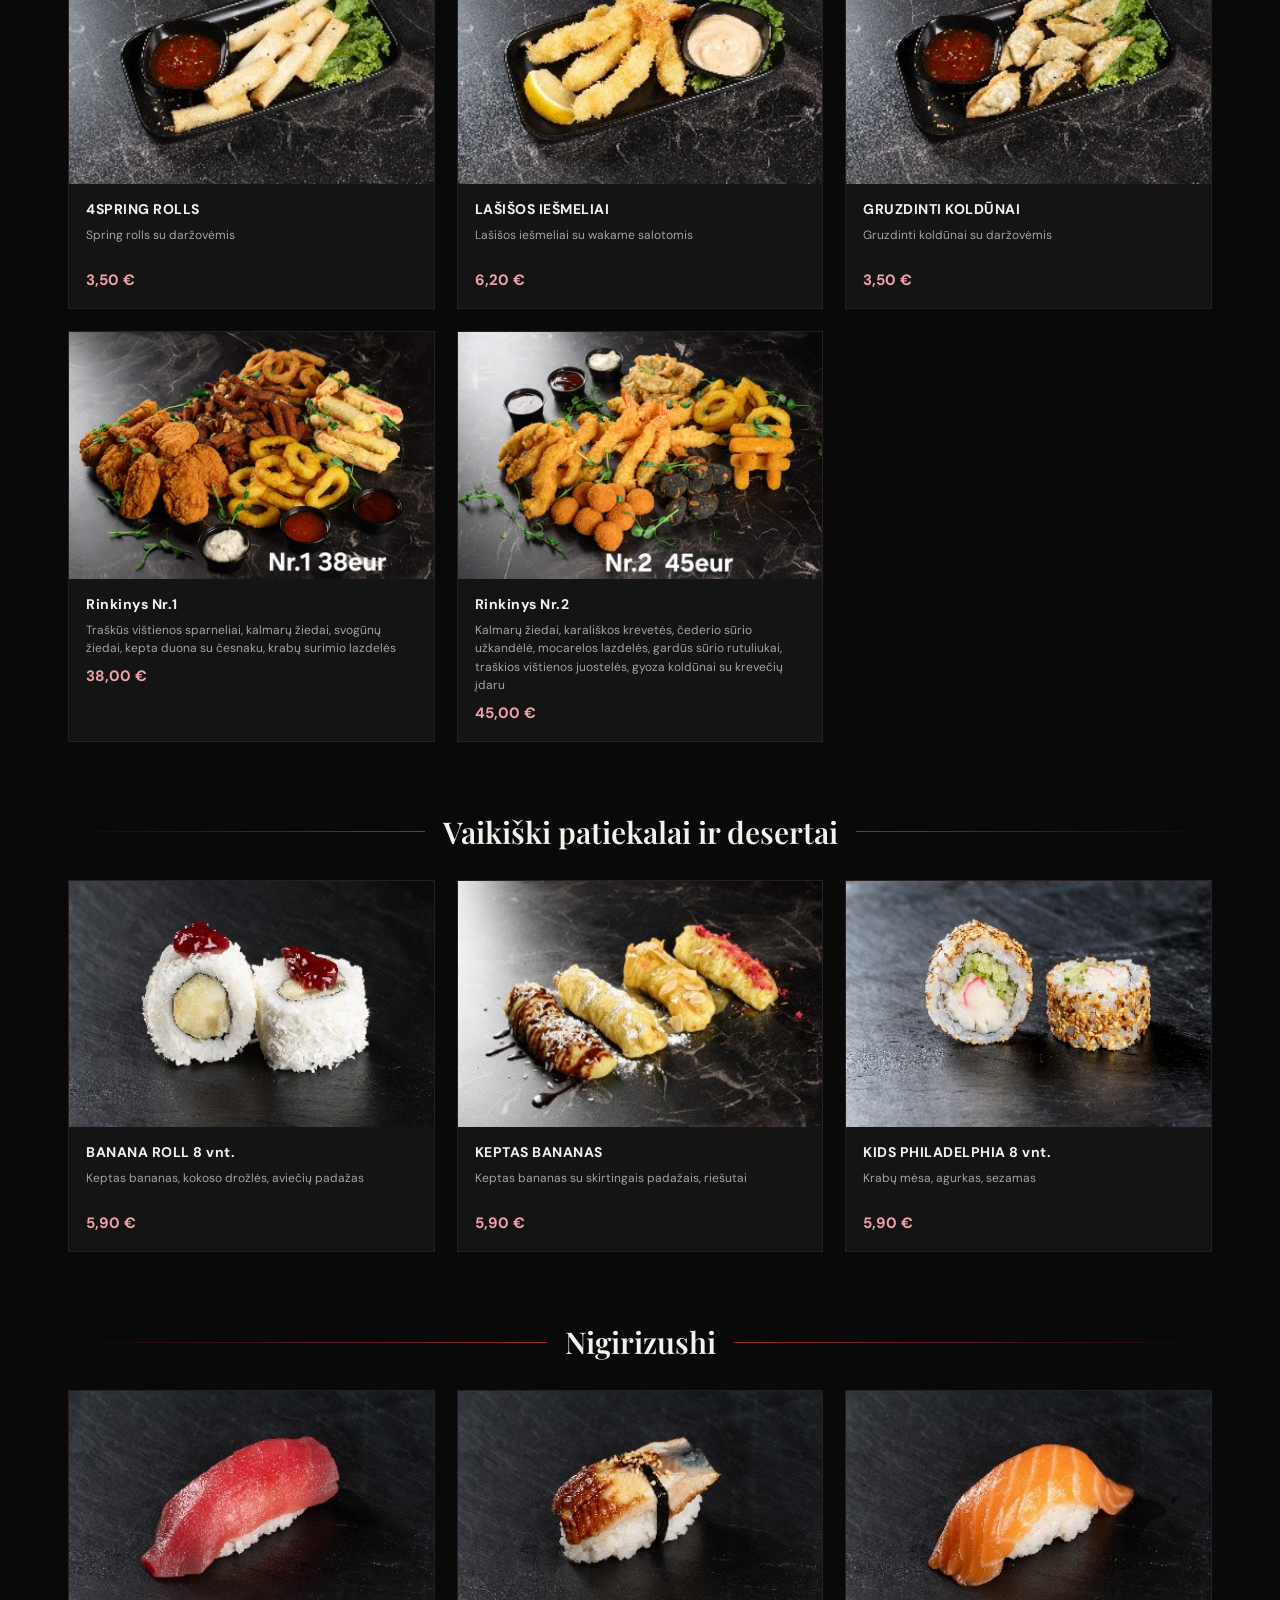
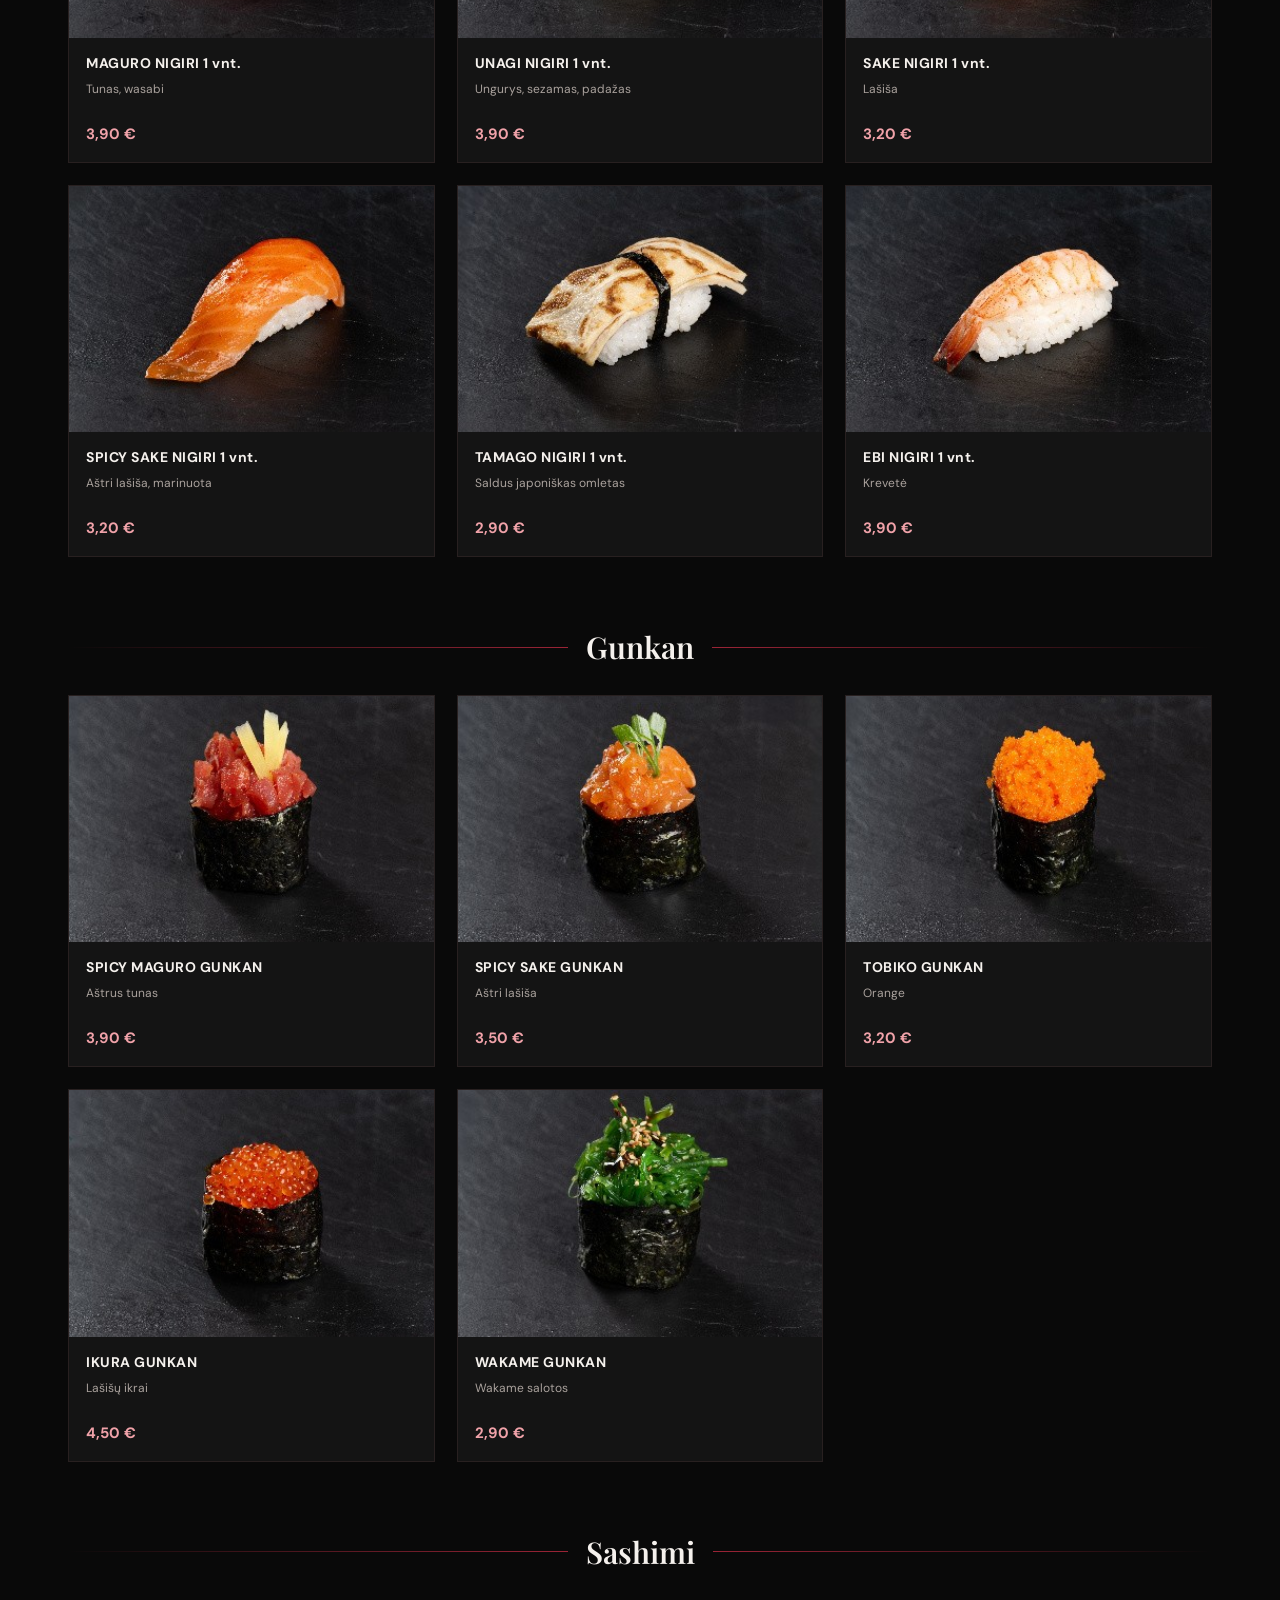
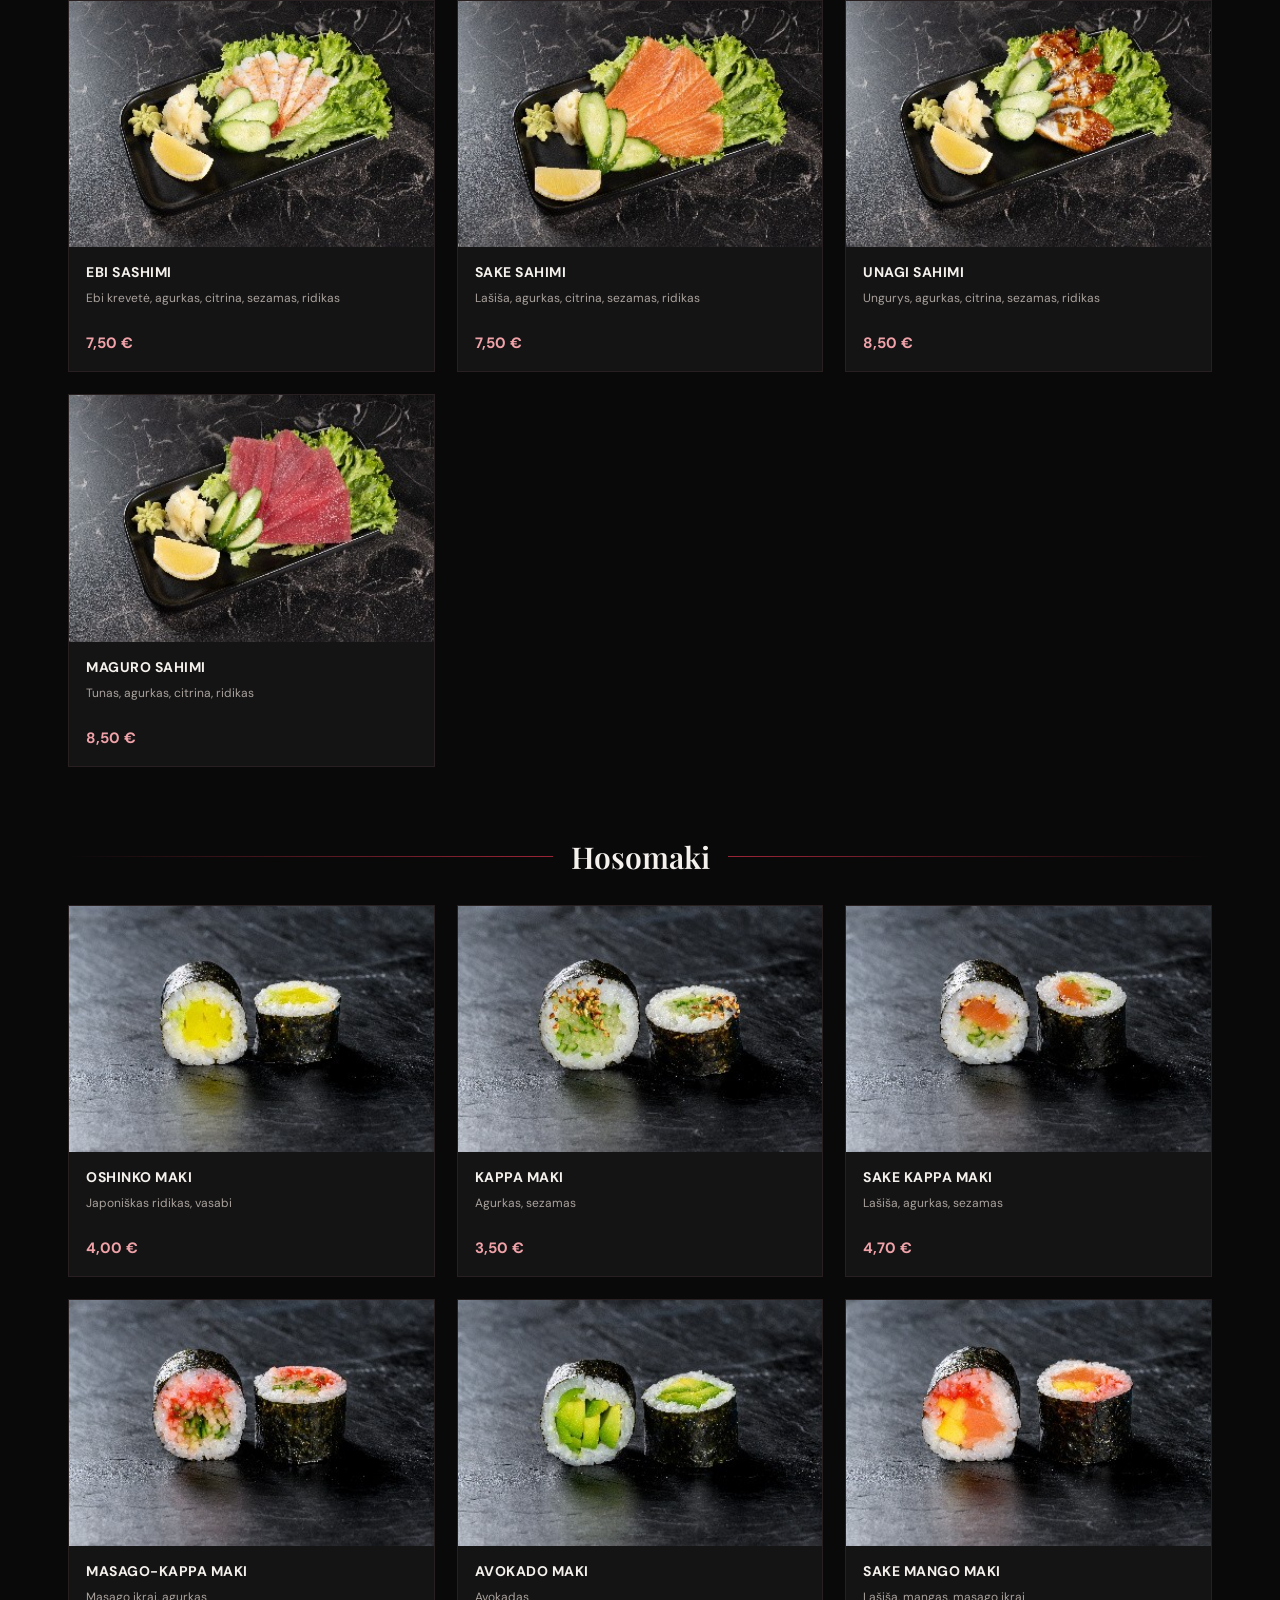
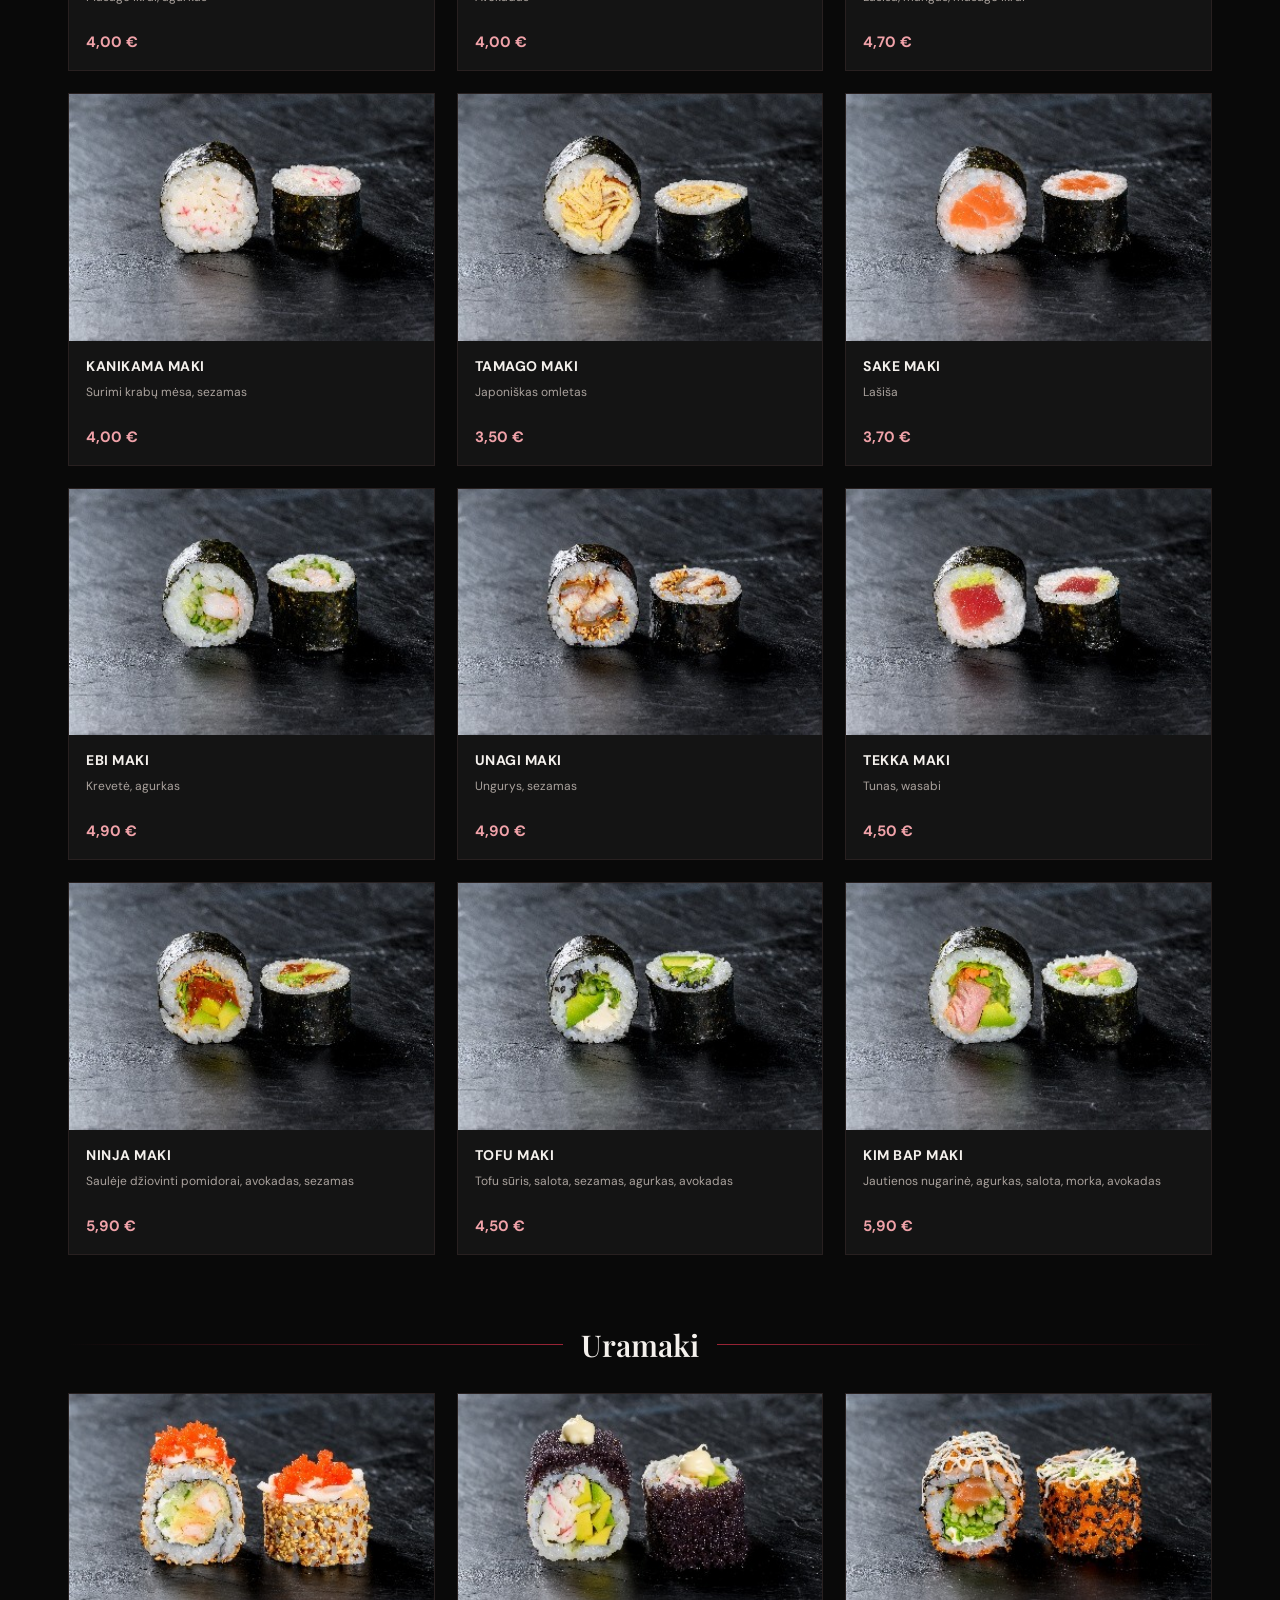
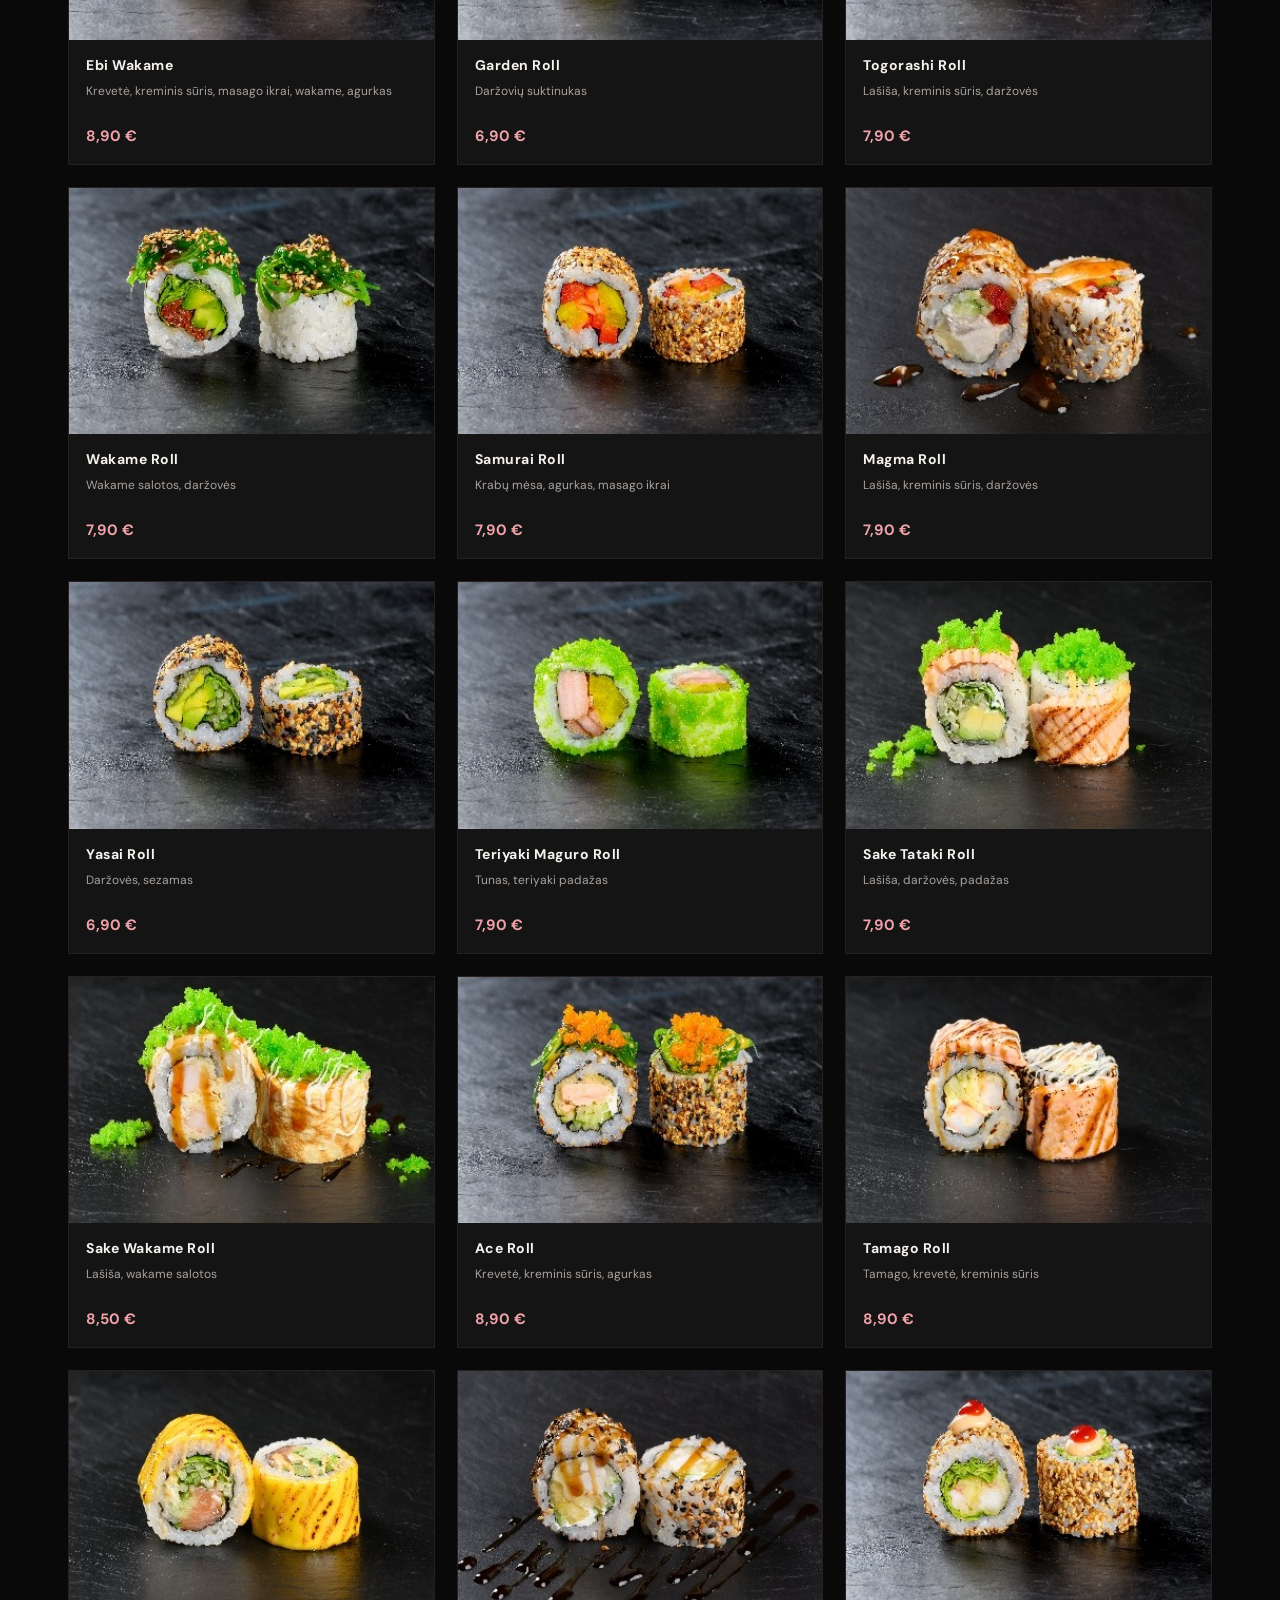
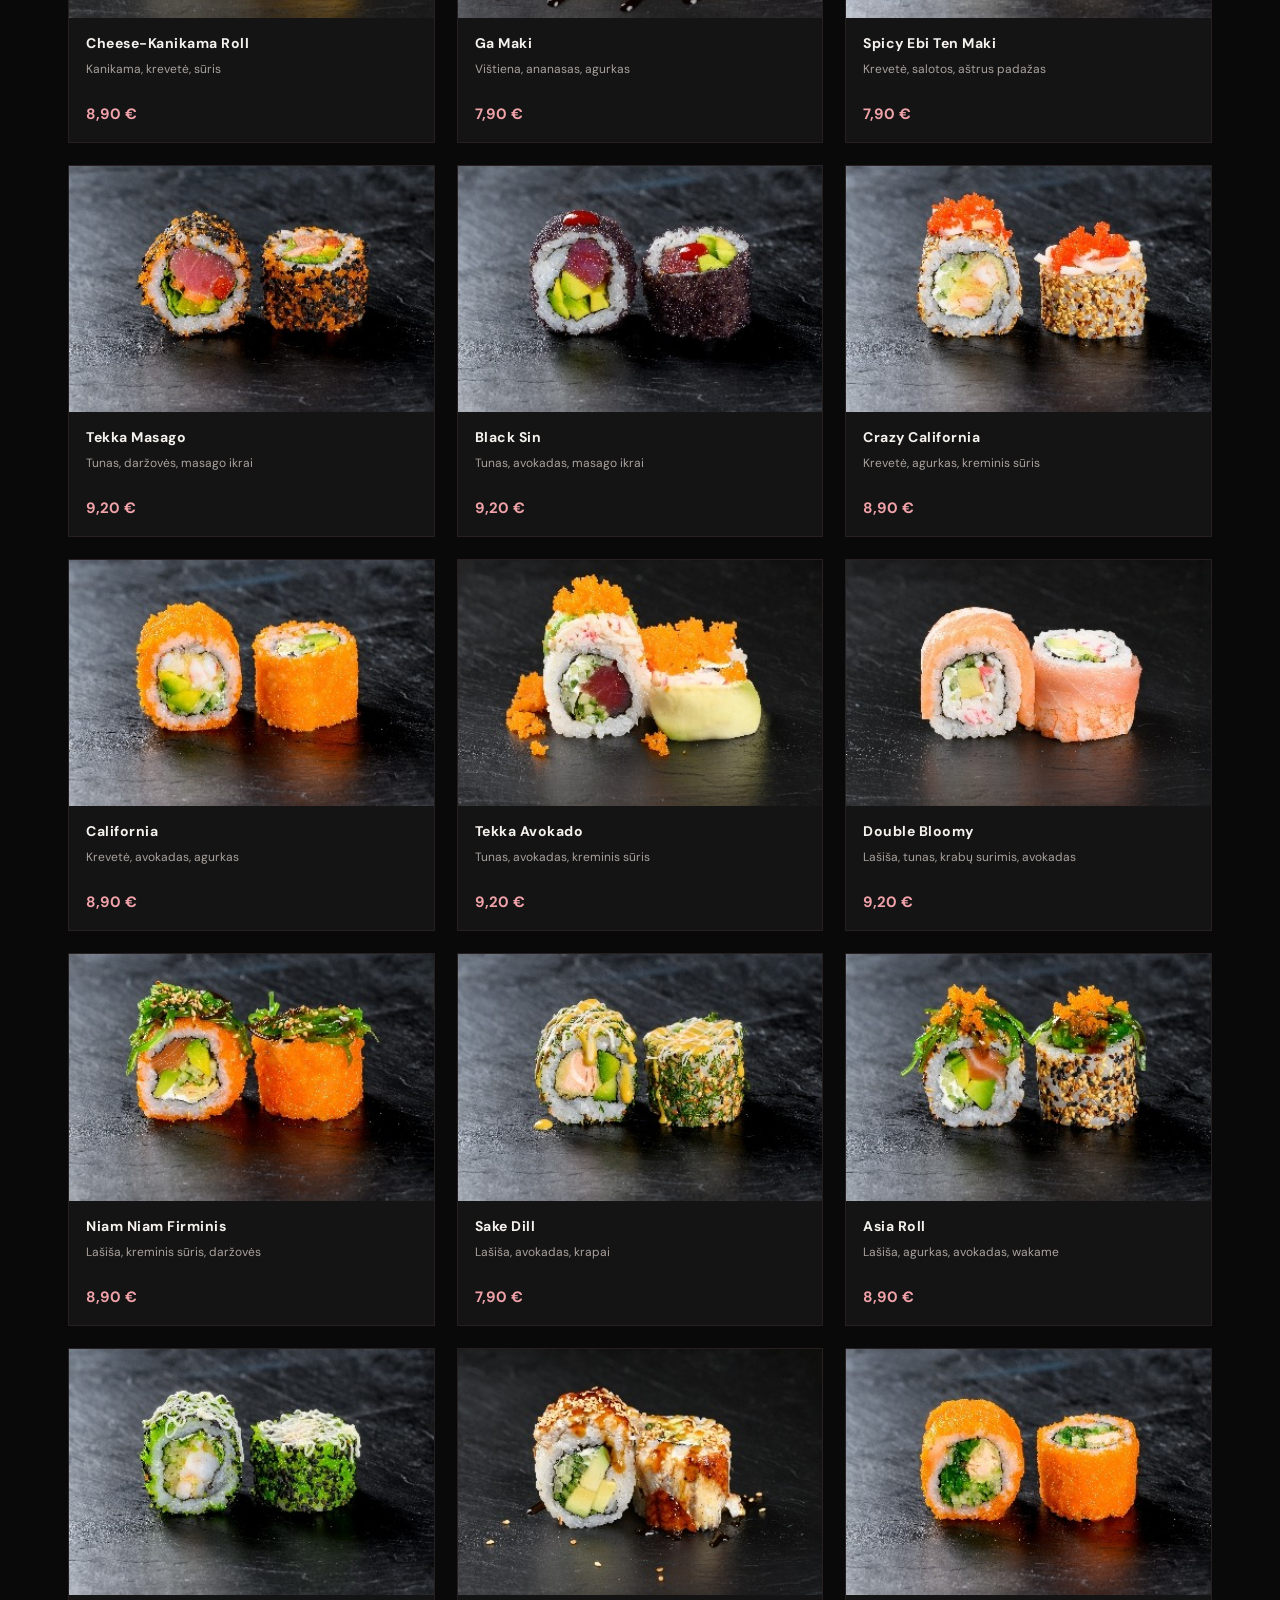
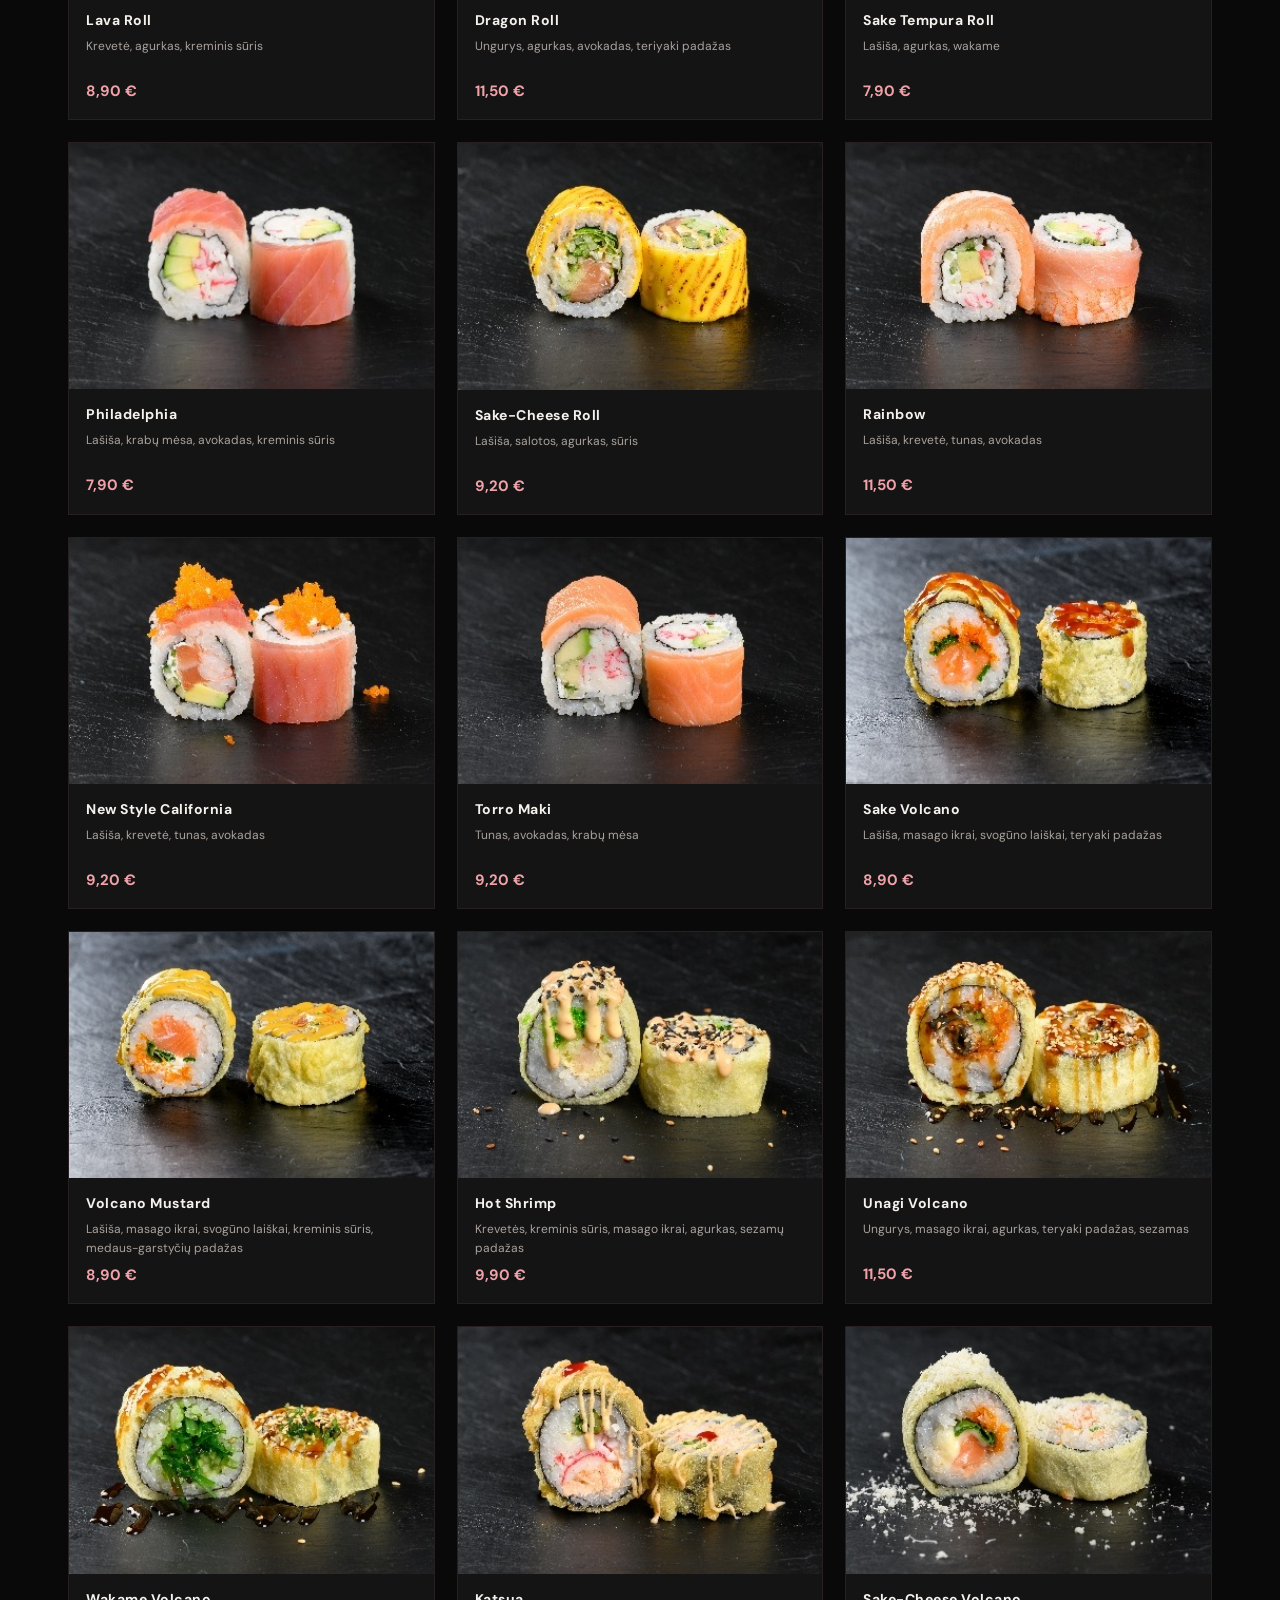
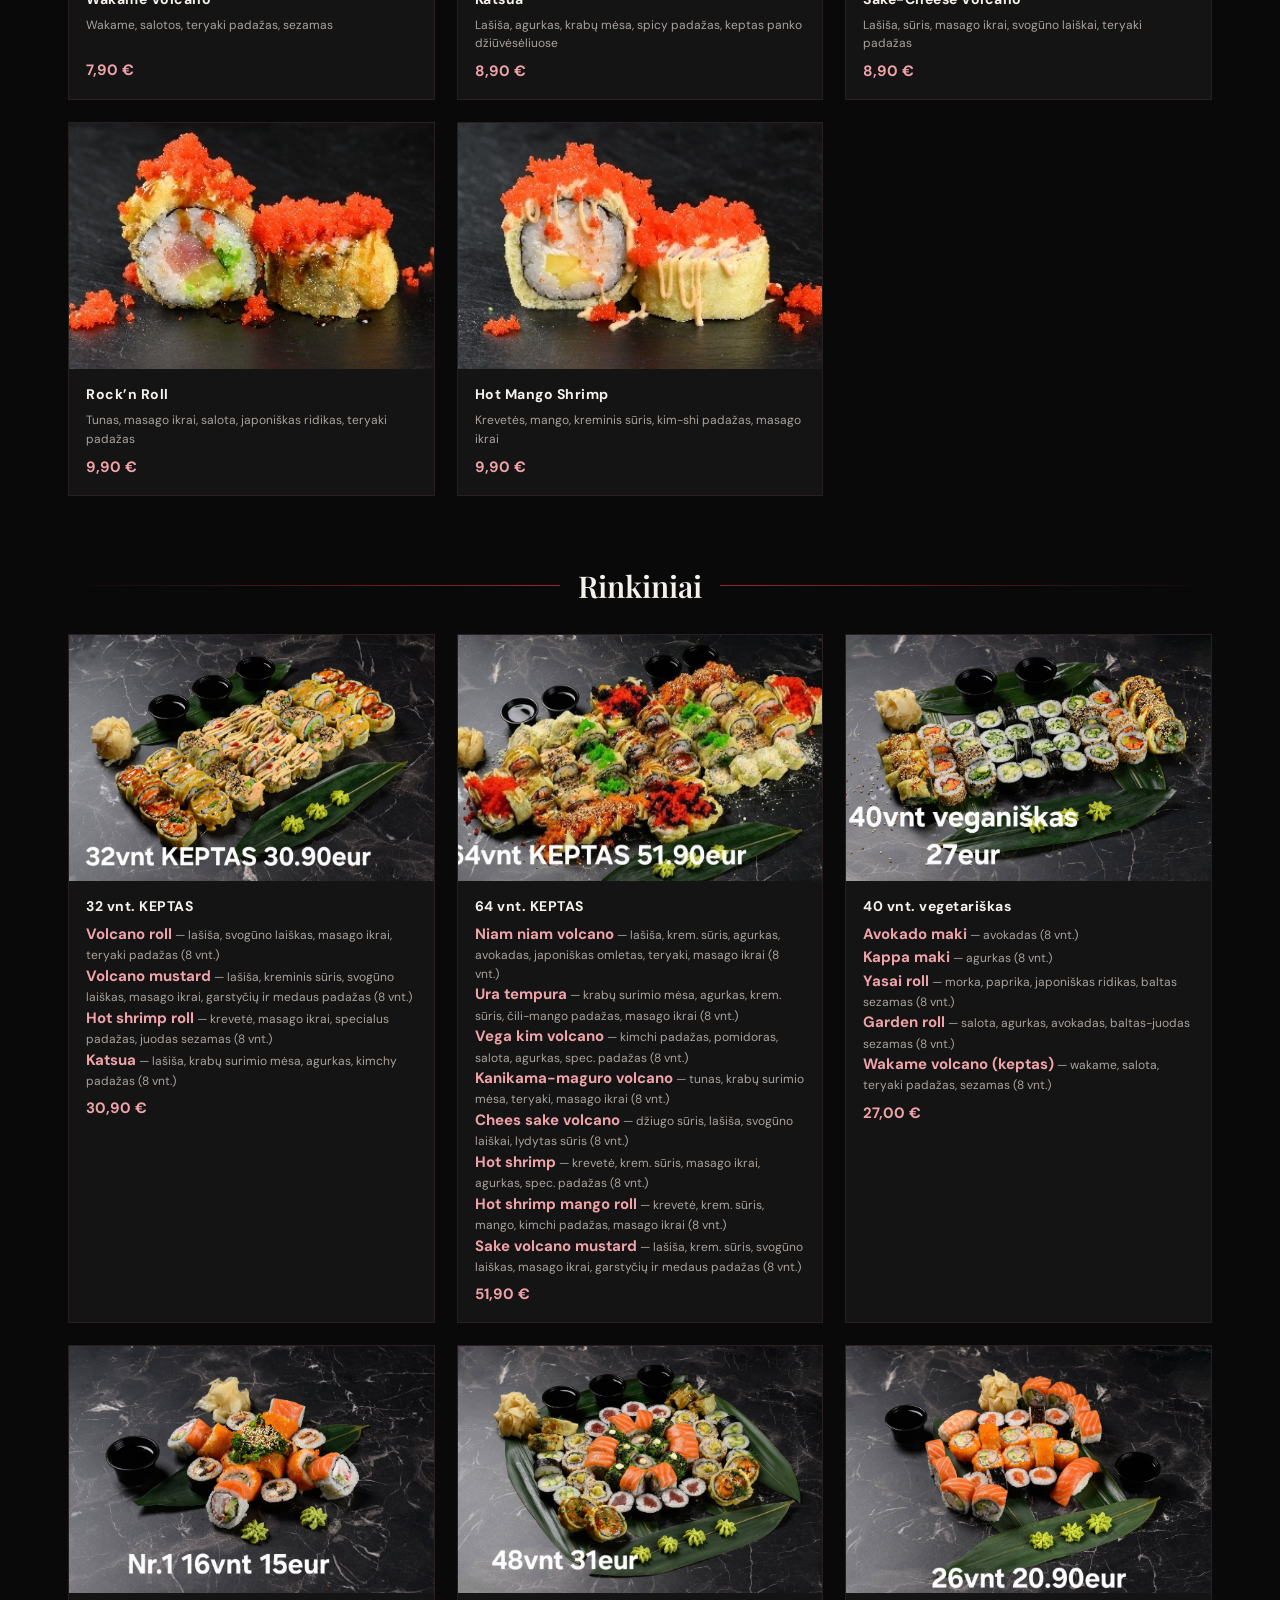
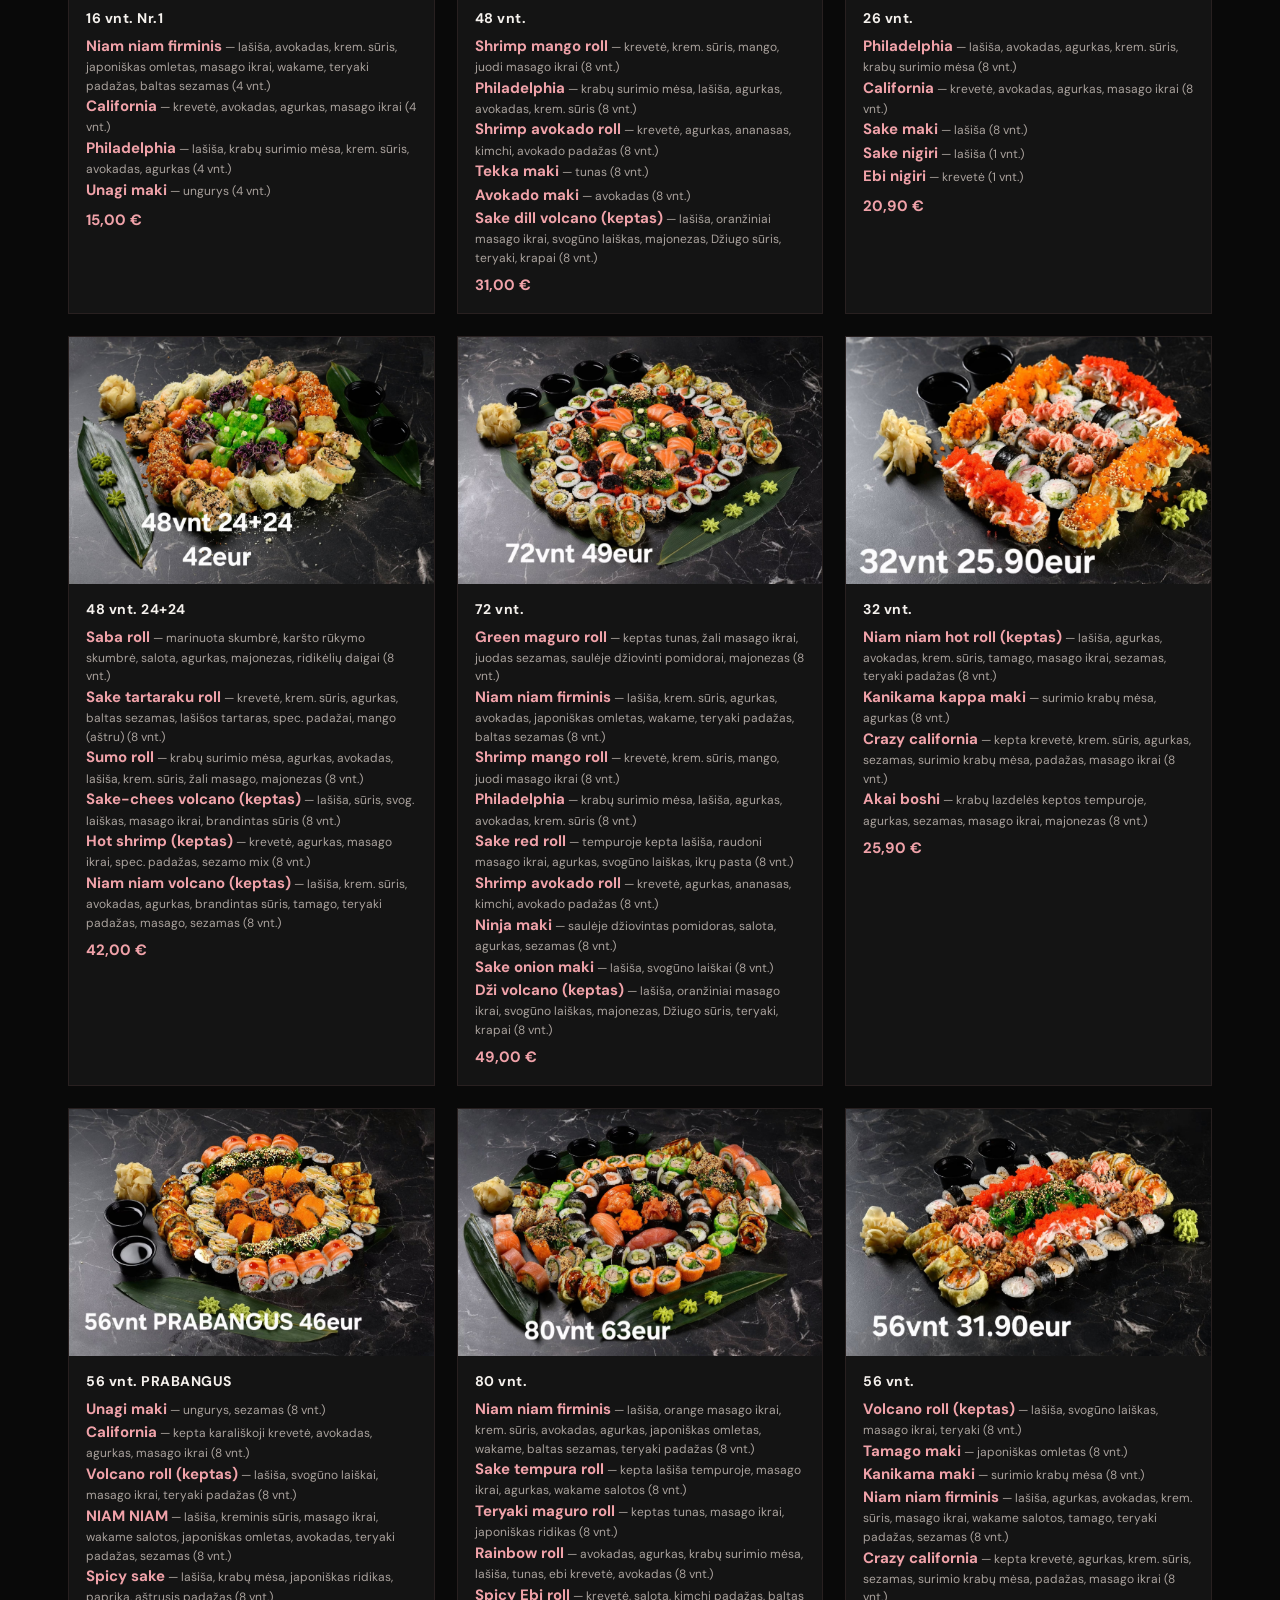
==== commit ac6b405d: "Update dish menu with additional items and prices" ====
--- a/menu.html
+++ b/menu.html
@@ -353,7 +353,7 @@
 <article class="dish">
 <img src="images/rinkinys-13.jpg" alt="80 vnt." loading="lazy">
 <div class="dish-info">
-<h3>72 vnt.</h3>
+<h3>80 vnt.</h3>
 <p><strong>Niam niam firminis</strong> — lašiša, orange masago ikrai, krem. sūris, avokadas, agurkas, japoniškas omletas, wakame, baltas sezamas, teryaki padažas (8 vnt.)<br>
 <strong>Sake tempura roll</strong> — kepta lašiša tempuroje, masago ikrai, agurkas, wakame salotos (8 vnt.)<br>
 <strong>Teryaki maguro roll</strong> — keptas tunas, masago ikrai, japoniškas ridikas (8 vnt.)<br>
@@ -361,8 +361,17 @@
 <strong>Spicy Ebi roll</strong> — krevetė, salota, kimchi padažas, baltas sezamas (8 vnt.)<br>
 <strong>Kappa maki</strong> — agurkas (8 vnt.)<br>
 <strong>Sake maki</strong> — lašiša (8 vnt.)<br>
-<strong>Avokado maki</strong> — avokadas (8 vnt.)</p>
-<strong>49,00 €</strong>
+<strong>Avokado maki</strong> — avokadas (8 vnt.)<br>
+<strong>Maguro nigiri</strong> — tunas (1 vnt.)<br>
+<strong>Sake nigiri</strong> — lašiša (1 vnt.)<br>
+<strong>Spicy sake nigiri</strong> — aštri lašiša (1 vnt.)<br>
+<strong>Unagi nigiri</strong> — ungurys (1 vnt.)<br>
+<strong>Spicy sake gunkan</strong> — aštri lašiša (1 vnt.)<br>
+<strong>Spicy maguro gunkan</strong> — aštrus tunas (1 vnt.)<br>
+<strong>Wakame gunkan</strong> (1 vnt.)<br>
+<strong>Masago gunkan</strong> (1 vnt.)<br>
+<strong>Sake volcano (keptas)</strong> — lašiša, masago, svogūno laiškas, teryaki (8 vnt.)</p>
+<strong>63,00 €</strong>
 </div>
 </article>
 
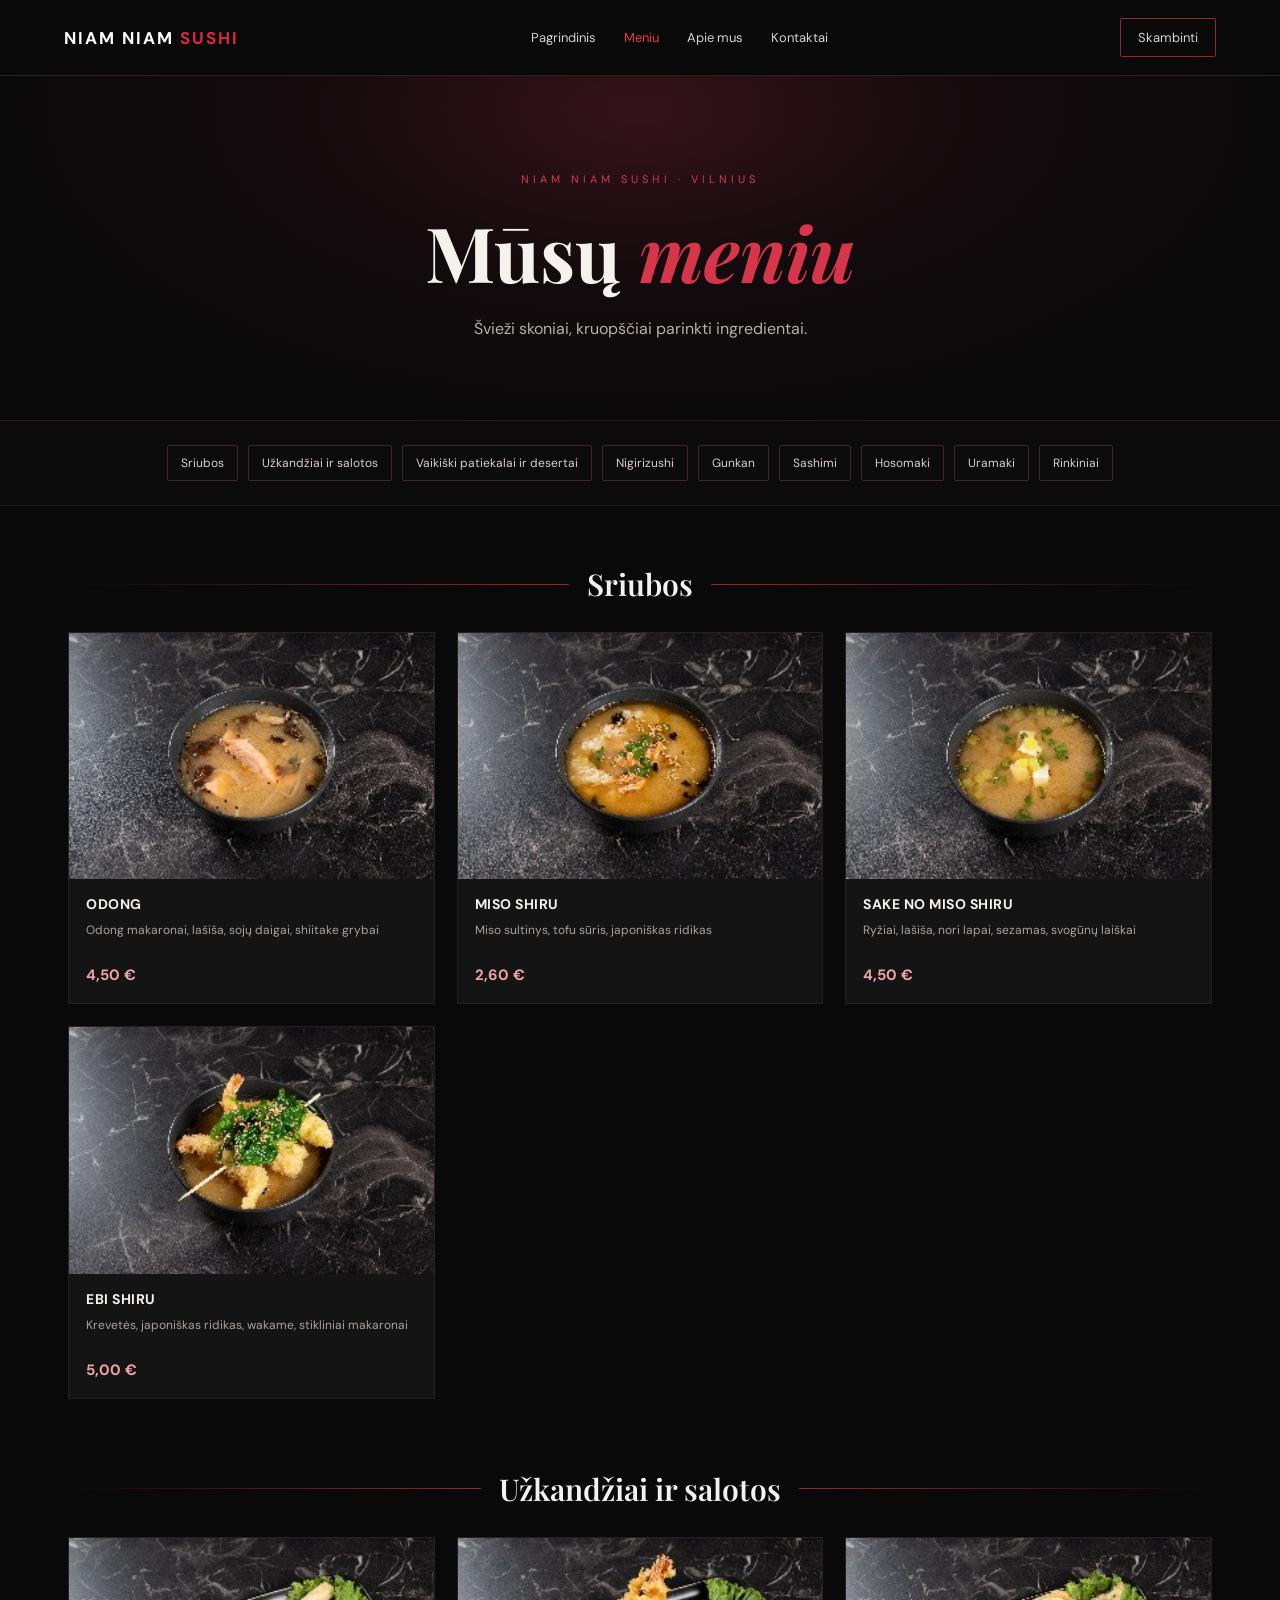
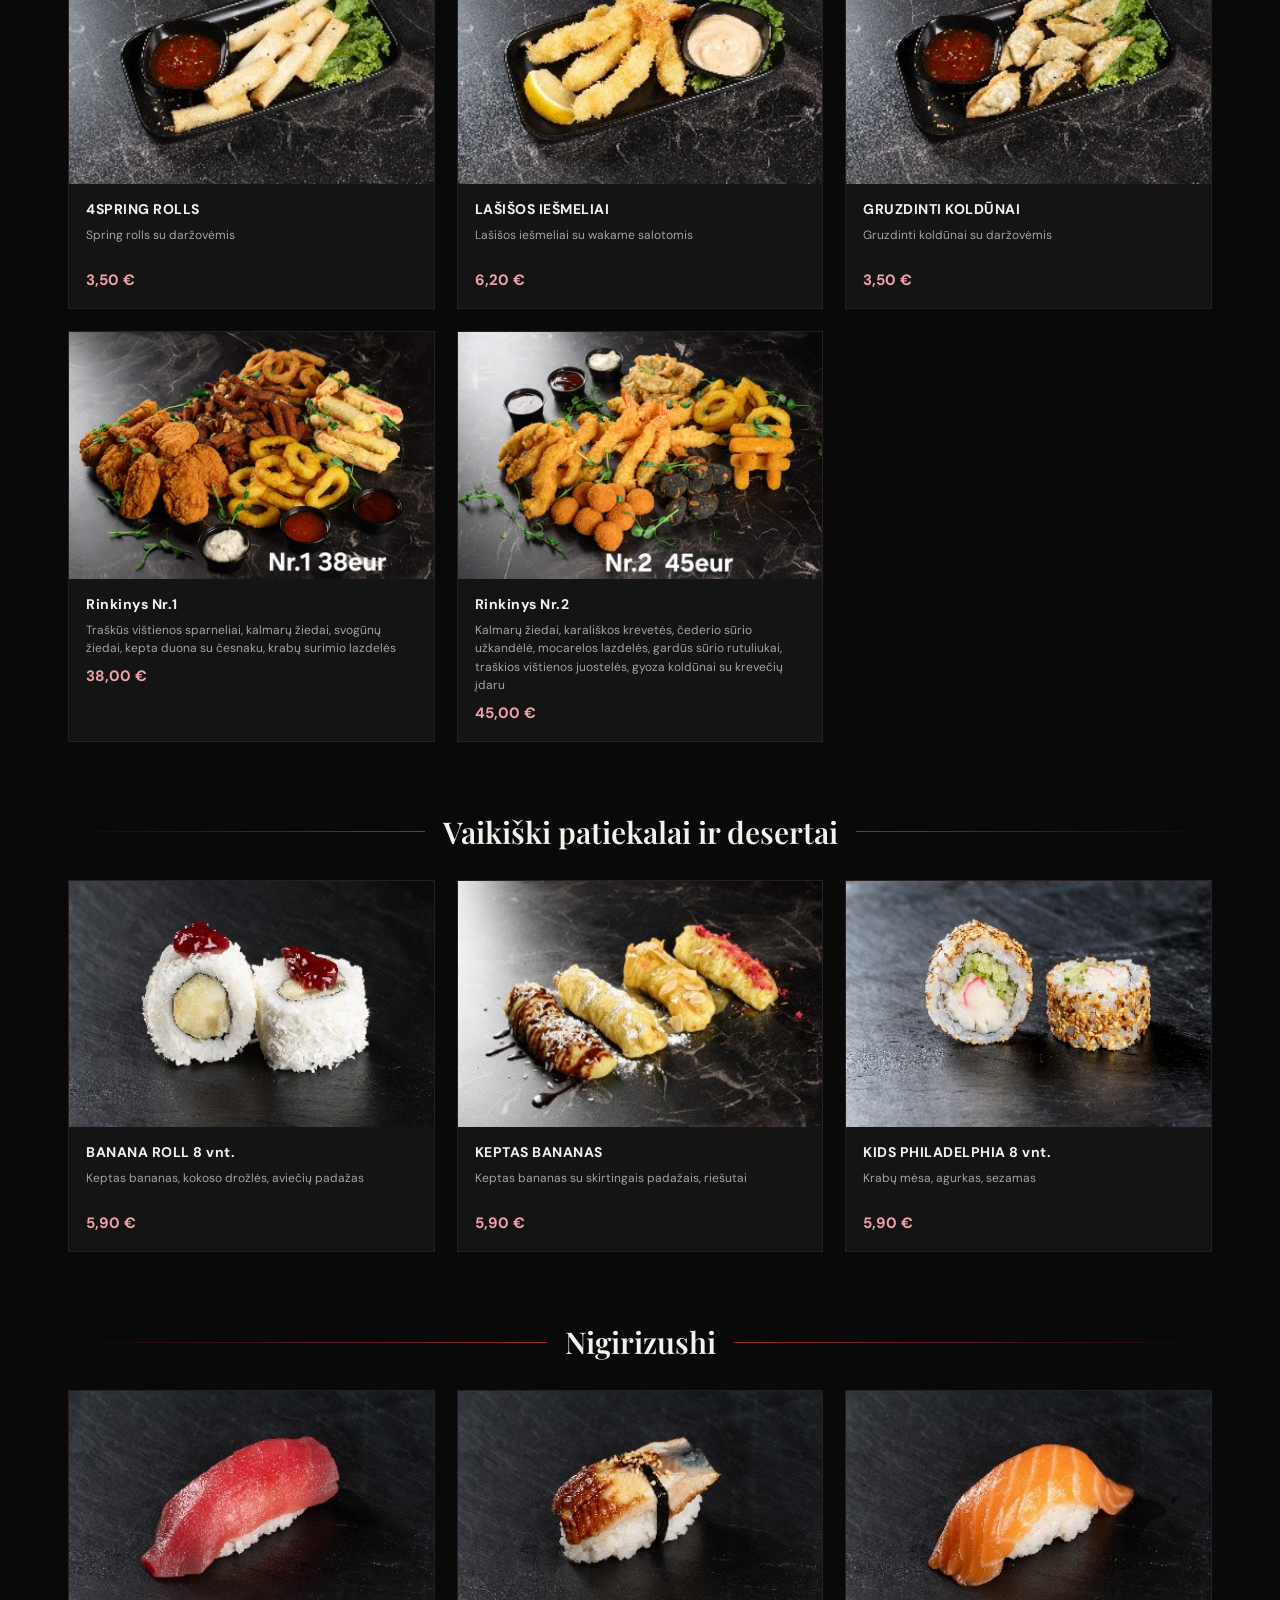
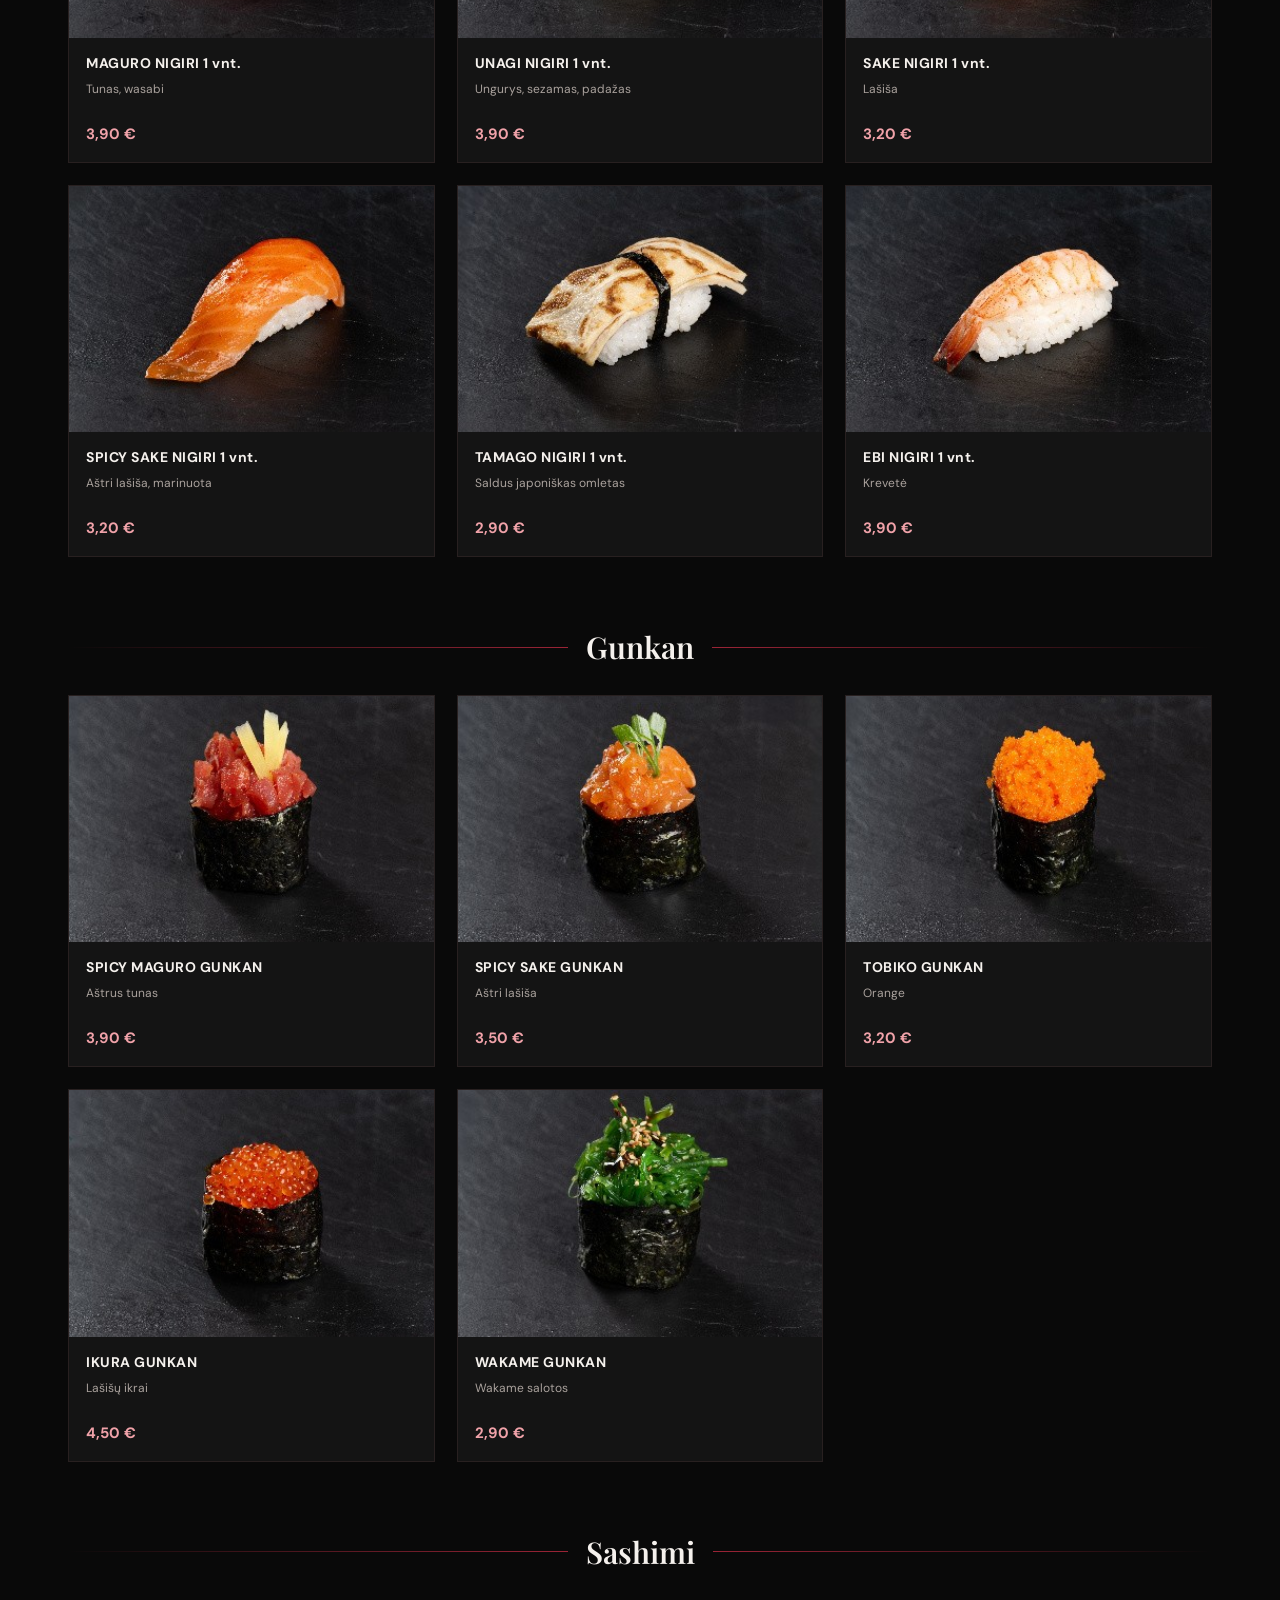
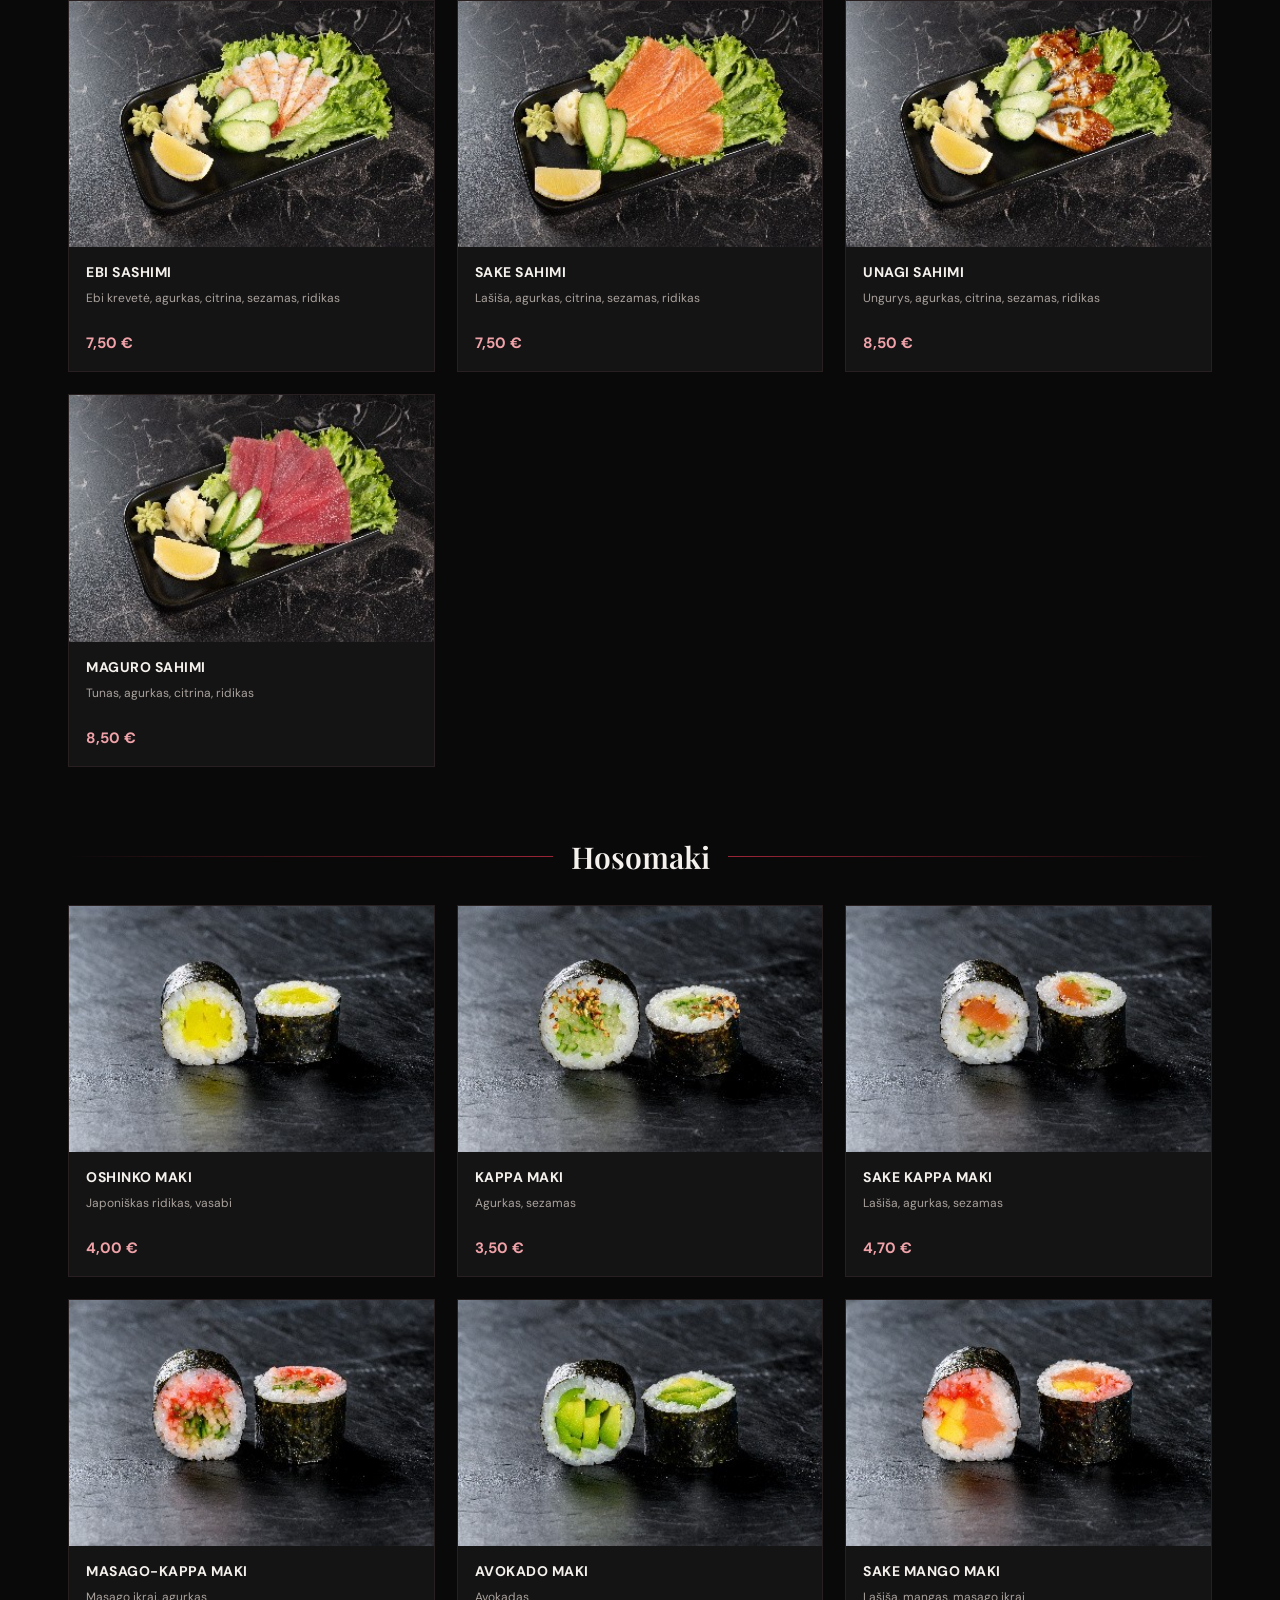
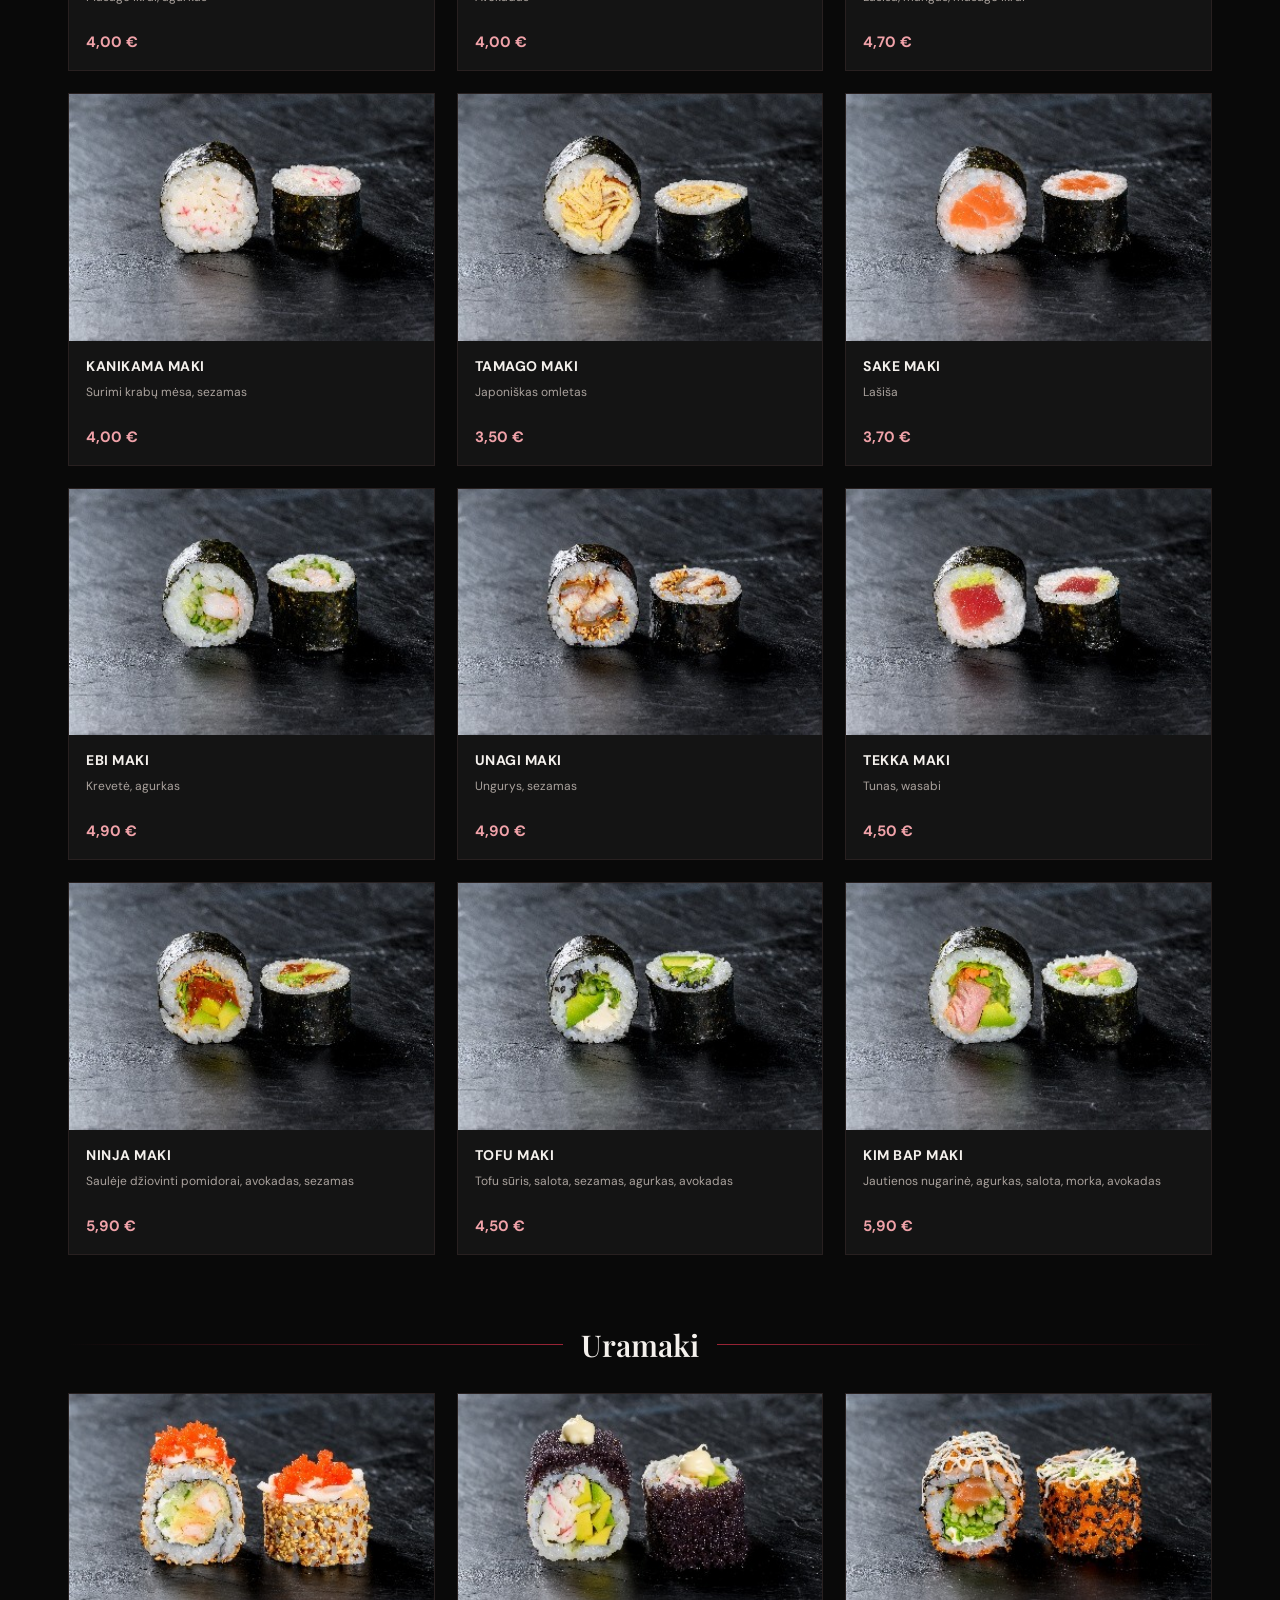
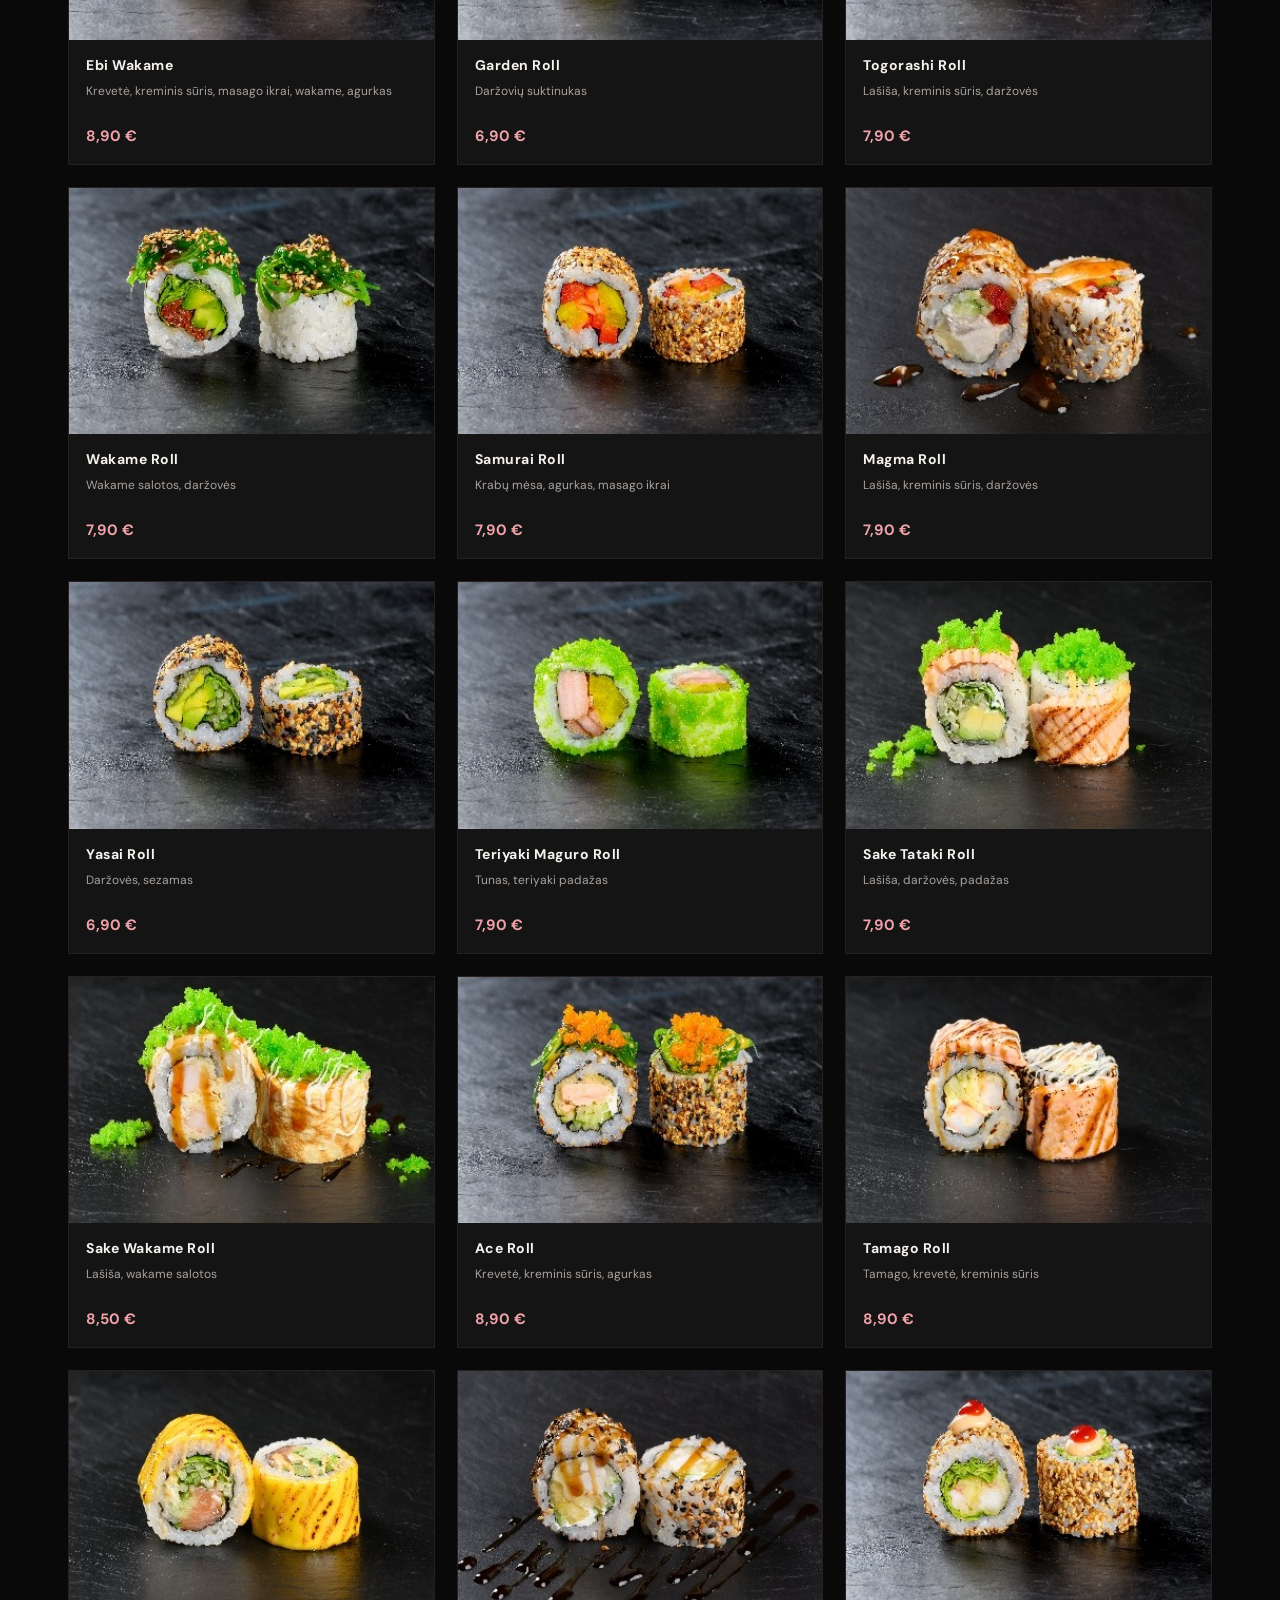
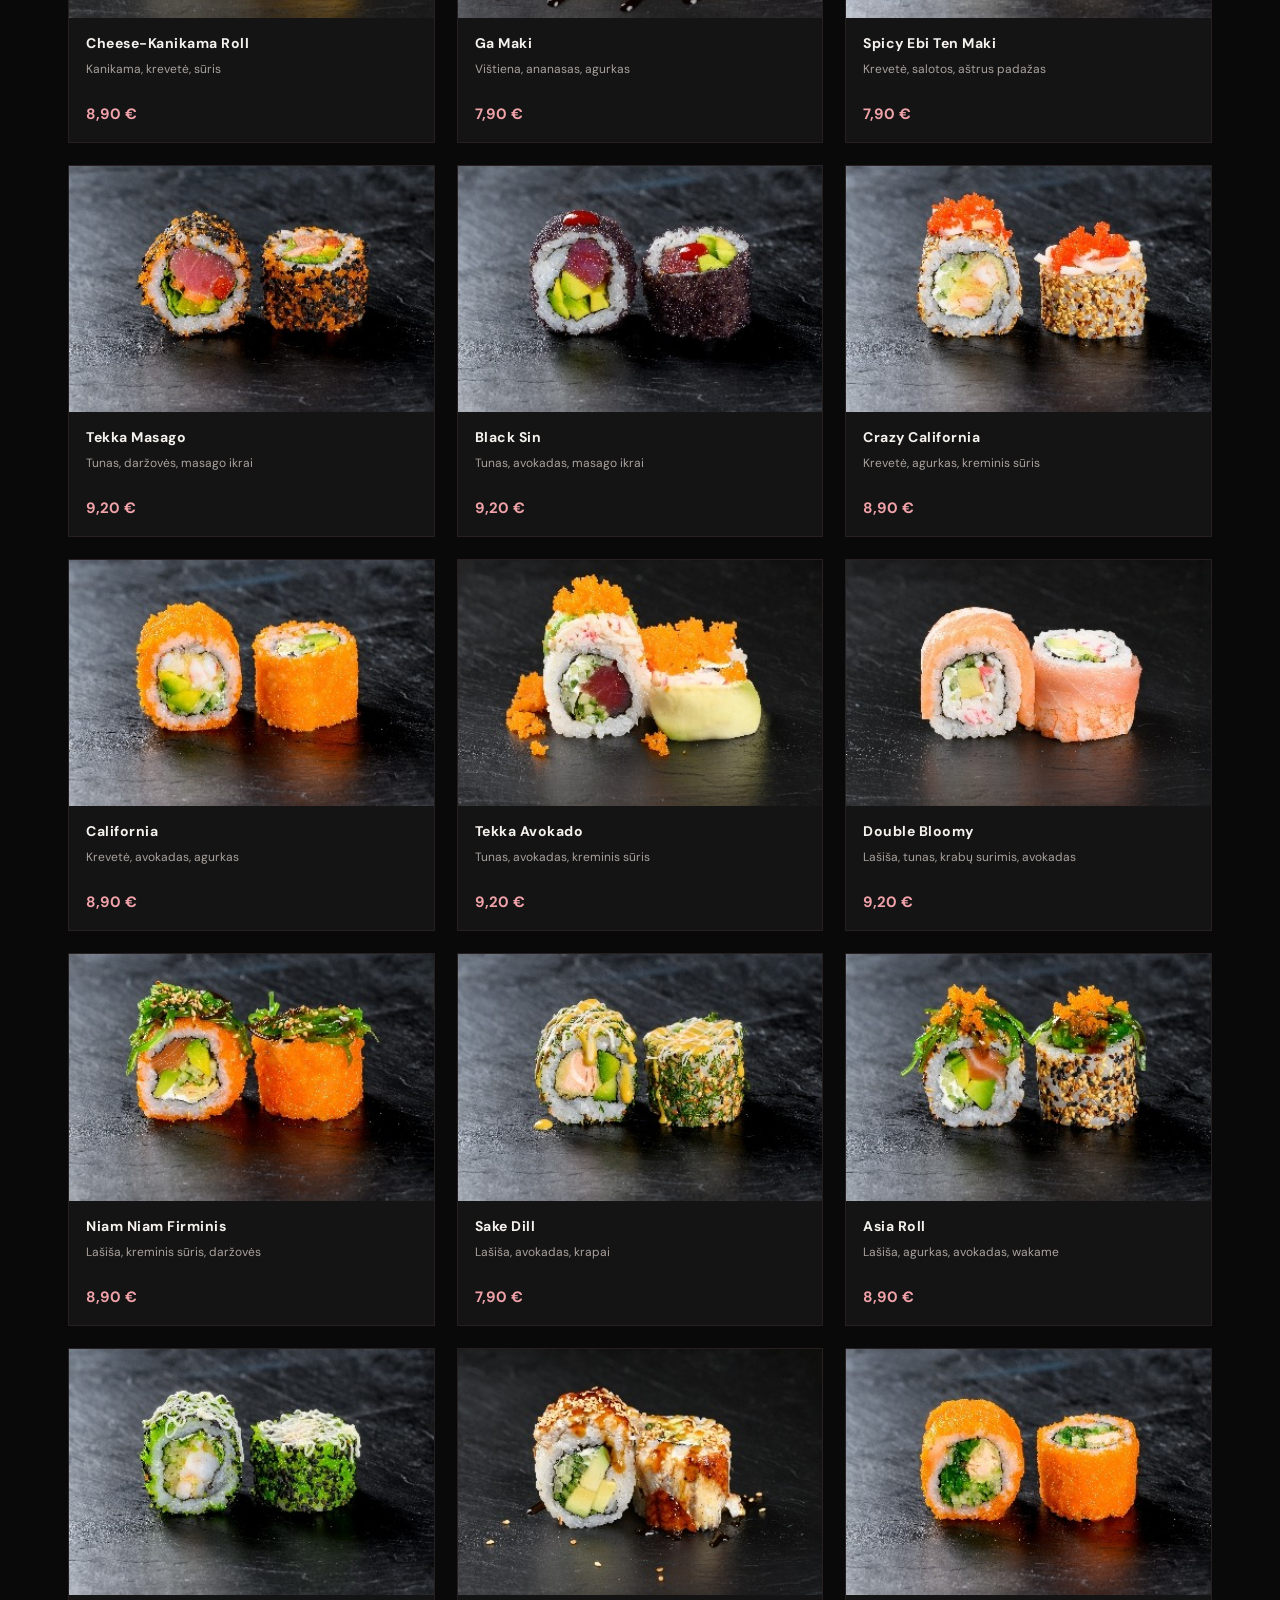
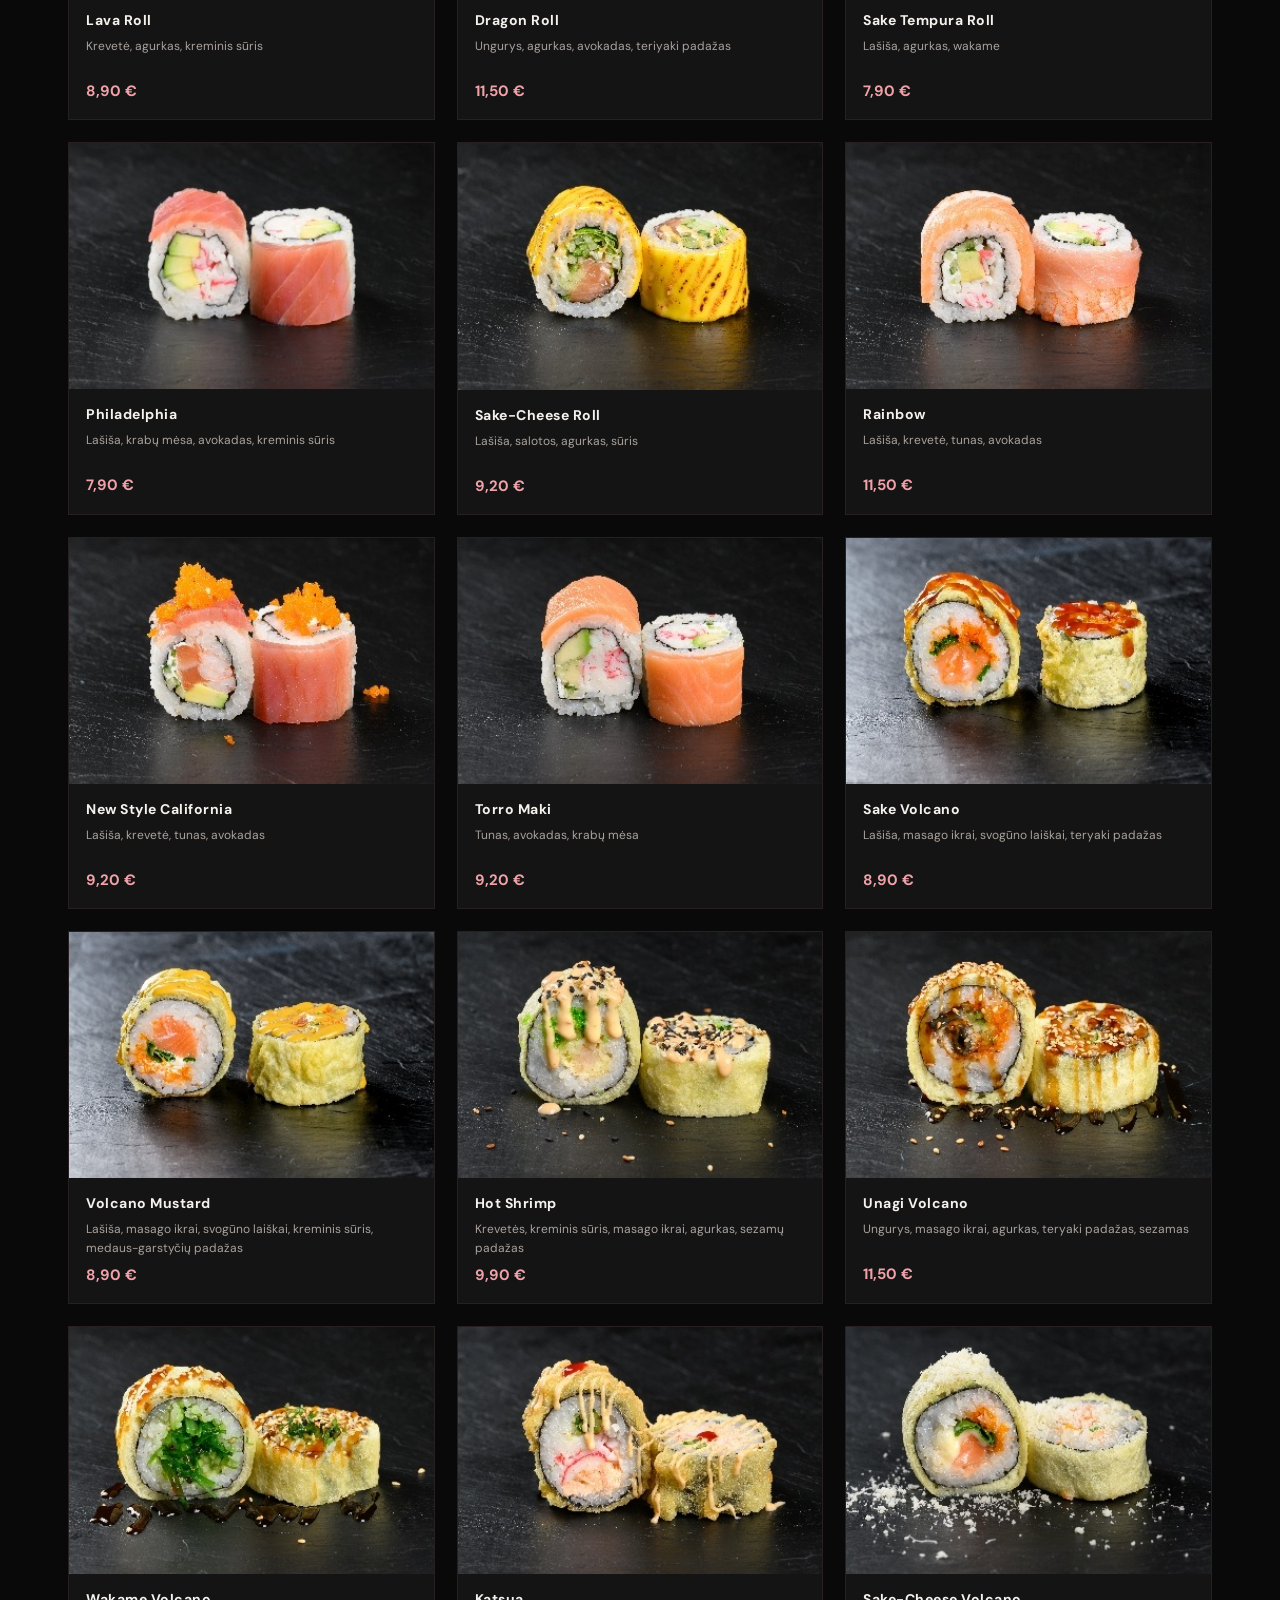
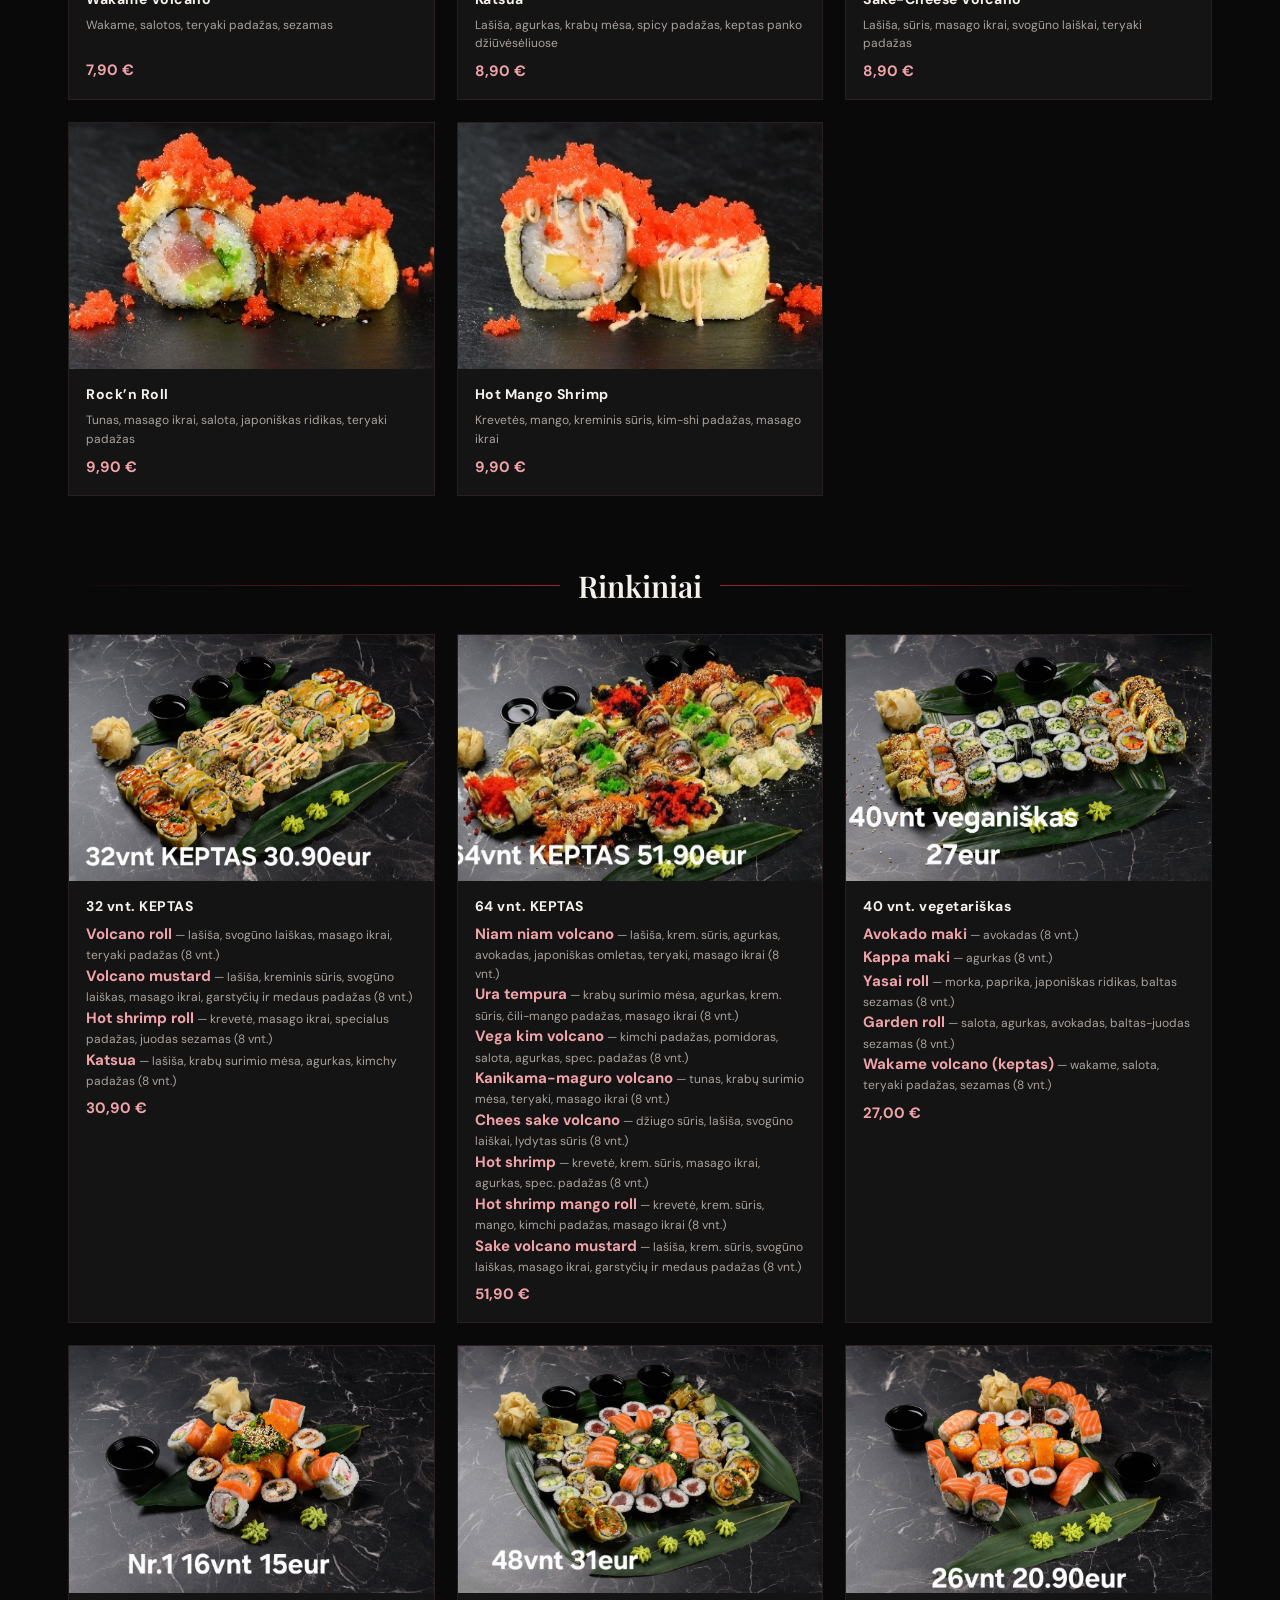
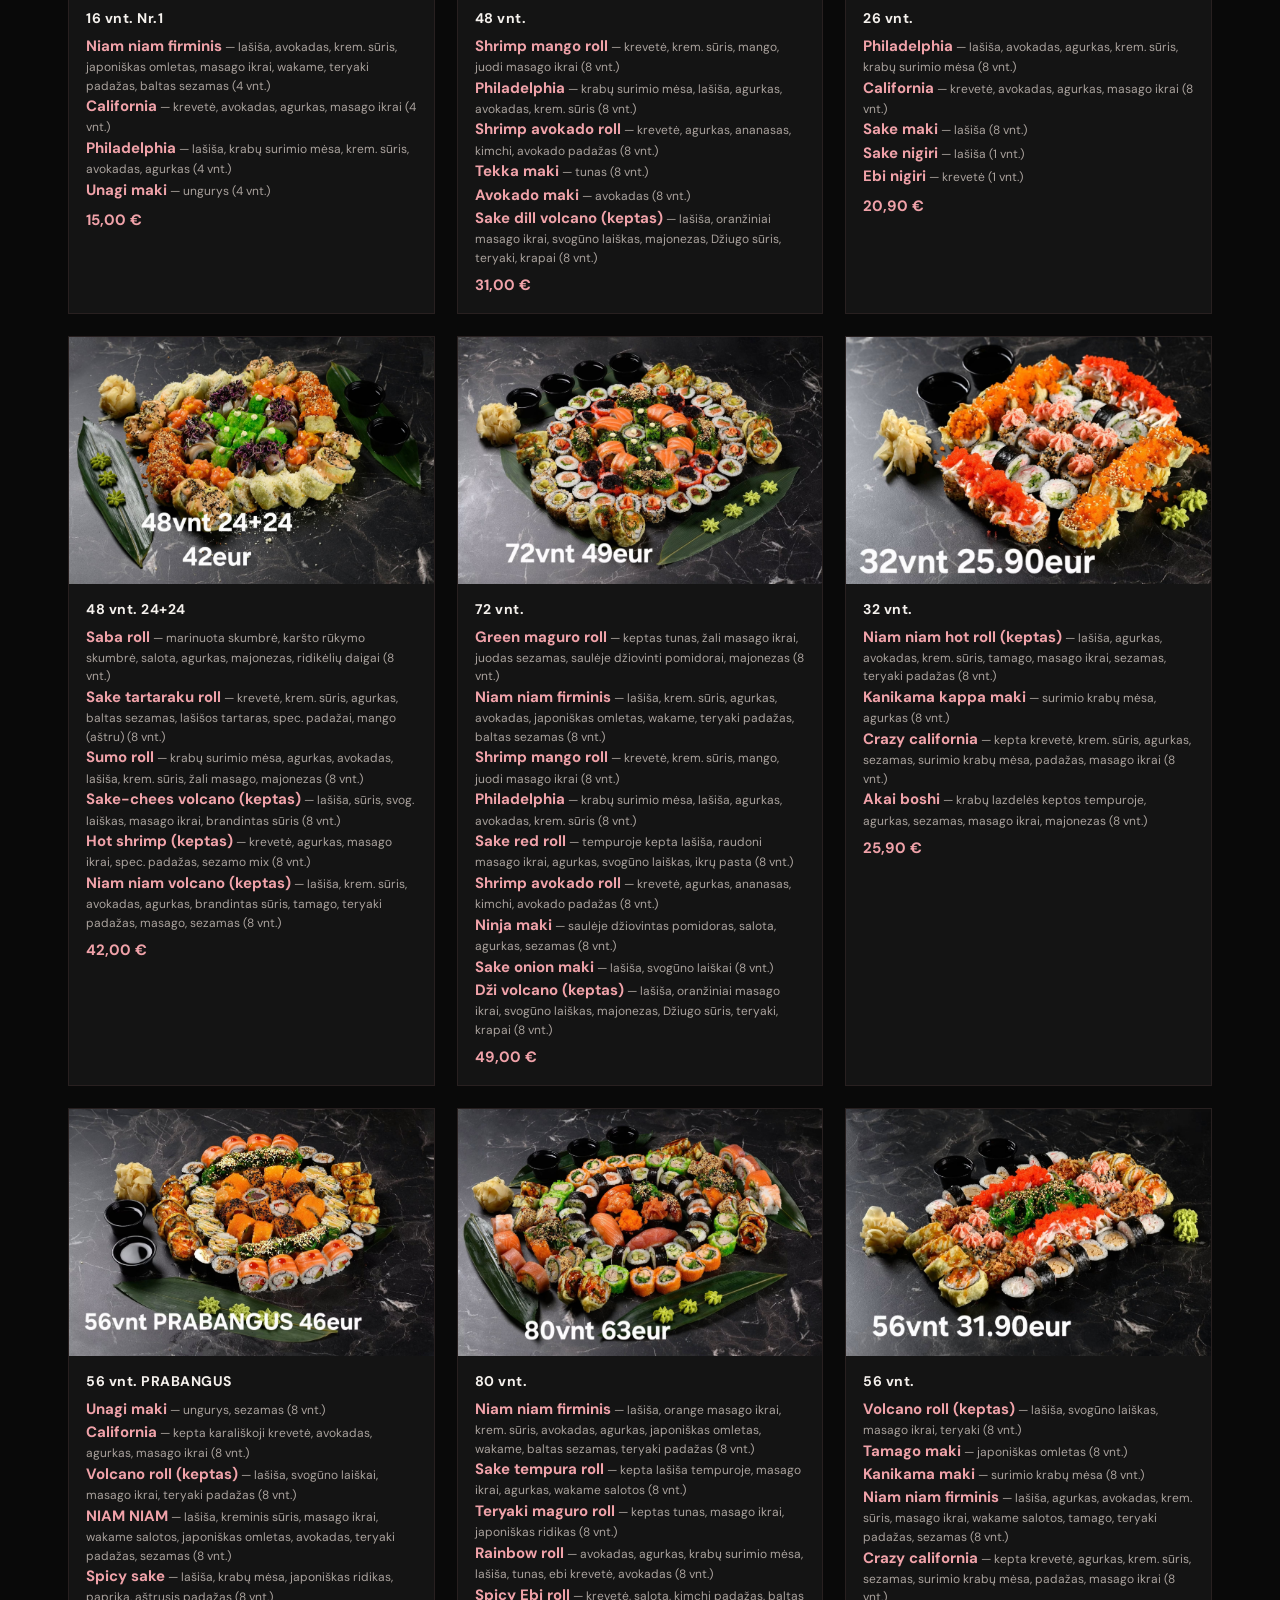
==== commit d209b2be: "Add 'Rinkiniai' category to the menu Added new category 'Rinkiniai' to the menu with a description o" ====
--- a/menu.html
+++ b/menu.html
@@ -1,7 +1,7 @@
 <!doctype html><html lang="lt"><head><meta charset="utf-8"><meta name="viewport" content="width=device-width,initial-scale=1"><meta name="description" content="Niam Niam Sushi meniu – suši, nigiri, gunkan, sashimi ir kiti patiekalai Vilniuje."><title>Meniu | Niam Niam Sushi</title><link rel="stylesheet" href="menu.css"></head><body>
 <header class="site-header"><a class="brand" href="index.html">NIAM NIAM <b>SUSHI</b></a><nav><a href="index.html">Pagrindinis</a><a class="active" href="menu.html">Meniu</a><a href="index.html#apie">Apie mus</a><a href="index.html#kontaktai">Kontaktai</a></nav><a class="call" href="tel:+37066863366">Skambinti</a></header>
 <main><section class="menu-hero"><p class="eyebrow">NIAM NIAM SUSHI · VILNIUS</p><h1>Mūsų <em>meniu</em></h1><p>Švieži skoniai, kruopščiai parinkti ingredientai.</p></section>
-<div class="category-nav"><a href="#sriubos">Sriubos</a><a href="#uzkandziai">Užkandžiai ir salotos</a><a href="#vaikams-desertai">Vaikiški patiekalai ir desertai</a><a href="#nigiri">Nigirizushi</a><a href="#gunkan">Gunkan</a><a href="#sashimi">Sashimi</a><a href="#hosomaki">Hosomaki</a><a href="#uramaki">Uramaki</a></div><section class="menu-section" id="sriubos"><div class="section-heading"><span></span><h2>Sriubos</h2><span></span></div><div class="dish-grid"><article class="dish"><img src="images/odong.jpg" alt="ODONG" loading="lazy"><div class="dish-info"><h3>ODONG</h3><p>Odong makaronai, lašiša, sojų daigai, shiitake grybai</p><strong>4,50 €</strong></div></article><article class="dish"><img src="images/miso-shiru.jpg" alt="MISO SHIRU" loading="lazy"><div class="dish-info"><h3>MISO SHIRU</h3><p>Miso sultinys, tofu sūris, japoniškas ridikas</p><strong>2,60 €</strong></div></article><article class="dish"><img src="images/sake-no-miso.jpg" alt="SAKE NO MISO SHIRU" loading="lazy"><div class="dish-info"><h3>SAKE NO MISO SHIRU</h3><p>Ryžiai, lašiša, nori lapai, sezamas, svogūnų laiškai</p><strong>4,50 €</strong></div></article><article class="dish"><img src="images/ebi-shiru.jpg" alt="EBI SHIRU" loading="lazy"><div class="dish-info"><h3>EBI SHIRU</h3><p>Krevetės, japoniškas ridikas, wakame, stikliniai makaronai</p><strong>5,00 €</strong></div></article></div></section><section class="menu-section" id="uzkandziai"><div class="section-heading"><span></span><h2>Užkandžiai ir salotos</h2><span></span></div><div class="dish-grid"><article class="dish"><img src="images/spring-rolls.jpg" alt="4SPRING ROLLS" loading="lazy"><div class="dish-info"><h3>4SPRING ROLLS</h3><p>Spring rolls su daržovėmis</p><strong>3,50 €</strong></div></article><article class="dish"><img src="images/salmon-skewers.jpg" alt="LAŠIŠOS IEŠMELIAI" loading="lazy"><div class="dish-info"><h3>LAŠIŠOS IEŠMELIAI</h3><p>Lašišos iešmeliai su wakame salotomis</p><strong>6,20 €</strong></div></article><article class="dish"><img src="images/fried-dumplings.jpg" alt="GRUZDINTI KOLDŪNAI" loading="lazy"><div class="dish-info"><h3>GRUZDINTI KOLDŪNAI</h3><p>Gruzdinti koldūnai su daržovėmis</p><strong>3,50 €</strong></div></article><article class="dish">
+<div class="category-nav"><a href="#sriubos">Sriubos</a><a href="#uzkandziai">Užkandžiai ir salotos</a><a href="#vaikams-desertai">Vaikiški patiekalai ir desertai</a><a href="#nigiri">Nigirizushi</a><a href="#gunkan">Gunkan</a><a href="#sashimi">Sashimi</a><a href="#hosomaki">Hosomaki</a><a href="#uramaki">Uramaki</a><a href="#rinkiniai">Rinkiniai</a></div><section class="menu-section" id="sriubos"><div class="section-heading"><span></span><h2>Sriubos</h2><span></span></div><div class="dish-grid"><article class="dish"><img src="images/odong.jpg" alt="ODONG" loading="lazy"><div class="dish-info"><h3>ODONG</h3><p>Odong makaronai, lašiša, sojų daigai, shiitake grybai</p><strong>4,50 €</strong></div></article><article class="dish"><img src="images/miso-shiru.jpg" alt="MISO SHIRU" loading="lazy"><div class="dish-info"><h3>MISO SHIRU</h3><p>Miso sultinys, tofu sūris, japoniškas ridikas</p><strong>2,60 €</strong></div></article><article class="dish"><img src="images/sake-no-miso.jpg" alt="SAKE NO MISO SHIRU" loading="lazy"><div class="dish-info"><h3>SAKE NO MISO SHIRU</h3><p>Ryžiai, lašiša, nori lapai, sezamas, svogūnų laiškai</p><strong>4,50 €</strong></div></article><article class="dish"><img src="images/ebi-shiru.jpg" alt="EBI SHIRU" loading="lazy"><div class="dish-info"><h3>EBI SHIRU</h3><p>Krevetės, japoniškas ridikas, wakame, stikliniai makaronai</p><strong>5,00 €</strong></div></article></div></section><section class="menu-section" id="uzkandziai"><div class="section-heading"><span></span><h2>Užkandžiai ir salotos</h2><span></span></div><div class="dish-grid"><article class="dish"><img src="images/spring-rolls.jpg" alt="4SPRING ROLLS" loading="lazy"><div class="dish-info"><h3>4SPRING ROLLS</h3><p>Spring rolls su daržovėmis</p><strong>3,50 €</strong></div></article><article class="dish"><img src="images/salmon-skewers.jpg" alt="LAŠIŠOS IEŠMELIAI" loading="lazy"><div class="dish-info"><h3>LAŠIŠOS IEŠMELIAI</h3><p>Lašišos iešmeliai su wakame salotomis</p><strong>6,20 €</strong></div></article><article class="dish"><img src="images/fried-dumplings.jpg" alt="GRUZDINTI KOLDŪNAI" loading="lazy"><div class="dish-info"><h3>GRUZDINTI KOLDŪNAI</h3><p>Gruzdinti koldūnai su daržovėmis</p><strong>3,50 €</strong></div></article><article class="dish">
 <img src="images/rinkinys-nr-1.jpg" alt="Rinkinys Nr.1" loading="lazy">
 <div class="dish-info">
 <h3>Rinkinys Nr.1</h3>
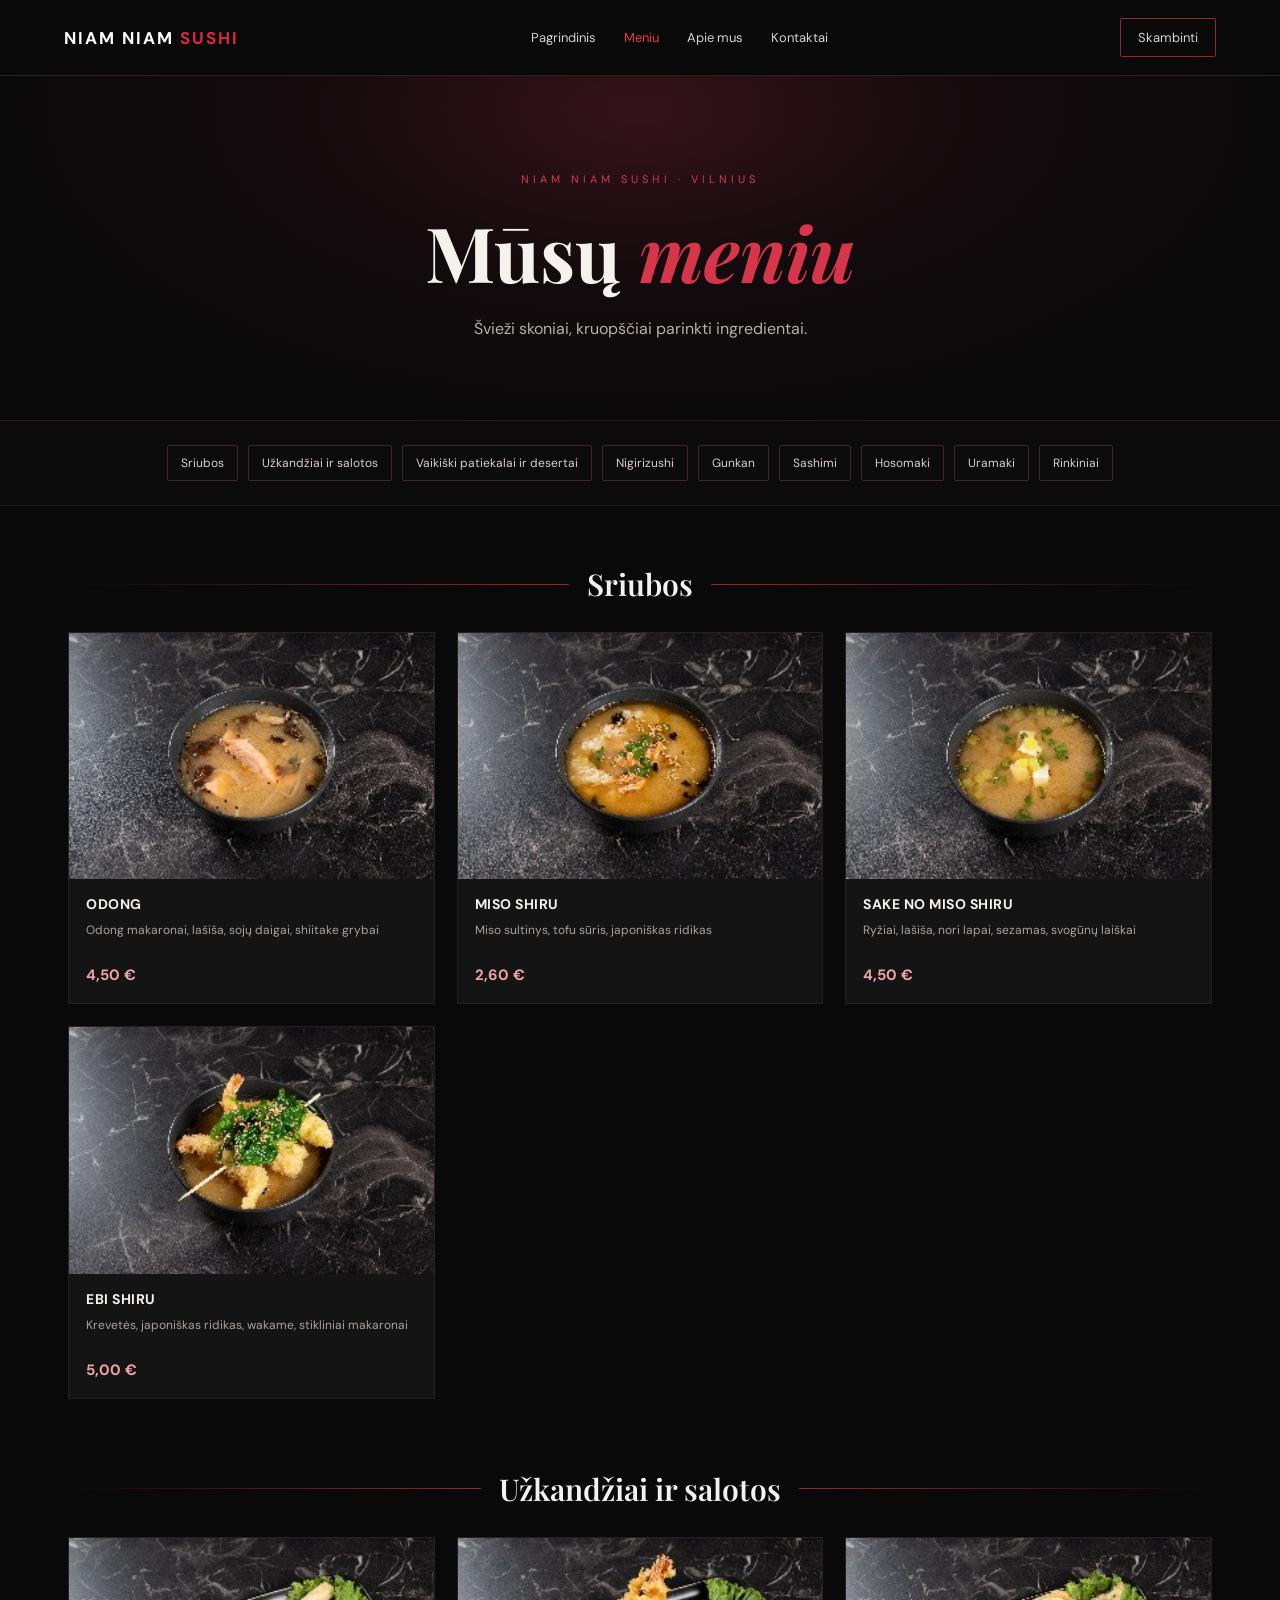
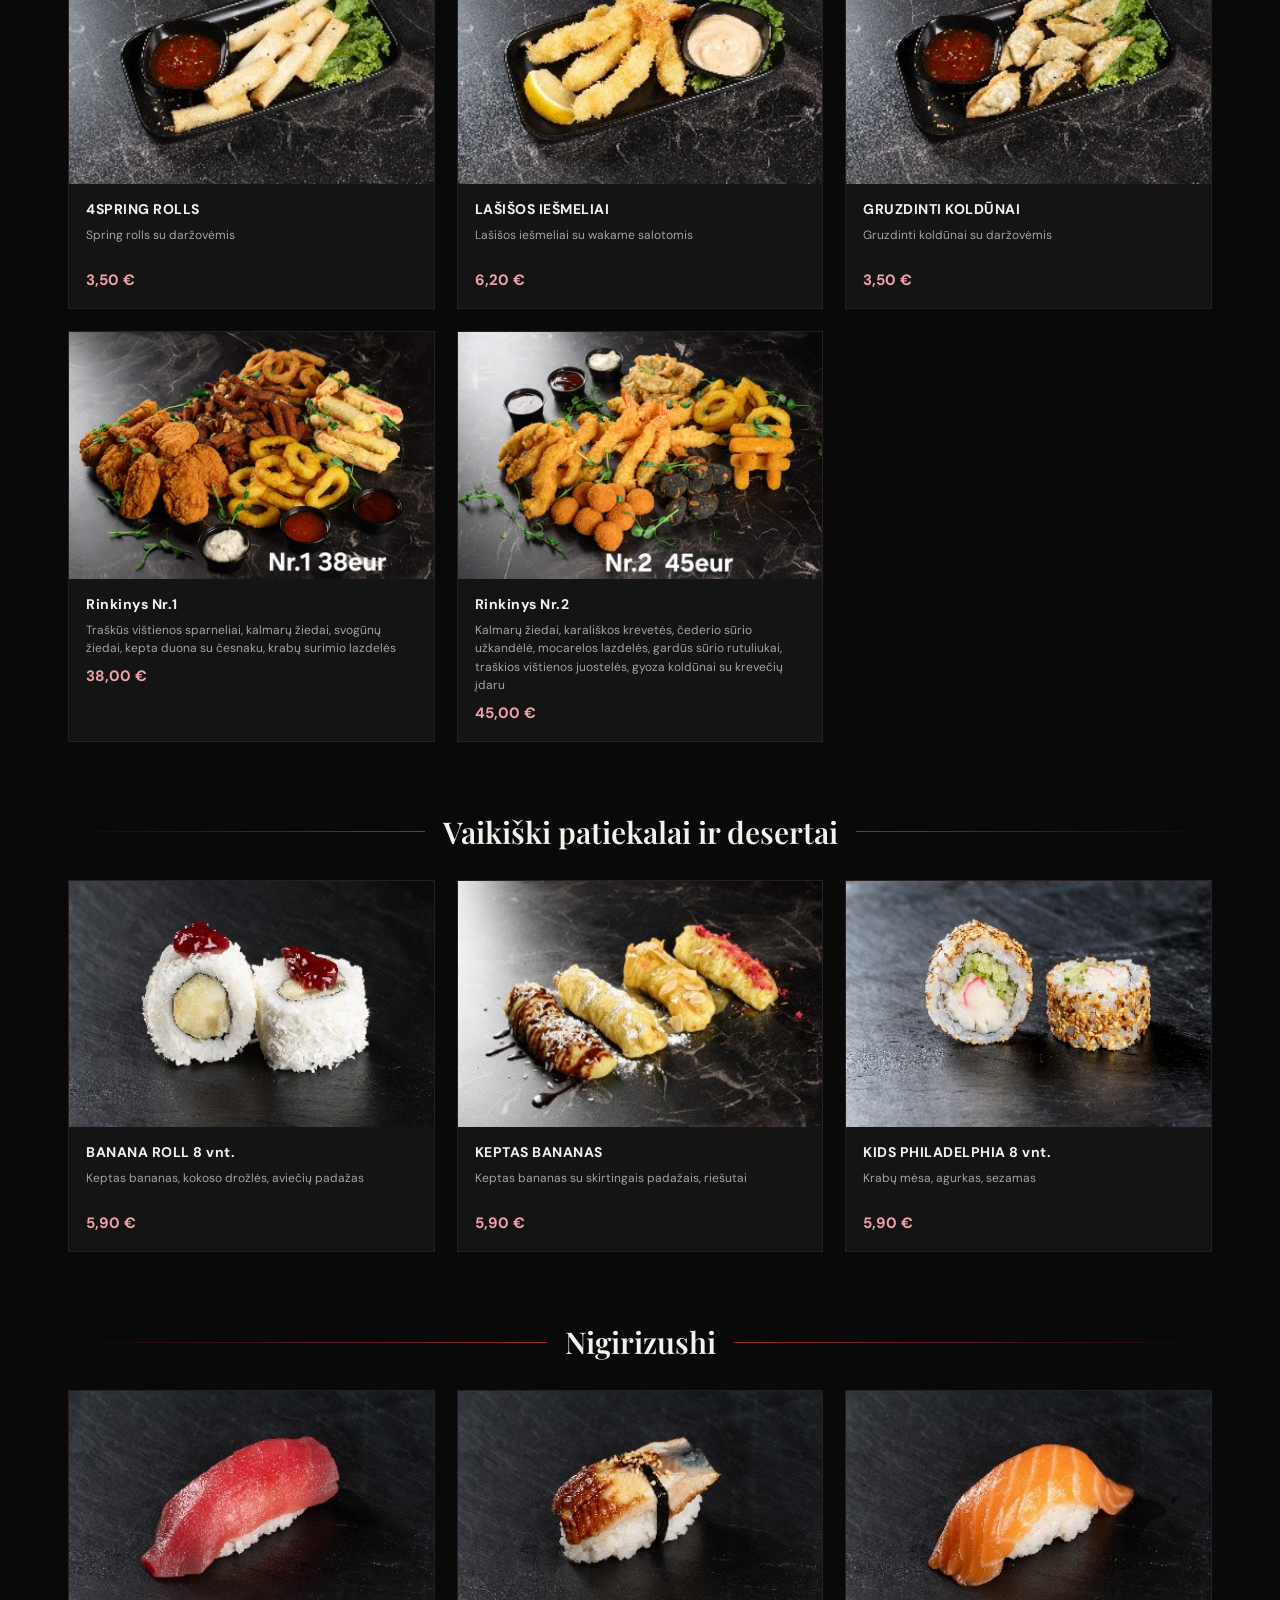
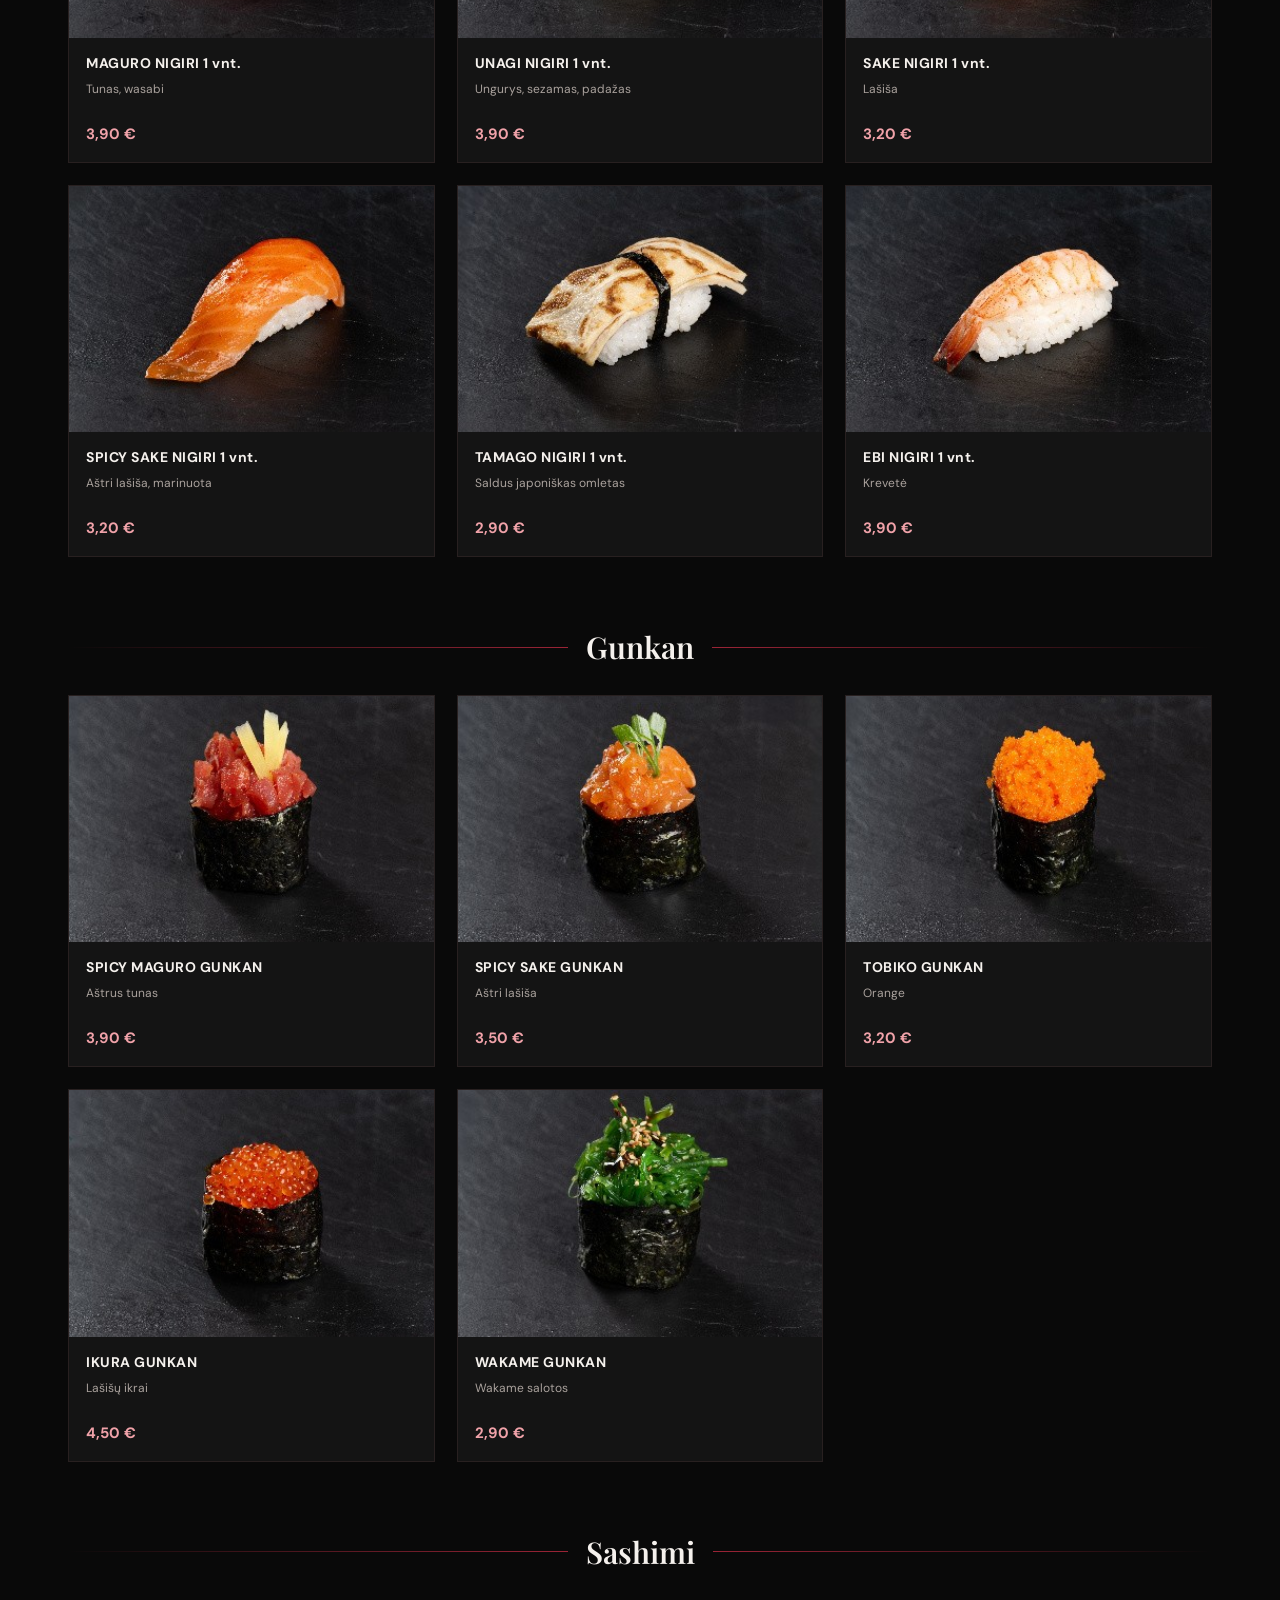
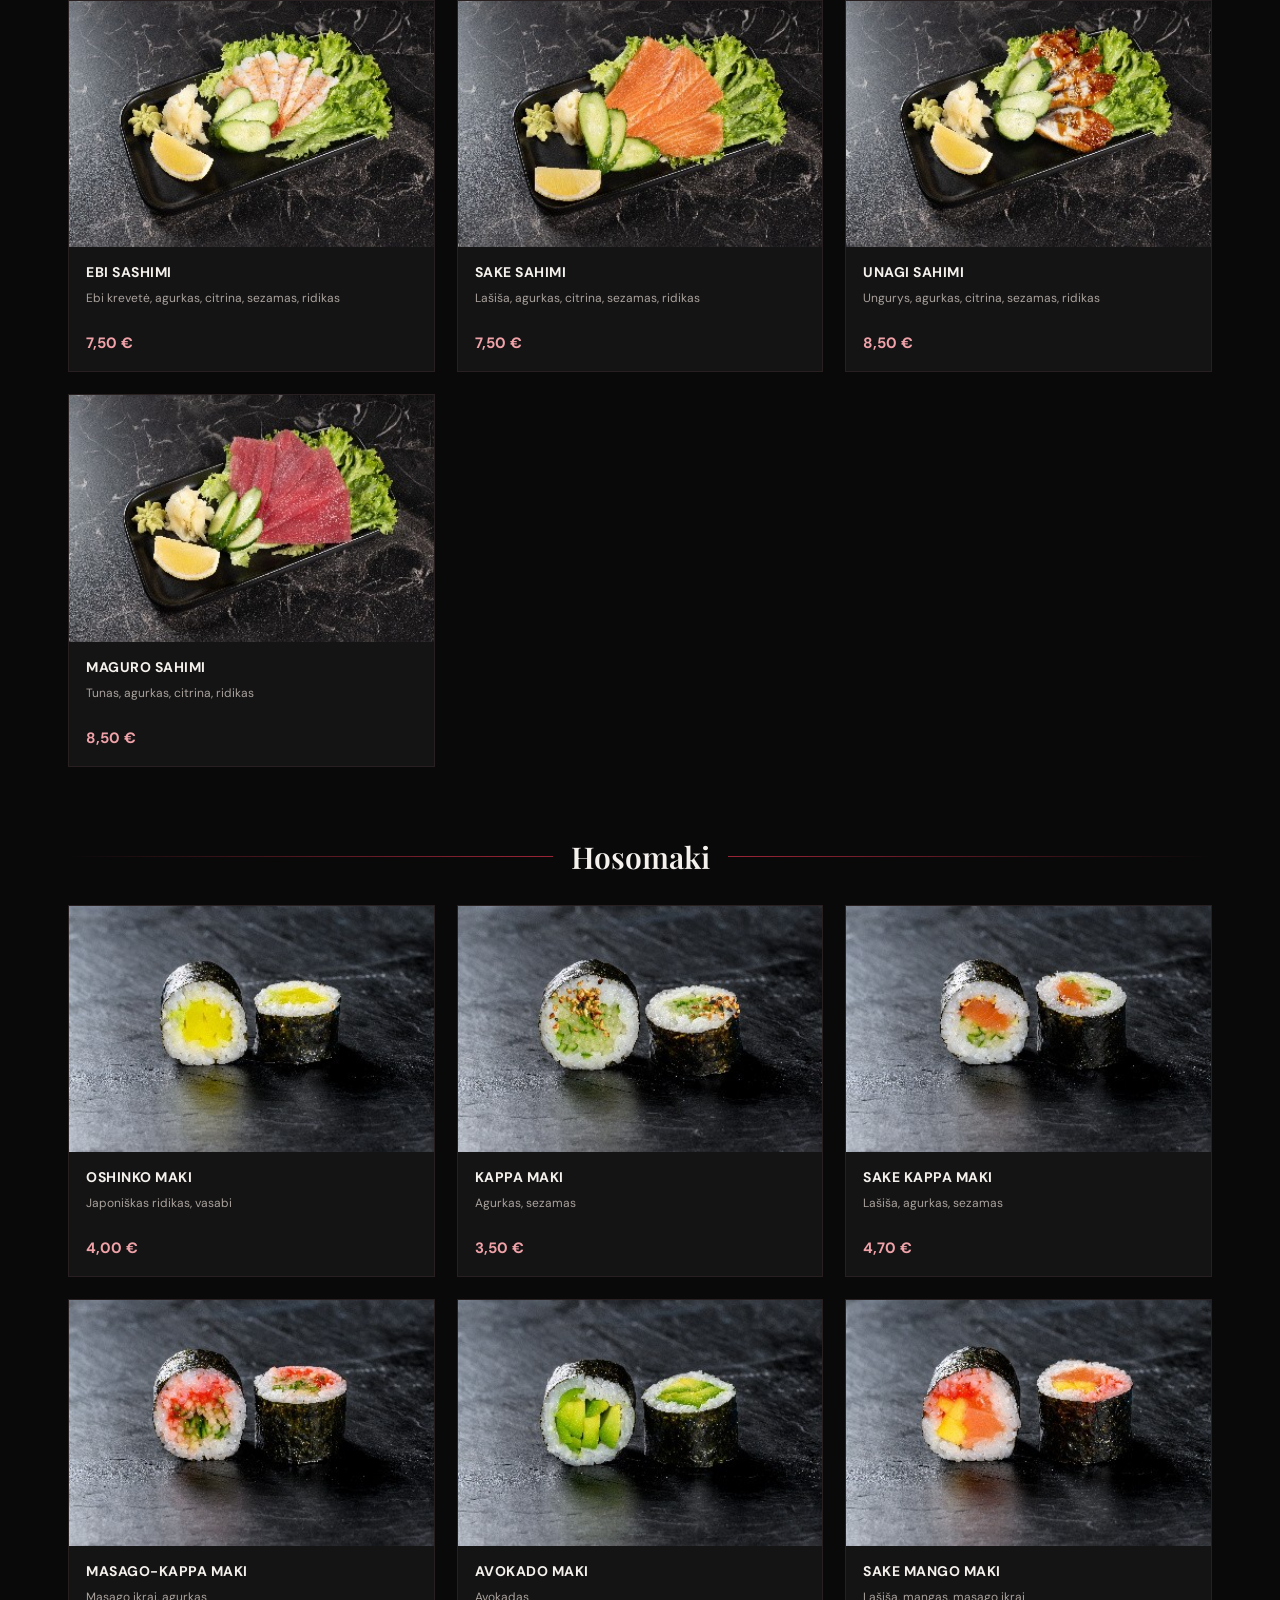
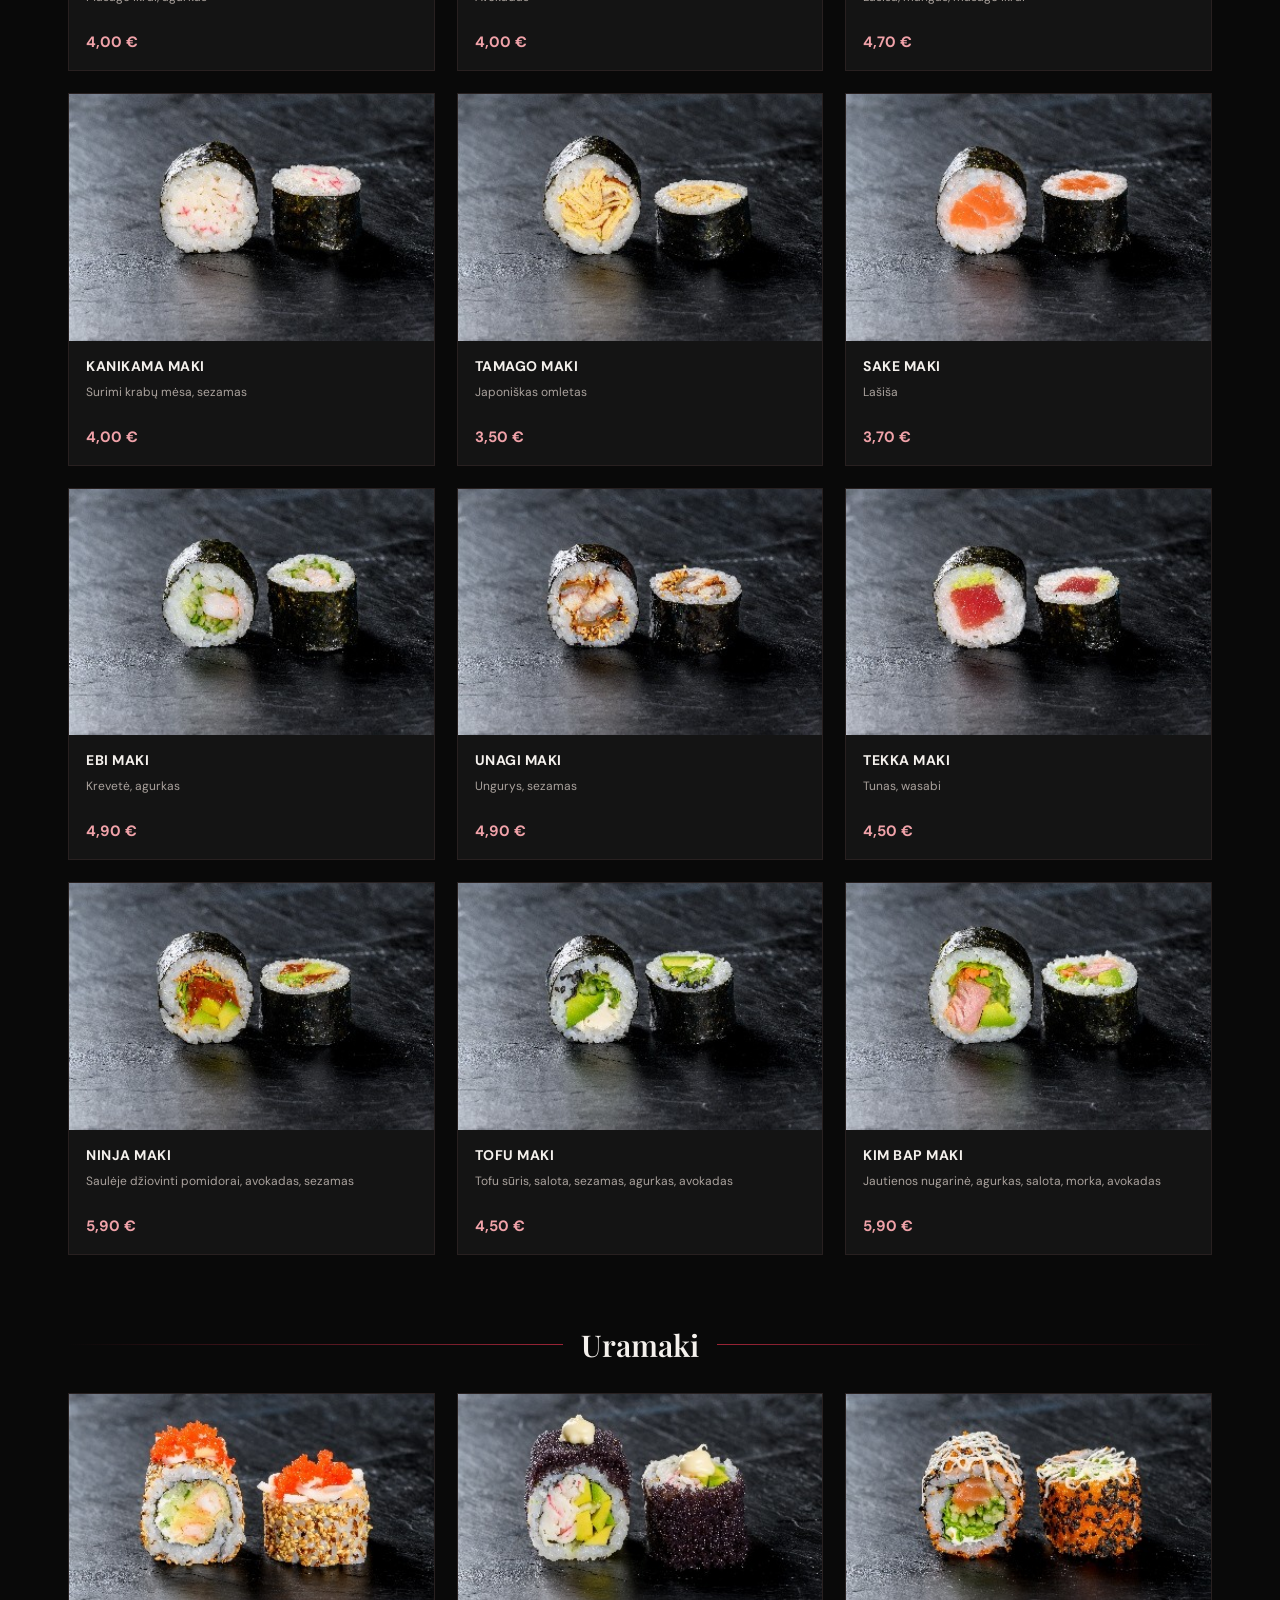
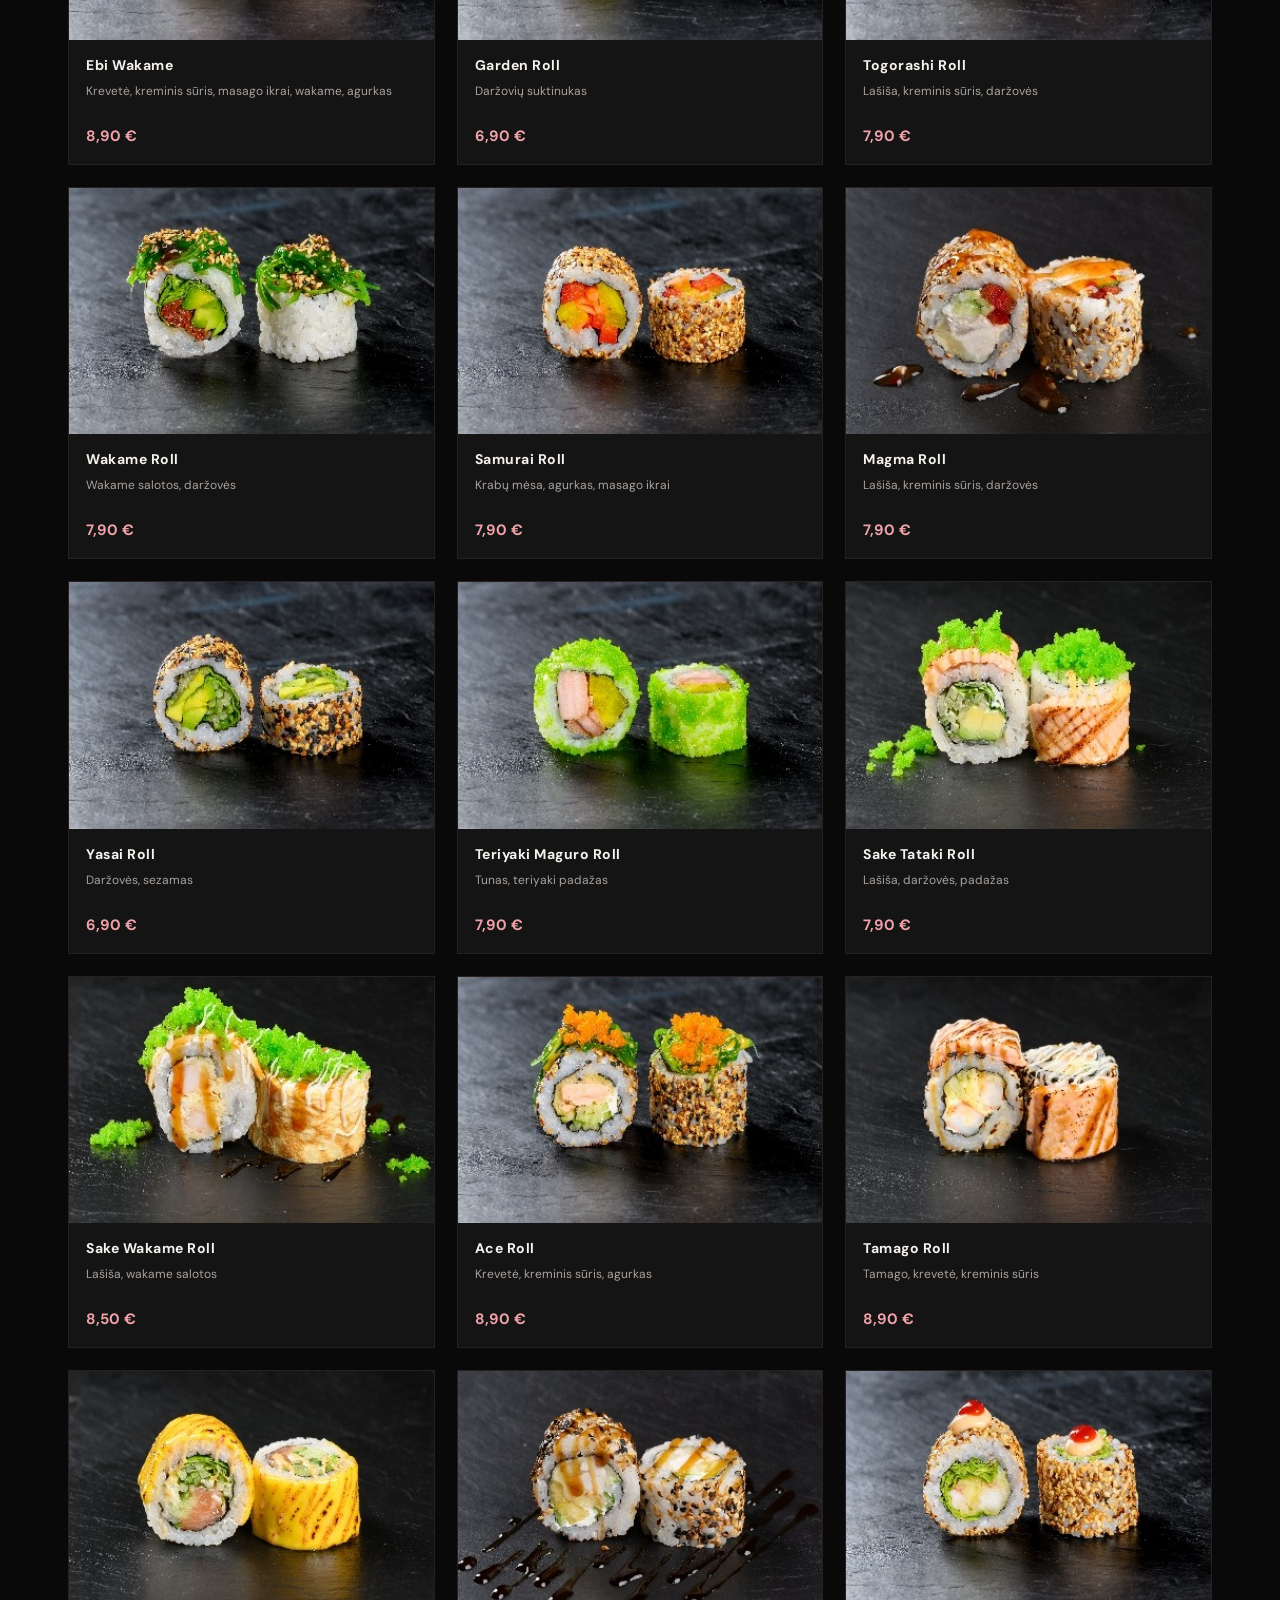
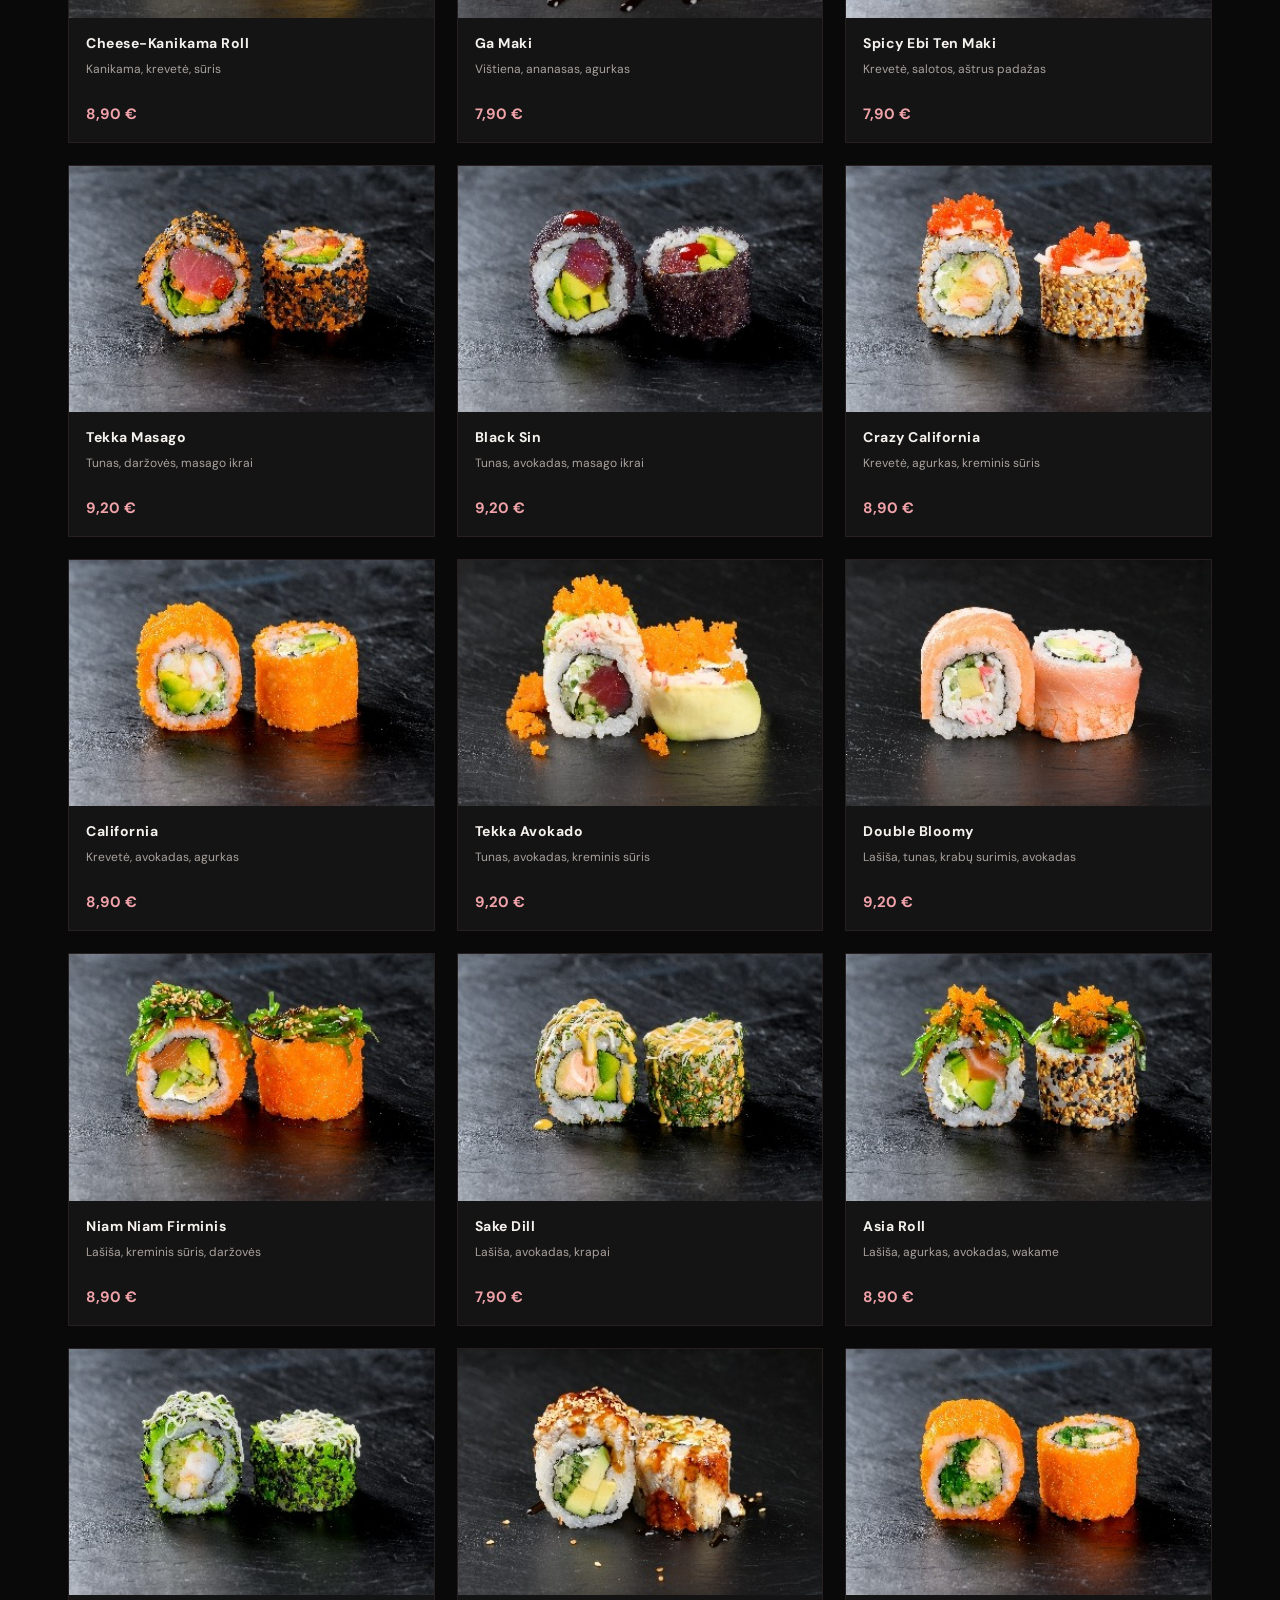
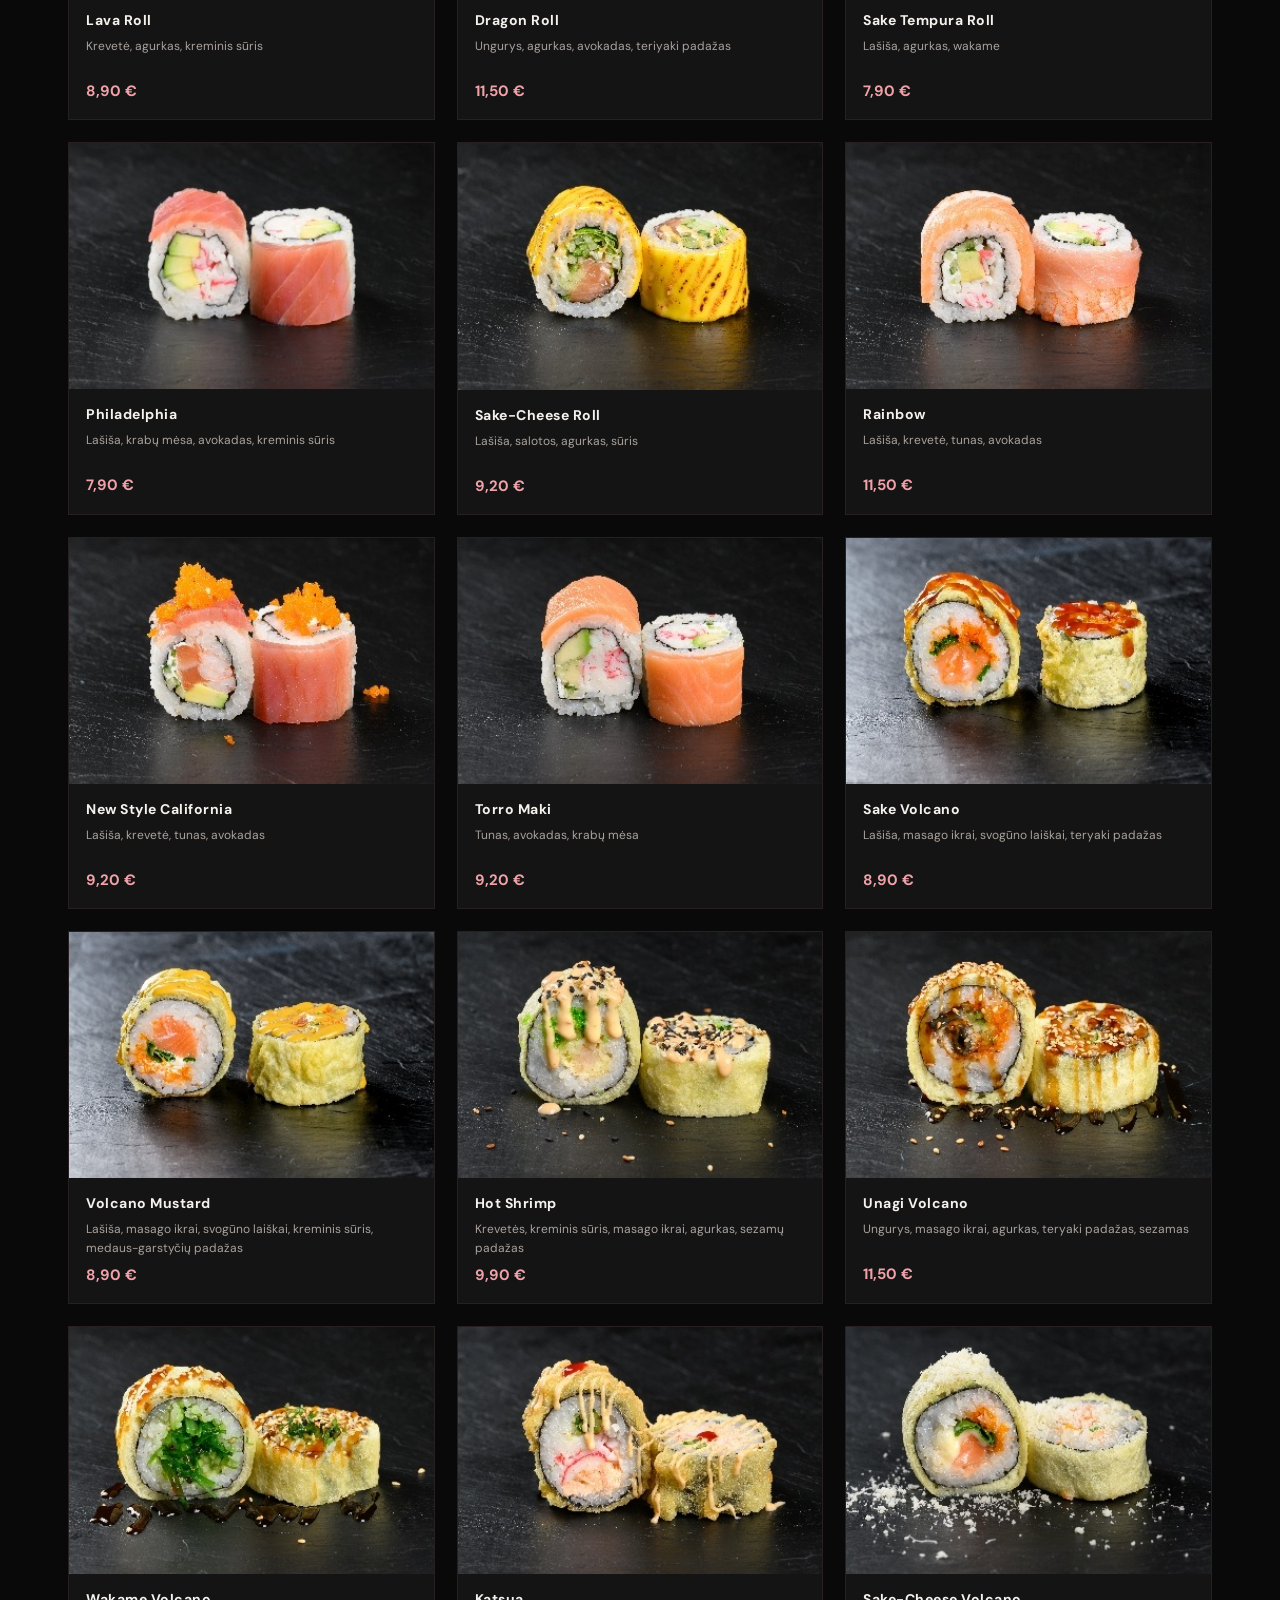
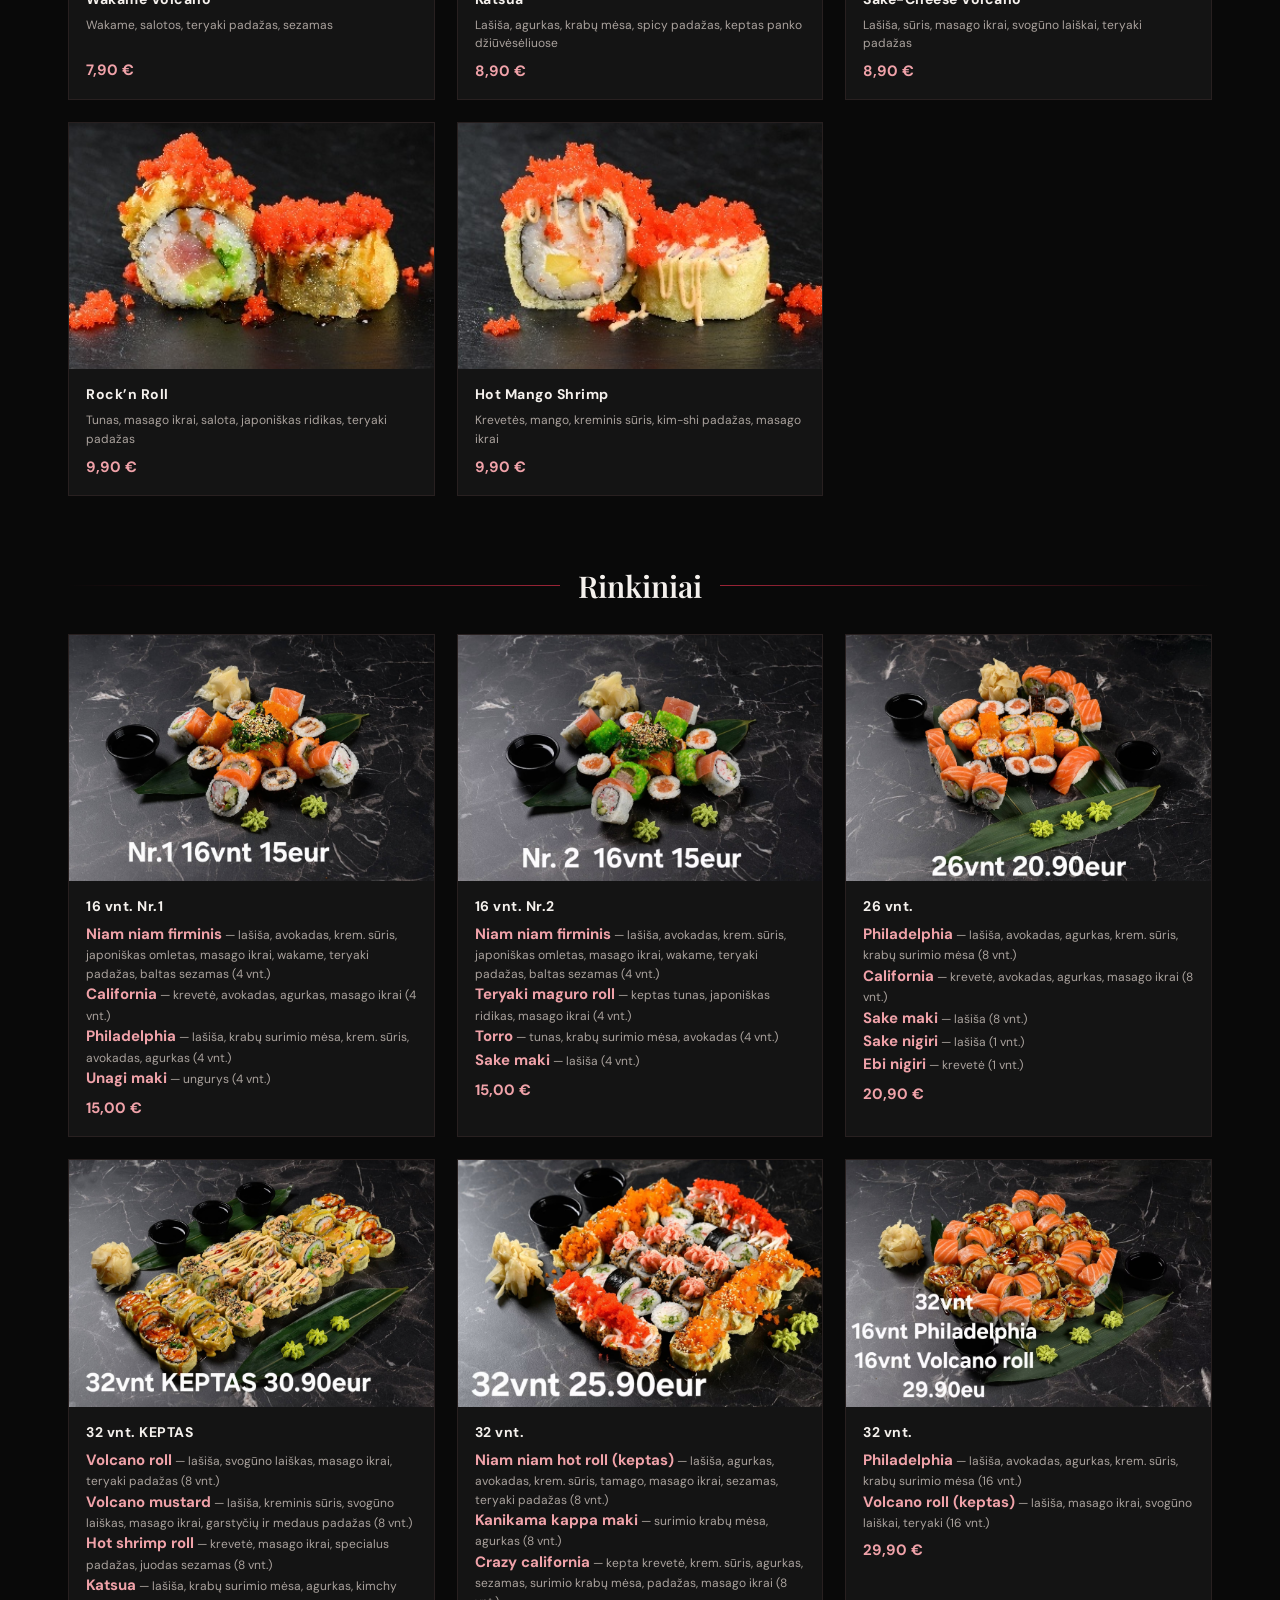
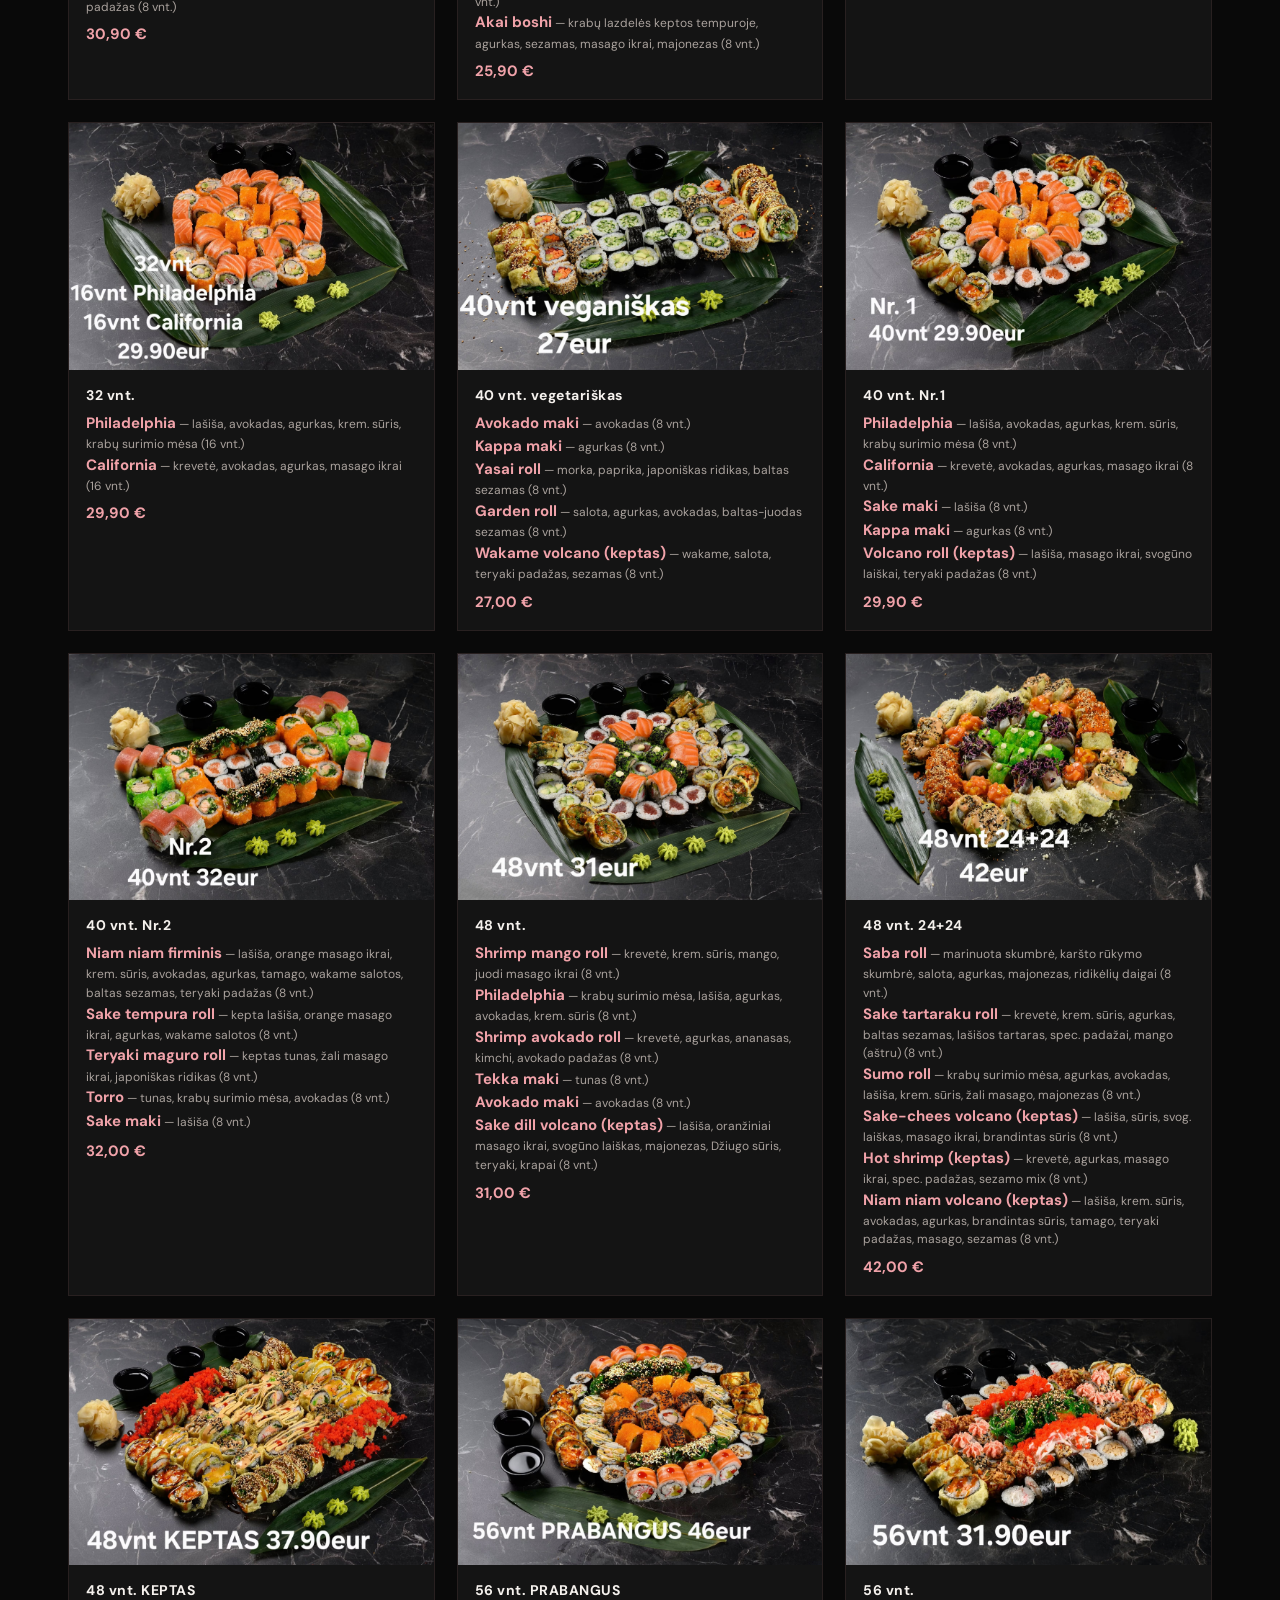
==== commit e6c76def: "Update greeting message from 'Hello' to 'Goodbye'" ====
--- a/menu.html
+++ b/menu.html
@@ -213,6 +213,43 @@
 <div class="dish-grid">
 
 <article class="dish">
+<img src="images/rinkinys-19.jpg" alt="16 vnt. Nr.1" loading="lazy">
+<div class="dish-info">
+<h3>16 vnt. Nr.1</h3>
+<p><strong>Niam niam firminis</strong> — lašiša, avokadas, krem. sūris, japoniškas omletas, masago ikrai, wakame, teryaki padažas, baltas sezamas (4 vnt.)<br>
+<strong>California</strong> — krevetė, avokadas, agurkas, masago ikrai (4 vnt.)<br>
+<strong>Philadelphia</strong> — lašiša, krabų surimio mėsa, krem. sūris, avokadas, agurkas (4 vnt.)<br>
+<strong>Unagi maki</strong> — ungurys (4 vnt.)</p>
+<strong>15,00 €</strong>
+</div>
+</article>
+
+<article class="dish">
+<img src="images/rinkinys-20.jpg" alt="16 vnt. Nr.2" loading="lazy">
+<div class="dish-info">
+<h3>16 vnt. Nr.2</h3>
+<p><strong>Niam niam firminis</strong> — lašiša, avokadas, krem. sūris, japoniškas omletas, masago ikrai, wakame, teryaki padažas, baltas sezamas (4 vnt.)<br>
+<strong>Teryaki maguro roll</strong> — keptas tunas, japoniškas ridikas, masago ikrai (4 vnt.)<br>
+<strong>Torro</strong> — tunas, krabų surimio mėsa, avokadas (4 vnt.)<br>
+<strong>Sake maki</strong> — lašiša (4 vnt.)</p>
+<strong>15,00 €</strong>
+</div>
+</article>
+
+<article class="dish">
+<img src="images/rinkinys-21.jpg" alt="26 vnt." loading="lazy">
+<div class="dish-info">
+<h3>26 vnt.</h3>
+<p><strong>Philadelphia</strong> — lašiša, avokadas, agurkas, krem. sūris, krabų surimio mėsa (8 vnt.)<br>
+<strong>California</strong> — krevetė, avokadas, agurkas, masago ikrai (8 vnt.)<br>
+<strong>Sake maki</strong> — lašiša (8 vnt.)<br>
+<strong>Sake nigiri</strong> — lašiša (1 vnt.)<br>
+<strong>Ebi nigiri</strong> — krevetė (1 vnt.)</p>
+<strong>20,90 €</strong>
+</div>
+</article>
+
+<article class="dish">
 <img src="images/rinkinys-16.jpg" alt="32 vnt. KEPTAS" loading="lazy">
 <div class="dish-info">
 <h3>32 vnt. KEPTAS</h3>
@@ -221,6 +258,149 @@
 <strong>Hot shrimp roll</strong> — krevetė, masago ikrai, specialus padažas, juodas sezamas (8 vnt.)<br>
 <strong>Katsua</strong> — lašiša, krabų surimio mėsa, agurkas, kimchy padažas (8 vnt.)</p>
 <strong>30,90 €</strong>
+</div>
+</article>
+
+<article class="dish">
+<img src="images/rinkinys-01.jpg" alt="32 vnt." loading="lazy">
+<div class="dish-info">
+<h3>32 vnt.</h3>
+<p><strong>Niam niam hot roll (keptas)</strong> — lašiša, agurkas, avokadas, krem. sūris, tamago, masago ikrai, sezamas, teryaki padažas (8 vnt.)<br>
+<strong>Kanikama kappa maki</strong> — surimio krabų mėsa, agurkas (8 vnt.)<br>
+<strong>Crazy california</strong> — kepta krevetė, krem. sūris, agurkas, sezamas, surimio krabų mėsa, padažas, masago ikrai (8 vnt.)<br>
+<strong>Akai boshi</strong> — krabų lazdelės keptos tempuroje, agurkas, sezamas, masago ikrai, majonezas (8 vnt.)</p>
+<strong>25,90 €</strong>
+</div>
+</article>
+
+<article class="dish">
+<img src="images/rinkinys-22.jpg" alt="32 vnt." loading="lazy">
+<div class="dish-info">
+<h3>32 vnt.</h3>
+<p><strong>Philadelphia</strong> — lašiša, avokadas, agurkas, krem. sūris, krabų surimio mėsa (16 vnt.)<br>
+<strong>Volcano roll (keptas)</strong> — lašiša, masago ikrai, svogūno laiškai, teryaki (16 vnt.)</p>
+<strong>29,90 €</strong>
+</div>
+</article>
+
+<article class="dish">
+<img src="images/rinkinys-23.jpg" alt="32 vnt. California ir Philadelphia" loading="lazy">
+<div class="dish-info">
+<h3>32 vnt.</h3>
+<p><strong>Philadelphia</strong> — lašiša, avokadas, agurkas, krem. sūris, krabų surimio mėsa (16 vnt.)<br>
+<strong>California</strong> — krevetė, avokadas, agurkas, masago ikrai (16 vnt.)</p>
+<strong>29,90 €</strong>
+</div>
+</article>
+
+<article class="dish">
+<img src="images/rinkinys-03.jpg" alt="40 vnt. vegetariškas" loading="lazy">
+<div class="dish-info">
+<h3>40 vnt. vegetariškas</h3>
+<p><strong>Avokado maki</strong> — avokadas (8 vnt.)<br>
+<strong>Kappa maki</strong> — agurkas (8 vnt.)<br>
+<strong>Yasai roll</strong> — morka, paprika, japoniškas ridikas, baltas sezamas (8 vnt.)<br>
+<strong>Garden roll</strong> — salota, agurkas, avokadas, baltas-juodas sezamas (8 vnt.)<br>
+<strong>Wakame volcano (keptas)</strong> — wakame, salota, teryaki padažas, sezamas (8 vnt.)</p>
+<strong>27,00 €</strong>
+</div>
+</article>
+
+<article class="dish">
+<img src="images/rinkinys-04.jpg" alt="40 vnt. Nr.1" loading="lazy">
+<div class="dish-info">
+<h3>40 vnt. Nr.1</h3>
+<p><strong>Philadelphia</strong> — lašiša, avokadas, agurkas, krem. sūris, krabų surimio mėsa (8 vnt.)<br>
+<strong>California</strong> — krevetė, avokadas, agurkas, masago ikrai (8 vnt.)<br>
+<strong>Sake maki</strong> — lašiša (8 vnt.)<br>
+<strong>Kappa maki</strong> — agurkas (8 vnt.)<br>
+<strong>Volcano roll (keptas)</strong> — lašiša, masago ikrai, svogūno laiškai, teryaki padažas (8 vnt.)</p>
+<strong>29,90 €</strong>
+</div>
+</article>
+
+<article class="dish">
+<img src="images/rinkinys-02.jpg" alt="40 vnt. Nr.2" loading="lazy">
+<div class="dish-info">
+<h3>40 vnt. Nr.2</h3>
+<p><strong>Niam niam firminis</strong> — lašiša, orange masago ikrai, krem. sūris, avokadas, agurkas, tamago, wakame salotos, baltas sezamas, teryaki padažas (8 vnt.)<br>
+<strong>Sake tempura roll</strong> — kepta lašiša, orange masago ikrai, agurkas, wakame salotos (8 vnt.)<br>
+<strong>Teryaki maguro roll</strong> — keptas tunas, žali masago ikrai, japoniškas ridikas (8 vnt.)<br>
+<strong>Torro</strong> — tunas, krabų surimio mėsa, avokadas (8 vnt.)<br>
+<strong>Sake maki</strong> — lašiša (8 vnt.)</p>
+<strong>32,00 €</strong>
+</div>
+</article>
+
+<article class="dish">
+<img src="images/rinkinys-05.jpg" alt="48 vnt." loading="lazy">
+<div class="dish-info">
+<h3>48 vnt.</h3>
+<p><strong>Shrimp mango roll</strong> — krevetė, krem. sūris, mango, juodi masago ikrai (8 vnt.)<br>
+<strong>Philadelphia</strong> — krabų surimio mėsa, lašiša, agurkas, avokadas, krem. sūris (8 vnt.)<br>
+<strong>Shrimp avokado roll</strong> — krevetė, agurkas, ananasas, kimchi, avokado padažas (8 vnt.)<br>
+<strong>Tekka maki</strong> — tunas (8 vnt.)<br>
+<strong>Avokado maki</strong> — avokadas (8 vnt.)<br>
+<strong>Sake dill volcano (keptas)</strong> — lašiša, oranžiniai masago ikrai, svogūno laiškas, majonezas, Džiugo sūris, teryaki, krapai (8 vnt.)</p>
+<strong>31,00 €</strong>
+</div>
+</article>
+
+<article class="dish">
+<img src="images/rinkinys-06.jpg" alt="48 vnt. 24+24" loading="lazy">
+<div class="dish-info">
+<h3>48 vnt. 24+24</h3>
+<p><strong>Saba roll</strong> — marinuota skumbrė, karšto rūkymo skumbrė, salota, agurkas, majonezas, ridikėlių daigai (8 vnt.)<br>
+<strong>Sake tartaraku roll</strong> — krevetė, krem. sūris, agurkas, baltas sezamas, lašišos tartaras, spec. padažai, mango (aštru) (8 vnt.)<br>
+<strong>Sumo roll</strong> — krabų surimio mėsa, agurkas, avokadas, lašiša, krem. sūris, žali masago, majonezas (8 vnt.)<br>
+<strong>Sake-chees volcano (keptas)</strong> — lašiša, sūris, svog. laiškas, masago ikrai, brandintas sūris (8 vnt.)<br>
+<strong>Hot shrimp (keptas)</strong> — krevetė, agurkas, masago ikrai, spec. padažas, sezamo mix (8 vnt.)<br>
+<strong>Niam niam volcano (keptas)</strong> — lašiša, krem. sūris, avokadas, agurkas, brandintas sūris, tamago, teryaki padažas, masago, sezamas (8 vnt.)</p>
+<strong>42,00 €</strong>
+</div>
+</article>
+
+<article class="dish">
+<img src="images/rinkinys-17.jpg" alt="48 vnt. KEPTAS" loading="lazy">
+<div class="dish-info">
+<h3>48 vnt. KEPTAS</h3>
+<p><strong>Volcano roll</strong> — lašiša, svogūno laiškas, masago ikrai, teryaki padažas (8 vnt.)<br>
+<strong>Volcano mustard</strong> — lašiša, kreminis sūris, svogūno laiškas, masago ikrai, garstyčių ir medaus padažas (8 vnt.)<br>
+<strong>Hot shrimp roll</strong> — krevetė, masago ikrai, specialus padažas, juodas sezamas (8 vnt.)<br>
+<strong>Katsua</strong> — lašiša, krabų surimio mėsa, agurkas, kimchy padažas (8 vnt.)<br>
+<strong>Rock &amp; roll and crispy</strong> — tunas, geltonasis ridikas, salota, masago ikrai, teryaki padažas (8 vnt.)<br>
+<strong>Wakame hot roll</strong> — wakame, agurkas, baltas sezamas, teryaki padažas (8 vnt.)</p>
+<strong>37,90 €</strong>
+</div>
+</article>
+
+<article class="dish">
+<img src="images/rinkinys-07.jpg" alt="56 vnt. PRABANGUS" loading="lazy">
+<div class="dish-info">
+<h3>56 vnt. PRABANGUS</h3>
+<p><strong>Unagi maki</strong> — ungurys, sezamas (8 vnt.)<br>
+<strong>California</strong> — kepta karališkoji krevetė, avokadas, agurkas, masago ikrai (8 vnt.)<br>
+<strong>Volcano roll (keptas)</strong> — lašiša, svogūno laiškai, masago ikrai, teryaki padažas (8 vnt.)<br>
+<strong>NIAM NIAM</strong> — lašiša, kreminis sūris, masago ikrai, wakame salotos, japoniškas omletas, avokadas, teryaki padažas, sezamas (8 vnt.)<br>
+<strong>Spicy sake</strong> — lašiša, krabų mėsa, japoniškas ridikas, paprika, aštrusis padažas (8 vnt.)<br>
+<strong>Sake dill</strong> — tempuroje kepta lašiša, avokadas, krapai, sezamas, specialus padažas (8 vnt.)<br>
+<strong>Tekka masago</strong> — keptas tunas, šviežias tunas, juodasis sezamas, masago ikrai, morka, salota (8 vnt.)</p>
+<strong>46,00 €</strong>
+</div>
+</article>
+
+<article class="dish">
+<img src="images/rinkinys-08.jpg" alt="56 vnt." loading="lazy">
+<div class="dish-info">
+<h3>56 vnt.</h3>
+<p><strong>Volcano roll (keptas)</strong> — lašiša, svogūno laiškas, masago ikrai, teryaki (8 vnt.)<br>
+<strong>Tamago maki</strong> — japoniškas omletas (8 vnt.)<br>
+<strong>Kanikama maki</strong> — surimio krabų mėsa (8 vnt.)<br>
+<strong>Niam niam firminis</strong> — lašiša, agurkas, avokadas, krem. sūris, masago ikrai, wakame salotos, tamago, teryaki padažas, sezamas (8 vnt.)<br>
+<strong>Crazy california</strong> — kepta krevetė, agurkas, krem. sūris, sezamas, surimio krabų mėsa, padažas, masago ikrai (8 vnt.)<br>
+<strong>Akai boshi</strong> — krabų lazdelės keptos tempuroje, agurkas, krem. sūris, masago ikrai, majonezas (8 vnt.)<br>
+<strong>Togorashi</strong> — sūdyta lašiša, agurkas, avokadas, krem. sūris, džiovinta paprika, sezamas, džiovinti svogūnai (8 vnt.)</p>
+<strong>31,90 €</strong>
 </div>
 </article>
 
@@ -241,68 +421,34 @@
 </article>
 
 <article class="dish">
-<img src="images/rinkinys-03.jpg" alt="40 vnt. vegetariškas" loading="lazy">
-<div class="dish-info">
-<h3>40 vnt. vegetariškas</h3>
-<p><strong>Avokado maki</strong> — avokadas (8 vnt.)<br>
+<img src="images/rinkinys-10.jpg" alt="64 vnt." loading="lazy">
+<div class="dish-info">
+<h3>64 vnt.</h3>
+<p><strong>Teryaki maguro roll</strong> — keptas tunas, žali masago ikrai, japoniškas ridikas (8 vnt.)<br>
+<strong>Ebi wakame</strong> — krevetė, agurkas, krem. sūris, sezamas, wakame, spec. padažas, masago ikrai (8 vnt.)<br>
+<strong>Philadelphia</strong> — lašiša, krabų surimio mėsa, krem. sūris, avokadas, agurkas (8 vnt.)<br>
+<strong>Sake maki</strong> — lašiša (8 vnt.)<br>
+<strong>Avokado maki</strong> — avokadas (8 vnt.)<br>
+<strong>Ebi kappa maki</strong> — ebi krevetė, agurkas (8 vnt.)<br>
 <strong>Kappa maki</strong> — agurkas (8 vnt.)<br>
-<strong>Yasai roll</strong> — morka, paprika, japoniškas ridikas, baltas sezamas (8 vnt.)<br>
-<strong>Garden roll</strong> — salota, agurkas, avokadas, baltas-juodas sezamas (8 vnt.)<br>
-<strong>Wakame volcano (keptas)</strong> — wakame, salota, teryaki padažas, sezamas (8 vnt.)</p>
-<strong>27,00 €</strong>
-</div>
-</article>
-
-<article class="dish">
-<img src="images/rinkinys-19.jpg" alt="16 vnt. Nr.1" loading="lazy">
-<div class="dish-info">
-<h3>16 vnt. Nr.1</h3>
-<p><strong>Niam niam firminis</strong> — lašiša, avokadas, krem. sūris, japoniškas omletas, masago ikrai, wakame, teryaki padažas, baltas sezamas (4 vnt.)<br>
-<strong>California</strong> — krevetė, avokadas, agurkas, masago ikrai (4 vnt.)<br>
-<strong>Philadelphia</strong> — lašiša, krabų surimio mėsa, krem. sūris, avokadas, agurkas (4 vnt.)<br>
-<strong>Unagi maki</strong> — ungurys (4 vnt.)</p>
-<strong>15,00 €</strong>
-</div>
-</article>
-
-<article class="dish">
-<img src="images/rinkinys-05.jpg" alt="48 vnt." loading="lazy">
-<div class="dish-info">
-<h3>48 vnt.</h3>
-<p><strong>Shrimp mango roll</strong> — krevetė, krem. sūris, mango, juodi masago ikrai (8 vnt.)<br>
-<strong>Philadelphia</strong> — krabų surimio mėsa, lašiša, agurkas, avokadas, krem. sūris (8 vnt.)<br>
-<strong>Shrimp avokado roll</strong> — krevetė, agurkas, ananasas, kimchi, avokado padažas (8 vnt.)<br>
-<strong>Tekka maki</strong> — tunas (8 vnt.)<br>
-<strong>Avokado maki</strong> — avokadas (8 vnt.)<br>
-<strong>Sake dill volcano (keptas)</strong> — lašiša, oranžiniai masago ikrai, svogūno laiškas, majonezas, Džiugo sūris, teryaki, krapai (8 vnt.)</p>
-<strong>31,00 €</strong>
-</div>
-</article>
-
-<article class="dish">
-<img src="images/rinkinys-21.jpg" alt="26 vnt." loading="lazy">
-<div class="dish-info">
-<h3>26 vnt.</h3>
-<p><strong>Philadelphia</strong> — lašiša, avokadas, agurkas, krem. sūris, krabų surimio mėsa (8 vnt.)<br>
-<strong>California</strong> — krevetė, avokadas, agurkas, masago ikrai (8 vnt.)<br>
-<strong>Sake maki</strong> — lašiša (8 vnt.)<br>
-<strong>Sake nigiri</strong> — lašiša (1 vnt.)<br>
-<strong>Ebi nigiri</strong> — krevetė (1 vnt.)</p>
-<strong>20,90 €</strong>
-</div>
-</article>
-
-<article class="dish">
-<img src="images/rinkinys-06.jpg" alt="48 vnt. 24+24" loading="lazy">
-<div class="dish-info">
-<h3>48 vnt. 24+24</h3>
-<p><strong>Saba roll</strong> — marinuota skumbrė, karšto rūkymo skumbrė, salota, agurkas, majonezas, ridikėlių daigai (8 vnt.)<br>
-<strong>Sake tartaraku roll</strong> — krevetė, krem. sūris, agurkas, baltas sezamas, lašišos tartaras, spec. padažai, mango (aštru) (8 vnt.)<br>
-<strong>Sumo roll</strong> — krabų surimio mėsa, agurkas, avokadas, lašiša, krem. sūris, žali masago, majonezas (8 vnt.)<br>
-<strong>Sake-chees volcano (keptas)</strong> — lašiša, sūris, svog. laiškas, masago ikrai, brandintas sūris (8 vnt.)<br>
-<strong>Hot shrimp (keptas)</strong> — krevetė, agurkas, masago ikrai, spec. padažas, sezamo mix (8 vnt.)<br>
-<strong>Niam niam volcano (keptas)</strong> — lašiša, krem. sūris, avokadas, agurkas, brandintas sūris, tamago, teryaki padažas, masago, sezamas (8 vnt.)</p>
-<strong>42,00 €</strong>
+<strong>Volcano roll (keptas)</strong> — lašiša, masago ikrai, svogūno laiškas, teryaki padažas (8 vnt.)</p>
+<strong>32,00 €</strong>
+</div>
+</article>
+
+<article class="dish">
+<img src="images/rinkinys-09.jpg" alt="64 vnt. GURMANIŠKAS" loading="lazy">
+<div class="dish-info">
+<h3>64 vnt. GURMANIŠKAS</h3>
+<p><strong>Ace roll</strong> — lašiša (apdeginta ugnimi), krevetė, krem. sūris, juodas-baltas sezamas, agurkas, teryaki padažas, majonezas (8 vnt.)<br>
+<strong>Dragon roll</strong> — ungurys, avokadas, agurkas, krem. sūris (8 vnt.)<br>
+<strong>Crazy california</strong> — krevetė, agurkas, sezamas, krem. sūris, krabų surimio mėsa, spec. padažas, masago ikrai (8 vnt.)<br>
+<strong>Niam niam firminis</strong> — lašiša, japoniškas omletas, avokadas, masago ikrai, wakame, teryaki padažas, sezamas (8 vnt.)<br>
+<strong>Black sin</strong> — tunas, avokadas, masago ikrai, aštrus padažas (8 vnt.)<br>
+<strong>Katsua (keptas)</strong> — lašiša, krabų surimio mėsa, agurkas, kimchy padažas, aštrus padažas (8 vnt.)<br>
+<strong>Sake kappa</strong> — lašiša, agurkas (8 vnt.)<br>
+<strong>Unagi maki</strong> — ungurys (8 vnt.)</p>
+<strong>53,90 €</strong>
 </div>
 </article>
 
@@ -324,29 +470,19 @@
 </article>
 
 <article class="dish">
-<img src="images/rinkinys-01.jpg" alt="32 vnt." loading="lazy">
-<div class="dish-info">
-<h3>32 vnt.</h3>
-<p><strong>Niam niam hot roll (keptas)</strong> — lašiša, agurkas, avokadas, krem. sūris, tamago, masago ikrai, sezamas, teryaki padažas (8 vnt.)<br>
-<strong>Kanikama kappa maki</strong> — surimio krabų mėsa, agurkas (8 vnt.)<br>
-<strong>Crazy california</strong> — kepta krevetė, krem. sūris, agurkas, sezamas, surimio krabų mėsa, padažas, masago ikrai (8 vnt.)<br>
-<strong>Akai boshi</strong> — krabų lazdelės keptos tempuroje, agurkas, sezamas, masago ikrai, majonezas (8 vnt.)</p>
-<strong>25,90 €</strong>
-</div>
-</article>
-
-<article class="dish">
-<img src="images/rinkinys-07.jpg" alt="56 vnt. PRABANGUS" loading="lazy">
-<div class="dish-info">
-<h3>56 vnt. PRABANGUS</h3>
-<p><strong>Unagi maki</strong> — ungurys, sezamas (8 vnt.)<br>
-<strong>California</strong> — kepta karališkoji krevetė, avokadas, agurkas, masago ikrai (8 vnt.)<br>
-<strong>Volcano roll (keptas)</strong> — lašiša, svogūno laiškai, masago ikrai, teryaki padažas (8 vnt.)<br>
-<strong>NIAM NIAM</strong> — lašiša, kreminis sūris, masago ikrai, wakame salotos, japoniškas omletas, avokadas, teryaki padažas, sezamas (8 vnt.)<br>
-<strong>Spicy sake</strong> — lašiša, krabų mėsa, japoniškas ridikas, paprika, aštrusis padažas (8 vnt.)<br>
-<strong>Sake dill</strong> — tempuroje kepta lašiša, avokadas, krapai, sezamas, specialus padažas (8 vnt.)<br>
-<strong>Tekka masago</strong> — keptas tunas, šviežias tunas, juodasis sezamas, masago ikrai, morka, salota (8 vnt.)</p>
-<strong>46,00 €</strong>
+<img src="images/rinkinys-12.jpg" alt="72 vnt. YPATINGAS" loading="lazy">
+<div class="dish-info">
+<h3>72 vnt. YPATINGAS</h3>
+<p><strong>Niam niam firminis</strong> — lašiša, orange masago ikrai, krem. sūris, avokadas, agurkas, japoniškas omletas, wakame, baltas sezamas, teryaki padažas (8 vnt.)<br>
+<strong>Sake tempura roll</strong> — kepta lašiša, orange masago ikrai, agurkas, krem. sūris, baltas sezamas (8 vnt.)<br>
+<strong>Magma roll</strong> — lašiša, orange masago ikrai, krem. sūris, agurkas, salotos, juodas sezamas, majonezas (8 vnt.)<br>
+<strong>Spring roll</strong> — krem. sūris, lašiša, agurkas, keptas svogūnas, žali masago ikrai (8 vnt.)<br>
+<strong>Red Ebi roll</strong> — krevetė, salota, majonezas, agurkas, kimchi padažas, raudoni ikrai (8 vnt.)<br>
+<strong>Asia roll</strong> — lašiša, orange masago ikrai, krem. sūris, avokadas, agurkas, wakame salotos, sezamas mix, teryaki padažas (8 vnt.)<br>
+<strong>Sake dill roll</strong> — kepta lašiša, krapai, agurkas, avokadas, baltas sezamas, spec. padažas (8 vnt.)<br>
+<strong>Philadelphia roll</strong> — avokadas, agurkas, krabų surimio mėsa, krem. sūris, lašiša (8 vnt.)<br>
+<strong>Rock'n roll (keptas)</strong> — tunas, masago, salota, japoniškas ridikas, teryaki padažas (8 vnt.)</p>
+<strong>54,90 €</strong>
 </div>
 </article>
 
@@ -376,31 +512,6 @@
 </article>
 
 <article class="dish">
-<img src="images/rinkinys-08.jpg" alt="56 vnt." loading="lazy">
-<div class="dish-info">
-<h3>56 vnt.</h3>
-<p><strong>Volcano roll (keptas)</strong> — lašiša, svogūno laiškas, masago ikrai, teryaki (8 vnt.)<br>
-<strong>Tamago maki</strong> — japoniškas omletas (8 vnt.)<br>
-<strong>Kanikama maki</strong> — surimio krabų mėsa (8 vnt.)<br>
-<strong>Niam niam firminis</strong> — lašiša, agurkas, avokadas, krem. sūris, masago ikrai, wakame salotos, tamago, teryaki padažas, sezamas (8 vnt.)<br>
-<strong>Crazy california</strong> — kepta krevetė, agurkas, krem. sūris, sezamas, surimio krabų mėsa, padažas, masago ikrai (8 vnt.)<br>
-<strong>Akai boshi</strong> — krabų lazdelės keptos tempuroje, agurkas, krem. sūris, masago ikrai, majonezas (8 vnt.)<br>
-<strong>Togorashi</strong> — sūdyta lašiša, agurkas, avokadas, krem. sūris, džiovinta paprika, sezamas, džiovinti svogūnai (8 vnt.)</p>
-<strong>31,90 €</strong>
-</div>
-</article>
-
-<article class="dish">
-<img src="images/rinkinys-22.jpg" alt="32 vnt." loading="lazy">
-<div class="dish-info">
-<h3>32 vnt.</h3>
-<p><strong>Philadelphia</strong> — lašiša, avokadas, agurkas, krem. sūris, krabų surimio mėsa (16 vnt.)<br>
-<strong>Volcano roll (keptas)</strong> — lašiša, masago ikrai, svogūno laiškai, teryaki (16 vnt.)</p>
-<strong>29,90 €</strong>
-</div>
-</article>
-
-<article class="dish">
 <img src="images/rinkinys-14.jpg" alt="96 vnt." loading="lazy">
 <div class="dish-info">
 <h3>96 vnt.</h3>
@@ -414,41 +525,6 @@
 <strong>Akai boshi</strong> — krabų lazdelės keptos tempuroje, agurkas, sezamas, krem. sūris, masago ikrai, majonezas (8 vnt.)<br>
 <strong>Togorashi</strong> — sūdyta lašiša, krem. sūris, agurkas, avokadas, džiovinta paprika, sezamas, džiovintas svogūnas (8 vnt.)</p>
 <strong>43,90 €</strong>
-</div>
-</article>
-
-<article class="dish">
-<img src="images/rinkinys-23.jpg" alt="32 vnt. California ir Philadelphia" loading="lazy">
-<div class="dish-info">
-<h3>32 vnt.</h3>
-<p><strong>Philadelphia</strong> — lašiša, avokadas, agurkas, krem. sūris, krabų surimio mėsa (16 vnt.)<br>
-<strong>California</strong> — krevetė, avokadas, agurkas, masago ikrai (16 vnt.)</p>
-<strong>29,90 €</strong>
-</div>
-</article>
-
-<article class="dish">
-<img src="images/rinkinys-04.jpg" alt="40 vnt. Nr.1" loading="lazy">
-<div class="dish-info">
-<h3>40 vnt. Nr.1</h3>
-<p><strong>Philadelphia</strong> — lašiša, avokadas, agurkas, krem. sūris, krabų surimio mėsa (8 vnt.)<br>
-<strong>California</strong> — krevetė, avokadas, agurkas, masago ikrai (8 vnt.)<br>
-<strong>Sake maki</strong> — lašiša (8 vnt.)<br>
-<strong>Kappa maki</strong> — agurkas (8 vnt.)<br>
-<strong>Volcano roll (keptas)</strong> — lašiša, masago ikrai, svogūno laiškai, teryaki padažas (8 vnt.)</p>
-<strong>29,90 €</strong>
-</div>
-</article>
-
-<article class="dish">
-<img src="images/rinkinys-20.jpg" alt="16 vnt. Nr.2" loading="lazy">
-<div class="dish-info">
-<h3>16 vnt. Nr.2</h3>
-<p><strong>Niam niam firminis</strong> — lašiša, avokadas, krem. sūris, japoniškas omletas, masago ikrai, wakame, teryaki padažas, baltas sezamas (4 vnt.)<br>
-<strong>Teryaki maguro roll</strong> — keptas tunas, japoniškas ridikas, masago ikrai (4 vnt.)<br>
-<strong>Torro</strong> — tunas, krabų surimio mėsa, avokadas (4 vnt.)<br>
-<strong>Sake maki</strong> — lašiša (4 vnt.)</p>
-<strong>15,00 €</strong>
 </div>
 </article>
 
@@ -473,82 +549,6 @@
 </div>
 </article>
 
-<article class="dish">
-<img src="images/rinkinys-10.jpg" alt="64 vnt." loading="lazy">
-<div class="dish-info">
-<h3>64 vnt.</h3>
-<p><strong>Teryaki maguro roll</strong> — keptas tunas, žali masago ikrai, japoniškas ridikas (8 vnt.)<br>
-<strong>Ebi wakame</strong> — krevetė, agurkas, krem. sūris, sezamas, wakame, spec. padažas, masago ikrai (8 vnt.)<br>
-<strong>Philadelphia</strong> — lašiša, krabų surimio mėsa, krem. sūris, avokadas, agurkas (8 vnt.)<br>
-<strong>Sake maki</strong> — lašiša (8 vnt.)<br>
-<strong>Avokado maki</strong> — avokadas (8 vnt.)<br>
-<strong>Ebi kappa maki</strong> — ebi krevetė, agurkas (8 vnt.)<br>
-<strong>Kappa maki</strong> — agurkas (8 vnt.)<br>
-<strong>Volcano roll (keptas)</strong> — lašiša, masago ikrai, svogūno laiškas, teryaki padažas (8 vnt.)</p>
-<strong>32,00 €</strong>
-</div>
-</article>
-
-<article class="dish">
-<img src="images/rinkinys-17.jpg" alt="48 vnt. KEPTAS" loading="lazy">
-<div class="dish-info">
-<h3>48 vnt. KEPTAS</h3>
-<p><strong>Volcano roll</strong> — lašiša, svogūno laiškas, masago ikrai, teryaki padažas (8 vnt.)<br>
-<strong>Volcano mustard</strong> — lašiša, kreminis sūris, svogūno laiškas, masago ikrai, garstyčių ir medaus padažas (8 vnt.)<br>
-<strong>Hot shrimp roll</strong> — krevetė, masago ikrai, specialus padažas, juodas sezamas (8 vnt.)<br>
-<strong>Katsua</strong> — lašiša, krabų surimio mėsa, agurkas, kimchy padažas (8 vnt.)<br>
-<strong>Rock &amp; roll and crispy</strong> — tunas, geltonasis ridikas, salota, masago ikrai, teryaki padažas (8 vnt.)<br>
-<strong>Wakame hot roll</strong> — wakame, agurkas, baltas sezamas, teryaki padažas (8 vnt.)</p>
-<strong>37,90 €</strong>
-</div>
-</article>
-
-<article class="dish">
-<img src="images/rinkinys-12.jpg" alt="72 vnt. YPATINGAS" loading="lazy">
-<div class="dish-info">
-<h3>72 vnt. YPATINGAS</h3>
-<p><strong>Niam niam firminis</strong> — lašiša, orange masago ikrai, krem. sūris, avokadas, agurkas, japoniškas omletas, wakame, baltas sezamas, teryaki padažas (8 vnt.)<br>
-<strong>Sake tempura roll</strong> — kepta lašiša, orange masago ikrai, agurkas, krem. sūris, baltas sezamas (8 vnt.)<br>
-<strong>Magma roll</strong> — lašiša, orange masago ikrai, krem. sūris, agurkas, salotos, juodas sezamas, majonezas (8 vnt.)<br>
-<strong>Spring roll</strong> — krem. sūris, lašiša, agurkas, keptas svogūnas, žali masago ikrai (8 vnt.)<br>
-<strong>Red Ebi roll</strong> — krevetė, salota, majonezas, agurkas, kimchi padažas, raudoni ikrai (8 vnt.)<br>
-<strong>Asia roll</strong> — lašiša, orange masago ikrai, krem. sūris, avokadas, agurkas, wakame salotos, sezamas mix, teryaki padažas (8 vnt.)<br>
-<strong>Sake dill roll</strong> — kepta lašiša, krapai, agurkas, avokadas, baltas sezamas, spec. padažas (8 vnt.)<br>
-<strong>Philadelphia roll</strong> — avokadas, agurkas, krabų surimio mėsa, krem. sūris, lašiša (8 vnt.)<br>
-<strong>Rock'n roll (keptas)</strong> — tunas, masago, salota, japoniškas ridikas, teryaki padažas (8 vnt.)</p>
-<strong>54,90 €</strong>
-</div>
-</article>
-
-<article class="dish">
-<img src="images/rinkinys-09.jpg" alt="64 vnt. GURMANIŠKAS" loading="lazy">
-<div class="dish-info">
-<h3>64 vnt. GURMANIŠKAS</h3>
-<p><strong>Ace roll</strong> — lašiša (apdeginta ugnimi), krevetė, krem. sūris, juodas-baltas sezamas, agurkas, teryaki padažas, majonezas (8 vnt.)<br>
-<strong>Dragon roll</strong> — ungurys, avokadas, agurkas, krem. sūris (8 vnt.)<br>
-<strong>Crazy california</strong> — krevetė, agurkas, sezamas, krem. sūris, krabų surimio mėsa, spec. padažas, masago ikrai (8 vnt.)<br>
-<strong>Niam niam firminis</strong> — lašiša, japoniškas omletas, avokadas, masago ikrai, wakame, teryaki padažas, sezamas (8 vnt.)<br>
-<strong>Black sin</strong> — tunas, avokadas, masago ikrai, aštrus padažas (8 vnt.)<br>
-<strong>Katsua (keptas)</strong> — lašiša, krabų surimio mėsa, agurkas, kimchy padažas, aštrus padažas (8 vnt.)<br>
-<strong>Sake kappa</strong> — lašiša, agurkas (8 vnt.)<br>
-<strong>Unagi maki</strong> — ungurys (8 vnt.)</p>
-<strong>53,90 €</strong>
-</div>
-</article>
-
-<article class="dish">
-<img src="images/rinkinys-02.jpg" alt="40 vnt. Nr.2" loading="lazy">
-<div class="dish-info">
-<h3>40 vnt. Nr.2</h3>
-<p><strong>Niam niam firminis</strong> — lašiša, orange masago ikrai, krem. sūris, avokadas, agurkas, tamago, wakame salotos, baltas sezamas, teryaki padažas (8 vnt.)<br>
-<strong>Sake tempura roll</strong> — kepta lašiša, orange masago ikrai, agurkas, wakame salotos (8 vnt.)<br>
-<strong>Teryaki maguro roll</strong> — keptas tunas, žali masago ikrai, japoniškas ridikas (8 vnt.)<br>
-<strong>Torro</strong> — tunas, krabų surimio mėsa, avokadas (8 vnt.)<br>
-<strong>Sake maki</strong> — lašiša (8 vnt.)</p>
-<strong>32,00 €</strong>
-</div>
-</article>
-
 </div>
 </section>
   
--- a/menu.css
+++ b/menu.css
@@ -1 +1,56 @@
-@import url('https://fonts.googleapis.com/css2?family=DM+Sans:wght@400;500;600;700&family=Playfair+Display:ital,wght@0,600;0,700;1,600;1,700&display=swap');:root{--bg:#090909;--panel:#141414;--text:#f5f1ed;--muted:#aaa29d;--red:#b51f32;--line:#442027}*{box-sizing:border-box}html{scroll-behavior:smooth;scroll-padding-top:95px}body{margin:0;background:var(--bg);color:var(--text);font-family:'DM Sans',sans-serif}.site-header{height:76px;padding:0 max(5vw,22px);display:flex;align-items:center;justify-content:space-between;border-bottom:1px solid #292020;background:#090909;position:sticky;top:0;z-index:10}.brand{font-weight:700;letter-spacing:2px;text-decoration:none;color:#fff;font-size:17px}.brand b{color:#d72a40}.site-header nav{display:flex;gap:28px}.site-header nav a,.call{color:#d8d0cb;text-decoration:none;font-size:13px}.site-header nav a:hover,.site-header nav .active{color:#e83a50}.call{border:1px solid #8e2635;padding:10px 17px;border-radius:2px}.menu-hero{padding:85px 20px 65px;text-align:center;background:radial-gradient(ellipse at 50% 10%,#35121a 0%,#130b0d 38%,#090909 75%);border-bottom:1px solid #2d171b}.eyebrow{color:#d33b4e;letter-spacing:4px;font-size:11px}.menu-hero h1{font:700 clamp(44px,7vw,76px) 'Playfair Display',serif;margin:15px 0}.menu-hero h1 em{color:#d73549}.menu-hero p:last-child{color:#b8aeaa}.category-nav{display:flex;gap:10px;justify-content:center;flex-wrap:wrap;padding:24px 5vw;border-bottom:1px solid #25191b;position:sticky;top:76px;background:#0c0b0b;z-index:5}.category-nav a{color:#d8ceca;text-decoration:none;border:1px solid #3b282b;padding:9px 13px;font-size:12px;border-radius:2px}.category-nav a:hover{background:#8e1c2c;border-color:#8e1c2c}.menu-section{max-width:1200px;margin:0 auto;padding:58px 28px 12px}.section-heading{display:flex;align-items:center;gap:18px;margin-bottom:28px}.section-heading span{height:1px;background:linear-gradient(90deg,transparent,#9b2436);flex:1}.section-heading span:last-child{background:linear-gradient(90deg,#9b2436,transparent)}.section-heading h2{font:600 clamp(22px,3vw,30px) 'Playfair Display',serif;white-space:nowrap;margin:0}.dish-grid{display:grid;grid-template-columns:repeat(3,minmax(0,1fr));gap:22px}.dish{background:var(--panel);border:1px solid #282020;overflow:hidden;display:flex;flex-direction:column;transition:transform .2s,border-color .2s}.dish:hover{transform:translateY(-3px);border-color:#87303b}.dish img{width:100%;aspect-ratio:1.48;object-fit:cover;background:#222}.dish-info{padding:16px 17px 18px;display:grid;grid-template-columns:1fr auto;gap:8px 10px;align-items:start}.dish h3{font-size:14px;letter-spacing:.5px;margin:0;font-weight:700}.dish p{grid-column:1/-1;color:var(--muted);font-size:12px;line-height:1.55;margin:0;min-height:36px}.dish strong{color:#f0a2a9;font-size:15px;white-space:nowrap}.allergen-note{text-align:center;color:#918984;font-size:12px;padding:45px 20px 55px}footer{text-align:center;border-top:1px solid #2a1a1d;padding:30px 20px 35px;color:#a9a09b;font-size:12px}footer p{margin:9px}footer a{color:#d8b8bc;text-decoration:none}@media(max-width:760px){.site-header{height:auto;min-height:68px;flex-wrap:wrap;padding:16px 18px;gap:14px}.site-header nav{order:3;width:100%;overflow:auto;gap:19px;padding-bottom:2px}.site-header nav a{white-space:nowrap}.call{margin-left:auto}.category-nav{top:104px;justify-content:flex-start;flex-wrap:nowrap;overflow-x:auto;padding:13px 16px}.category-nav a{white-space:nowrap}.menu-section{padding:42px 16px 6px}.dish-grid{grid-template-columns:repeat(2,minmax(0,1fr));gap:12px}.dish-info{padding:12px}.dish h3{font-size:12px}.dish p{font-size:11px}.dish strong{font-size:13px}}@media(max-width:390px){.dish-grid{grid-template-columns:1fr}.dish{display:grid;grid-template-columns:42% 1fr}.dish img{height:100%;aspect-ratio:auto;min-height:130px}.dish-info{display:flex;flex-direction:column;justify-content:center}.dish p{min-height:0}}+@import url('https://fonts.googleapis.com/css2?family=DM+Sans:wght@400;500;600;700&family=Playfair+Display:ital,wght@0,600;0,700;1,600;1,700&display=swap');:root{--bg:#090909;--panel:#141414;--text:#f5f1ed;--muted:#aaa29d;--red:#b51f32;--line:#442027}*{box-sizing:border-box}html{scroll-behavior:smooth;scroll-padding-top:95px}body{margin:0;background:var(--bg);color:var(--text);font-family:'DM Sans',sans-serif}.site-header{height:76px;padding:0 max(5vw,22px);display:flex;align-items:center;justify-content:space-between;border-bottom:1px solid #292020;background:#090909;position:sticky;top:0;z-index:10}.brand{font-weight:700;letter-spacing:2px;text-decoration:none;color:#fff;font-size:17px}.brand b{color:#d72a40}.site-header nav{display:flex;gap:28px}.site-header nav a,.call{color:#d8d0cb;text-decoration:none;font-size:13px}.site-header nav a:hover,.site-header nav .active{color:#e83a50}.call{border:1px solid #8e2635;padding:10px 17px;border-radius:2px}.menu-hero{padding:85px 20px 65px;text-align:center;background:radial-gradient(ellipse at 50% 10%,#35121a 0%,#130b0d 38%,#090909 75%);border-bottom:1px solid #2d171b}.eyebrow{color:#d33b4e;letter-spacing:4px;font-size:11px}.menu-hero h1{font:700 clamp(44px,7vw,76px) 'Playfair Display',serif;margin:15px 0}.menu-hero h1 em{color:#d73549}.menu-hero p:last-child{color:#b8aeaa}.category-nav{display:flex;gap:10px;justify-content:center;flex-wrap:wrap;padding:24px 5vw;border-bottom:1px solid #25191b;position:sticky;top:76px;background:#0c0b0b;z-index:5}.category-nav a{color:#d8ceca;text-decoration:none;border:1px solid #3b282b;padding:9px 13px;font-size:12px;border-radius:2px}.category-nav a:hover{background:#8e1c2c;border-color:#8e1c2c}.menu-section{max-width:1200px;margin:0 auto;padding:58px 28px 12px}.section-heading{display:flex;align-items:center;gap:18px;margin-bottom:28px}.section-heading span{height:1px;background:linear-gradient(90deg,transparent,#9b2436);flex:1}.section-heading span:last-child{background:linear-gradient(90deg,#9b2436,transparent)}.section-heading h2{font:600 clamp(22px,3vw,30px) 'Playfair Display',serif;white-space:nowrap;margin:0}.dish-grid{display:grid;grid-template-columns:repeat(3,minmax(0,1fr));gap:22px}.dish{background:var(--panel);border:1px solid #282020;overflow:hidden;display:flex;flex-direction:column;transition:transform .2s,border-color .2s}.dish:hover{transform:translateY(-3px);border-color:#87303b}.dish img{width:100%;aspect-ratio:1.48;object-fit:cover;background:#222}.dish-info{padding:16px 17px 18px;display:grid;grid-template-columns:1fr auto;gap:8px 10px;align-items:start}.dish h3{font-size:14px;letter-spacing:.5px;margin:0;font-weight:700}.dish p{grid-column:1/-1;color:var(--muted);font-size:12px;line-height:1.55;margin:0;min-height:36px}.dish strong{color:#f0a2a9;font-size:15px;white-space:nowrap}.allergen-note{text-align:center;color:#918984;font-size:12px;padding:45px 20px 55px}footer{text-align:center;border-top:1px solid #2a1a1d;padding:30px 20px 35px;color:#a9a09b;font-size:12px}footer p{margin:9px}footer a{color:#d8b8bc;text-decoration:none}@media(max-width:760px){.site-header{height:auto;min-height:68px;flex-wrap:wrap;padding:16px 18px;gap:14px}.site-header nav{order:3;width:100%;overflow:auto;gap:19px;padding-bottom:2px}.site-header nav a{white-space:nowrap}.call{margin-left:auto}.category-nav{top:104px;justify-content:flex-start;flex-wrap:nowrap;overflow-x:auto;padding:13px 16px}.category-nav a{white-space:nowrap}.menu-section{padding:42px 16px 6px}.dish-grid{grid-template-columns:repeat(2,minmax(0,1fr));gap:12px}.dish-info{padding:12px}.dish h3{font-size:12px}.dish p{font-size:11px}.dish strong{font-size:13px}}@media(max-width:390px){
+.dish-grid{
+grid-template-columns:1fr;
+}
+
+.dish{
+display:flex;
+flex-direction:column;
+}
+
+.dish img{
+width:100%;
+height:auto;
+aspect-ratio:1.48;
+object-fit:contain;
+}
+
+.dish-info{
+display:grid;
+grid-template-columns:1fr auto;
+padding:14px;
+}
+
+.dish p{
+min-height:0;
+}
+}
+/* MOBILE FIX */
+@media (max-width: 760px) {
+  .dish-grid {
+    grid-template-columns: 1fr !important;
+  }
+
+  .dish {
+    display: flex !important;
+    flex-direction: column !important;
+  }
+
+  .dish img {
+    display: block;
+    width: 100% !important;
+    height: auto !important;
+    aspect-ratio: 1.48 !important;
+    object-fit: cover !important;
+  }
+
+  .dish-info {
+    display: grid !important;
+    grid-template-columns: 1fr auto !important;
+    padding: 14px !important;
+  }
+
+  .dish p {
+    min-height: 0 !important;
+  }
+}
